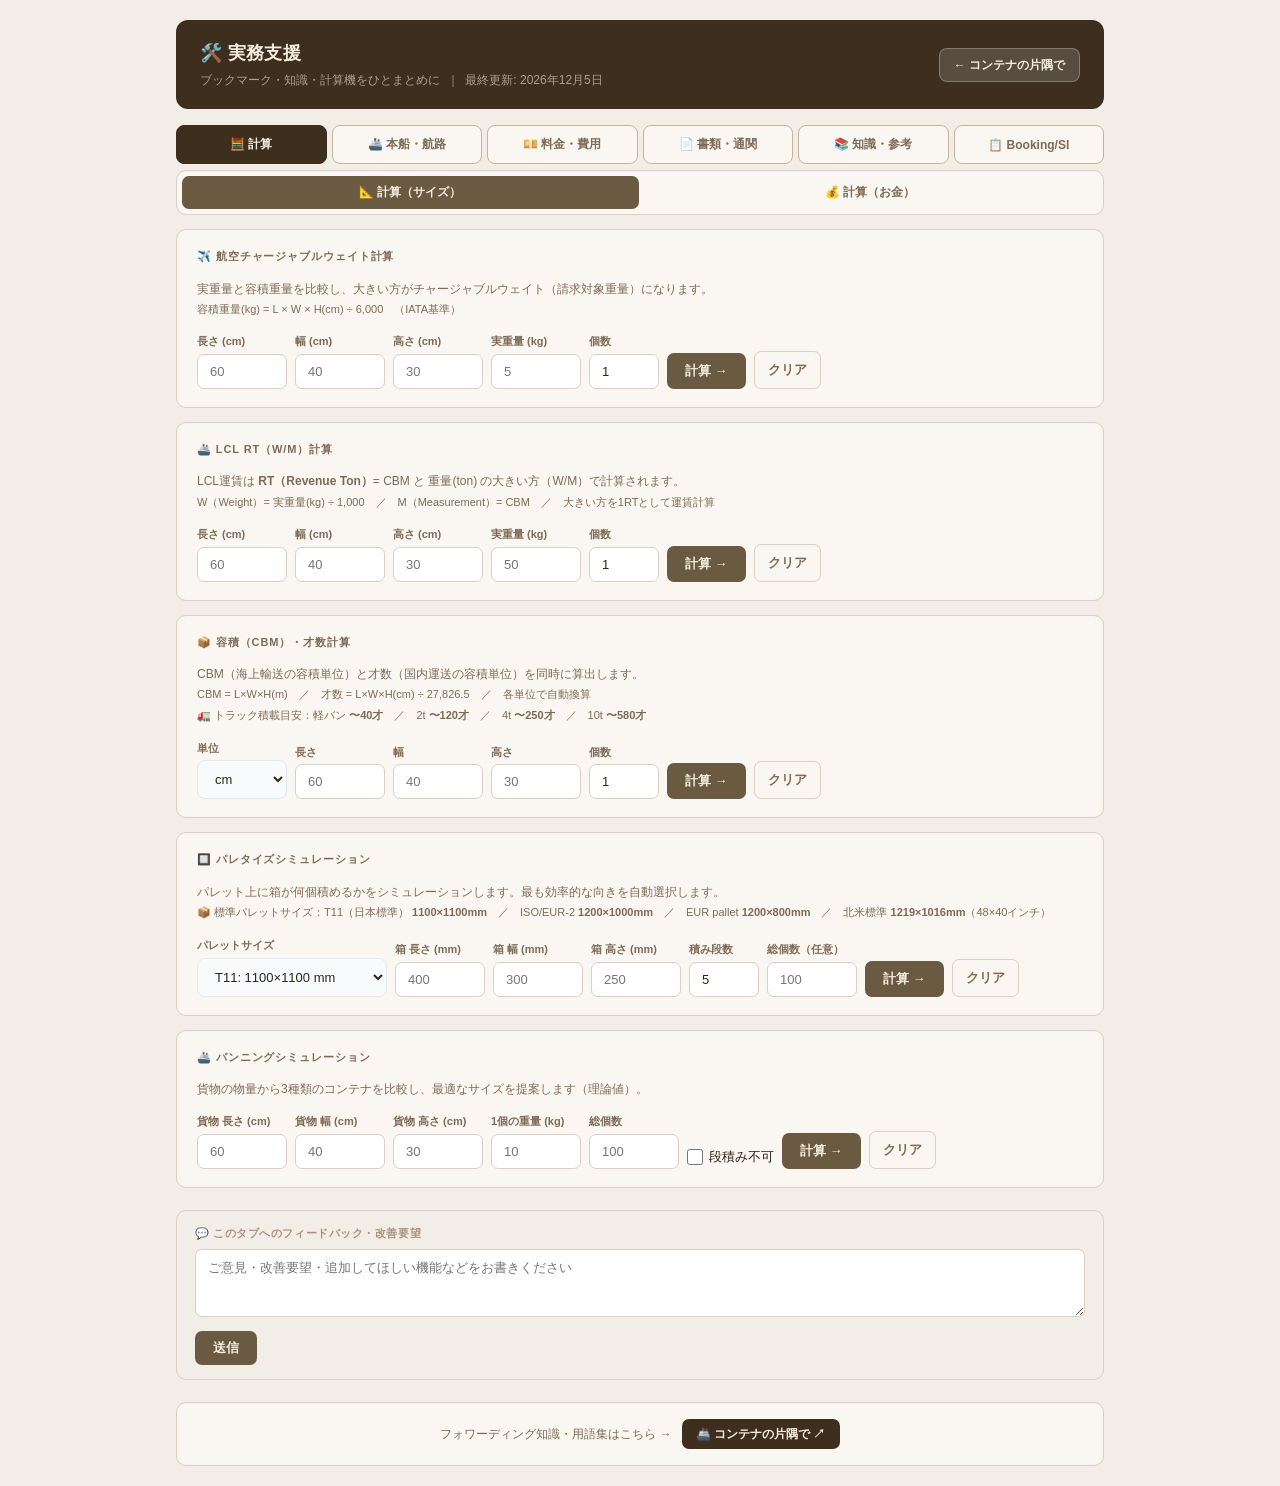
==== portal.html @ e1c39940 "Add files via upload" ====
<!DOCTYPE html>
<html lang="ja">
<head>
<meta charset="UTF-8">
<meta name="viewport" content="width=device-width, initial-scale=1.0">
<title>実務支援</title>
<style>
:root {
  --bg:        #f2ede6;
  --card-bg:   #faf7f2;
  --border:    #d9cfc2;
  --border-md: #c4b49a;
  --accent:    #6b5a42;
  --accent-dk: #3d2e1e;
  --accent-lt: #f0e8d8;
  --text:      #2d2418;
  --text-md:   #7d6b56;
  --text-lt:   #a8947e;
  color-scheme: light;
}
* { box-sizing: border-box; margin: 0; padding: 0; }

body {
  font-family: -apple-system, BlinkMacSystemFont, 'Segoe UI', 'Helvetica Neue', sans-serif;
  background: var(--bg);
  color: var(--text);
  font-size: 14px;
  line-height: 1.5;
  min-height: 100vh;
}

.app { max-width: 960px; margin: 0 auto; padding: 20px 16px; }

/* ===== Header ===== */
.header {
  background: var(--accent-dk);
  color: #f5ede0;
  border-radius: 12px;
  padding: 20px 24px;
  margin-bottom: 16px;
}
.header h1 { font-size: 18px; font-weight: 700; letter-spacing: 0.02em; }
.header .subtitle { font-size: 12px; opacity: 0.6; margin-top: 4px; }

/* ===== Tab Navigation ===== */
.tab-nav {
  display: flex;
  gap: 3px;
  background: var(--card-bg);
  border-radius: 10px;
  padding: 5px;
  margin-bottom: 16px;
  border: 1px solid var(--border);
  flex-wrap: wrap;
}
.tab-btn {
  flex: 1;
  min-width: 110px;
  padding: 8px 10px;
  border: none;
  background: transparent;
  border-radius: 7px;
  font-size: 12px;
  font-weight: 600;
  color: var(--text-md);
  cursor: pointer;
  transition: all 0.15s;
  white-space: nowrap;
  text-align: center;
}
.tab-btn:hover { background: var(--accent-lt); color: var(--accent-dk); }
.tab-btn.active {
  background: var(--accent);
  color: #f5ede0;
}

/* ===== Tab Content ===== */
.tab-content { display: none; }
.tab-content.active { display: block; }

/* ===== Cards ===== */
.card {
  background: var(--card-bg);
  border-radius: 10px;
  padding: 18px 20px;
  margin-bottom: 14px;
  border: 1px solid var(--border);
}
.section-title {
  font-size: 11px;
  font-weight: 700;
  color: var(--text-md);
  text-transform: uppercase;
  letter-spacing: 0.9px;
  margin-bottom: 14px;
  display: flex;
  align-items: center;
  gap: 6px;
}

/* ===== Forms ===== */
.lookup-form {
  display: flex;
  gap: 8px;
  flex-wrap: wrap;
}
.lookup-form select,
.lookup-form input[type="text"] {
  padding: 9px 12px;
  border: 1px solid var(--border);
  border-radius: 7px;
  font-size: 13px;
  background: #fff;
  color: var(--text);
  outline: none;
  transition: border-color 0.2s;
}
.lookup-form select:focus,
.lookup-form input[type="text"]:focus { border-color: var(--accent); }
.lookup-form select { min-width: 200px; cursor: pointer; }
.lookup-form input[type="text"] { flex: 1; min-width: 200px; }

/* ===== Buttons ===== */
.btn-primary {
  background: var(--accent);
  color: #f5ede0;
  border: none;
  padding: 9px 18px;
  border-radius: 7px;
  font-size: 13px;
  font-weight: 600;
  cursor: pointer;
  white-space: nowrap;
  transition: background 0.2s;
}
.btn-primary:hover { background: var(--accent-dk); }

.btn-open {
  background: var(--accent);
  color: #f5ede0;
  text-decoration: none;
  padding: 6px 14px;
  border-radius: 7px;
  font-size: 12px;
  font-weight: 700;
  white-space: nowrap;
  transition: background 0.2s;
  display: inline-block;
}
.btn-open:hover { background: var(--accent-dk); }

/* ===== Result box ===== */
.result-box {
  margin-top: 12px;
  padding: 11px 14px;
  background: var(--accent-lt);
  border: 1px solid var(--border-md);
  border-radius: 8px;
  display: none;
  align-items: center;
  justify-content: space-between;
  gap: 10px;
  flex-wrap: wrap;
}
.result-box.show { display: flex; }
.result-url { color: var(--accent); font-size: 12px; word-break: break-all; flex: 1; }

/* ===== Carrier badge ===== */
.carrier-badge {
  display: inline-block;
  padding: 3px 9px;
  border-radius: 10px;
  font-size: 11px;
  font-weight: 700;
}
.c-Maersk     { background:#e8e4dc; color:#3d2e1e; }
.c-MSC        { background:#ede8e0; color:#3d2e1e; }
.c-CMACGM     { background:#e8e4dc; color:#3d2e1e; }
.c-Evergreen  { background:#e4e8e0; color:#2a3a22; }
.c-ONE        { background:#ede8e0; color:#3d2e1e; }
.c-HapagLloyd { background:#edeae3; color:#3d2e1e; }
.c-YangMing   { background:#ede8e4; color:#3d2e1e; }
.c-PIL        { background:#e8e8e4; color:#3d2e1e; }
.c-WanHai     { background:#e4e8ed; color:#3d2e1e; }
.c-OOCL       { background:#e8e4dc; color:#3d2e1e; }
.c-COSCO      { background:#ede8e0; color:#3d2e1e; }
.c-ZIM        { background:#edeae3; color:#3d2e1e; }
.c-other      { background:#e8e8e4; color:#3d2e1e; }
.c-IAL        { background:#e4eae8; color:#3d2e1e; }
.c-SITC       { background:#e8e4ed; color:#3d2e1e; }
.c-HMM        { background:#ede4e4; color:#3d2e1e; }
.c-TSL        { background:#e4ede4; color:#3d2e1e; }
.c-KMTC       { background:#ede8dc; color:#3d2e1e; }

/* ===== Carrier Grid ===== */
.carrier-grid {
  display: grid;
  grid-template-columns: repeat(auto-fill, minmax(130px, 1fr));
  gap: 7px;
  margin-top: 4px;
}
.carrier-card {
  border: 1px solid var(--border);
  border-radius: 9px;
  padding: 12px 8px;
  text-align: center;
  cursor: pointer;
  transition: all 0.15s;
  background: #fff;
}
.carrier-card:hover {
  border-color: var(--accent);
  background: var(--accent-lt);
  transform: translateY(-1px);
}
.carrier-card .icon { font-size: 22px; margin-bottom: 5px; }
.carrier-card .name { font-weight: 700; font-size: 12px; color: var(--text); }
.carrier-card .domain { font-size: 10px; color: var(--text-lt); margin-top: 2px; }
.carrier-card .clipboard-badge {
  display: inline-block;
  margin-top: 5px;
  font-size: 10px;
  font-weight: 600;
  color: #7a5c30;
  background: #f0e4cc;
  border: 1px solid #d4bc8e;
  border-radius: 4px;
  padding: 1px 6px;
}
.carrier-card .disabled-badge {
  display: inline-block;
  margin-top: 5px;
  font-size: 10px;
  font-weight: 600;
  color: var(--text-lt);
  background: var(--bg);
  border: 1px solid var(--border);
  border-radius: 4px;
  padding: 1px 6px;
}
.carrier-card.tracking-disabled { opacity: 0.45; cursor: not-allowed; }
.carrier-card.tracking-disabled:hover {
  transform: none;
  background: #fff;
  border-color: var(--border);
}
#clipboard-toast {
  position: fixed;
  bottom: 28px;
  left: 50%;
  transform: translateX(-50%) translateY(20px);
  background: var(--accent-dk);
  color: #f5ede0;
  padding: 10px 20px;
  border-radius: 9px;
  font-size: 13px;
  font-weight: 600;
  opacity: 0;
  transition: opacity 0.25s, transform 0.25s;
  pointer-events: none;
  z-index: 9999;
  white-space: nowrap;
}
#clipboard-toast.show { opacity: 1; transform: translateX(-50%) translateY(0); }
.carrier-card .verified-badge {
  display: inline-block;
  margin-top: 5px;
  font-size: 10px;
  font-weight: 600;
  color: #3a5c36;
  background: #dcebd8;
  border: 1px solid #a8c8a0;
  border-radius: 4px;
  padding: 1px 6px;
}

/* ===== Portal Grid ===== */
.portal-grid {
  display: grid;
  grid-template-columns: repeat(auto-fill, minmax(200px, 1fr));
  gap: 10px;
}
.portal-card {
  border: 1px solid var(--border);
  border-radius: 9px;
  padding: 14px;
  background: #fff;
  transition: all 0.15s;
}
.portal-card:hover { border-color: var(--accent); background: var(--accent-lt); }
.portal-card .portal-name { font-weight: 700; font-size: 13px; color: var(--text); margin-bottom: 4px; }
.portal-card .portal-desc { font-size: 11px; color: var(--text-md); margin-bottom: 10px; }

/* ===== BL/DO 手続きタイプ切替 ===== */
.proc-type-btn {
  padding: 7px 16px;
  border: 1.5px solid var(--border);
  border-radius: 7px;
  font-size: 13px;
  font-weight: 600;
  cursor: pointer;
  background: #fff;
  color: var(--text-md);
  transition: all 0.15s;
}
.proc-type-btn:hover { border-color: var(--accent); color: var(--accent); }
.proc-type-btn.active { border-color: var(--accent); background: var(--accent-lt); color: var(--accent-dk); }

/* ===== Guidance Card ===== */
.guidance-card {
  background: var(--bg);
  border: 1px solid var(--border);
  border-radius: 9px;
  padding: 16px 18px;
  margin-top: 14px;
}
.guidance-header {
  display: flex;
  align-items: center;
  justify-content: space-between;
  margin-bottom: 12px;
  flex-wrap: wrap;
  gap: 8px;
}
.guidance-title { font-weight: 700; font-size: 14px; color: var(--text); }
.guidance-steps { list-style: none; counter-reset: step-counter; }
.guidance-steps li {
  counter-increment: step-counter;
  position: relative;
  padding: 7px 0 7px 34px;
  font-size: 13px;
  color: var(--text-md);
  border-bottom: 1px solid var(--border);
}
.guidance-steps li:last-child { border-bottom: none; }
.guidance-steps li::before {
  content: counter(step-counter);
  position: absolute;
  left: 0;
  top: 7px;
  width: 22px;
  height: 22px;
  background: var(--accent);
  color: #f5ede0;
  border-radius: 50%;
  display: flex;
  align-items: center;
  justify-content: center;
  font-size: 11px;
  font-weight: 700;
}

.badge-ok {
  display: inline-flex; align-items: center; gap: 4px;
  background: #dcebd8; color: #3a5c36; border: 1px solid #a8c8a0;
  padding: 3px 9px; border-radius: 5px; font-size: 11px; font-weight: 600;
}
.badge-na {
  display: inline-flex; align-items: center; gap: 4px;
  background: #f0e4cc; color: #7a5c30; border: 1px solid #d4bc8e;
  padding: 3px 9px; border-radius: 5px; font-size: 11px; font-weight: 600;
}

/* ===== BL記載事項グリッド ===== */
.blrules-grid {
  display: grid;
  grid-template-columns: repeat(auto-fill, minmax(180px, 1fr));
  gap: 7px;
}
.blrules-card {
  border: 1px solid var(--border);
  border-radius: 7px;
  padding: 11px 13px;
  background: #fff;
}
.blrules-carrier { font-weight: 700; font-size: 12px; color: var(--text); margin-bottom: 5px; }
.blrules-link { color: var(--accent); font-size: 11px; font-weight: 600; text-decoration: none; }
.blrules-link:hover { text-decoration: underline; }
.blrules-na { color: var(--text-lt); font-size: 11px; }

/* ===== WIP Badge ===== */
.wip-badge {
  display: inline-block;
  margin-left: 8px;
  padding: 2px 7px;
  background: #f0e4cc;
  color: #7a5c30;
  border: 1px solid #d4bc8e;
  border-radius: 4px;
  font-size: 10px;
  font-weight: 600;
  letter-spacing: 0;
  text-transform: none;
  vertical-align: middle;
}

/* ===== Footer ===== */
.footer {
  margin-top: 22px;
  padding: 16px 20px;
  background: var(--card-bg);
  border-radius: 10px;
  border: 1px solid var(--border);
  display: flex;
  align-items: center;
  justify-content: center;
  gap: 10px;
  flex-wrap: wrap;
}
.footer-text { font-size: 12px; color: var(--text-md); }
.footer-link {
  display: inline-flex; align-items: center; gap: 5px;
  background: var(--accent-dk);
  color: #f5ede0;
  text-decoration: none;
  padding: 6px 14px; border-radius: 7px;
  font-size: 12px; font-weight: 700; transition: opacity 0.2s;
}
.footer-link:hover { opacity: 0.82; }

/* ===== Responsive ===== */
@media (max-width: 600px) {
  .lookup-form { flex-direction: column; }
  .lookup-form input, .lookup-form select { width: 100%; }
  .tab-btn { font-size: 11px; padding: 7px 5px; min-width: 80px; }
}

/* ===== 計算ツール ===== */
.calc-desc { font-size: 12px; color: var(--text-md); margin-bottom: 14px; line-height: 1.7; }
.calc-field { display: flex; flex-direction: column; gap: 4px; }
.calc-label { font-size: 11px; color: var(--text-md); font-weight: 600; white-space: nowrap; }
.calc-input {
  width: 90px; padding: 9px 12px;
  border: 1px solid var(--border); border-radius: 7px;
  font-size: 13px; background: #fff; color: var(--text);
  outline: none; transition: border-color 0.2s;
}
.calc-input:focus { border-color: var(--accent); }
.calc-result {
  margin-top: 14px; padding: 15px;
  background: var(--accent-lt); border: 1px solid var(--border-md); border-radius: 9px;
}
.calc-row { display: flex; flex-wrap: wrap; gap: 12px; }
.calc-item { flex: 1; min-width: 160px; }
.calc-item.hl {
  background: #fff; border-radius: 8px; padding: 10px 14px;
  border: 1px solid var(--border);
}
.calc-item-label { font-size: 11px; color: var(--text-md); font-weight: 600; margin-bottom: 4px; }
.calc-item-value { font-size: 16px; font-weight: 700; color: var(--accent); }
.calc-note { font-size: 11px; color: var(--text-lt); font-weight: 400; }

.calc-history-entry { border-bottom: 1px solid var(--border); padding-bottom: 12px; margin-bottom: 12px; }
.calc-history-entry:last-child { border-bottom: none; margin-bottom: 0; padding-bottom: 0; }
.calc-history-header { display: flex; align-items: center; gap: 8px; margin-bottom: 8px; }
.calc-history-num { font-size: 11px; font-weight: 700; color: var(--accent); background: var(--accent-lt); padding: 2px 7px; border-radius: 10px; white-space: nowrap; }
.calc-history-summary { font-size: 11px; color: var(--text-md); flex: 1; }
.calc-history-close { background: none; border: none; color: var(--text-lt); cursor: pointer; font-size: 16px; padding: 0 4px; line-height: 1; }
.calc-history-close:hover { color: #b04040; }
.btn-clear { background: var(--card-bg); color: var(--text-md); border: 1px solid var(--border); padding: 9px 13px; border-radius: 7px; font-size: 13px; font-weight: 600; cursor: pointer; white-space: nowrap; transition: all 0.2s; }
.btn-clear:hover { background: #f0dada; color: #8c3a3a; border-color: #c8a0a0; }

/* ===== フィードバックフッター ===== */
.feedback-footer {
  margin-top: 22px;
  padding: 14px 18px;
  background: var(--bg);
  border: 1px solid var(--border);
  border-radius: 10px;
}
.feedback-footer-title {
  font-size: 11px;
  font-weight: 700;
  color: var(--text-lt);
  letter-spacing: 0.05em;
  margin-bottom: 8px;
}
.feedback-textarea {
  width: 100%;
  min-height: 68px;
  padding: 9px 12px;
  border: 1px solid var(--border);
  border-radius: 7px;
  font-size: 13px;
  font-family: inherit;
  resize: vertical;
  box-sizing: border-box;
  background: #fff;
  color: var(--text);
  transition: border-color .2s;
}
.feedback-textarea:focus { outline: none; border-color: var(--accent); }
.feedback-actions { display: flex; align-items: center; gap: 12px; margin-top: 8px; }
.feedback-status { font-size: 12px; color: #5a8a52; }


/* ===== 航路記事カード ===== */
.route-card {
  display: flex;
  align-items: center;
  justify-content: space-between;
  gap: 10px;
  text-decoration: none;
  border: 1px solid var(--border);
  border-radius: 6px;
  padding: 8px 12px;
  background: #fff;
  transition: all 0.15s;
  color: inherit;
}
.route-card:hover {
  border-color: var(--accent);
  background: var(--accent-lt);
}
.route-card-title {
  font-weight: 600;
  font-size: 13px;
  color: var(--text);
  white-space: nowrap;
  overflow: hidden;
  text-overflow: ellipsis;
  flex: 1;
}
.route-card-desc {
  display: none;
}
.route-card-meta {
  font-size: 11px;
  color: var(--text-lt);
  white-space: nowrap;
  flex-shrink: 0;
}


/* ===== インコタームズタブ ===== */
.inco-group-label {
  font-size: 11px;
  font-weight: 700;
  color: var(--text-md);
  margin: 12px 0 8px;
  text-transform: uppercase;
  letter-spacing: 0.7px;
}
.inco-stage-grid {
  display: flex;
  flex-wrap: wrap;
  gap: 7px;
  margin-bottom: 6px;
}
.inco-stage-btn {
  padding: 8px 14px;
  border: 1.5px solid var(--border-md);
  border-radius: 8px;
  font-size: 12px;
  font-weight: 600;
  color: var(--text-md);
  background: #fff;
  cursor: pointer;
  transition: all 0.15s;
  user-select: none;
}
.inco-stage-btn:hover { border-color: var(--accent); background: var(--accent-lt); }
.inco-stage-btn.selected {
  background: var(--accent);
  color: #f5ede0;
  border-color: var(--accent);
}
.inco-results-wrap {
  display: flex;
  flex-wrap: wrap;
  gap: 10px;
  margin-top: 14px;
}
.inco-result-card {
  background: var(--card-bg);
  border: 2px solid var(--accent);
  border-radius: 10px;
  padding: 12px 16px;
  min-width: 130px;
  text-align: center;
}
.inco-result-card.no-match {
  border-color: var(--border-md);
  background: var(--bg);
}
.inco-result-code {
  font-size: 22px;
  font-weight: 800;
  color: var(--accent-dk);
}
.inco-result-name {
  font-size: 10px;
  color: var(--text-md);
  margin-top: 3px;
  line-height: 1.4;
}
.inco-result-note {
  font-size: 10px;
  color: var(--text-lt);
  margin-top: 5px;
  line-height: 1.4;
}
.inco-mode-tag {
  display: inline-block;
  font-size: 9px;
  font-weight: 700;
  padding: 1px 6px;
  border-radius: 3px;
  margin-top: 5px;
}
.inco-mode-tag.sea  { background: #dbeafe; color: #1e40af; }
.inco-mode-tag.all  { background: #dcfce7; color: #166534; }
/* 一覧表 */
.inco-table-wrap { overflow-x: auto; margin-top: 6px; }
.inco-table {
  border-collapse: collapse;
  min-width: 680px;
  width: 100%;
  font-size: 11px;
}
.inco-table th {
  background: var(--accent-lt);
  color: var(--accent-dk);
  padding: 7px 6px;
  border: 1px solid var(--border);
  font-weight: 700;
  text-align: center;
  white-space: nowrap;
  vertical-align: bottom;
  line-height: 1.3;
}
.inco-table th.stage-group-ex { background: #e8f4f0; color: #1a5c45; }
.inco-table th.stage-group-im { background: #fef3e8; color: #7c3a0e; }
.inco-table td {
  padding: 6px 5px;
  border: 1px solid var(--border);
  text-align: center;
  font-size: 11px;
}
.inco-table td.code-cell {
  font-weight: 800;
  font-size: 13px;
  color: var(--accent-dk);
  text-align: left;
  padding-left: 10px;
  white-space: nowrap;
}
.inco-table td.name-cell {
  font-size: 10px;
  color: var(--text-md);
  text-align: left;
  white-space: nowrap;
}
.inco-table td.seller { background: #bbf7d0; color: #14532d; font-weight: 700; }
.inco-table td.buyer  { background: var(--bg); color: var(--text-lt); }
.inco-table td.mode-cell {
  font-size: 9px;
  font-weight: 700;
  white-space: nowrap;
}
.inco-table tr:hover td { filter: brightness(0.97); }


/* ===== カテゴリーナビ（2段タブ上段） ===== */
.cat-nav {
  display: flex;
  gap: 5px;
  margin-bottom: 6px;
  flex-wrap: wrap;
}
.cat-btn {
  flex: 1;
  min-width: 90px;
  padding: 10px 8px;
  border: 1px solid var(--border-md);
  background: var(--card-bg);
  border-radius: 8px;
  font-size: 12px;
  font-weight: 700;
  color: var(--text-md);
  cursor: pointer;
  transition: all 0.15s;
  text-align: center;
  white-space: nowrap;
}
.cat-btn:hover { background: var(--accent-lt); color: var(--accent-dk); border-color: var(--accent); }
.cat-btn.active {
  background: var(--accent-dk);
  color: #f5ede0;
  border-color: var(--accent-dk);
}
/* サブタブナビ（2段タブ下段）*/
.sub-nav { display: none !important; margin-bottom: 14px; }
.sub-nav.active { display: flex !important; }

  </style>
</head>
<body>
<div id="clipboard-toast">📋 番号をコピーしました。貼り付けて検索してください。</div>
<div class="app">

  <!-- ===================== BANNER =====================
       差し替え手順: 下の <img> タグの src を画像パスまたはURLに変更するだけです。
       プレースホルダー期間中はグラデーションヘッダーが表示されます。
  ====================================================== -->
  <!-- BANNER START -->
  <!-- <img src="banner.png" alt="フォワーダー実務ポータル" style="width:100%;border-radius:14px;margin-bottom:18px;display:block;"> -->
  <!-- BANNER END -->

  <!-- Header（バナー差し替え後はこのブロックを削除またはコメントアウト） -->
  <div class="header" style="display:flex;align-items:center;justify-content:space-between;flex-wrap:wrap;gap:12px;">
    <div>
      <h1>🛠️ 実務支援</h1>
      <div class="subtitle">ブックマーク・知識・計算機をひとまとめに &nbsp;｜&nbsp; 最終更新: <span id="last-updated">-</span></div>
    </div>
    <a href="index.html"
       style="display:inline-flex;align-items:center;gap:5px;background:rgba(255,255,255,0.15);color:#f5ede0;text-decoration:none;padding:7px 14px;border-radius:8px;font-size:12px;font-weight:700;white-space:nowrap;border:1px solid rgba(255,255,255,0.25);flex-shrink:0;"
       onmouseover="this.style.background='rgba(255,255,255,0.28)'"
       onmouseout="this.style.background='rgba(255,255,255,0.15)'">← コンテナの片隅で</a>
  </div>

  <!-- Tab Navigation -->
  <!-- ===== カテゴリーナビ（上段） ===== -->
  <div class="cat-nav">
    <button class="cat-btn active" onclick="switchCategory('calc',   this)">🧮 計算</button>
    <button class="cat-btn"        onclick="switchCategory('vessel', this)">🚢 本船・航路</button>
    <button class="cat-btn"        onclick="switchCategory('cost',   this)">💴 料金・費用</button>
    <button class="cat-btn"        onclick="switchCategory('docs',   this)">📄 書類・通関</button>
    <button class="cat-btn"        onclick="switchCategory('ref',    this)">📚 知識・参考</button>

    <button class="cat-btn"        onclick="switchCategory('booking', this)">📋 Booking/SI</button>
  </div>

  <!-- ===== サブタブナビ（下段・カテゴリー別） ===== -->
  <div class="tab-nav sub-nav active" id="sub-calc">
    <button class="tab-btn active" onclick="switchTab('calc',   this)">📐 計算（サイズ）</button>
    <button class="tab-btn"        onclick="switchTab('rate',   this)">💰 計算（お金）</button>
  </div>
  <div class="tab-nav sub-nav" id="sub-vessel">
    <button class="tab-btn" onclick="switchTab('tracking', this)">🔍 トラッキング</button>
    <button class="tab-btn" onclick="switchTab('vessel',   this)">🚢 スケジュール</button>
    <button class="tab-btn" onclick="switchTab('cycut',    this)">📅 CY OPEN/CUT</button>
    <button class="tab-btn" onclick="switchTab('route',    this)">🗺️ サービス航路</button>
  </div>
  <div class="tab-nav sub-nav" id="sub-cost">
    <button class="tab-btn" onclick="switchTab('surcharge', this)">💴 サーチャージ 🚧</button>
    <button class="tab-btn" onclick="switchTab('freetime',  this)">⏱️ フリータイム 🚧</button>
  </div>
  <div class="tab-nav sub-nav" id="sub-docs">
    <button class="tab-btn" onclick="switchTab('bldo',    this)">📄 書類</button>
    <button class="tab-btn" onclick="switchTab('blrules', this)">📋 BL記載事項 🚧</button>
    <button class="tab-btn" onclick="switchTab('regs',    this)">🔒 貿易管理令・他法令</button>
  </div>
  <div class="tab-nav sub-nav" id="sub-ref">
    <button class="tab-btn" onclick="switchTab('incoterms',  this)">📦 インコタームズ</button>
    <button class="tab-btn" onclick="switchTab('sizes',      this)">📏 種類・サイズ</button>
    <button class="tab-btn" onclick="switchTab('insurance',  this)">🛡️ 海上貨物保険</button>
    <button class="tab-btn" onclick="switchTab('blclause',   this)">📜 BL約款</button>
  </div>
  <div class="tab-nav sub-nav" id="sub-booking">
    <button class="tab-btn" onclick="switchTab('booking-tab', this)">🛳️ Booking</button>
    <button class="tab-btn" onclick="switchTab('si', this)">📝 S/I</button>
    <button class="tab-btn" onclick="switchTab('filing', this)">📡 ファイリングルール</button>
  </div>

  <!-- ===================== Tab 1: コンテナ追跡 ===================== -->
  <div class="tab-content" id="tab-tracking">

    <div class="card">
      <div class="section-title">🔍 クイック追跡</div>
      <div class="lookup-form">
        <select id="ql-carrier"></select>
        <input type="text" id="ql-number" placeholder="コンテナ番号 or B/L番号 (例: MSKU1234567)" />
        <button class="btn-primary" onclick="quickLookup()">追跡する 🔍</button>
      </div>
      <div class="result-box" id="ql-result">
        <span class="result-url" id="ql-url"></span>
        <a class="btn-open" id="ql-link" href="#" target="_blank">開く ↗</a>
      </div>
    </div>


    <div class="card">
      <div class="section-title">🌐 船会社別 トラッキングページ</div>
      <p style="font-size:12px;color:#718096;margin-bottom:12px;">番号入力後にクリックするとその船会社のトラッキングページへ直接ジャンプ。番号なしの場合はトップページへ。</p>
      <div class="carrier-grid" id="carrier-grid"></div>
    </div>


  <div class="feedback-footer">
    <div class="feedback-footer-title">💬 このタブへのフィードバック・改善要望</div>
    <textarea class="feedback-textarea" id="fb-tracking" placeholder="ご意見・改善要望・追加してほしい機能などをお書きください"></textarea>
    <div class="feedback-actions">
      <button class="btn-primary" style="padding:8px 18px;font-size:13px;" onclick="sendFeedback('コンテナ追跡', 'fb-tracking')">送信</button>
      <span class="feedback-status" id="fb-tracking-status"></span>
    </div>
  </div>
  </div><!-- /tab-tracking -->

  <!-- ===================== Tab 2: 本船動静 ===================== -->
  <div class="tab-content" id="tab-vessel">

    <div class="card">
      <div class="section-title">🌐 国内動静ポータル</div>
      <p style="font-size:12px;color:#718096;margin-bottom:14px;">国内の本船入出港・動静を調べられる外部ポータルです。</p>
      <div id="vessel-portal-grid" style="display:flex;flex-wrap:wrap;gap:12px;"></div>
    </div>

    <div class="card">
      <div class="section-title">🚢 Search by Vessel — 船会社別ページへジャンプ</div>
      <p style="font-size:12px;color:#718096;margin-bottom:14px;">船会社のボタンをクリックすると、各社の本船スケジュール検索ページへ直接移動します。</p>
      <div class="carrier-grid" id="vessel-grid"></div>
    </div>


  <div class="feedback-footer">
    <div class="feedback-footer-title">💬 このタブへのフィードバック・改善要望</div>
    <textarea class="feedback-textarea" id="fb-vessel" placeholder="ご意見・改善要望・追加してほしい機能などをお書きください"></textarea>
    <div class="feedback-actions">
      <button class="btn-primary" style="padding:8px 18px;font-size:13px;" onclick="sendFeedback('本船動静', 'fb-vessel')">送信</button>
      <span class="feedback-status" id="fb-vessel-status"></span>
    </div>
  </div>
  </div><!-- /tab-vessel -->

  <!-- ===================== CY OPEN/CUT tab ===================== -->
  <div class="tab-content" id="tab-cycut">

    <div class="card">
      <div class="section-title">📅 CY OPEN / CUT — 船会社別ページへジャンプ</div>
      <p style="font-size:12px;color:#718096;margin-bottom:14px;">各船会社のCY OPEN・CUTカットオフ情報ページへジャンプします。グレーの船会社は情報未登録またはご確認ください。</p>
      <div class="carrier-grid" id="cycut-grid"></div>
    </div>

  <div class="feedback-footer">
    <div class="feedback-footer-title">💬 このタブへのフィードバック・改善要望</div>
    <textarea class="feedback-textarea" id="fb-cycut" placeholder="ご意見・改善要望・追加してほしい機能などをお書きください"></textarea>
    <div class="feedback-actions">
      <button class="btn-primary" style="padding:8px 18px;font-size:13px;" onclick="sendFeedback('CY OPEN/CUT', 'fb-cycut')">送信</button>
      <span class="feedback-status" id="fb-cycut-status"></span>
    </div>
  </div>
  </div><!-- /tab-cycut -->

  <!-- ===================== サービス航路 tab ===================== -->
  <div class="tab-content" id="tab-route">

    <div class="card">
      <div class="section-title">🚢 船会社別 サービス航路ページ</div>
      <p style="font-size:12px;color:var(--text-md);margin-bottom:14px;">各船会社のサービス航路一覧ページへジャンプします。</p>
      <div class="carrier-grid" id="route-carrier-grid"></div>
    </div>

    <div class="card">
      <div class="section-title">🗺️ 航路記事一覧</div>
      <p style="font-size:12px;color:var(--text-md);margin-bottom:14px;">「コンテナの片隅」の航路記事です。クリックすると記事ページへ移動します。</p>
      <div id="route-articles" style="display:flex;flex-direction:column;gap:10px;">
        <div style="color:var(--text-lt);font-size:13px;padding:12px 0;">読み込み中...</div>
      </div>
    </div>

  <div class="feedback-footer">
    <div class="feedback-footer-title">💬 このタブへのフィードバック・改善要望</div>
    <textarea class="feedback-textarea" id="fb-route" placeholder="ご意見・改善要望・追加してほしい機能などをお書きください"></textarea>
    <div class="feedback-actions">
      <button class="btn-primary" style="padding:8px 18px;font-size:13px;" onclick="sendFeedback('サービス航路', 'fb-route')">送信</button>
      <span class="feedback-status" id="fb-route-status"></span>
    </div>
  </div>
  </div><!-- /tab-route -->

  <!-- ===================== サーチャージ tab ===================== -->
  <div class="tab-content" id="tab-surcharge">

    <div class="card">
      <div class="section-title">📥 輸入サーチャージ <span class="wip-badge">🚧 URL未登録</span></div>
      <p style="font-size:12px;color:#718096;margin-bottom:14px;">各船会社の輸入サーチャージ案内ページへジャンプします。</p>
      <div class="carrier-grid" id="surcharge-import-grid"></div>
    </div>

    <div class="card">
      <div class="section-title">📤 輸出サーチャージ <span class="wip-badge">🚧 URL未登録</span></div>
      <p style="font-size:12px;color:#718096;margin-bottom:14px;">各船会社の輸出サーチャージ案内ページへジャンプします。</p>
      <div class="carrier-grid" id="surcharge-export-grid"></div>
    </div>

    <div class="card">
      <div class="section-title">📋 その他サーチャージ <span class="wip-badge">🚧 URL未登録</span></div>
      <p style="font-size:12px;color:#718096;margin-bottom:14px;">PSS・GRI・EIS等の各種サーチャージ案内ページへジャンプします。</p>
      <div class="carrier-grid" id="surcharge-other-grid"></div>
    </div>

  <div class="feedback-footer">
    <div class="feedback-footer-title">💬 このタブへのフィードバック・改善要望</div>
    <textarea class="feedback-textarea" id="fb-surcharge" placeholder="ご意見・改善要望・追加してほしい機能などをお書きください"></textarea>
    <div class="feedback-actions">
      <button class="btn-primary" style="padding:8px 18px;font-size:13px;" onclick="sendFeedback('サーチャージ', 'fb-surcharge')">送信</button>
      <span class="feedback-status" id="fb-surcharge-status"></span>
    </div>
  </div>
  </div><!-- /tab-surcharge -->

  <!-- ===================== Tab 4: 書類 ===================== -->
  <div class="tab-content" id="tab-bldo">

    <div class="card">
      <div class="section-title">📥 輸入申請 <span class="wip-badge">🚧 一部登録済み</span></div>
      <p style="font-size:12px;color:#718096;margin-bottom:14px;">DO発行依頼など、輸入に関する申請フォームへジャンプします。</p>
      <div class="carrier-grid" id="bldo-import-grid"></div>
    </div>

    <div class="card">
      <div class="section-title">📤 輸出申請 <span class="wip-badge">🚧 一部登録済み</span></div>
      <p style="font-size:12px;color:#718096;margin-bottom:14px;">BL発行依頼など、輸出に関する申請フォームへジャンプします。</p>
      <div class="carrier-grid" id="bldo-export-grid"></div>
    </div>

  <div class="feedback-footer">
    <div class="feedback-footer-title">💬 このタブへのフィードバック・改善要望</div>
    <textarea class="feedback-textarea" id="fb-bldo" placeholder="ご意見・改善要望・追加してほしい機能などをお書きください"></textarea>
    <div class="feedback-actions">
      <button class="btn-primary" style="padding:8px 18px;font-size:13px;" onclick="sendFeedback('書類', 'fb-bldo')">送信</button>
      <span class="feedback-status" id="fb-bldo-status"></span>
    </div>
  </div>
  </div><!-- /tab-bldo -->

  <!-- ===================== Tab 5: BL 記載事項 ===================== -->
  <div class="tab-content" id="tab-blrules">

    <div class="card">
      <div class="section-title">📋 BL記載事項（国・地域別規則）<span class="wip-badge">🚧 URL未登録</span></div>
      <p style="font-size:12px;color:#718096;margin-bottom:12px;">
        国・地域ごとのBL記載規則。各船会社の案内ページが登録されると「案内ページ ↗」リンクが表示されます。
      </p>
      <div class="blrules-grid" id="blrules-grid"></div>
    </div>


  <div class="feedback-footer">
    <div class="feedback-footer-title">💬 このタブへのフィードバック・改善要望</div>
    <textarea class="feedback-textarea" id="fb-blrules" placeholder="ご意見・改善要望・追加してほしい機能などをお書きください"></textarea>
    <div class="feedback-actions">
      <button class="btn-primary" style="padding:8px 18px;font-size:13px;" onclick="sendFeedback('BL記載事項', 'fb-blrules')">送信</button>
      <span class="feedback-status" id="fb-blrules-status"></span>
    </div>
  </div>
  </div><!-- /tab-blrules -->

  <!-- ===================== Tab 6: フリータイム ===================== -->
  <div class="tab-content" id="tab-freetime">

    <div class="card">
      <div class="section-title">⏱️ フリータイム検索<span class="wip-badge">🚧 URL未登録</span></div>
      <p style="font-size:12px;color:#718096;margin-bottom:12px;">船会社・コンテナ番号を入力してフリータイム情報を検索します。</p>
      <div class="lookup-form">
        <select id="ft-carrier"></select>
        <input type="text" id="ft-number" placeholder="コンテナ番号 (例: MSKU1234567)" />
        <button class="btn-primary" onclick="freetimeLookup()">検索 🔍</button>
      </div>
      <div class="result-box" id="ft-result">
        <span class="result-url" id="ft-url"></span>
        <a class="btn-open" id="ft-link" href="#" target="_blank">開く ↗</a>
      </div>
    </div>


  <div class="feedback-footer">
    <div class="feedback-footer-title">💬 このタブへのフィードバック・改善要望</div>
    <textarea class="feedback-textarea" id="fb-freetime" placeholder="ご意見・改善要望・追加してほしい機能などをお書きください"></textarea>
    <div class="feedback-actions">
      <button class="btn-primary" style="padding:8px 18px;font-size:13px;" onclick="sendFeedback('フリータイム', 'fb-freetime')">送信</button>
      <span class="feedback-status" id="fb-freetime-status"></span>
    </div>
  </div>
  </div><!-- /tab-freetime -->

  <!-- ===================== Tab: インコタームズ ===================== -->
  <div class="tab-content" id="tab-incoterms">

    <!-- 判定ツール -->
    <div class="card">
      <div class="section-title">🔍 インコタームズ判定ツール</div>
      <p style="font-size:12px;color:#718096;margin-bottom:4px;">
        <strong>自分（売り手）が担当する作業</strong>を選択して「判定する」を押してください。
      </p>

      <div class="inco-group-label">📤 輸出側の作業</div>
      <div class="inco-stage-grid" id="inco-stages-export"></div>

      <div class="inco-group-label">📥 輸入側の作業（売り手が代行する場合）</div>
      <div class="inco-stage-grid" id="inco-stages-import"></div>

      <div style="display:flex;gap:8px;margin-top:14px;flex-wrap:wrap;">
        <button class="btn-primary" onclick="judgeIncoterms()">判定する 🔍</button>
        <button class="proc-type-btn" onclick="resetIncoterms()">リセット</button>
      </div>
      <div id="inco-result" style="margin-top:14px;"></div>
    </div>

    <!-- 作業範囲一覧表 -->
    <div class="card">
      <div class="section-title">📋 インコタームズ別 作業範囲一覧表</div>
      <p style="font-size:12px;color:#718096;margin-bottom:10px;">
        <span style="display:inline-block;background:#bbf7d0;color:#14532d;font-weight:700;padding:1px 7px;border-radius:3px;font-size:10px;">売</span>＝売り手負担　
        <span style="display:inline-block;background:var(--bg);color:var(--text-lt);padding:1px 7px;border-radius:3px;font-size:10px;border:1px solid var(--border);">買</span>＝買い手負担
      </p>
      <div class="inco-table-wrap">
        <table class="inco-table" id="inco-table"></table>
      </div>
    </div>


    <!-- 申告価格解説 -->
    <div class="card">
      <div class="section-title">💴 輸出入通関における申告価格</div>
      <p style="font-size:12px;color:#718096;margin-bottom:14px;">
        売買契約のインコタームズに関わらず、通関申告に使う価格は税関のルールで決まっています。
      </p>

      <div style="display:grid;grid-template-columns:1fr 1fr;gap:12px;margin-bottom:16px;">

        <!-- 輸出 -->
        <div style="background:#e8f4f0;border-radius:9px;padding:14px 16px;border:1px solid #b2dfdb;">
          <div style="font-size:12px;font-weight:800;color:#1a5c45;margin-bottom:8px;">📤 輸出通関の申告価格</div>
          <div style="font-size:22px;font-weight:900;color:#1a5c45;text-align:center;margin:10px 0;">FOB価格</div>
          <p style="font-size:11px;color:#2d6a4f;line-height:1.6;margin:0;">
            売買条件がCIFやCFRであっても、輸出申告書には<strong>FOB価格（本船積込渡し価格）</strong>で申告します。<br>
            運賃・保険料が含まれている場合は差し引いてFOBに換算します。
          </p>
        </div>

        <!-- 輸入 -->
        <div style="background:#fef3e8;border-radius:9px;padding:14px 16px;border:1px solid #f9c784;">
          <div style="font-size:12px;font-weight:800;color:#7c3a0e;margin-bottom:8px;">📥 輸入通関の申告価格</div>
          <div style="font-size:22px;font-weight:900;color:#7c3a0e;text-align:center;margin:10px 0;">CIF価格</div>
          <p style="font-size:11px;color:#92400e;line-height:1.6;margin:0;">
            売買条件がFOBやEXWであっても、課税標準は<strong>CIF価格（運賃・保険料込み価格）</strong>です。<br>
            運賃・保険料が含まれていない場合は加算してCIFに換算します。
          </p>
        </div>

      </div>

      <!-- 換算早見表 -->
      <div style="font-size:11px;font-weight:700;color:var(--text-md);margin-bottom:8px;letter-spacing:0.5px;">📐 よく使う換算パターン</div>
      <div style="overflow-x:auto;">
        <table style="border-collapse:collapse;width:100%;min-width:480px;font-size:11px;">
          <thead>
            <tr style="background:var(--accent-lt);">
              <th style="padding:7px 10px;border:1px solid var(--border);text-align:left;color:var(--accent-dk);">売買条件</th>
              <th style="padding:7px 10px;border:1px solid var(--border);text-align:center;color:#1a5c45;">輸出申告（FOB換算）</th>
              <th style="padding:7px 10px;border:1px solid var(--border);text-align:center;color:#7c3a0e;">輸入申告（CIF換算）</th>
            </tr>
          </thead>
          <tbody>
            <tr>
              <td style="padding:7px 10px;border:1px solid var(--border);font-weight:700;">EXW</td>
              <td style="padding:7px 10px;border:1px solid var(--border);text-align:center;background:#e8f4f0;">EXW価格＋国内輸送費＋輸出通関費 → FOB</td>
              <td style="padding:7px 10px;border:1px solid var(--border);text-align:center;background:#fef3e8;">FOB＋海上運賃＋保険料 → CIF</td>
            </tr>
            <tr style="background:#fafaf8;">
              <td style="padding:7px 10px;border:1px solid var(--border);font-weight:700;">FOB</td>
              <td style="padding:7px 10px;border:1px solid var(--border);text-align:center;background:#e8f4f0;">そのままFOB価格で申告</td>
              <td style="padding:7px 10px;border:1px solid var(--border);text-align:center;background:#fef3e8;">FOB＋海上運賃＋保険料 → CIF</td>
            </tr>
            <tr>
              <td style="padding:7px 10px;border:1px solid var(--border);font-weight:700;">CFR / CPT</td>
              <td style="padding:7px 10px;border:1px solid var(--border);text-align:center;background:#e8f4f0;">CFR価格－海上運賃 → FOB</td>
              <td style="padding:7px 10px;border:1px solid var(--border);text-align:center;background:#fef3e8;">CFR＋保険料 → CIF</td>
            </tr>
            <tr style="background:#fafaf8;">
              <td style="padding:7px 10px;border:1px solid var(--border);font-weight:700;">CIF / CIP</td>
              <td style="padding:7px 10px;border:1px solid var(--border);text-align:center;background:#e8f4f0;">CIF価格－海上運賃－保険料 → FOB</td>
              <td style="padding:7px 10px;border:1px solid var(--border);text-align:center;background:#fef3e8;">そのままCIF価格で申告</td>
            </tr>
            <tr>
              <td style="padding:7px 10px;border:1px solid var(--border);font-weight:700;">DAP / DPU / DDP</td>
              <td style="padding:7px 10px;border:1px solid var(--border);text-align:center;background:#e8f4f0;">売買価格から運賃・保険等を差し引きFOB換算</td>
              <td style="padding:7px 10px;border:1px solid var(--border);text-align:center;background:#fef3e8;">輸入港到着時のCIF相当額を使用</td>
            </tr>
          </tbody>
        </table>
      </div>

      <div style="margin-top:12px;padding:10px 14px;background:#fffbeb;border-radius:7px;border:1px solid #fcd34d;">
        <span style="font-size:11px;font-weight:700;color:#92400e;">⚠️ 注意点</span>
        <p style="font-size:11px;color:#78350f;margin:4px 0 0;line-height:1.6;">
          日本の輸入関税はCIF価格を課税標準とします（関税定率法第4条）。<br>
          FOB建て取引で輸入する際、インボイスにFOB価格しか記載がない場合でも、
          通関申告時に運賃・保険料を加算したCIF価格を申告する必要があります。<br>
          運賃が不明な場合は税関が認定した方法（実費証明など）で計算します。
        </p>
      </div>
    </div>

  <div class="feedback-footer">
    <div class="feedback-footer-title">💬 このタブへのフィードバック・改善要望</div>
    <textarea class="feedback-textarea" id="fb-incoterms" placeholder="ご意見・改善要望・追加してほしい機能などをお書きください"></textarea>
    <div class="feedback-actions">
      <button class="btn-primary" style="padding:8px 18px;font-size:13px;" onclick="sendFeedback('インコタームズ', 'fb-incoterms')">送信</button>
      <span class="feedback-status" id="fb-incoterms-status"></span>
    </div>
  </div>
  </div><!-- /tab-incoterms -->
  <!-- ===================== Tab: 種類・サイズ ===================== -->
  <div class="tab-content" id="tab-sizes">

    <!-- コンテナ -->
    <div class="card">
      <div class="section-title">📦 コンテナ 種類・サイズ</div>
      <p style="font-size:12px;color:#718096;margin-bottom:12px;">※内寸・重量はメーカーにより若干異なる場合があります。</p>

      <div style="font-size:11px;font-weight:700;color:var(--accent-dk);margin:0 0 6px;">🟫 ドライコンテナ（汎用）</div>
      <div style="overflow-x:auto;margin-bottom:14px;">
        <table class="inco-table" style="min-width:600px;">
          <thead><tr>
            <th>種類</th><th>外寸 L×W×H</th><th>内寸 L×W×H</th><th>内容積</th><th>最大積載</th><th>備考</th>
          </tr></thead>
          <tbody>
            <tr><td class="code-cell">20ft</td><td>6.06×2.44×2.59m</td><td>5.90×2.35×2.39m</td><td>33.2m³</td><td>21,700kg</td><td style="font-size:10px;color:var(--text-lt);">最も一般的。スペース効率◎</td></tr>
            <tr><td class="code-cell">40ft</td><td>12.19×2.44×2.59m</td><td>12.03×2.35×2.39m</td><td>67.6m³</td><td>26,680kg</td><td style="font-size:10px;color:var(--text-lt);">20ft×2より容積大</td></tr>
            <tr><td class="code-cell">40ft HC</td><td>12.19×2.44×2.90m</td><td>12.03×2.35×2.70m</td><td>76.4m³</td><td>26,460kg</td><td style="font-size:10px;color:var(--text-lt);">High Cube。かさ高貨物に最適</td></tr>
            <tr><td class="code-cell">45ft HC</td><td>13.72×2.44×2.90m</td><td>13.56×2.35×2.70m</td><td>86.1m³</td><td>27,600kg</td><td style="font-size:10px;color:var(--text-lt);">欧州・北米航路で使用多い</td></tr>
          </tbody>
        </table>
      </div>

      <div style="font-size:11px;font-weight:700;color:var(--accent-dk);margin:0 0 6px;">🧊 リーファーコンテナ（温度管理）</div>
      <div style="overflow-x:auto;margin-bottom:14px;">
        <table class="inco-table" style="min-width:600px;">
          <thead><tr>
            <th>種類</th><th>内寸 L×W×H</th><th>内容積</th><th>最大積載</th><th>温度範囲</th>
          </tr></thead>
          <tbody>
            <tr><td class="code-cell">20ft Reefer</td><td>5.44×2.29×2.27m</td><td>28.4m³</td><td>約21,000kg</td><td>-30°C〜+30°C</td></tr>
            <tr><td class="code-cell">40ft HC Reefer</td><td>11.59×2.29×2.51m</td><td>66.7m³</td><td>約26,000kg</td><td>-30°C〜+30°C</td></tr>
          </tbody>
        </table>
      </div>

      <div style="font-size:11px;font-weight:700;color:var(--accent-dk);margin:0 0 6px;">⚙️ 特殊コンテナ</div>
      <div style="overflow-x:auto;">
        <table class="inco-table" style="min-width:500px;">
          <thead><tr><th>種類</th><th>構造の特徴</th><th>主な対象貨物</th></tr></thead>
          <tbody>
            <tr><td class="code-cell">Open Top</td><td>天井なし（タープ被覆）</td><td>石材、木材、機械類など背高貨物</td></tr>
            <tr><td class="code-cell">Flat Rack</td><td>側壁・天井なし、フレームのみ</td><td>重機、建設機械、鋼材、車両</td></tr>
            <tr><td class="code-cell">Platform</td><td>床面のみ（壁・天井なし）</td><td>超大型・超重量貨物</td></tr>
            <tr><td class="code-cell">Tank</td><td>円筒タンク型</td><td>液体化学品、食品液体、ガス類</td></tr>
            <tr><td class="code-cell">Ventilated</td><td>側面に換気口</td><td>コーヒー豆、コルクなど呼吸する貨物</td></tr>
          </tbody>
        </table>
      </div>
    </div>

    <!-- トラック -->
    <div class="card">
      <div class="section-title">🚛 トラック 種類・荷室サイズ</div>
      <p style="font-size:12px;color:#718096;margin-bottom:12px;">荷室サイズはメーカー・仕様により異なります。目安としてお使いください。</p>
      <div style="overflow-x:auto;">
        <table class="inco-table" style="min-width:620px;">
          <thead><tr>
            <th>車種</th><th>最大積載量</th><th>車両総重量</th><th>荷室サイズ目安<br>L×W×H</th><th>主な用途</th>
          </tr></thead>
          <tbody>
            <tr><td class="code-cell">軽バン</td><td>〜350kg</td><td>〜1.0t</td><td>1.4×1.2×1.2m</td><td>小口荷物、宅配</td></tr>
            <tr><td class="code-cell">小型（1.5t）</td><td>〜1.5t</td><td>〜3.5t</td><td>2.8×1.6×1.6m</td><td>一般雑貨、引越し</td></tr>
            <tr><td class="code-cell">小型（2t）</td><td>〜2.0t</td><td>〜3.5t</td><td>3.4×1.8×1.7m</td><td>一般雑貨、パレット輸送</td></tr>
            <tr><td class="code-cell">中型（4t）</td><td>〜4.0t</td><td>〜8.0t</td><td>4.3×2.0×1.9m</td><td>雑貨、食品、パレット</td></tr>
            <tr><td class="code-cell">大型（10t）</td><td>〜10.0t</td><td>〜20.0t</td><td>6.2×2.3×2.4m</td><td>重量物、コンテナ貨物</td></tr>
            <tr><td class="code-cell">トレーラー<br>（20ftコンテナ）</td><td>〜20.0t</td><td>〜36.0t</td><td>コンテナ内寸に依存</td><td>港湾〜工場・倉庫間輸送</td></tr>
            <tr><td class="code-cell">トレーラー<br>（40ftコンテナ）</td><td>〜20.0t</td><td>〜36.0t</td><td>コンテナ内寸に依存</td><td>港湾〜工場・倉庫間輸送</td></tr>
          </tbody>
        </table>
      </div>
    </div>

    <!-- 道路交通法の制限 -->
    <div class="card">
      <div class="section-title">🚦 道路交通法・車両制限令による制限値</div>
      <p style="font-size:12px;color:#718096;margin-bottom:12px;">一般制限値を超える車両は<strong>特殊車両通行許可</strong>（国道事務所等）の取得が必要です。</p>

      <div style="display:grid;grid-template-columns:1fr 1fr;gap:12px;margin-bottom:14px;">
        <div style="overflow-x:auto;">
          <div style="font-size:11px;font-weight:700;color:var(--accent-dk);margin-bottom:6px;">📏 寸法・重量の一般制限値</div>
          <table class="inco-table" style="min-width:280px;">
            <thead><tr><th>制限項目</th><th>一般制限値</th><th>高さ指定道路</th></tr></thead>
            <tbody>
              <tr><td style="text-align:left;padding:5px 8px;font-weight:600;">全長</td><td>12.0m以下</td><td>—</td></tr>
              <tr><td style="text-align:left;padding:5px 8px;font-weight:600;">全幅</td><td>2.5m以下</td><td>—</td></tr>
              <tr><td style="text-align:left;padding:5px 8px;font-weight:600;">全高</td><td>3.8m以下</td><td class="seller" style="background:#bbf7d0;color:#14532d;">4.1m以下</td></tr>
              <tr><td style="text-align:left;padding:5px 8px;font-weight:600;">車両総重量</td><td>20.0t以下</td><td>—</td></tr>
              <tr><td style="text-align:left;padding:5px 8px;font-weight:600;">軸重</td><td>10.0t以下</td><td>—</td></tr>
              <tr><td style="text-align:left;padding:5px 8px;font-weight:600;">隣接軸重</td><td>18.0t以下</td><td>—</td></tr>
            </tbody>
          </table>
        </div>
        <div style="overflow-x:auto;">
          <div style="font-size:11px;font-weight:700;color:var(--accent-dk);margin-bottom:6px;">🚢 コンテナ輸送での注意点</div>
          <table class="inco-table" style="min-width:280px;">
            <thead><tr><th>コンテナ</th><th>全長目安</th><th>要許可</th></tr></thead>
            <tbody>
              <tr><td class="code-cell">20ft</td><td>約13〜14m</td><td style="color:#b91c1c;font-weight:700;">要</td></tr>
              <tr><td class="code-cell">40ft</td><td>約15〜16m</td><td style="color:#b91c1c;font-weight:700;">要</td></tr>
              <tr><td class="code-cell">40ft HC</td><td>約15〜16m<br>高さ4.1m超も</td><td style="color:#b91c1c;font-weight:700;">要</td></tr>
            </tbody>
          </table>
          <p style="font-size:10px;color:var(--text-lt);margin-top:6px;line-height:1.5;">
            コンテナトレーラーはほぼすべて全長12m超となるため、特殊車両通行許可が必要です。輸送会社が事前に許可を取得しているのが一般的です。
          </p>
        </div>
      </div>

      <div style="padding:10px 14px;background:#fffbeb;border-radius:7px;border:1px solid #fcd34d;">
        <span style="font-size:11px;font-weight:700;color:#92400e;">⚠️ 特殊車両通行許可について</span>
        <p style="font-size:11px;color:#78350f;margin:4px 0 0;line-height:1.6;">
          一般制限値を超える車両は、通行する経路ごとに<strong>道路管理者（国道事務所・都道府県・市区町村）</strong>への許可申請が必要です（道路法第47条の2）。<br>
          申請はオンライン（特車申請システム）でも可能。許可には条件（夜間通行、誘導車の配置等）が付される場合があります。
        </p>
      </div>
    </div>

  <div class="feedback-footer">
    <div class="feedback-footer-title">💬 このタブへのフィードバック・改善要望</div>
    <textarea class="feedback-textarea" id="fb-sizes" placeholder="ご意見・改善要望・追加してほしい機能などをお書きください"></textarea>
    <div class="feedback-actions">
      <button class="btn-primary" style="padding:8px 18px;font-size:13px;" onclick="sendFeedback('種類・サイズ', 'fb-sizes')">送信</button>
      <span class="feedback-status" id="fb-sizes-status"></span>
    </div>
  </div>
  </div><!-- /tab-sizes -->
  <!-- ===================== Tab: 海上貨物保険 ===================== -->
  <div class="tab-content" id="tab-insurance">

    <!-- ICC条項比較 -->
    <div class="card">
      <div class="section-title">🛡️ 協会貨物約款（ICC）の種類と担保範囲</div>
      <p style="font-size:12px;color:#718096;margin-bottom:12px;">
        ICC（Institute Cargo Clauses）は海上貨物保険の国際標準約款。A・B・Cの3種があり、カバー範囲が異なります。
      </p>
      <div style="overflow-x:auto;">
        <table class="inco-table" style="min-width:580px;">
          <thead>
            <tr>
              <th style="text-align:left;padding-left:10px;">担保リスク</th>
              <th style="background:#bbf7d0;color:#14532d;">ICC (A)<br>全危険担保</th>
              <th style="background:#bfdbfe;color:#1e40af;">ICC (B)</th>
              <th style="background:#fef9c3;color:#713f12;">ICC (C)</th>
            </tr>
          </thead>
          <tbody>
            <tr><td style="text-align:left;padding:6px 10px;font-weight:600;">火災・爆発</td>
              <td class="seller">●</td><td class="seller">●</td><td class="seller">●</td></tr>
            <tr style="background:#fafaf8;"><td style="text-align:left;padding:6px 10px;font-weight:600;">座礁・沈没・転覆</td>
              <td class="seller">●</td><td class="seller">●</td><td class="seller">●</td></tr>
            <tr><td style="text-align:left;padding:6px 10px;font-weight:600;">陸上輸送具の転覆・脱線</td>
              <td class="seller">●</td><td class="seller">●</td><td class="seller">●</td></tr>
            <tr style="background:#fafaf8;"><td style="text-align:left;padding:6px 10px;font-weight:600;">本船・はしけの衝突・座礁</td>
              <td class="seller">●</td><td class="seller">●</td><td class="seller">●</td></tr>
            <tr><td style="text-align:left;padding:6px 10px;font-weight:600;">共同海損・救助費用</td>
              <td class="seller">●</td><td class="seller">●</td><td class="seller">●</td></tr>
            <tr style="background:#fafaf8;"><td style="text-align:left;padding:6px 10px;font-weight:600;">地震・火山噴火・落雷</td>
              <td class="seller">●</td><td class="seller">●</td><td class="buyer">×</td></tr>
            <tr><td style="text-align:left;padding:6px 10px;font-weight:600;">海水・川水・湖水の浸入</td>
              <td class="seller">●</td><td class="seller">●</td><td class="buyer">×</td></tr>
            <tr style="background:#fafaf8;"><td style="text-align:left;padding:6px 10px;font-weight:600;">波かぶり・デッキからの流出</td>
              <td class="seller">●</td><td class="seller">●</td><td class="buyer">×</td></tr>
            <tr><td style="text-align:left;padding:6px 10px;font-weight:600;">荷役中の落下・海没</td>
              <td class="seller">●</td><td class="seller">●</td><td class="buyer">×</td></tr>
            <tr style="background:#fafaf8;"><td style="text-align:left;padding:6px 10px;font-weight:600;">盗難・抜荷・不着</td>
              <td class="seller">●</td><td class="buyer">×</td><td class="buyer">×</td></tr>
            <tr><td style="text-align:left;padding:6px 10px;font-weight:600;">雨水濡れ・結露</td>
              <td class="seller">●</td><td class="buyer">×</td><td class="buyer">×</td></tr>
            <tr style="background:#fafaf8;"><td style="text-align:left;padding:6px 10px;font-weight:600;">破損・曲がり・へこみ</td>
              <td class="seller">●</td><td class="buyer">×</td><td class="buyer">×</td></tr>
            <tr><td style="text-align:left;padding:6px 10px;font-weight:600;">混合・汚染</td>
              <td class="seller">●</td><td class="buyer">×</td><td class="buyer">×</td></tr>
          </tbody>
        </table>
      </div>
      <p style="font-size:11px;color:var(--text-lt);margin-top:8px;">
        ※ 旧約款名：ICC(C)≒FPA（単独海損不担保）、ICC(B)≒WA（分損担保）、ICC(A)≒AR（全危険担保）
      </p>
    </div>

    <!-- 免責・共通事項 -->
    <div class="card">
      <div class="section-title">⚠️ 共通の免責事項（A・B・C すべて不担保）</div>
      <div style="display:grid;grid-template-columns:1fr 1fr;gap:10px;">
        <div>
          <ul style="font-size:11px;color:var(--text);line-height:2;margin:0;padding-left:16px;">
            <li>被保険者の故意または重大な過失</li>
            <li>通常の漏損・目減り・自然消耗</li>
            <li>不適切な梱包・荷造りによる損害</li>
            <li>貨物固有の瑕疵・性質による損害</li>
            <li>遅延によって生じた損失（利益損失等）</li>
          </ul>
        </div>
        <div>
          <ul style="font-size:11px;color:var(--text);line-height:2;margin:0;padding-left:16px;">
            <li>原子力・放射線・核反応による損害</li>
            <li>戦争・内乱（別途 戦争条項で追加可）</li>
            <li>ストライキ・暴動（別途 ストライキ条項で追加可）</li>
            <li>本船の堪航能力の欠如</li>
          </ul>
        </div>
      </div>
    </div>

    <!-- 保険価額・保険料 -->
    <div class="card">
      <div class="section-title">💰 保険価額・保険料の計算</div>
      <div style="display:grid;grid-template-columns:1fr 1fr;gap:12px;">
        <div style="background:#e8f4f0;border-radius:9px;padding:14px 16px;border:1px solid #b2dfdb;">
          <div style="font-size:12px;font-weight:800;color:#1a5c45;margin-bottom:8px;">📐 保険価額（慣行）</div>
          <div style="font-size:18px;font-weight:900;color:#1a5c45;text-align:center;margin:8px 0;">CIF価格 × 110%</div>
          <p style="font-size:11px;color:#2d6a4f;line-height:1.6;margin:0;">
            貨物のCIF価格に10%の希望利益を上乗せした金額が一般的。インボイス価格がFOBの場合は運賃・保険料を加算してからCIFを算出します。
          </p>
        </div>
        <div style="background:#fef3e8;border-radius:9px;padding:14px 16px;border:1px solid #f9c784;">
          <div style="font-size:12px;font-weight:800;color:#7c3a0e;margin-bottom:8px;">💴 保険料の計算</div>
          <div style="font-size:18px;font-weight:900;color:#7c3a0e;text-align:center;margin:8px 0;">保険価額 × 保険料率</div>
          <p style="font-size:11px;color:#92400e;line-height:1.6;margin:0;">
            料率は品目・航路・条件により異なります。付保はCIF建て取引では売り手（輸出者）が行い、FOB建てでは買い手（輸入者）が手配するのが通例です。
          </p>
        </div>
      </div>
    </div>

    <!-- 保険金請求手続き -->
    <div class="card">
      <div class="section-title">📋 クレーム（保険金請求）の手続き</div>
      <div style="overflow-x:auto;">
        <table class="inco-table" style="min-width:520px;">
          <thead><tr><th>ステップ</th><th>内容</th><th>ポイント</th></tr></thead>
          <tbody>
            <tr><td style="text-align:center;font-weight:700;">①</td>
              <td style="font-size:11px;">損害の発見・確認</td>
              <td style="font-size:10px;color:var(--text-lt);">本船・港湾・倉庫で損害を発見したらその場で記録（写真必須）</td></tr>
            <tr style="background:#fafaf8;"><td style="text-align:center;font-weight:700;">②</td>
              <td style="font-size:11px;">運送人・保管業者への損害通知（クレームレター）</td>
              <td style="font-size:10px;color:var(--text-lt);">B/L上の運送人に書面で通知。受取時は清潔でも発見次第速やかに</td></tr>
            <tr><td style="text-align:center;font-weight:700;">③</td>
              <td style="font-size:11px;">保険会社へ事故通知</td>
              <td style="font-size:10px;color:var(--text-lt);">保険証券記載の保険会社・代理店へ連絡。サーベイヤー（検定人）の手配を依頼</td></tr>
            <tr style="background:#fafaf8;"><td style="text-align:center;font-weight:700;">④</td>
              <td style="font-size:11px;">サーベイレポートの取得</td>
              <td style="font-size:10px;color:var(--text-lt);">保険会社指定のサーベイヤーが損害を調査・鑑定し報告書を作成</td></tr>
            <tr><td style="text-align:center;font-weight:700;">⑤</td>
              <td style="font-size:11px;">クレーム書類の提出</td>
              <td style="font-size:10px;color:var(--text-lt);">保険証券・B/L・インボイス・パッキングリスト・サーベイレポート・損害明細</td></tr>
            <tr style="background:#fafaf8;"><td style="text-align:center;font-weight:700;">⑥</td>
              <td style="font-size:11px;">保険金の受取</td>
              <td style="font-size:10px;color:var(--text-lt);">書類審査後に保険会社から支払い。求償権（運送人への追求権）は保険会社へ移転</td></tr>
          </tbody>
        </table>
      </div>
    </div>

  <div class="feedback-footer">
    <div class="feedback-footer-title">💬 このタブへのフィードバック・改善要望</div>
    <textarea class="feedback-textarea" id="fb-insurance" placeholder="ご意見・改善要望・追加してほしい機能などをお書きください"></textarea>
    <div class="feedback-actions">
      <button class="btn-primary" style="padding:8px 18px;font-size:13px;" onclick="sendFeedback('海上貨物保険', 'fb-insurance')">送信</button>
      <span class="feedback-status" id="fb-insurance-status"></span>
    </div>
  </div>
  </div><!-- /tab-insurance -->

  <!-- ===================== Tab: BL約款 ===================== -->
  <div class="tab-content" id="tab-blclause">

    <!-- BLの種類 -->
    <div class="card">
      <div class="section-title">📄 船荷証券（B/L）の種類</div>
      <div style="overflow-x:auto;">
        <table class="inco-table" style="min-width:580px;">
          <thead><tr><th style="width:22%;">区分</th><th style="width:24%;">種類</th><th>内容・特徴</th></tr></thead>
          <tbody>
            <tr>
              <td style="text-align:left;padding:6px 10px;font-weight:700;" rowspan="2">積み込み状態</td>
              <td class="code-cell" style="font-size:11px;">Shipped B/L<br>（船積式）</td>
              <td style="font-size:11px;">本船への積み込み完了後に発行。信用状取引で最も一般的に求められる。</td>
            </tr>
            <tr style="background:#fafaf8;">
              <td class="code-cell" style="font-size:11px;">Received B/L<br>（受取式）</td>
              <td style="font-size:11px;">CYやCFSへの搬入時点で発行。On Board Notation（船積み注記）を追記することで Shipped B/L として扱える。</td>
            </tr>
            <tr>
              <td style="text-align:left;padding:6px 10px;font-weight:700;" rowspan="2">貨物状態</td>
              <td class="code-cell" style="font-size:11px;">Clean B/L<br>（無故障）</td>
              <td style="font-size:11px;">貨物の外観に異常なし。信用状決済に必須。</td>
            </tr>
            <tr style="background:#fafaf8;">
              <td class="code-cell" style="font-size:11px;">Claused/Dirty B/L<br>（故障付）</td>
              <td style="font-size:11px;">破損・汚損等の留保文言（Remarks）あり。L/C決済では原則使用不可。</td>
            </tr>
            <tr>
              <td style="text-align:left;padding:6px 10px;font-weight:700;" rowspan="3">流通性</td>
              <td class="code-cell" style="font-size:11px;">Negotiable B/L<br>（流通式）</td>
              <td style="font-size:11px;">裏書（Endorsement）により第三者へ権利譲渡が可能。L/C決済・船積み書類で主流。</td>
            </tr>
            <tr style="background:#fafaf8;">
              <td class="code-cell" style="font-size:11px;">Surrender B/L<br>（サレンダー）</td>
              <td style="font-size:11px;">輸出地で原本を返却（サレンダー）し、テレックスリリースで荷渡し。近距離・信頼取引で使用。</td>
            </tr>
            <tr>
              <td class="code-cell" style="font-size:11px;">Sea Waybill<br>（海上貨物運送状）</td>
              <td style="font-size:11px;">非流通式。権利証券ではなく受取証。原本不要で荷渡し可能。グループ間取引・電子化に向く。</td>
            </tr>
          </tbody>
        </table>
      </div>
    </div>

    <!-- 主要約款 -->
    <div class="card">
      <div class="section-title">📜 B/Lの主要約款（クローズ）解説</div>
      <div style="overflow-x:auto;">
        <table class="inco-table" style="min-width:620px;">
          <thead><tr>
            <th style="width:22%;">約款名</th>
            <th style="width:30%;">内容</th>
            <th>実務上の影響・注意点</th>
          </tr></thead>
          <tbody>
            <tr>
              <td class="code-cell" style="font-size:11px;">Said to Contain<br>（STC条項）</td>
              <td style="font-size:11px;">「荷送人の申告による」という意味。コンテナ内容物は船社が確認していない。</td>
              <td style="font-size:11px;color:var(--text-lt);">コンテナバンニングの内容は荷主責任。申告と実際の相違は荷主負担。</td>
            </tr>
            <tr style="background:#fafaf8;">
              <td class="code-cell" style="font-size:11px;">Shipper's Load<br>& Count（SL&C）</td>
              <td style="font-size:11px;">貨物の数量・重量はすべて荷送人の申告値。船社は検証していない。</td>
              <td style="font-size:11px;color:var(--text-lt);">数量違いのクレームは荷主間で解決。船社免責。</td>
            </tr>
            <tr>
              <td class="code-cell" style="font-size:11px;">ヒマラヤ条項<br>（Himalaya）</td>
              <td style="font-size:11px;">船社の免責・責任制限（ヘーグ・ヴィスビールール）を、使用人・代理人・下請け運送人にも適用拡大。</td>
              <td style="font-size:11px;color:var(--text-lt);">港運業者・NVOCC等への求償も制限される場合がある。</td>
            </tr>
            <tr style="background:#fafaf8;">
              <td class="code-cell" style="font-size:11px;">責任制限条項<br>（ヘーグ・ヴィスビー）</td>
              <td style="font-size:11px;">運送人の賠償責任上限を、コンテナ1本につきSDR835または貨物1kg当たりSDR2.5の高い方に制限。</td>
              <td style="font-size:11px;color:var(--text-lt);">高額貨物は申告価額（Declared Value）を別途記載し責任額を引き上げること。</td>
            </tr>
            <tr>
              <td class="code-cell" style="font-size:11px;">自由裁量条項<br>（Liberty Clause）</td>
              <td style="font-size:11px;">船社は航路変更・寄港地変更・積替・迂回等を行う自由を持つ。</td>
              <td style="font-size:11px;color:var(--text-lt);">船社による迂回・延着は免責になる場合が多い。契約書等で到着日を保証させることは困難。</td>
            </tr>
            <tr style="background:#fafaf8;">
              <td class="code-cell" style="font-size:11px;">共同海損条項<br>（GA Clause）</td>
              <td style="font-size:11px;">共同海損（GA）発生時、荷主はGAアジャスターへの供託（Security）提出が必要。</td>
              <td style="font-size:11px;color:var(--text-lt);">供託しないと貨物が留置される。貨物保険でGAは通常カバーされる。</td>
            </tr>
            <tr>
              <td class="code-cell" style="font-size:11px;">留置権条項<br>（Lien Clause）</td>
              <td style="font-size:11px;">運賃・料金未払いの場合、船社は貨物を留置・売却する権利を持つ。</td>
              <td style="font-size:11px;color:var(--text-lt);">着払い（Freight Collect）取引では荷受人の支払いが荷渡しの前提。</td>
            </tr>
            <tr style="background:#fafaf8;">
              <td class="code-cell" style="font-size:11px;">裁判管轄条項<br>（Jurisdiction）</td>
              <td style="font-size:11px;">紛争は船社本店所在地（多くは本船の旗国）の裁判所で解決する旨を規定。</td>
              <td style="font-size:11px;color:var(--text-lt);">日本の荷主が欧州船社に提訴する場合、現地での対応が必要になる場合あり。</td>
            </tr>
            <tr>
              <td class="code-cell" style="font-size:11px;">危険物条項<br>（Dangerous Goods）</td>
              <td style="font-size:11px;">IMDG Codeに基づく危険物の申告義務・梱包要件・積付け制限を規定。</td>
              <td style="font-size:11px;color:var(--text-lt);">未申告・虚偽申告は船社が輸送を拒否でき、損害は荷送人全額負担。</td>
            </tr>
            <tr style="background:#fafaf8;">
              <td class="code-cell" style="font-size:11px;">提訴期限条項<br>（Time Bar）</td>
              <td style="font-size:11px;">損害賠償請求の時効は貨物引渡しから1年（ヘーグ・ヴィスビー準拠）。</td>
              <td style="font-size:11px;color:var(--text-lt);">1年を超えると原則クレーム不可。損害発見後は速やかに手続きを開始すること。</td>
            </tr>
          </tbody>
        </table>
      </div>

      <div style="margin-top:12px;padding:10px 14px;background:#fffbeb;border-radius:7px;border:1px solid #fcd34d;">
        <span style="font-size:11px;font-weight:700;color:#92400e;">💡 実務ポイント</span>
        <p style="font-size:11px;color:#78350f;margin:4px 0 0;line-height:1.6;">
          B/Lの約款は船社ごとに内容が異なります。輸送条件の確認はB/L裏面（Back Clause）または各船社のウェブサイト上の約款ページで行ってください。<br>
          高価な貨物・精密機器の輸送では、B/Lへの<strong>申告価額（Declared Value）記載</strong>による責任額引き上げと、<strong>ICC(A)条件の貨物保険</strong>の付保を強く推奨します。
        </p>
      </div>
    </div>

  <div class="feedback-footer">
    <div class="feedback-footer-title">💬 このタブへのフィードバック・改善要望</div>
    <textarea class="feedback-textarea" id="fb-blclause" placeholder="ご意見・改善要望・追加してほしい機能などをお書きください"></textarea>
    <div class="feedback-actions">
      <button class="btn-primary" style="padding:8px 18px;font-size:13px;" onclick="sendFeedback('BL約款', 'fb-blclause')">送信</button>
      <span class="feedback-status" id="fb-blclause-status"></span>
    </div>
  </div>
  </div><!-- /tab-blclause -->


  <!-- ===================== Tab: 貿易管理令・他法令 ===================== -->
  <div class="tab-content" id="tab-regs">

    <!-- 輸入通関：他法令 -->
    <div class="card">
      <div class="section-title">📥 輸入通関 ― 他法令（関税法以外の規制）</div>
      <p style="font-size:12px;color:#718096;margin-bottom:12px;">
        輸入申告に加えて、品目によっては他省庁の許可・承認・確認が必要です。通関前に要件を確認してください。
      </p>
      <div style="overflow-x:auto;">
        <table class="inco-table" style="min-width:700px;">
          <thead>
            <tr>
              <th style="width:14%;">法令名</th>
              <th style="width:16%;">管轄省庁・窓口</th>
              <th style="width:20%;">主な対象品目</th>
              <th style="width:27%;">主な要件・手続き</th>
              <th style="width:23%;">通関への影響</th>
            </tr>
          </thead>
          <tbody>
            <tr>
              <td class="code-cell" style="font-size:11px;">食品衛生法</td>
              <td style="font-size:10px;">厚生労働省<br>検疫所（FAMS）</td>
              <td style="font-size:10px;">食品、飲料、添加物、食器・包装容器</td>
              <td style="font-size:10px;">輸入届出書提出→検査（書類/現物）→食品等輸入届出済証の取得</td>
              <td style="font-size:10px;color:#b91c1c;">届出済証の取得が輸入許可の前提。違反品は廃棄・積戻し。</td>
            </tr>
            <tr style="background:#fafaf8;">
              <td class="code-cell" style="font-size:11px;">植物防疫法</td>
              <td style="font-size:10px;">農林水産省<br>植物防疫所</td>
              <td style="font-size:10px;">植物・種子・土壌・木材梱包材（ISPM15非対応）</td>
              <td style="font-size:10px;">輸出国発行の植物検疫証明書。木材梱包材はIPPC/ISPM15マーク確認。くん蒸処理が必要な場合あり。</td>
              <td style="font-size:10px;color:#b91c1c;">検疫所の合格証明なしに搬出不可。輸入禁止品目あり。</td>
            </tr>
            <tr>
              <td class="code-cell" style="font-size:11px;">家畜伝染病<br>予防法</td>
              <td style="font-size:10px;">農林水産省<br>動物検疫所</td>
              <td style="font-size:10px;">動物・畜産物（肉・乳・卵）、飼料、ペット</td>
              <td style="font-size:10px;">輸出国政府発行の衛生証明書。動物検疫所での検査・隔離。</td>
              <td style="font-size:10px;color:#b91c1c;">検査・隔離期間は輸入スケジュールに影響大。</td>
            </tr>
            <tr style="background:#fafaf8;">
              <td class="code-cell" style="font-size:11px;">薬機法<br>（医薬品医療<br>機器等法）</td>
              <td style="font-size:10px;">厚生労働省<br>都道府県</td>
              <td style="font-size:10px;">医薬品、医薬部外品、化粧品、医療機器、再生医療等製品</td>
              <td style="font-size:10px;">輸入業者登録（医薬品輸入販売業等）。品目ごとに製造販売承認・認証・届出が必要。</td>
              <td style="font-size:10px;color:#b91c1c;">未承認品・個人使用目的以外は原則輸入不可。</td>
            </tr>
            <tr>
              <td class="code-cell" style="font-size:11px;">電気用品<br>安全法（PSE）</td>
              <td style="font-size:10px;">経済産業省</td>
              <td style="font-size:10px;">電気用品（電源コード・ACアダプター・電気機器等）</td>
              <td style="font-size:10px;">特定電気用品（◇PSE）：登録検査機関による適合性検査。<br>特定外（○PSE）：自己確認・届出。</td>
              <td style="font-size:10px;color:#b91c1c;">PSEマーク未取得品は国内販売・配布禁止。</td>
            </tr>
            <tr style="background:#fafaf8;">
              <td class="code-cell" style="font-size:11px;">電波法<br>（技適）</td>
              <td style="font-size:10px;">総務省<br>総合通信局</td>
              <td style="font-size:10px;">無線設備を内蔵する機器（Wi-Fi・Bluetooth・携帯等）</td>
              <td style="font-size:10px;">技術基準適合証明（技適マーク）の取得または確認。海外認証品は国内では原則使用不可。</td>
              <td style="font-size:10px;color:#b91c1c;">技適なし機器の国内使用は電波法違反。輸入自体は可能だが使用・販売は不可。</td>
            </tr>
            <tr>
              <td class="code-cell" style="font-size:11px;">消費生活用<br>製品安全法<br>（PSC）</td>
              <td style="font-size:10px;">経済産業省</td>
              <td style="font-size:10px;">乗車用ヘルメット、登山用ロープ、石油給湯機、児童用ベッド等</td>
              <td style="font-size:10px;">特別特定製品（菱形PSC）：第三者機関認証。<br>特定製品（丸形PSC）：自己確認。</td>
              <td style="font-size:10px;color:#b91c1c;">PSCマーク未取得品は販売禁止。</td>
            </tr>
            <tr style="background:#fafaf8;">
              <td class="code-cell" style="font-size:11px;">化審法<br>（化学物質<br>審査規制法）</td>
              <td style="font-size:10px;">経産省・環境省<br>厚生労働省</td>
              <td style="font-size:10px;">新規化学物質、特定化学物質、優先評価化学物質</td>
              <td style="font-size:10px;">新規化学物質は製造・輸入前に届出・審査が必要。年間1t超が対象（少量・低懸念は簡易手続き）。</td>
              <td style="font-size:10px;color:#b91c1c;">事前審査なしに輸入した場合は違法。審査期間は数ヶ月かかる場合あり。</td>
            </tr>
            <tr>
              <td class="code-cell" style="font-size:11px;">毒物劇物<br>取締法</td>
              <td style="font-size:10px;">厚生労働省<br>都道府県</td>
              <td style="font-size:10px;">毒物・劇物に指定された化学物質（塩酸・硫酸・農薬原体等）</td>
              <td style="font-size:10px;">毒物劇物輸入業登録（都道府県知事への申請）。保管・管理基準の遵守。</td>
              <td style="font-size:10px;color:#b91c1c;">登録なしの輸入は禁止。輸入時に通関書類へ記載必要。</td>
            </tr>
            <tr style="background:#fafaf8;">
              <td class="code-cell" style="font-size:11px;">ワシントン<br>条約（CITES）</td>
              <td style="font-size:10px;">経済産業省<br>動植物検疫</td>
              <td style="font-size:10px;">絶滅危惧種の動植物・毛皮・象牙・サンゴ・木材等</td>
              <td style="font-size:10px;">輸出国のCITES輸出許可書＋日本の輸入許可書（経産省）が必要。</td>
              <td style="font-size:10px;color:#b91c1c;">許可書なしは没収・刑事罰。古物・加工品も対象になる場合あり。</td>
            </tr>
            <tr>
              <td class="code-cell" style="font-size:11px;">外為法<br>輸入承認<br>（IQ等）</td>
              <td style="font-size:10px;">経済産業省<br>財務省</td>
              <td style="font-size:10px;">輸入割当品目（IQ）、輸入公表品目（武器・核燃料等）</td>
              <td style="font-size:10px;">輸入承認申請（経産省）→輸入承認書の取得。IQ品目は割当数量の範囲内で輸入可。</td>
              <td style="font-size:10px;color:#b91c1c;">承認書なしの通関申告は受理されない。</td>
            </tr>
          </tbody>
        </table>
      </div>
    </div>

    <!-- 輸出通関：貿易管理令 -->
    <div class="card">
      <div class="section-title">📤 輸出通関 ― 貿易管理令・安全保障輸出管理</div>
      <p style="font-size:12px;color:#718096;margin-bottom:14px;">
        日本では<strong>外国為替及び外国貿易法（外為法）</strong>に基づく<strong>輸出貿易管理令</strong>により、特定の品目・地域への輸出には経産省の許可が必要です。
      </p>

      <!-- 規制の2本柱 -->
      <div style="display:grid;grid-template-columns:1fr 1fr;gap:12px;margin-bottom:16px;">
        <div style="background:#e8f4f0;border-radius:9px;padding:14px 16px;border:1px solid #b2dfdb;">
          <div style="font-size:12px;font-weight:800;color:#1a5c45;margin-bottom:8px;">📋 リスト規制</div>
          <p style="font-size:11px;color:#2d6a4f;line-height:1.6;margin:0;">
            輸出令別表第1に掲げられた品目（武器・核・化学兵器・ミサイル・汎用品等）は、<strong>仕向地・需要者に関わらず</strong>輸出許可が必要。<br>
            品目は16のカテゴリー（1〜15＋貨物等省令）に分類されます。
          </p>
        </div>
        <div style="background:#fef3e8;border-radius:9px;padding:14px 16px;border:1px solid #f9c784;">
          <div style="font-size:12px;font-weight:800;color:#7c3a0e;margin-bottom:8px;">🌐 キャッチオール規制</div>
          <p style="font-size:11px;color:#92400e;line-height:1.6;margin:0;">
            リスト非該当品でも、<strong>大量破壊兵器等の開発・製造・使用に用いられるおそれ</strong>がある場合は許可申請が必要。<br>
            ホワイト国（貿易上信頼できる国）向けは適用除外。
          </p>
        </div>
      </div>

      <!-- リスト規制カテゴリー表 -->
      <div style="font-size:11px;font-weight:700;color:var(--accent-dk);margin-bottom:8px;">📑 輸出令別表第1 規制カテゴリー</div>
      <div style="overflow-x:auto;margin-bottom:16px;">
        <table class="inco-table" style="min-width:520px;">
          <thead><tr><th style="width:8%;">項番</th><th style="width:32%;">カテゴリー</th><th>主な品目例</th></tr></thead>
          <tbody>
            <tr><td style="text-align:center;font-weight:700;">1</td><td>武器</td><td style="font-size:10px;">銃砲・火薬・戦車・軍用機・軍用船舶</td></tr>
            <tr style="background:#fafaf8;"><td style="text-align:center;font-weight:700;">2〜4</td><td>核兵器・核関連品</td><td style="font-size:10px;">核物質、原子炉、ウラン濃縮設備、核爆発装置関連</td></tr>
            <tr><td style="text-align:center;font-weight:700;">5・6</td><td>化学・生物兵器関連</td><td style="font-size:10px;">特定有毒物質、発酵・合成装置、防護装備</td></tr>
            <tr style="background:#fafaf8;"><td style="text-align:center;font-weight:700;">7</td><td>ミサイル関連</td><td style="font-size:10px;">推進システム、ロケット、無人機（特定用途）</td></tr>
            <tr><td style="text-align:center;font-weight:700;">8〜15</td><td>汎用品（デュアルユース）</td><td style="font-size:10px;">先端材料、材料加工機械、電子部品、コンピュータ、通信機器、センサー、航法装置、海洋機器、推進装置</td></tr>
          </tbody>
        </table>
      </div>

      <!-- 非該当証明 -->
      <div style="font-size:11px;font-weight:700;color:var(--accent-dk);margin-bottom:8px;">📄 非該当証明（Non-Subject Certificate）</div>
      <div style="display:grid;grid-template-columns:1fr 1fr;gap:12px;margin-bottom:16px;">
        <div style="font-size:11px;color:var(--text);line-height:1.7;">
          <strong>目的：</strong>輸出品がリスト規制の対象外であることを証明する書類。<br>
          <strong>発行者：</strong>メーカーまたは輸出者が自己判断で発行。<br>
          <strong>求められる場面：</strong>輸入国税関・輸入者から提出を要求された場合、または社内規程による自主確認。
        </div>
        <div style="font-size:11px;color:var(--text);line-height:1.7;">
          <strong>記載内容：</strong>品名・型番・HSコード・輸出令別表の非該当根拠・確認者情報。<br>
          <strong>注意：</strong>非該当証明はあくまで<em>自社判断</em>の確認書。虚偽記載は外為法違反となる。<br>
          <strong>用途確認：</strong>大量破壊兵器への転用可能性も含めて確認が必要。
        </div>
      </div>

      <!-- 輸出許可申請フロー -->
      <div style="font-size:11px;font-weight:700;color:var(--accent-dk);margin-bottom:8px;">🔄 輸出許可申請フロー</div>
      <div style="overflow-x:auto;margin-bottom:16px;">
        <table class="inco-table" style="min-width:600px;">
          <thead><tr><th>ステップ</th><th>内容</th><th>担当</th><th>目安期間</th></tr></thead>
          <tbody>
            <tr><td style="text-align:center;font-weight:700;">①</td><td style="font-size:10px;">品目の該非判定（リスト規制・キャッチオール確認）</td><td style="font-size:10px;">輸出者・メーカー</td><td style="font-size:10px;">数日〜数週間</td></tr>
            <tr style="background:#fafaf8;"><td style="text-align:center;font-weight:700;">②</td><td style="font-size:10px;">輸出許可申請書・添付書類の作成（用途証明書、需要者証明書等）</td><td style="font-size:10px;">輸出者</td><td style="font-size:10px;">数日</td></tr>
            <tr><td style="text-align:center;font-weight:700;">③</td><td style="font-size:10px;">管轄の経済産業局へ申請（電子申請可）</td><td style="font-size:10px;">輸出者</td><td style="font-size:10px;">申請日当日</td></tr>
            <tr style="background:#fafaf8;"><td style="text-align:center;font-weight:700;">④</td><td style="font-size:10px;">経産局による審査・照会対応</td><td style="font-size:10px;">経産局</td><td style="font-size:10px;">通常2〜4週間</td></tr>
            <tr><td style="text-align:center;font-weight:700;">⑤</td><td style="font-size:10px;">輸出許可証（Export License）受領</td><td style="font-size:10px;">経産局→輸出者</td><td style="font-size:10px;">—</td></tr>
            <tr style="background:#fafaf8;"><td style="text-align:center;font-weight:700;">⑥</td><td style="font-size:10px;">輸出許可証を添付して税関へ輸出申告</td><td style="font-size:10px;">通関業者</td><td style="font-size:10px;">—</td></tr>
          </tbody>
        </table>
      </div>

      <div style="padding:10px 14px;background:#fffbeb;border-radius:7px;border:1px solid #fcd34d;">
        <span style="font-size:11px;font-weight:700;color:#92400e;">⚠️ 罰則と社内管理体制</span>
        <p style="font-size:11px;color:#78350f;margin:4px 0 0;line-height:1.6;">
          無許可輸出は<strong>外為法違反（最大懲役5年・罰金3億円）</strong>となります。<br>
          多くの企業では社内管理プログラム（CP: Compliance Program）を整備し、取引審査・役職員教育・帳票管理を体系的に実施しています。<br>
          輸出管理違反が発覚した場合、輸出禁止措置（行政制裁）が科されることもあります。
        </p>
      </div>
    </div>

  <div class="feedback-footer">
    <div class="feedback-footer-title">💬 このタブへのフィードバック・改善要望</div>
    <textarea class="feedback-textarea" id="fb-regs" placeholder="ご意見・改善要望・追加してほしい機能などをお書きください"></textarea>
    <div class="feedback-actions">
      <button class="btn-primary" style="padding:8px 18px;font-size:13px;" onclick="sendFeedback('貿易管理令・他法令', 'fb-regs')">送信</button>
      <span class="feedback-status" id="fb-regs-status"></span>
    </div>
  </div>
  </div><!-- /tab-regs -->
  <!-- ===================== Tab: ファイリングルール ===================== -->
  <!-- ===== tab-booking-tab ===== -->
  <div class="tab-content" id="tab-booking-tab">
    <div class="card">
      <div class="section-title">🛳️ 船会社 e-Booking ページ</div>
      <p style="font-size:12px;color:var(--text-md);margin-bottom:16px;">
        各船会社の e-Booking（オンライン予約）ページへのリンクです。<br>
        <span style="font-size:11px;">🔐 = ログインが必要 ／ ⚠️ = URL未確認・要確認</span>
      </p>
      <div class="carrier-grid" id="booking-grid"></div>
    </div>
    <div class="feedback-footer">
      <div class="feedback-footer-title">💬 このタブへのフィードバック・改善要望</div>
      <textarea class="feedback-textarea" id="fb-booking-tab" placeholder="ご意見・改善要望などをお書きください"></textarea>
      <button class="feedback-btn" onclick="sendFeedback('booking-tab')">送信</button>
      <span class="feedback-status" id="fb-booking-tab-status"></span>
    </div>
  </div><!-- /tab-booking-tab -->

  <!-- ===== tab-si ===== -->
  <div class="tab-content" id="tab-si">
    <div class="card">
      <div class="section-title">📝 仕向地別 BL 記載事項</div>
      <p style="font-size:12px;color:var(--text-md);margin-bottom:16px;">
        国・地域によってはB/Lに特定の情報を必ず記載しなければならないルールがあります。<br>
        記載漏れ・誤記はD/Oリリース遅延・罰金・貨物抑留につながります。
      </p>
      <div style="padding:18px;background:var(--accent-lt);border-radius:10px;border:1px dashed var(--border-md);text-align:center;color:var(--text-md);">
        <div style="font-size:28px;margin-bottom:8px;">🚧</div>
        <div style="font-size:13px;font-weight:700;color:var(--accent-dk);">仕向地別BL記載事項を順次追加予定</div>
        <div style="font-size:11px;margin-top:6px;line-height:1.8;">
          Egypt（ACID番号必須）/ USA（Ultimate Consignee）/ India（IEC番号）など<br>
          追加すべき仕向地があればフィードバックからお知らせください。
        </div>
      </div>
    </div>
    <!-- エジプト ACID -->
    <div class="card">
      <div class="section-title">🇪🇬 エジプト — ACID番号（NAFEZA）必須記載</div>
      <p style="font-size:12px;color:var(--text-md);margin-bottom:12px;">
        エジプト輸入者が取得した <strong>ACID番号</strong> をB/L・Invoice・Packing Listに必ず記載します。
        詳細はファイリングルールタブのエジプトセクションを参照してください。
      </p>
      <div style="padding:10px 14px;background:#e8f5e9;border-radius:7px;border:1px solid #a5d6a7;font-size:11px;color:#1b5e20;">
        <strong>記載例：</strong> Description of Goods 欄の末尾に <code style="background:#fff;padding:1px 5px;border-radius:3px;">ACID: 1234567890123456</code> を追記
      </div>
    </div>
    <div class="feedback-footer">
      <div class="feedback-footer-title">💬 このタブへのフィードバック・改善要望</div>
      <textarea class="feedback-textarea" id="fb-si" placeholder="追加してほしい仕向地・ルールなどをお書きください"></textarea>
      <button class="feedback-btn" onclick="sendFeedback('si')">送信</button>
      <span class="feedback-status" id="fb-si-status"></span>
    </div>
  </div><!-- /tab-si -->


  <div class="tab-content" id="tab-filing">

    <!-- 制度概要一覧 -->
    <div class="card">
      <div class="section-title">📡 主要国のファイリング制度一覧</div>
      <p style="font-size:12px;color:#718096;margin-bottom:12px;">
        各国の税関は貨物の安全管理のため、本船出港前に貨物情報の事前申告を義務付けています。提出遅延・不備はリレース拒否・罰則の対象となります。
      </p>
      <div style="overflow-x:auto;">
        <table class="inco-table" style="min-width:700px;">
          <thead>
            <tr>
              <th>制度名</th>
              <th>対象</th>
              <th>提出義務者</th>
              <th>提出期限（海上）</th>
              <th>提出先・システム</th>
              <th>未提出時のペナルティ</th>
            </tr>
          </thead>
          <tbody>
            <tr>
              <td class="code-cell" style="font-size:11px;">AFR<br><span style="font-weight:400;font-size:10px;">事前報告制度（日本）</span></td>
              <td style="font-size:10px;">日本<b>宛て</b>輸入貨物（海上）</td>
              <td style="font-size:10px;">船社・NVOCC</td>
              <td style="font-size:10px;font-weight:700;color:#b91c1c;">積出港出港<b>24時間前</b></td>
              <td style="font-size:10px;">日本税関（NACCS）</td>
              <td style="font-size:10px;color:#b91c1c;">過料（最大50万円）・荷揚げ禁止</td>
            </tr>
            <tr style="background:#fafaf8;">
              <td class="code-cell" style="font-size:11px;">AMS<br><span style="font-weight:400;font-size:10px;">Automated Manifest System</span></td>
              <td style="font-size:10px;">米国<b>宛て</b>輸入貨物（海上）</td>
              <td style="font-size:10px;">船社（NVOCC含む）</td>
              <td style="font-size:10px;font-weight:700;color:#b91c1c;">積出港出港<b>24時間前</b></td>
              <td style="font-size:10px;">米国CBP（AMS/ABI）</td>
              <td style="font-size:10px;color:#b91c1c;">DO NOT LOAD命令・罰金</td>
            </tr>
            <tr>
              <td class="code-cell" style="font-size:11px;">ISF<br><span style="font-weight:400;font-size:10px;">Importer Security Filing（10+2）</span></td>
              <td style="font-size:10px;">米国<b>宛て</b>輸入貨物（海上）</td>
              <td style="font-size:10px;">輸入者<br>（CBカスタムスブローカーが代行）</td>
              <td style="font-size:10px;font-weight:700;color:#b91c1c;">積出港出港<b>24時間前</b></td>
              <td style="font-size:10px;">米国CBP（ABI経由）</td>
              <td style="font-size:10px;color:#b91c1c;">最大$5,000/違反 · 貨物検査</td>
            </tr>
            <tr style="background:#fafaf8;">
              <td class="code-cell" style="font-size:11px;">ENS<br><span style="font-weight:400;font-size:10px;">Entry Summary Declaration</span></td>
              <td style="font-size:10px;">EU<b>宛て</b>輸入貨物（海上）</td>
              <td style="font-size:10px;">First Carrier（最初の運送人）</td>
              <td style="font-size:10px;font-weight:700;color:#b91c1c;">積出港出港<b>24時間前</b></td>
              <td style="font-size:10px;">EU加盟国税関（ICS2）</td>
              <td style="font-size:10px;color:#b91c1c;">入港拒否・積み直し指示</td>
            </tr>
            <tr>
              <td class="code-cell" style="font-size:11px;">ACI<br><span style="font-weight:400;font-size:10px;">Advance Commercial Information</span></td>
              <td style="font-size:10px;">カナダ<b>宛て</b>輸入貨物（海上）</td>
              <td style="font-size:10px;">船社</td>
              <td style="font-size:10px;font-weight:700;color:#b91c1c;">積出港出港<b>24時間前</b></td>
              <td style="font-size:10px;">カナダ国境サービス庁（CBSA）</td>
              <td style="font-size:10px;color:#b91c1c;">貨物の荷揚げ拒否</td>
            </tr>
            <tr style="background:#fafaf8;">
              <td class="code-cell" style="font-size:11px;">UK Safety &amp;<br>Security<br><span style="font-weight:400;font-size:10px;">（Brexit後）</span></td>
              <td style="font-size:10px;">英国<b>宛て</b>輸入貨物（海上）</td>
              <td style="font-size:10px;">First Carrier</td>
              <td style="font-size:10px;font-weight:700;color:#b91c1c;">積出港出港<b>24時間前</b></td>
              <td style="font-size:10px;">英国HMRC（CDS）</td>
              <td style="font-size:10px;color:#b91c1c;">入港拒否・罰則</td>
            </tr>
            <tr>
              <td class="code-cell" style="font-size:11px;">SOLAS VGM<br><span style="font-weight:400;font-size:10px;">（厳密にはファイリングではないが必須）</span></td>
              <td style="font-size:10px;">全世界向け輸出コンテナ</td>
              <td style="font-size:10px;">荷送人（Shipper）</td>
              <td style="font-size:10px;font-weight:700;color:#b91c1c;">船社締め切り前<br>（CY搬入前が一般的）</td>
              <td style="font-size:10px;">船社へ提出（書面/電子）</td>
              <td style="font-size:10px;color:#b91c1c;">VGM未提出コンテナは船積み不可</td>
            </tr>
            <tr style="background:#fafaf8;">
              <td class="code-cell" style="font-size:11px;">NAFEZA / ACID<br><span style="font-weight:400;font-size:10px;">（エジプト）</span></td>
              <td style="font-size:10px;">エジプト<b>宛て</b>輸入貨物</td>
              <td style="font-size:10px;">輸入者（ACID取得）<br>船社・NVOCC（B/L記載）</td>
              <td style="font-size:10px;font-weight:700;color:#b91c1c;">積出港出港<b>48時間前</b></td>
              <td style="font-size:10px;">NAFEZA（nafeza.gov.eg）</td>
              <td style="font-size:10px;color:#b91c1c;">港湾留め置き・通関不可</td>
            </tr>
            <tr>
              <td class="code-cell" style="font-size:11px;">UAE 事前申告<br><span style="font-weight:400;font-size:10px;">（Dubai/Abu Dhabi）</span></td>
              <td style="font-size:10px;">UAE<b>宛て</b>輸入貨物</td>
              <td style="font-size:10px;">船社・フォワーダー</td>
              <td style="font-size:10px;font-weight:700;color:#b91c1c;">入港<b>24時間前</b>（目安）</td>
              <td style="font-size:10px;">Dubai: Mirsal2<br>Abu Dhabi: ADCUSTOMSGATE</td>
              <td style="font-size:10px;color:#b91c1c;">クリアランス遅延・留め置き</td>
            </tr>
            <tr style="background:#fafaf8;">
              <td class="code-cell" style="font-size:11px;">Saudi Customs<br><span style="font-weight:400;font-size:10px;">（サウジアラビア）</span></td>
              <td style="font-size:10px;">サウジ<b>宛て</b>輸入貨物</td>
              <td style="font-size:10px;">輸入者・船社</td>
              <td style="font-size:10px;">入港前（FASAH経由）</td>
              <td style="font-size:10px;">FASAH（国家物流窓口）</td>
              <td style="font-size:10px;color:#b91c1c;">貨物留め置き</td>
            </tr>
            <tr>
              <td class="code-cell" style="font-size:11px;">India IGM<br><span style="font-weight:400;font-size:10px;">（インド）</span></td>
              <td style="font-size:10px;">インド<b>宛て</b>輸入貨物</td>
              <td style="font-size:10px;">船社（Arrival Agent経由）</td>
              <td style="font-size:10px;">入港<b>24時間前</b></td>
              <td style="font-size:10px;">インド税関 ICEGATE</td>
              <td style="font-size:10px;color:#b91c1c;">入港許可遅延</td>
            </tr>
          </tbody>
        </table>
      </div>
    </div>

    <!-- AFR詳細 -->
    <div class="card">
      <div class="section-title">🇯🇵 AFR（事前報告制度）― 日本税関</div>
      <p style="font-size:12px;color:#718096;margin-bottom:12px;">
        2014年3月施行。関税法第15条の3に基づき、外国から日本へ海上コンテナで輸入される貨物の情報を積出港出港24時間前までに日本税関へ報告する制度。
      </p>
      <div style="display:grid;grid-template-columns:1fr 1fr;gap:12px;margin-bottom:12px;">
        <div>
          <div style="font-size:11px;font-weight:700;color:var(--accent-dk);margin-bottom:6px;">📋 提出が必要な情報（主要項目）</div>
          <table class="inco-table">
            <thead><tr><th>項目</th><th>内容</th></tr></thead>
            <tbody>
              <tr><td style="text-align:left;padding:4px 8px;font-size:10px;font-weight:600;">B/L番号</td><td style="font-size:10px;">MBL・HBL両方</td></tr>
              <tr style="background:#fafaf8;"><td style="text-align:left;padding:4px 8px;font-size:10px;font-weight:600;">品名（英語）</td><td style="font-size:10px;">一般的品名。FAKは不可</td></tr>
              <tr><td style="text-align:left;padding:4px 8px;font-size:10px;font-weight:600;">重量・数量</td><td style="font-size:10px;">総重量・コンテナ数</td></tr>
              <tr style="background:#fafaf8;"><td style="text-align:left;padding:4px 8px;font-size:10px;font-weight:600;">荷送人（Shipper）</td><td style="font-size:10px;">名称・住所</td></tr>
              <tr><td style="text-align:left;padding:4px 8px;font-size:10px;font-weight:600;">荷受人（Consignee）</td><td style="font-size:10px;">名称・住所</td></tr>
              <tr style="background:#fafaf8;"><td style="text-align:left;padding:4px 8px;font-size:10px;font-weight:600;">Notify Party</td><td style="font-size:10px;">着荷通知先</td></tr>
              <tr><td style="text-align:left;padding:4px 8px;font-size:10px;font-weight:600;">積出港・仕向港</td><td style="font-size:10px;">港コード（UNLOC）</td></tr>
              <tr style="background:#fafaf8;"><td style="text-align:left;padding:4px 8px;font-size:10px;font-weight:600;">コンテナ番号</td><td style="font-size:10px;">全コンテナ</td></tr>
            </tbody>
          </table>
        </div>
        <div>
          <div style="font-size:11px;font-weight:700;color:var(--accent-dk);margin-bottom:6px;">⚠️ AFRの注意点</div>
          <ul style="font-size:11px;color:var(--text);line-height:2;margin:0;padding-left:16px;">
            <li><b>報告義務者は船社またはNVOCC</b>（フォワーダーは船社経由で情報提供）</li>
            <li>品名は具体的に記載。「Freight All Kinds（FAK）」「General Cargo」等は不可</li>
            <li>NVOCCは<b>HBL情報</b>を別途船社経由でNACCSへ報告</li>
            <li>訂正申告は出港後でも可能だが、虚偽申告は過料対象</li>
            <li>危険物を含む場合は品名・UN番号を正確に記載</li>
            <li>積替え貨物（Transshipment）も対象</li>
          </ul>
        </div>
      </div>
    </div>

    <!-- AMS / ISF詳細 -->
    <div class="card">
      <div class="section-title">🇺🇸 AMS / ISF（10+2）― 米国CBP</div>

      <div style="display:grid;grid-template-columns:1fr 1fr;gap:12px;margin-bottom:12px;">
        <!-- AMS -->
        <div style="background:#e8f4f0;border-radius:9px;padding:14px;border:1px solid #b2dfdb;">
          <div style="font-size:12px;font-weight:800;color:#1a5c45;margin-bottom:8px;">📤 AMS（Automated Manifest System）</div>
          <p style="font-size:11px;color:#2d6a4f;line-height:1.7;margin:0 0 8px;">
            <b>義務者：</b>船社・NVOCC（HBL発行者）<br>
            <b>期限：</b>積出港出港24時間前<br>
            <b>システム：</b>CBP AMS / ABI
          </p>
          <div style="font-size:11px;font-weight:700;color:#1a5c45;margin-bottom:4px;">主な記載項目</div>
          <ul style="font-size:10px;color:#2d6a4f;line-height:1.8;margin:0;padding-left:14px;">
            <li>B/L番号（MBL / HBL）</li>
            <li>品名（具体的な一般名称。FAK不可）</li>
            <li>重量・数量・コンテナ番号</li>
            <li>荷送人・荷受人・Notify Party（名称・住所）</li>
            <li>積出港・仕向港・SCAC CODE</li>
          </ul>
        </div>

        <!-- ISF -->
        <div style="background:#fef3e8;border-radius:9px;padding:14px;border:1px solid #f9c784;">
          <div style="font-size:12px;font-weight:800;color:#7c3a0e;margin-bottom:8px;">📥 ISF 10+2（Importer Security Filing）</div>
          <p style="font-size:11px;color:#92400e;line-height:1.7;margin:0 0 8px;">
            <b>義務者：</b>米国輸入者（カスタムスブローカーが代行）<br>
            <b>期限：</b>積出港出港24時間前<br>
            <b>罰則：</b>最大$5,000/違反
          </p>
          <div style="font-size:11px;font-weight:700;color:#7c3a0e;margin-bottom:4px;">10項目（輸入者が提出）</div>
          <ol style="font-size:10px;color:#92400e;line-height:1.8;margin:0;padding-left:16px;">
            <li>製造者（Manufacturer）</li>
            <li>販売者（Seller）</li>
            <li>買い手（Buyer）</li>
            <li>荷受人（Ship-to party）</li>
            <li>容器詰め業者（Container Stuffer）</li>
            <li>貨物取りまとめ業者（Consolidator）</li>
            <li>輸入者（Importer of Record）</li>
            <li>仕向地（Consignee）</li>
            <li>HSコード（米国HTS 6桁）</li>
            <li>原産国（Country of Origin）</li>
          </ol>
          <div style="font-size:10px;color:#92400e;margin-top:6px;">＋2項目（船社が提出）：コンテナ番号・船積み状況</div>
        </div>
      </div>

      <div style="padding:10px 14px;background:#fffbeb;border-radius:7px;border:1px solid #fcd34d;">
        <span style="font-size:11px;font-weight:700;color:#92400e;">⚠️ 品名記載の注意（AMS・AFR共通）</span>
        <p style="font-size:11px;color:#78350f;margin:4px 0 0;line-height:1.6;">
          <b>「FAK（Freight All Kinds）」「General Cargo」「Various」「Parts」等の汎用品名は各国税関で拒否されます。</b><br>
          「Automobile Parts」→「Brake Pads for Automobiles」、「Machinery」→「Industrial Sewing Machines」のように具体的な品名を記載してください。<br>
          不適切品名は Do Not Load（積み込み禁止）命令の原因となります。
        </p>
      </div>
    </div>

    <!-- SOLAS VGM -->
    <div class="card">
      <div class="section-title">⚖️ SOLAS VGM（コンテナ総重量確認）</div>
      <p style="font-size:12px;color:#718096;margin-bottom:12px;">
        2016年7月施行。SOLAS条約改正によりすべての輸出コンテナについて荷送人が<b>VGM（Verified Gross Mass：確認済み総重量）</b>を船社へ提出することが義務化されました。
      </p>
      <div style="display:grid;grid-template-columns:1fr 1fr;gap:12px;">
        <div>
          <div style="font-size:11px;font-weight:700;color:var(--accent-dk);margin-bottom:6px;">Method 1（計量方式）</div>
          <p style="font-size:11px;color:var(--text);line-height:1.7;">
            コンテナ全体を計量機器で計測。<br>
            <b>VGM ＝ コンテナ総重量（貨物＋梱包＋コンテナ自体の風袋）</b><br>
            最も正確。大型計量機のある港頭地区でが対応。
          </p>
        </div>
        <div>
          <div style="font-size:11px;font-weight:700;color:var(--accent-dk);margin-bottom:6px;">Method 2（計算方式）</div>
          <p style="font-size:11px;color:var(--text);line-height:1.7;">
            個々の貨物・梱包材・パレットの重量を合計し、コンテナの風袋重量（Tare Weight）を加算。<br>
            <b>VGM ＝ 貨物合計重量 ＋ 梱包重量 ＋ コンテナ風袋重量</b>
          </p>
        </div>
      </div>
      <div style="margin-top:10px;padding:10px 14px;background:#f0f9ff;border-radius:7px;border:1px solid #bae6fd;">
        <span style="font-size:11px;font-weight:700;color:#0c4a6e;">💡 VGM提出のポイント</span>
        <p style="font-size:11px;color:#0e7490;margin:4px 0 0;line-height:1.6;">
          提出期限は船社のSI（Shipping Instruction）締め切りと同タイミングが一般的。VGM未提出コンテナは本船に積み込めません。<br>
          提出方法は船社ポータル・EDI・メール等。フォワーダーが荷主に代わって提出代行することも多い。
        </p>
      </div>
    </div>



    <!-- エジプト NAFEZA/ACID 詳細 -->
    <div class="card">
      <div class="section-title">🇪🇬 エジプト — NAFEZA / ACID（事前貨物情報申告）</div>
      <p style="font-size:12px;color:var(--text-md);margin-bottom:12px;">
        2021年10月より段階的に義務化。エジプト輸入者が <strong>NAFEZA（National Single Window for Foreign Trade Facilitation）</strong> ポータルで
        <strong>ACID（Advance Cargo Information Declaration）番号</strong> を取得し、B/L・Invoice・Packing Listに記載することが必須です。
      </p>
      <div style="display:grid;grid-template-columns:1fr 1fr;gap:12px;margin-bottom:12px;">
        <div style="background:#e8f5e9;border-radius:9px;padding:14px;border:1px solid #a5d6a7;">
          <div style="font-size:12px;font-weight:800;color:#1b5e20;margin-bottom:8px;">📋 ACID取得フロー</div>
          <ol style="font-size:11px;color:#2e7d32;line-height:2;margin:0;padding-left:16px;">
            <li>エジプト輸入者がNAFEZAポータルに登録</li>
            <li>貨物情報（品名・HSコード・重量・価額・Shipper/Consignee）を入力</li>
            <li>ACID番号が発行される</li>
            <li>輸出者・フォワーダーへACID番号を通知</li>
            <li>B/L・Invoice・Packing ListにACID番号を記載</li>
          </ol>
        </div>
        <div>
          <div style="font-size:11px;font-weight:700;color:var(--accent-dk);margin-bottom:6px;">📄 B/Lへの記載方法</div>
          <table class="inco-table">
            <thead><tr><th>記載箇所</th><th>内容</th></tr></thead>
            <tbody>
              <tr><td style="font-size:10px;">Description of Goods</td><td style="font-size:10px;">品名末尾に「ACID: XXXXXXXXXXXXXXXX」を追記</td></tr>
              <tr style="background:#fafaf8;"><td style="font-size:10px;">Marks &amp; Numbers</td><td style="font-size:10px;">ACIDを記載する船社もあり（船社指示に従う）</td></tr>
              <tr><td style="font-size:10px;">Invoice・P/L</td><td style="font-size:10px;">必ず同じACID番号を記載</td></tr>
            </tbody>
          </table>
          <div style="margin-top:10px;padding:8px 12px;background:#fff8e1;border-radius:7px;border:1px solid #ffe082;font-size:11px;color:#e65100;">
            ⚠️ <strong>申告情報との不一致</strong>（品名・数量・HSコードなど）があると、アレキサンドリア港等で<strong>貨物が留め置き</strong>になります。
            輸入者から正確なACIDを受領してから船積みすること。
          </div>
        </div>
      </div>
      <div style="padding:8px 14px;background:#e3f2fd;border-radius:7px;border:1px solid #90caf9;font-size:11px;color:#1565c0;">
        ⏱️ 期限：積出港出港の <strong>48時間前</strong> までにACID番号をB/Lに反映　／　
        🌐 <a href="https://www.nafeza.gov.eg" target="_blank" style="color:#1565c0;">nafeza.gov.eg</a>
      </div>
    </div>

    <!-- UAE 詳細 -->
    <div class="card">
      <div class="section-title">🇦🇪 UAE — 事前マニフェスト申告（Dubai / Abu Dhabi）</div>
      <p style="font-size:12px;color:var(--text-md);margin-bottom:12px;">
        UAEには Dubai（Mirsal2）と Abu Dhabi（ADCUSTOMSGATE）の2つの主要税関システムがあります。
        いずれも <strong>入港前に事前マニフェスト申告</strong> が必要で、申告内容はB/Lと一致していなければなりません。
      </p>
      <div style="display:grid;grid-template-columns:1fr 1fr;gap:12px;margin-bottom:12px;">
        <div style="background:#e3f2fd;border-radius:9px;padding:14px;border:1px solid #90caf9;">
          <div style="font-size:12px;font-weight:800;color:#0d47a1;margin-bottom:8px;">🏙️ Dubai Customs — Mirsal2</div>
          <ul style="font-size:11px;color:#1565c0;line-height:2;margin:0;padding-left:14px;">
            <li>申告システム：<strong>Mirsal2</strong>（Dubai Trade Portal経由）</li>
            <li>義務者：船社・フォワーダー（NVOCC）</li>
            <li>期限：<strong>入港24時間前</strong>（目安）</li>
            <li>貨物記述はB/Lと完全一致が必要</li>
            <li>危険物（DG）は別途事前通知が必要</li>
          </ul>
        </div>
        <div style="background:#f3e5f5;border-radius:9px;padding:14px;border:1px solid #ce93d8;">
          <div style="font-size:12px;font-weight:800;color:#4a148c;margin-bottom:8px;">🏛️ Abu Dhabi Customs — ADCUSTOMSGATE</div>
          <ul style="font-size:11px;color:#6a1b9a;line-height:2;margin:0;padding-left:14px;">
            <li>申告システム：<strong>ADCUSTOMSGATE</strong></li>
            <li>義務者：船社・フォワーダー（Clearing Agent経由が一般的）</li>
            <li>期限：<strong>入港前</strong></li>
            <li>貨物情報（品名・HSコード・重量・積地・荷受人）を申告</li>
            <li>Clearing Agent（通関代理人）のサポートが実務上必要</li>
          </ul>
        </div>
      </div>
      <div style="padding:10px 14px;background:#fff8e1;border-radius:7px;border:1px solid #ffe082;font-size:11px;color:#e65100;">
        ⚠️ <strong>新ルール情報：</strong> UAEは通関制度を継続的に更新中です。最新情報は各船社・現地エージェントへ必ず確認してください。
      </div>
    </div>

  <div class="feedback-footer">
    <div class="feedback-footer-title">💬 このタブへのフィードバック・改善要望</div>
    <textarea class="feedback-textarea" id="fb-filing" placeholder="ご意見・改善要望・追加してほしい機能などをお書きください"></textarea>
    <div class="feedback-actions">
      <button class="btn-primary" style="padding:8px 18px;font-size:13px;" onclick="sendFeedback('ファイリングルール', 'fb-filing')">送信</button>
      <span class="feedback-status" id="fb-filing-status"></span>
    </div>
  </div>
  </div><!-- /tab-filing -->





  <!-- ===================== Tab 7: 計算ツール ===================== -->
  <div class="tab-content active" id="tab-calc">

    <!-- 1. 航空チャージャブルウェイト -->
    <div class="card">
      <div class="section-title">✈️ 航空チャージャブルウェイト計算</div>
      <p class="calc-desc">実重量と容積重量を比較し、大きい方がチャージャブルウェイト（請求対象重量）になります。<br>
        <span style="font-size:11px;">容積重量(kg) = L × W × H(cm) ÷ 6,000　（IATA基準）</span></p>
      <div class="lookup-form" style="align-items:flex-end;">
        <div class="calc-field"><span class="calc-label">長さ (cm)</span><input type="number" class="calc-input" id="air-l" placeholder="60" min="0"></div>
        <div class="calc-field"><span class="calc-label">幅 (cm)</span><input type="number" class="calc-input" id="air-w" placeholder="40" min="0"></div>
        <div class="calc-field"><span class="calc-label">高さ (cm)</span><input type="number" class="calc-input" id="air-h" placeholder="30" min="0"></div>
        <div class="calc-field"><span class="calc-label">実重量 (kg)</span><input type="number" class="calc-input" id="air-weight" placeholder="5" min="0"></div>
        <div class="calc-field"><span class="calc-label">個数</span><input type="number" class="calc-input" id="air-qty" value="1" min="1" style="width:70px;"></div>
        <button class="btn-primary" onclick="calcAirCW()">計算 →</button>
        <button class="btn-clear" onclick="clearCalcResult('air-result')">クリア</button>
      </div>
      <div id="air-result" class="calc-result" style="display:none;"></div>
    </div>

    <!-- 2. LCL RT/W/M計算 -->
    <div class="card">
      <div class="section-title">🚢 LCL RT（W/M）計算</div>
      <p class="calc-desc">LCL運賃は <strong>RT（Revenue Ton）</strong>= CBM と 重量(ton) の大きい方（W/M）で計算されます。<br>
        <span style="font-size:11px;">W（Weight）= 実重量(kg) ÷ 1,000　／　M（Measurement）= CBM　／　大きい方を1RTとして運賃計算</span></p>
      <div class="lookup-form" style="align-items:flex-end;">
        <div class="calc-field"><span class="calc-label">長さ (cm)</span><input type="number" class="calc-input" id="lcl-l" placeholder="60" min="0"></div>
        <div class="calc-field"><span class="calc-label">幅 (cm)</span><input type="number" class="calc-input" id="lcl-w" placeholder="40" min="0"></div>
        <div class="calc-field"><span class="calc-label">高さ (cm)</span><input type="number" class="calc-input" id="lcl-h" placeholder="30" min="0"></div>
        <div class="calc-field"><span class="calc-label">実重量 (kg)</span><input type="number" class="calc-input" id="lcl-weight" placeholder="50" min="0"></div>
        <div class="calc-field"><span class="calc-label">個数</span><input type="number" class="calc-input" id="lcl-qty" value="1" min="1" style="width:70px;"></div>
        <button class="btn-primary" onclick="calcLclRT()">計算 →</button>
        <button class="btn-clear" onclick="clearCalcResult('lcl-result')">クリア</button>
      </div>
      <div id="lcl-result" class="calc-result" style="display:none;"></div>
    </div>

    <!-- 3. 容積（CBM）・才数計算 統合 -->
    <div class="card">
      <div class="section-title">📦 容積（CBM）・才数計算</div>
      <p class="calc-desc">CBM（海上輸送の容積単位）と才数（国内運送の容積単位）を同時に算出します。<br>
        <span style="font-size:11px;">CBM = L×W×H(m)　／　才数 = L×W×H(cm) ÷ 27,826.5　／　各単位で自動換算</span><br>
        <span style="font-size:11px;line-height:1.9;">🚛 トラック積載目安：軽バン <strong>〜40才</strong>　／　2t <strong>〜120才</strong>　／　4t <strong>〜250才</strong>　／　10t <strong>〜580才</strong></span></p>
      <div class="lookup-form" style="align-items:flex-end;">
        <div class="calc-field"><span class="calc-label">単位</span>
          <select id="cbm-unit" style="padding:10px 13px;border:1.5px solid #e2e8f0;border-radius:8px;font-size:13px;background:#f8fafc;min-width:90px;">
            <option value="cm">cm</option>
            <option value="mm">mm</option>
            <option value="in">inch</option>
            <option value="m">m</option>
          </select>
        </div>
        <div class="calc-field"><span class="calc-label">長さ</span><input type="number" class="calc-input" id="cbm-l" placeholder="60" min="0"></div>
        <div class="calc-field"><span class="calc-label">幅</span><input type="number" class="calc-input" id="cbm-w" placeholder="40" min="0"></div>
        <div class="calc-field"><span class="calc-label">高さ</span><input type="number" class="calc-input" id="cbm-h" placeholder="30" min="0"></div>
        <div class="calc-field"><span class="calc-label">個数</span><input type="number" class="calc-input" id="cbm-qty" value="1" min="1" style="width:70px;"></div>
        <button class="btn-primary" onclick="calcCBMSai()">計算 →</button>
        <button class="btn-clear" onclick="clearCalcResult('cbm-result')">クリア</button>
      </div>
      <div id="cbm-result" class="calc-result" style="display:none;"></div>
    </div>

    <!-- 4. パレタイズシミュレーション -->
    <div class="card">
      <div class="section-title">🔲 パレタイズシミュレーション</div>
      <p class="calc-desc">パレット上に箱が何個積めるかをシミュレーションします。最も効率的な向きを自動選択します。<br>
        <span style="font-size:11px;line-height:1.9;">📦 標準パレットサイズ：T11（日本標準） <strong>1100×1100mm</strong>　／　ISO/EUR-2 <strong>1200×1000mm</strong>　／　EUR pallet <strong>1200×800mm</strong>　／　北米標準 <strong>1219×1016mm</strong>（48×40インチ）</span></p>
      <div class="lookup-form" style="align-items:flex-end;">
        <div class="calc-field"><span class="calc-label">パレットサイズ</span>
          <select id="pal-size" onchange="togglePalCustom()" style="padding:10px 13px;border:1.5px solid #e2e8f0;border-radius:8px;font-size:13px;background:#f8fafc;min-width:190px;">
            <option value="1100x1100">T11: 1100×1100 mm</option>
            <option value="1200x1000">ISO: 1200×1000 mm</option>
            <option value="1200x800">EUR: 1200×800 mm</option>
            <option value="1219x1016">北米: 1219×1016 mm</option>
            <option value="custom">カスタム</option>
          </select>
        </div>
        <div id="pal-custom-wrap" style="display:none;flex-direction:row;gap:8px;flex-wrap:wrap;align-items:flex-end;">
          <div class="calc-field"><span class="calc-label">パレット縦 (mm)</span><input type="number" class="calc-input" id="pal-pw" placeholder="1100" style="width:100px;"></div>
          <div class="calc-field"><span class="calc-label">パレット横 (mm)</span><input type="number" class="calc-input" id="pal-pd" placeholder="1100" style="width:100px;"></div>
        </div>
        <div class="calc-field"><span class="calc-label">箱 長さ (mm)</span><input type="number" class="calc-input" id="pal-l" placeholder="400" min="0"></div>
        <div class="calc-field"><span class="calc-label">箱 幅 (mm)</span><input type="number" class="calc-input" id="pal-w" placeholder="300" min="0"></div>
        <div class="calc-field"><span class="calc-label">箱 高さ (mm)</span><input type="number" class="calc-input" id="pal-h" placeholder="250" min="0"></div>
        <div class="calc-field"><span class="calc-label">積み段数</span><input type="number" class="calc-input" id="pal-layers" value="5" min="1" style="width:70px;"></div>
        <div class="calc-field"><span class="calc-label">総個数（任意）</span><input type="number" class="calc-input" id="pal-total" placeholder="100" min="1" style="width:90px;"></div>
        <button class="btn-primary" onclick="calcPalletize()">計算 →</button>
        <button class="btn-clear" onclick="clearCalcResult('pal-result')">クリア</button>
      </div>
      <div id="pal-result" class="calc-result" style="display:none;"></div>
    </div>

    <!-- 5. バンニングシミュレーション -->
    <div class="card">
      <div class="section-title">🚢 バンニングシミュレーション</div>
      <p class="calc-desc">貨物の物量から3種類のコンテナを比較し、最適なサイズを提案します（理論値）。</p>
      <div class="lookup-form" style="align-items:flex-end;">
        <div class="calc-field"><span class="calc-label">貨物 長さ (cm)</span><input type="number" class="calc-input" id="van-l" placeholder="60" min="0"></div>
        <div class="calc-field"><span class="calc-label">貨物 幅 (cm)</span><input type="number" class="calc-input" id="van-w" placeholder="40" min="0"></div>
        <div class="calc-field"><span class="calc-label">貨物 高さ (cm)</span><input type="number" class="calc-input" id="van-h" placeholder="30" min="0"></div>
        <div class="calc-field"><span class="calc-label">1個の重量 (kg)</span><input type="number" class="calc-input" id="van-weight" placeholder="10" min="0"></div>
        <div class="calc-field"><span class="calc-label">総個数</span><input type="number" class="calc-input" id="van-qty" placeholder="100" min="1" style="width:90px;"></div>
        <div class="calc-field" style="align-self:flex-end;padding-bottom:2px;">
          <label style="display:flex;align-items:center;gap:6px;font-size:13px;color:var(--text);cursor:pointer;white-space:nowrap;">
            <input type="checkbox" id="van-no-stack" style="width:16px;height:16px;cursor:pointer;accent-color:var(--accent);">
            段積み不可
          </label>
        </div>
        <button class="btn-primary" onclick="calcVanning()">計算 →</button>
        <button class="btn-clear" onclick="clearCalcResult('van-result')">クリア</button>
      </div>
      <div id="van-result" class="calc-result" style="display:none;"></div>
    </div>


  <div class="feedback-footer">
    <div class="feedback-footer-title">💬 このタブへのフィードバック・改善要望</div>
    <textarea class="feedback-textarea" id="fb-calc" placeholder="ご意見・改善要望・追加してほしい機能などをお書きください"></textarea>
    <div class="feedback-actions">
      <button class="btn-primary" style="padding:8px 18px;font-size:13px;" onclick="sendFeedback('計算（サイズ関連）', 'fb-calc')">送信</button>
      <span class="feedback-status" id="fb-calc-status"></span>
    </div>
  </div>
  </div><!-- /tab-calc -->

  <!-- ===================== Tab: レート換算 ===================== -->
  <div class="tab-content" id="tab-rate">

    <div class="card">
      <div class="section-title">💱 通貨レート換算</div>
      <p class="calc-desc">
        リアルタイムレート（open.er-api.com）を使用します。ページを開いた後、初回換算時に自動取得します。<br>
        <span style="font-size:11px;">
          📋 税関公示レート（輸出入申告用・月次）は
          <a href="https://www.customs.go.jp/tetsuzuki/kawase/index.htm"
             target="_blank" style="color:#2b6cb0;font-weight:600;">税関ホームページ ↗</a> でご確認ください。
        </span>
      </p>

      <div class="lookup-form" style="align-items:flex-end;">
        <div class="calc-field"><span class="calc-label">基準通貨</span>
          <select id="rate-from" style="padding:10px 13px;border:1.5px solid #e2e8f0;border-radius:8px;font-size:13px;background:#f8fafc;min-width:190px;">
            <option value="JPY">🇯🇵 JPY　日本円</option>
            <option value="USD">🇺🇸 USD　米ドル</option>
            <option value="EUR">🇪🇺 EUR　ユーロ</option>
            <option value="GBP">🇬🇧 GBP　英ポンド</option>
            <option value="CNY">🇨🇳 CNY　中国人民元</option>
            <option value="HKD">🇭🇰 HKD　香港ドル</option>
            <option value="SGD">🇸🇬 SGD　シンガポールドル</option>
            <option value="KRW">🇰🇷 KRW　韓国ウォン</option>
            <option value="THB">🇹🇭 THB　タイバーツ</option>
          </select>
        </div>
        <div class="calc-field"><span class="calc-label">金額</span>
          <input type="number" class="calc-input" id="rate-amount" placeholder="10000" min="0" style="width:120px;">
        </div>
        <button class="btn-primary" onclick="calcRate()">換算 →</button>
        <button class="btn-clear" onclick="clearCalcResult('rate-result')">クリア</button>
      </div>

      <div id="rate-status" style="font-size:12px;color:#718096;margin-top:10px;min-height:18px;"></div>
      <div id="rate-result" class="calc-result" style="display:none;"></div>
    </div>


    <!-- 保険料計算 -->
    <div class="card" style="margin-top:16px;">
      <div class="section-title">🛡️ 保険料計算（海上貨物保険）</div>
      <p class="calc-desc">
        保険価額 ＝（FOB ＋ 運賃）× 1.10（慣行上 CIF の 10% 上乗せ）<br>
        保険料 ＝ 保険価額 × 保険料率
      </p>
      <div class="lookup-form" style="flex-wrap:wrap;gap:10px;align-items:flex-end;">
        <div class="calc-field"><span class="calc-label">FOB金額（円）</span>
          <input type="number" class="calc-input" id="ins-fob" placeholder="1000000" min="0" style="width:130px;">
        </div>
        <div class="calc-field"><span class="calc-label">運賃（円）</span>
          <input type="number" class="calc-input" id="ins-freight" placeholder="50000" min="0" style="width:130px;">
        </div>
        <div class="calc-field"><span class="calc-label">保険料率（%）</span>
          <input type="number" class="calc-input" id="ins-rate" value="0.3" step="0.01" min="0" style="width:90px;">
        </div>
        <button class="btn-primary" onclick="calcInsurance()">計算 →</button>
        <button class="btn-clear" onclick="clearCalcResult('ins-result')">クリア</button>
      </div>
      <div id="ins-result" class="calc-result" style="display:none;"></div>
    </div>

    <!-- 関税・消費税計算 -->
    <div class="card" style="margin-top:16px;">
      <div class="section-title">🏛️ 関税・消費税計算（輸入）</div>
      <p class="calc-desc">
        課税価格（CIF建て円換算）をもとに関税・消費税・地方消費税を試算します。<br>
        <span style="font-size:11px;">
          📋 HSコード別の関税率は
          <a href="https://www.kanzei.or.jp/statistical/tariff/top/index/j/" target="_blank" style="color:#2b6cb0;font-weight:600;">
            実行関税率表（税関） ↗</a> で確認してください。
        </span>
      </p>
      <div class="lookup-form" style="flex-wrap:wrap;gap:10px;align-items:flex-end;">
        <div class="calc-field"><span class="calc-label">課税価格（円・CIF建て）</span>
          <input type="number" class="calc-input" id="duty-cif" placeholder="500000" min="0" style="width:150px;">
        </div>
        <div class="calc-field"><span class="calc-label">HSコード（参考）</span>
          <input type="text" class="calc-input" id="duty-hs" placeholder="例: 8471.30" style="width:120px;">
        </div>
        <div class="calc-field"><span class="calc-label">関税率（%）</span>
          <input type="number" class="calc-input" id="duty-rate" placeholder="0" step="0.1" min="0" style="width:90px;">
        </div>
        <div class="calc-field"><span class="calc-label">追加関税率（%）</span>
          <input type="number" class="calc-input" id="duty-extra" value="0" step="0.1" min="0" style="width:90px;">
          <span style="font-size:11px;color:#718096;margin-top:3px;">※対中制裁等</span>
        </div>
        <button class="btn-primary" onclick="calcDuty()">計算 →</button>
        <button class="btn-clear" onclick="clearCalcResult('duty-result')">クリア</button>
      </div>
      <p style="font-size:11px;color:#718096;margin:8px 0 0 0;">
        ⚠️ 試算値です。実際の税額は品目・原産地・適用協定等により異なります。輸入申告は通関士にご相談ください。
      </p>
      <div id="duty-result" class="calc-result" style="display:none;"></div>
    </div>

  <div class="feedback-footer">
    <div class="feedback-footer-title">💬 このタブへのフィードバック・改善要望</div>
    <textarea class="feedback-textarea" id="fb-rate" placeholder="ご意見・改善要望・追加してほしい機能などをお書きください"></textarea>
    <div class="feedback-actions">
      <button class="btn-primary" style="padding:8px 18px;font-size:13px;" onclick="sendFeedback('計算（お金関連）', 'fb-rate')">送信</button>
      <span class="feedback-status" id="fb-rate-status"></span>
    </div>
  </div>
  </div><!-- /tab-rate -->

  <!-- Footer -->
  <div class="footer">
    <span class="footer-text">フォワーディング知識・用語集はこちら →</span>
    <a class="footer-link"
       href="https://www.notion.so/32672d90504a8010a5dfc8ff1b0519c8"
       target="_blank">
      🚢 コンテナの片隅で ↗
    </a>
  </div>

</div><!-- /app -->

<script>
// ================================================================
//  CARRIERS マスターデータ
//  URLが判明したら null → アロー関数 に書き換えてください
//  例) vessel: n => `https://example.com/vessel?name=${n}`
// ================================================================
const CARRIERS = {
  'Maersk': {
    icon: '🔵', cls: 'Maersk', domain: 'maersk.com',
    trackingVerified: true,
    top:       'https://www.maersk.com',
    tracking:  n => `https://www.maersk.com/tracking/${n}`,
    vessel:    () => 'https://www.maersk.com/schedules/vesselSchedules',
    schedule:  null,  // 🚧 航路検索 (pol, pod) => URL 未登録
    surchargeImportNote: 'ログイン→Maersk Spotで調べるのが確実',
    surchargeImport: () => 'https://accounts.maersk.com/ocean-maeu/auth/login?nonce=hMg6LVGv6HFbyUx4SxG6&scope=openid%20profile%20email&client_id=portaluser&redirect_uri=https%3A%2F%2Fwww.maersk.com%2Fportaluser%2Foidc%2Fcallback&response_type=code&code_challenge=Qg3hKBD_xC2FjAB_SaUXlu1PqP0Yo-qu4rlBjFMZdF4',
    surchargeExport: null, surchargeOther: null,  // 🚧 サーチャージページ () => URL 未登録
    freetime:  null,  // 🚧 フリータイム検索 n => URL 未登録
    bl:  { url: null, steps: [] },  // 🚧 BL発行依頼: url=手順書URL, steps=['手順1','手順2',...]
    do_: { url: null, steps: [] },  // 🚧 DO発行依頼
    blrules: null,                  // 🚧 BL記載事項URL 未登録
    cycut:   'https://vessel-schedule-service.com/maersk/vessel-schedule?tab=3&information_detail_id=56',
    cycutNote: null,
    routePage:  'https://www.maersk.com/ja-jp/local-information/asia-pacific/japan/routes',
  },
  'MSC': {
    icon: '🟠', cls: 'MSC', domain: 'msc.com',
    trackingClipboard: true,
    top:       'https://www.msc.com',
    tracking:  n => `https://www.msc.com/en/track-a-shipment?agencyPath=mwi&searchInfo=${n}`,
    vessel:    () => 'https://www.msc.com/en/search-a-schedule',
    schedule:  null,
    surchargeImportNote: 'リンク先の下部、「myMSCユーザーガイド/よくあるお問い合わせ」に情報あり',
    surchargeImport: () => 'https://www.msc.com/ja/local-information/asia-pacific/japan#ローカル情報', surchargeExport: null, surchargeOther: null,
    freetime:  null,
    bl:  { url: null, steps: [] },
    do_: { url: null, steps: [] },
    blrules: null,
    cycut:   'https://www.msc.com/ja/local-information/asia-pacific/japan',
    cycutNote: '⚠️ 更新日が古い場合あり',
    routePage:  'https://www.msc.com/ja/solutions/our-trade-services/east-west-network',
  },
  'CMA CGM': {
    icon: '🟣', cls: 'CMACGM', domain: 'cma-cgm.com',
    trackingClipboard: true,
    top:       'https://www.cma-cgm.com',
    tracking:  n => `https://www.cma-cgm.com/ebusiness/tracking/search?reference=${n}`,
    vessel:    () => 'https://www.cma-cgm.com/ebusiness/schedules/voyage',
    schedule:  null,
    surchargeImport: () => 'https://www.cma-cgm.com/local/japan-agencies/tariffs-local-charges/', surchargeExport: null, surchargeOther: null,
    freetime:  null,
    bl:  { url: null, steps: [] },
    do_: { url: null, steps: [] },
    blrules: null,
    cycut:   'https://www.toyoshingo.com/cmacgm/',
    cycutNote: '東洋信号経由・各本船情報内にCY OPEN/CUTリンクあり',
    routePage:  'https://www.cma-cgm.com/local/japan-agencies/local-services',
  },
  'Evergreen': {
    icon: '🟢', cls: 'Evergreen', domain: 'evergreen-line.com',
    trackingClipboard: true,
    top:       'https://www.evergreen-line.com',
    tracking:  () => 'https://ct.shipmentlink.com/servlet/TDB1_CargoTracking.do',
    vessel:    () => 'https://ss.shipmentlink.com/tvs2/jsp/TVS2_VesselSchedule.jsp',
    schedule:  null,
    surchargeImportNote: 'ログイン必須',
    surchargeImport: () => 'https://www.shipmentlink.com/jp/tuf1/jsp/TUF1_GetLocalCharges.jsp?tradeMode=IMP', surchargeExport: null, surchargeOther: null,
    freetime:  null,
    bl:  { url: null, steps: [] },
    do_: { url: null, steps: [] },
    blrules: null,
    cycut:   'https://www.shipmentlink.com/jp/texp/jsp/TEXP_ExportCutOffIssue.jsp',
    cycutNote: null,
    routePage:  'https://www.evergreen-line.com/serviceroutes/jsp/RUT_ServiceRoutes.jsp',
  },
  'ONE': {
    icon: '🔴', cls: 'ONE', domain: 'one-line.com',
    trackingVerified: true,
    top:       'https://www.one-line.com',
    tracking:  n => `https://ecomm.one-line.com/one-ecom/manage-shipment/cargo-tracking?trakNoParam=${n}`,
    vessel:    () => 'https://ecomm.one-line.com/one-ecom/schedule/vessel-schedule',
    schedule:  null,
    surchargeImport: () => 'https://jp.one-line.com/ja/surcharge-list-import', surchargeExport: null, surchargeOther: null,
    freetime:  null,
    bl:  { url: null, steps: [] },
    do_: { url: null, steps: [] },
    blrules: null,
    cycut:   'https://jp.one-line.com/ja/schedule-cyopencut',
    cycutNote: null,
    routePage:  'https://jp.one-line.com/ja/service-maps',
  },
  'Hapag-Lloyd': {
    icon: '🟡', cls: 'HapagLloyd', domain: 'hapag-lloyd.com',
    trackingVerified: true,
    top:       'https://www.hapag-lloyd.com',
    tracking:  n => `https://www.hapag-lloyd.com/en/online-business/track/track-by-container-solution.html?container=${n}`,
    vessel:    () => 'https://www.hapag-lloyd.com/en/online-business/track/vessel-tracker-solution.html',
    schedule:  null,
    surchargeImport: () => 'https://www.hapag-lloyd.com/en/services-information/offices-localinfo/east-asia/japan/local-info/import.html', surchargeExport: () => 'https://www.hapag-lloyd.com/en/services-information/offices-localinfo/east-asia/japan/local-info/export.html', surchargeOther: null,
    freetime:  null,
    bl:  { url: 'https://www.hapag-lloyd.com/en/services-information/offices-localinfo/east-asia/japan/local-info/export.html', steps: [] },
    do_: { url: 'https://www.hapag-lloyd.com/en/services-information/offices-localinfo/east-asia/japan/local-info/import.html', steps: [] },
    blrules: null,
    cycut:   'https://www.hapag-lloyd.com/en/services-information/offices-localinfo/east-asia/japan/local-info/export.html',
    cycutNote: null,
    routePage:  'https://www.hapag-lloyd.com/en/services-information/routes-trades/gemini-cogh/route-finder.html',
  },
  'Yang Ming': {
    icon: '🩷', cls: 'YangMing', domain: 'yangming.com',
    trackingClipboard: true,
    top:       'https://www.yangming.com',
    tracking:  () => 'https://www.yangming.com/en/esolution/cargo_tracking',
    vessel:    () => 'https://www.yangming.com/en/esolution/schedule/vessel_schedule',
    schedule:  null,
    surchargeImport: () => 'https://e-solution.yangming.com/LocalSite/Local_News_Info_Rwd_Country.aspx?funcDTL_Key=558&func=&localver=JP', surchargeExport: null, surchargeOther: null,
    freetime:  null,
    bl:  { url: null, steps: [] },
    do_: { url: null, steps: [] },
    blrules: null,
    cycut:   'https://e-solution.yangming.com/LocalSite/Local_News_Info_Rwd_Country.aspx?funcDTL_Key=633&func=&localver=JP',
    cycutNote: null,
    routePage:  'https://www.yangming.com/en/service/service_overview/route_map?service=NCT',
  },
  'PIL': {
    icon: '⚪', cls: 'PIL', domain: 'pilship.com',
    trackingClipboard: true,
    top:       'https://www.pilship.com',
    tracking:  () => 'https://www.pilship.com/#asmTrack',
    vessel:    null,  // 該当ページなし
    schedule:  null,
    surchargeImport: null, surchargeExport: null, surchargeOther: null,
    freetime:  null,
    bl:  { url: null, steps: [] },
    do_: { url: null, steps: [] },
    blrules: null,
    cycut:   'https://pilines.jp/guide/cy-terminal',
    cycutNote: null,
    routePage:  'https://pilines.jp/schedule',
  },
  'Wan Hai': {
    icon: '🟤', cls: 'WanHai', domain: 'wanhai.com',
    trackingClipboard: true,
    top:       'https://www.wanhai.com',
    tracking:  n => `https://www.wanhai.com/views/EbsMenu.xhtml`,
    vessel:    () => 'https://www.wanhai.com/views/skd/SkdByVsl.xhtml?file_num=64794',
    schedule:  null,
    surchargeImport: null, surchargeExport: null, surchargeOther: null,
    freetime:  null,
    bl:  { url: null, steps: [] },
    do_: { url: null, steps: [] },
    blrules: null,
    cycut:   'https://jp.wanhai.com/views/content/ContentList.xhtml?file_num=76759',
    cycutNote: null,
    routePage:  'https://jp.wanhai.com/views/skd/SkdBySvc.xhtml?file_num=64836&parent_id=64834&top_file_num=64735',
  },
  'OOCL': {
    icon: '🔵', cls: 'OOCL', domain: 'oocl.com',
    trackingClipboard: true,
    top:       'https://www.oocl.com',
    tracking:  n => `https://www.oocl.com/eng/ourservices/eservices/cargotracking/Pages/cargotracking.aspx?containerNo=${n}`,
    vessel:    () => 'https://www.oocl.com/eng/ourservices/eservices/trackandtrace/Pages/default.aspx',
    schedule:  null,
    surchargeImport: null, surchargeExport: null, surchargeOther: null,
    freetime:  null,
    bl:  { url: null, steps: [] },
    do_: { url: null, steps: [] },
    blrules: null,
    cycut:   'https://www.oocl.com/japan/jpn/localinformation/terminalsandfacilities/Pages/default.aspx?print=true&ooclite=true',
    cycutNote: null,
    routePage:  'https://www.oocl.com/japan/jpn/localinformation/serviceprofile/Pages/default_serviceprofile2.aspx',
  },
  'COSCO': {
    icon: '🔴', cls: 'COSCO', domain: 'coscoshipping.com',
    trackingClipboard: true,
    top:       'https://www.coscoshipping.com',
    tracking:  () => 'https://elines.coscoshipping.com/ebusiness/cargotracking',
    vessel:    () => 'https://elines.coscoshipping.com/ebusiness/sailingSchedule/searchByVesselName',
    schedule:  null,
    surchargeImport: null, surchargeExport: null, surchargeOther: null,
    freetime:  null,
    bl:  { url: null, steps: [] },
    do_: { url: null, steps: [] },
    blrules: null,
    cycut:   'https://world.lines.coscoshipping.com/japan/jp/services/CYOPENCUT/1/1',
    cycutNote: null,
    routePage:  'https://world.lines.coscoshipping.com/japan/jp/services/localschedule/1/1',
  },
  'ZIM': {
    icon: '🟠', cls: 'ZIM', domain: 'zim.com',
    trackingClipboard: true,
    top:       'https://www.zim.com',
    tracking:  n => `https://www.zim.com/tools/track-a-shipment?consnumber=${n}`,
    vessel:    () => 'https://www.zim.com/schedules/schedule-by-vessel',
    schedule:  null,
    surchargeImport: null, surchargeExport: null, surchargeOther: null,
    freetime:  null,
    bl:  { url: null, steps: [] },
    do_: { url: null, steps: [] },
    blrules: null,
    cycut:   'https://www.zim.com/global-network/asia-oceania/japan/japan-schedules',
    cycutNote: '⚠️ 直接ページ不明・情報求む',
    routePage:  'https://www.zim.com/schedules/schedule-by-line?mobile=true',
  },
  'IAL': {
    icon: '🔹', cls: 'IAL', domain: 'interasia.cc',
    trackingClipboard: true,
    top:       'https://www.interasia.cc',
    tracking:  () => 'https://www.interasia.cc/Service/Form?servicetype=0',
    vessel:    () => 'https://www.interasia.cc/Service/Form?servicetype=1', schedule: null, surchargeImport: null, surchargeExport: null, surchargeOther: null, freetime: null,
    bl: { url: null, steps: [] }, do_: { url: null, steps: [] }, blrules: null,
    cycut:   'https://www.interasia.cc/Resource/Port',
    cycutNote: null,
    routePage:  'https://www.interasia.cc/Resource/Router',
  },
  'SITC': {
    icon: '🟣', cls: 'SITC', domain: 'sitcline.com',
    trackingClipboard: true,
    top:       'https://ebusiness.sitcline.com',
    tracking:  () => 'https://ebusiness.sitcline.com/#/topMenu/cargoTrack',
    vessel: () => 'https://ebusiness.sitcline.com/#/topMenu/vesselMovementSearch', schedule: null, surchargeImport: null, surchargeExport: null, surchargeOther: null, freetime: null,
    bl: { url: null, steps: [] }, do_: { url: null, steps: [] }, blrules: null,
    cycut:   'https://sitc.co.jp/terminal',
    cycutNote: null,
    routePage:  'https://sitc.co.jp/route',
  },
  'HMM': {
    icon: '🔴', cls: 'HMM', domain: 'hmm21.com',
    trackingClipboard: true,
    top:       'https://www.hmm21.com',
    tracking:  () => 'https://www.hmm21.com/e-service/general/trackNTrace/TrackNTrace.do',
    vessel: () => 'https://www.hmm21.com/e-service/general/schedule/ScheduleMain.do', schedule: null, surchargeImport: null, surchargeExport: null, surchargeOther: null, freetime: null,
    bl: { url: null, steps: [] }, do_: { url: null, steps: [] }, blrules: null,
    cycut:   'https://www.hmm21.com/data_files/local/schedule/201023172631.pdf',
    cycutNote: '⚠️ PDF・正確な場所不明・更新要注意',
    routePage:  'https://www.hmm21.com/e-service/general/schedule/serviceNetwork/serviceNetworkCustomizedMain.do?siteTp=C',
  },
  'TSL': {
    icon: '🟢', cls: 'TSL', domain: 'tslines.com',
    trackingClipboard: true,
    top:       'https://www.tslines.com',
    tracking:  () => 'https://www.tslines.com/en/tracking',
    vessel: () => 'https://www.tslines.com/jp/arrivaldate?nowmenu=Search%20By%20Vessel%20Voyage', schedule: null, surchargeImport: null, surchargeExport: null, surchargeOther: null, freetime: null,
    bl: { url: null, steps: [] }, do_: { url: null, steps: [] }, blrules: null,
    cycut:   'https://tsljp.sharepoint.com/:b:/r/sites/Operation/Shared%20Documents/File%20for%20UPDATE/CYOPEN.pdf?csf=1&web=1&e=lDHshN',
    cycutNote: null,
    routePage:  'https://www.tslines.com/jp/sailingservice?reglon=Japan_Korea&sailing=JTK',
  },
  'KMTC': {
    icon: '🟡', cls: 'KMTC', domain: 'ekmtc.com',
    trackingClipboard: true,
    top:       'https://www.ekmtc.com',
    tracking:  () => 'https://www.ekmtc.com/index.html#/cargo-tracking',
    vessel: () => 'https://www.ekmtc.com/index.html#/schedule/vessel', schedule: null, surchargeImport: null, surchargeExport: null, surchargeOther: null, freetime: null,
    bl: { url: null, steps: [] }, do_: { url: null, steps: [] }, blrules: null,
    cycut:   null,
    cycutNote: '🔍 調査中',
    routePage:  'http://www.kmtcjapan.com/home/kouro_annai02.asp',
  },
};

// ================================================================
//  外部ポータル（本船動静）
//  url に実際のURLを入れると「開く」ボタンが表示されます
// ================================================================
const VESSEL_PORTALS = [
  {
    name: '東洋信号通信社',
    desc: '国内本船入出港情報・動静',
    note: '各船会社ページが残るが、移行済み船会社はVSSへ誘導される',
    url: 'https://www.toyoshingo.com/',
  },
  {
    name: 'VSS (Vessel Schedule Service)',
    desc: '国内本船スケジュール（東洋信号の新プラットフォーム）',
    note: '移行済み: SITC / Maersk / MSC / ONE / OOCL',
    url: 'https://vessel-schedule-service.com/',
  },
  // 必要に応じてオブジェクトを追加してください
];

// ================================================================
//  共通ユーティリティ
// ================================================================

// クリップボードコピー＆ページ遷移
function copyToClipboard(text) {
  try {
    navigator.clipboard.writeText(text);
  } catch(e) {
    const ta = document.createElement('textarea');
    ta.value = text; ta.style.position='fixed'; ta.style.opacity='0';
    document.body.appendChild(ta); ta.focus(); ta.select();
    document.execCommand('copy'); document.body.removeChild(ta);
  }
}

function showToast(msg) {
  const t = document.getElementById('clipboard-toast');
  if (msg) t.textContent = msg;
  t.classList.add('show');
  clearTimeout(t._timer);
  t._timer = setTimeout(() => t.classList.remove('show'), 3000);
}

// タブ切り替え
function switchCategory(cat, btn) {
  // カテゴリーボタンのアクティブ切替
  document.querySelectorAll('.cat-btn').forEach(b => b.classList.remove('active'));
  btn.classList.add('active');
  // サブナビの表示切替
  document.querySelectorAll('.sub-nav').forEach(s => s.classList.remove('active'));
  document.getElementById('sub-' + cat).classList.add('active');
  // カテゴリー最初のタブへ自動切替
  const firstBtn = document.querySelector('#sub-' + cat + ' .tab-btn');
  if (firstBtn) firstBtn.click();
}

function switchTab(tabId, btn) {
  document.querySelectorAll('.tab-content').forEach(el => el.classList.remove('active'));
  document.querySelectorAll('.tab-btn').forEach(el => el.classList.remove('active'));
  document.getElementById('tab-' + tabId).classList.add('active');
  btn.classList.add('active');
}

// セレクトボックスを船会社リストで初期化
function populateSelect(id) {
  const sel = document.getElementById(id);
  if (!sel) return;
  sel.innerHTML = '<option value="">— 船会社を選択 —</option>' +
    Object.keys(CARRIERS).map(n => `<option value="${n}">${n}</option>`).join('');
}

// result-box に URL をセット
function showResult(boxId, urlId, linkId, url) {
  document.getElementById(urlId).textContent = url;
  document.getElementById(linkId).href = url;
  document.getElementById(boxId).classList.add('show');
}

// URL未登録時のフォールバック
function openTopFallback(carrier, featureName) {
  alert(`${carrier} の${featureName}URLは未登録です。\nトップページを開きます。`);
  window.open(CARRIERS[carrier].top, '_blank');
}

// ================================================================
//  Tab 1: コンテナ追跡
// ================================================================
document.getElementById('ql-carrier').addEventListener('change', updateQL);
document.getElementById('ql-number').addEventListener('input', updateQL);
document.getElementById('ql-number').addEventListener('keydown', e => { if (e.key === 'Enter') quickLookup(); });

function updateQL() {
  const carrier = document.getElementById('ql-carrier').value;
  const num     = document.getElementById('ql-number').value.trim();
  if (carrier && num) {
    const url = CARRIERS[carrier].tracking(encodeURIComponent(num));
    showResult('ql-result', 'ql-url', 'ql-link', url);
  } else {
    document.getElementById('ql-result').classList.remove('show');
  }
}

function quickLookup() {
  const carrier = document.getElementById('ql-carrier').value;
  const num     = document.getElementById('ql-number').value.trim();
  if (!carrier) { alert('船会社を選択してください'); return; }
  if (!num)     { alert('コンテナ番号またはB/L番号を入力してください'); return; }
  const info = CARRIERS[carrier];
  if (info.trackingDisabled) {
    alert(carrier + ' のトラッキングURLは現在調査中です。しばらくお待ちください。');
    return;
  }
  if (info.trackingClipboard) {
    const relayUrl = 'relay.html?carrier=' + encodeURIComponent(carrier)
      + '&num=' + encodeURIComponent(num)
      + '&url=' + encodeURIComponent(info.tracking(num))
      + '&icon=' + encodeURIComponent(info.icon);
    window.open(relayUrl, '_blank');
    return;
  }
  window.open(info.tracking(encodeURIComponent(num)), '_blank');
}


function buildCarrierGrid() {
  const grid = document.getElementById('carrier-grid');
  for (const [name, info] of Object.entries(CARRIERS)) {
    const card = document.createElement('div');
    let badge = '';
    if (info.trackingVerified)  badge = '<div class="verified-badge">✅ 追跡確認済</div>';
    if (info.trackingClipboard) badge = '<div class="clipboard-badge">📋 番号コピー→貼付</div>';
    if (info.trackingDisabled)  badge = '<div class="disabled-badge">🚧 URL調査中</div>';
    card.className = 'carrier-card' + (info.trackingDisabled ? ' tracking-disabled' : '');
    card.innerHTML = `<div class="name">${name}</div><div class="domain">${info.domain}</div>${badge}`;
    card.onclick = () => {
      if (info.trackingDisabled) return;
      const num = document.getElementById('ql-number').value.trim();
      if (info.trackingClipboard) {
        if (!num) { window.open(info.top, '_blank'); return; }
        const relayUrl = 'relay.html?carrier=' + encodeURIComponent(name)
          + '&num=' + encodeURIComponent(num)
          + '&url=' + encodeURIComponent(info.tracking(num))
          + '&icon=' + encodeURIComponent(info.icon);
        window.open(relayUrl, '_blank');
        return;
      }
      window.open(num ? info.tracking(encodeURIComponent(num)) : info.top, '_blank');
    };
    grid.appendChild(card);
  }
}

// ================================================================
//  Tab 2: 本船動静
// ================================================================
function buildVesselGrid() {
  // 国内動静ポータル
  const portalGrid = document.getElementById('vessel-portal-grid');
  for (const p of VESSEL_PORTALS) {
    const btn = document.createElement('a');
    btn.href = p.url;
    btn.target = '_blank';
    btn.rel = 'noopener noreferrer';
    btn.style.cssText = 'display:inline-flex;flex-direction:column;align-items:center;justify-content:center;gap:4px;padding:14px 20px;background:#fff;border:1px solid #d9cfc2;border-radius:9px;text-decoration:none;color:#3d2e1e;font-weight:600;font-size:13px;min-width:160px;transition:background 0.15s;';
    btn.onmouseover = () => { btn.style.background = '#f0e8d8'; btn.style.borderColor = '#6b5a42'; };
    btn.onmouseout  = () => { btn.style.background = '#fff'; btn.style.borderColor = '#d9cfc2'; };
    const noteHtml = p.note ? `<span style="font-size:11px;font-weight:400;color:#5a6e42;background:#eaedd8;border-radius:4px;padding:2px 6px;margin-top:2px;">${p.note}</span>` : '';
    btn.innerHTML = `<span>${p.name}</span><span style="font-size:11px;font-weight:400;color:#7d6b56;">${p.desc}</span>${noteHtml}`;
    portalGrid.appendChild(btn);
  }

  // 船会社別サービス航路グリッド
  const routeCarrierGrid = document.getElementById('route-carrier-grid');
  if (routeCarrierGrid) {
    for (const [name, info] of Object.entries(CARRIERS)) {
      const card = document.createElement('div');
      const hasUrl = !!info.routePage;
      let badge = '';
      if (!hasUrl) badge = '<div class="disabled-badge">未登録</div>';
      card.className = 'carrier-card' + (!hasUrl ? ' tracking-disabled' : '');
      card.innerHTML = `<div class="name">${name}</div><div class="domain">${info.domain}</div>${badge}`;
      if (hasUrl) card.onclick = () => window.open(info.routePage, '_blank');
      routeCarrierGrid.appendChild(card);
    }
  }

  // CY OPEN/CUTグリッド
  const cycutGrid = document.getElementById('cycut-grid');
  for (const [name, info] of Object.entries(CARRIERS)) {
    const card = document.createElement('div');
    const hasUrl = !!info.cycut;
    let badge = '';
    if (!hasUrl) badge = '<div class="disabled-badge">未登録</div>';
    const noteInfo = info.cycutNote ? `<div style="font-size:10px;color:#744210;background:#fefcbf;border-radius:3px;padding:1px 5px;margin-top:3px;line-height:1.4;">${info.cycutNote}</div>` : '';
    card.className = 'carrier-card' + (!hasUrl ? ' tracking-disabled' : '');
    card.innerHTML = `<div class="name">${name}</div><div class="domain">${info.domain}</div>${noteInfo}${badge}`;
    if (hasUrl) {
      card.onclick = () => window.open(info.cycut, '_blank');
    }
    cycutGrid.appendChild(card);
  }

  // 船会社グリッド
  const grid = document.getElementById('vessel-grid');
  for (const [name, info] of Object.entries(CARRIERS)) {
    const card = document.createElement('div');
    const hasUrl = !!info.vessel;
    let badge = '';
    if (!hasUrl) badge = '<div class="disabled-badge">該当ページなし</div>';
    card.className = 'carrier-card' + (!hasUrl ? ' tracking-disabled' : '');
    card.innerHTML = `<div class="name">${name}</div><div class="domain">${info.domain}</div>${badge}`;
    if (hasUrl) {
      card.onclick = () => window.open(info.vessel(), '_blank');
    }
    grid.appendChild(card);
  }
}

// ================================================================
//  サービス航路: Notionから航路記事を取得して表示
// ================================================================
async function loadRouteArticles() {
  const container = document.getElementById('route-articles');
  if (!container) return;
  try {
    const res = await fetch('/.netlify/functions/routes');
    if (!res.ok) throw new Error('fetch failed');
    const pages = await res.json();
    if (!Array.isArray(pages) || pages.length === 0) {
      container.innerHTML = '<div style="color:var(--text-lt);font-size:13px;padding:8px 0;">航路記事はまだありません。</div>';
      return;
    }
    container.innerHTML = pages.map(p => `
      <a class="route-card" href="${p.publicUrl}" target="_blank" rel="noopener noreferrer">
        <div class="route-card-title">🗺️ ${p.title}</div>
        <div class="route-card-meta">${p.createdAt ? new Date(p.createdAt).toLocaleDateString('ja-JP') : ''}</div>
      </a>
    `).join('');
  } catch (e) {
    container.innerHTML = '<div style="color:#b04040;font-size:13px;padding:8px 0;">⚠️ 記事の読み込みに失敗しました。</div>';
  }
}

// ================================================================
//  Tab 3: 航路・運賃
// ================================================================
function schedLookup() {
  const carrier = document.getElementById('sched-carrier').value;
  const pol     = document.getElementById('sched-pol').value.trim();
  const pod     = document.getElementById('sched-pod').value.trim();
  if (!carrier) { alert('船会社を選択してください'); return; }
  const fn = CARRIERS[carrier].schedule;
  if (!fn) { openTopFallback(carrier, '航路検索'); return; }
  const url = fn(encodeURIComponent(pol), encodeURIComponent(pod));
  showResult('sched-result', 'sched-url', 'sched-link', url);
  window.open(url, '_blank');
}

function buildSurchargeGrids() {
  const defs = [
    { id: 'surcharge-import-grid', key: 'surchargeImport', label: '輸入サーチャージ' },
    { id: 'surcharge-export-grid', key: 'surchargeExport', label: '輸出サーチャージ' },
    { id: 'surcharge-other-grid',  key: 'surchargeOther',  label: 'その他サーチャージ' },
  ];
  for (const def of defs) {
    const grid = document.getElementById(def.id);
    if (!grid) continue;
    for (const [name, info] of Object.entries(CARRIERS)) {
      const card = document.createElement('div');
      const hasUrl = !!info[def.key];
      let badge = '';
      if (!hasUrl) badge = '<div class="disabled-badge">未登録</div>';
      const noteKey = def.key + 'Note';
      const noteInfo = info[noteKey] ? `<div style="font-size:10px;color:#744210;background:#fefcbf;border-radius:3px;padding:1px 5px;margin-top:3px;line-height:1.4;">${info[noteKey]}</div>` : '';
      card.className = 'carrier-card' + (!hasUrl ? ' tracking-disabled' : '');
      card.innerHTML = `<div class="name">${name}</div><div class="domain">${info.domain}</div>${noteInfo}${badge}`;
      if (hasUrl) card.onclick = () => window.open(typeof info[def.key] === 'function' ? info[def.key]() : info[def.key], '_blank');
      grid.appendChild(card);
    }
  }
}


// ================================================================
//  Tab: インコタームズ
// ================================================================
const INCO_STAGES = [
  { key: 'pack',      label: '輸出梱包・荷造り',          group: 'export' },
  { key: 'exInland',  label: '国内陸送（工場→船積港）',    group: 'export' },
  { key: 'exCustoms', label: '輸出通関',                  group: 'export' },
  { key: 'loading',   label: '本船への積み込み',           group: 'export' },
  { key: 'freight',   label: '海上/航空運賃の負担',        group: 'export' },
  { key: 'insurance', label: '貨物保険の付保',            group: 'export' },
  { key: 'imInland',  label: '国内陸送（港→納品先）',     group: 'import' },
  { key: 'imCustoms', label: '輸入通関',                  group: 'import' },
  { key: 'imDuty',    label: '輸入関税・消費税の負担',     group: 'import' },
];
//  seller配列: [梱包, 国内陸↑, 輸出通関, 本船積込, 運賃, 保険, 国内陸↓, 輸入通関, 関税]
//  1=売り手担当, 0=買い手担当
const INCO_DATA = [
  { code:'EXW', name:'Ex Works',                       mode:'all', seller:[1,0,0,0,0,0,0,0,0], note:'売り手の負担が最も少ない条件。工場渡し。' },
  { code:'FCA', name:'Free Carrier',                   mode:'all', seller:[1,1,1,0,0,0,0,0,0], note:'指定場所・指定運送人渡し。複合輸送に対応。' },
  { code:'FAS', name:'Free Alongside Ship',            mode:'sea', seller:[1,1,1,0,0,0,0,0,0], note:'船積港の本船船側渡し。海上・内水路輸送専用。' },
  { code:'FOB', name:'Free On Board',                  mode:'sea', seller:[1,1,1,1,0,0,0,0,0], note:'本船甲板渡し。リスクは本船積込時に移転。' },
  { code:'CFR', name:'Cost and Freight',               mode:'sea', seller:[1,1,1,1,1,0,0,0,0], note:'運賃込み。保険は買い手。海上輸送専用。' },
  { code:'CIF', name:'Cost, Insurance and Freight',    mode:'sea', seller:[1,1,1,1,1,1,0,0,0], note:'運賃・保険料込み。海上輸送専用。日本の貿易で最多。' },
  { code:'CPT', name:'Carriage Paid To',               mode:'all', seller:[1,1,1,1,1,0,0,0,0], note:'運賃込み（CFRの複合輸送版）。保険は買い手。' },
  { code:'CIP', name:'Carriage and Insurance Paid To', mode:'all', seller:[1,1,1,1,1,1,0,0,0], note:'運賃・保険料込み（CIFの複合輸送版）。' },
  { code:'DAP', name:'Delivered at Place',             mode:'all', seller:[1,1,1,1,1,0,1,0,0], note:'仕向地持込渡し。輸入通関・関税は買い手。' },
  { code:'DPU', name:'Delivered at Place Unloaded',    mode:'all', seller:[1,1,1,1,1,0,1,0,0], note:'仕向地荷卸込渡し（荷卸しも売り手負担）。' },
  { code:'DDP', name:'Delivered Duty Paid',            mode:'all', seller:[1,1,1,1,1,0,1,1,1], note:'売り手の負担が最も多い条件。関税・通関も売り手。' },
];

function buildIncotermsTab() {
  // ステージボタン生成
  ['export','import'].forEach(group => {
    const container = document.getElementById('inco-stages-' + group);
    INCO_STAGES.filter(s => s.group === group).forEach(stage => {
      const btn = document.createElement('button');
      btn.className = 'inco-stage-btn';
      btn.dataset.key = stage.key;
      btn.textContent = stage.label;
      btn.onclick = () => btn.classList.toggle('selected');
      container.appendChild(btn);
    });
  });

  // 一覧表生成
  const table = document.getElementById('inco-table');
  const stageLabels = ['梱包','陸送↑','輸出通関','本船積込','運賃','保険','陸送↓','輸入通関','関税'];
  const stageGroups = ['ex','ex','ex','ex','ex','ex','im','im','im'];

  // ヘッダー
  const thead = table.createTHead();
  const tr1 = thead.insertRow();
  [
    { text:'条件', span:1, cls:'' },
    { text:'正式名称', span:1, cls:'' },
    { text:'← 輸出側の作業 →', span:6, cls:'stage-group-ex' },
    { text:'← 輸入側の作業 →', span:3, cls:'stage-group-im' },
    { text:'輸送', span:1, cls:'' },
  ].forEach(h => {
    const th = document.createElement('th');
    th.textContent = h.text;
    th.colSpan = h.span;
    if (h.cls) th.className = h.cls;
    tr1.appendChild(th);
  });
  const tr2 = thead.insertRow();
  ['','', ...stageLabels, ''].forEach((lbl, i) => {
    const th = document.createElement('th');
    th.textContent = lbl;
    if (i >= 2 && i <= 7) th.className = 'stage-group-ex';
    if (i >= 8 && i <= 10) th.className = 'stage-group-im';
    tr2.appendChild(th);
  });

  // データ行
  const tbody = table.createTBody();
  INCO_DATA.forEach(inc => {
    const row = tbody.insertRow();
    // 条件コード
    const codeTd = row.insertCell(); codeTd.className = 'code-cell'; codeTd.textContent = inc.code;
    // 正式名称
    const nameTd = row.insertCell(); nameTd.className = 'name-cell'; nameTd.textContent = inc.name;
    // 各ステージ
    inc.seller.forEach(v => {
      const td = row.insertCell();
      td.className = v ? 'seller' : 'buyer';
      td.textContent = v ? '売' : '買';
    });
    // 輸送モード
    const modeTd = row.insertCell();
    modeTd.className = 'mode-cell';
    modeTd.innerHTML = inc.mode === 'sea'
      ? '<span class="inco-mode-tag sea">海上のみ</span>'
      : '<span class="inco-mode-tag all">全輸送</span>';
  });
}

function judgeIncoterms() {
  const selected = {};
  document.querySelectorAll('.inco-stage-btn').forEach(btn => {
    selected[btn.dataset.key] = btn.classList.contains('selected') ? 1 : 0;
  });
  const userVec = INCO_STAGES.map(s => selected[s.key]);

  const matches = INCO_DATA.filter(inc =>
    inc.seller.every((v, i) => v === userVec[i])
  );

  const resultDiv = document.getElementById('inco-result');
  if (matches.length === 0) {
    resultDiv.innerHTML = '<p style="color:var(--text-lt);font-size:13px;padding:10px 0;">一致するインコタームズが見つかりませんでした。<br>作業の組み合わせを確認してください。</p>';
    return;
  }

  const cards = matches.map(inc => `
    <div class="inco-result-card">
      <div class="inco-result-code">${inc.code}</div>
      <div class="inco-result-name">${inc.name}</div>
      <div class="inco-result-note">${inc.note}</div>
      <span class="inco-mode-tag ${inc.mode}">${inc.mode === 'sea' ? '海上輸送専用' : '全輸送モード対応'}</span>
    </div>
  `).join('');

  resultDiv.innerHTML = `
    <p style="font-size:12px;font-weight:700;color:var(--accent-dk);margin-bottom:8px;">
      該当するインコタームズ（${matches.length}件）
    </p>
    <div class="inco-results-wrap">${cards}</div>
  `;
}

function resetIncoterms() {
  document.querySelectorAll('.inco-stage-btn').forEach(btn => btn.classList.remove('selected'));
  document.getElementById('inco-result').innerHTML = '';
}


// ================================================================
//  Tab 4: 書類（輸入申請 / 輸出申請）
// ================================================================
function buildBldoGrids() {
  const defs = [
    { id: 'bldo-import-grid', dataFn: info => info.do_, label: '輸入申請' },
    { id: 'bldo-export-grid', dataFn: info => info.bl,  label: '輸出申請' },
  ];
  for (const def of defs) {
    const grid = document.getElementById(def.id);
    if (!grid) continue;
    for (const [name, info] of Object.entries(CARRIERS)) {
      const card = document.createElement('div');
      const data = def.dataFn(info);
      const hasUrl = !!(data && data.url);
      let badge = '';
      if (!hasUrl) badge = '<div class="disabled-badge">未登録</div>';
      const noteInfo = (data && data.note) ? `<div style="font-size:10px;color:#744210;background:#fefcbf;border-radius:3px;padding:1px 5px;margin-top:3px;line-height:1.4;">${data.note}</div>` : '';
      card.className = 'carrier-card' + (!hasUrl ? ' tracking-disabled' : '');
      card.innerHTML = `<div class="name">${name}</div><div class="domain">${info.domain}</div>${noteInfo}${badge}`;
      if (hasUrl) card.onclick = () => window.open(data.url, '_blank');
      grid.appendChild(card);
    }
  }
}

// ================================================================
//  Tab 4: BL/DO 手続き
// ================================================================
let currentProcType = 'bl';

function setProcType(type) {
  currentProcType = type;
  document.getElementById('proc-bl-btn').classList.toggle('active', type === 'bl');
  document.getElementById('proc-do-btn').classList.toggle('active', type === 'do');
  document.getElementById('proc-result').innerHTML = '';
  document.getElementById('proc-carrier').value = '';
}

function procLookup() {
  const carrier = document.getElementById('proc-carrier').value;
  if (!carrier) { alert('船会社を選択してください'); return; }

  const data      = currentProcType === 'bl' ? CARRIERS[carrier].bl : CARRIERS[carrier].do_;
  const typeLabel = currentProcType === 'bl' ? 'BL発行依頼' : 'DO発行依頼';
  const hasUrl    = !!data.url;
  const hasSteps  = data.steps && data.steps.length > 0;

  const stepsHtml = hasSteps
    ? `<ol class="guidance-steps">${data.steps.map(s => `<li>${s}</li>`).join('')}</ol>`
    : `<p style="color:#a0aec0;font-size:13px;padding:8px 0;">📌 手順・ガイダンス未登録です。代理店または担当者に直接ご確認ください。</p>`;

  document.getElementById('proc-result').innerHTML = `
    <div class="guidance-card">
      <div class="guidance-header">
        <span class="guidance-title">${CARRIERS[carrier].icon} ${carrier} — ${typeLabel}</span>
        ${hasUrl
          ? `<span class="badge-ok">✅ 手順書あり</span>`
          : `<span class="badge-na">⚠️ 案内ページ未登録</span>`}
      </div>
      ${hasUrl ? `<p style="margin-bottom:12px;"><a class="btn-open" href="${data.url}" target="_blank">手順書を開く ↗</a></p>` : ''}
      ${stepsHtml}
    </div>`;
}

// ================================================================
//  Tab 5: BL記載事項
// ================================================================
function buildBlRulesGrid() {
  const grid = document.getElementById('blrules-grid');
  grid.innerHTML = Object.entries(CARRIERS).map(([name, info]) => `
    <div class="blrules-card">
      <div class="blrules-carrier">${name}</div>
      ${info.blrules
        ? `<a class="blrules-link" href="${info.blrules}" target="_blank">📄 案内ページ ↗</a>`
        : `<span class="blrules-na">未登録</span>`}
    </div>`).join('');
}

// ================================================================
//  Tab 6: フリータイム
// ================================================================
function freetimeLookup() {
  const carrier = document.getElementById('ft-carrier').value;
  const num     = document.getElementById('ft-number').value.trim();
  if (!carrier) { alert('船会社を選択してください'); return; }
  if (!num)     { alert('コンテナ番号を入力してください'); return; }
  const fn = CARRIERS[carrier].freetime;
  if (!fn) { openTopFallback(carrier, 'フリータイム検索'); return; }
  const url = fn(encodeURIComponent(num));
  showResult('ft-result', 'ft-url', 'ft-link', url);
  window.open(url, '_blank');
}

// ================================================================
//  初期化
// ================================================================
['ql-carrier', 'sched-carrier',
 'surcharge-carrier', 'ft-carrier'].forEach(populateSelect);

buildCarrierGrid();
buildVesselGrid();
buildSurchargeGrids();
buildBldoGrids();
buildIncotermsTab();
loadRouteArticles();
buildBlRulesGrid();

// ================================================================
//  Tab 7: 計算ツール
// ================================================================

  // ===== e-Booking URLs =====
  const BOOKING_URLS = {
    'Maersk':       { url: 'https://www.maersk.com/book', note: '🔐 要ログイン' },
    'MSC':          { url: 'https://www.msc.com/en/book', note: '🔐 要ログイン' },
    'CMA CGM':      { url: 'https://www.cma-cgm.com/ebusiness/booking', note: '🔐 要ログイン' },
    'Evergreen':    { url: 'https://ebooking.evergreen-line.com/', note: '🔐 要ログイン' },
    'ONE':          { url: 'https://ecomm.one-line.com/booking', note: '🔐 要ログイン' },
    'Hapag-Lloyd':  { url: 'https://www.hapag-lloyd.com/en/online-business/booking.html', note: '🔐 要ログイン' },
    'Yang Ming':    { url: 'https://www.yangming.com/e_service/booking_management/', note: '🔐 要ログイン' },
    'Wan Hai':      { url: 'https://ebooking.wanhai.com/', note: '🔐 要ログイン' },
    'OOCL':         { url: 'https://www.oocl.com/OOCL/', note: '🔐 要ログイン' },
    'COSCO':        { url: 'https://elines.coscoshipping.com/ebusiness/booking', note: '🔐 要ログイン' },
    'ZIM':          { url: 'https://www.zim.com/book', note: '🔐 要ログイン' },
    'PIL':          { url: 'https://www.pilship.com/en/e-services/booking/booking-form', note: '🔐 要ログイン' },
    'IAL':          { url: null, note: '⚠️ URL未確認' },
    'SITC':         { url: 'https://ebooking.sitcline.com/', note: '🔐 要ログイン' },
    'HMM':          { url: 'https://www.hmm21.com/cms/business/ebiz/booking/', note: '🔐 要ログイン' },
    'TSL':          { url: null, note: '⚠️ URL未確認' },
    'KMTC':         { url: 'https://www.kmtc.co.kr/e-service/booking', note: '⚠️ URL要確認' },
  };

  function buildBookingGrid() {
    const grid = document.getElementById('booking-grid');
    if (!grid) return;
    Object.entries(BOOKING_URLS).forEach(([name, info]) => {
      const carrier = CARRIERS[name] || {};
      const hasUrl = !!info.url;
      const card = document.createElement('div');
      card.className = 'carrier-card' + (hasUrl ? '' : ' tracking-disabled');
      card.innerHTML = '<div class="name">' + name + '</div>'
        + '<div class="domain">' + (carrier.domain || '') + '</div>'
        + '<div style="font-size:10px;color:' + (hasUrl ? 'var(--text-md)' : '#e53e3e') + ';margin-top:4px;">' + info.note + '</div>'
        + (!hasUrl ? '<div class="disabled-badge">未登録</div>' : '');
      if (hasUrl) card.onclick = () => window.open(info.url, '_blank');
      grid.appendChild(card);
    });
  }
  buildBookingGrid();

function appendCalcResult(id, html, summary) {
  const container = document.getElementById(id);
  container.style.display = 'block';
  const n = container.querySelectorAll('.calc-history-entry').length + 1;
  const entry = document.createElement('div');
  entry.className = 'calc-history-entry';
  entry.innerHTML = `<div class="calc-history-header">
      <span class="calc-history-num">#${n}</span>
      <span class="calc-history-summary">${summary}</span>
      <button class="calc-history-close" onclick="const e=this.closest('.calc-history-entry'),c=e.parentElement;e.remove();if(!c.querySelector('.calc-history-entry'))c.style.display='none'">×</button>
    </div>${html}`;
  container.insertBefore(entry, container.firstChild);
}
function clearCalcResult(id) {
  const el = document.getElementById(id);
  el.innerHTML = ''; el.style.display = 'none';
}

function calcAirCW() {
  const l      = parseFloat(document.getElementById('air-l').value);
  const w      = parseFloat(document.getElementById('air-w').value);
  const h      = parseFloat(document.getElementById('air-h').value);
  const weight = parseFloat(document.getElementById('air-weight').value);
  const qty    = parseInt(document.getElementById('air-qty').value) || 1;
  if ([l,w,h,weight].some(isNaN)) { alert('すべての値を入力してください'); return; }
  const volW1  = (l*w*h) / 6000;
  const cw1    = Math.max(volW1, weight);
  const cwTot  = cw1 * qty;
  const tag    = weight >= volW1 ? '実重量適用（W）' : '容積重量適用（V）';
  appendCalcResult('air-result', `<div class="calc-row">
    <div class="calc-item"><div class="calc-item-label">容積重量 (1個)</div><div class="calc-item-value">${volW1.toFixed(2)} kg</div></div>
    <div class="calc-item"><div class="calc-item-label">実重量 (1個)</div><div class="calc-item-value">${weight.toFixed(2)} kg</div></div>
    <div class="calc-item hl"><div class="calc-item-label">CW (1個) ／ ${tag}</div><div class="calc-item-value">${cw1.toFixed(2)} kg</div></div>
    ${qty>1?`<div class="calc-item hl"><div class="calc-item-label">CW 合計 (×${qty}個)</div><div class="calc-item-value">${cwTot.toFixed(2)} kg</div></div>`:''}
  </div>`);
}

function calcLclRT() {
  const l      = parseFloat(document.getElementById('lcl-l').value);
  const w      = parseFloat(document.getElementById('lcl-w').value);
  const h      = parseFloat(document.getElementById('lcl-h').value);
  const weight = parseFloat(document.getElementById('lcl-weight').value);
  const qty    = parseInt(document.getElementById('lcl-qty').value) || 1;
  if ([l,w,h,weight].some(isNaN)) { alert('すべての値を入力してください'); return; }
  const cbm1   = (l * w * h) / 1e6;
  const wTon1  = weight / 1000;
  const rt1    = Math.max(cbm1, wTon1);
  const rtTot  = rt1 * qty;
  const cbmTot = cbm1 * qty;
  const wTonTot= wTon1 * qty;
  const tag    = wTon1 >= cbm1 ? 'W（実重量トン）適用' : 'M（容積）適用';
  appendCalcResult('lcl-result', `<div class="calc-row">
    <div class="calc-item"><div class="calc-item-label">CBM (1個)</div><div class="calc-item-value">${cbm1.toFixed(4)} CBM</div></div>
    <div class="calc-item"><div class="calc-item-label">W (1個)</div><div class="calc-item-value">${wTon1.toFixed(4)} ton</div></div>
    <div class="calc-item hl"><div class="calc-item-label">RT (1個) ／ ${tag}</div><div class="calc-item-value">${rt1.toFixed(4)} RT</div></div>
    ${qty>1?`<div class="calc-item"><div class="calc-item-label">CBM 合計 (×${qty}個)</div><div class="calc-item-value">${cbmTot.toFixed(4)} CBM</div></div><div class="calc-item"><div class="calc-item-label">W 合計</div><div class="calc-item-value">${wTonTot.toFixed(4)} ton</div></div><div class="calc-item hl"><div class="calc-item-label">RT 合計</div><div class="calc-item-value">${rtTot.toFixed(4)} RT</div></div>`:''}
  </div>`);
}



function calcCBMSai() {
  const unit = document.getElementById('cbm-unit').value;
  const l    = parseFloat(document.getElementById('cbm-l').value);
  const w    = parseFloat(document.getElementById('cbm-w').value);
  const h    = parseFloat(document.getElementById('cbm-h').value);
  const qty  = parseInt(document.getElementById('cbm-qty').value) || 1;
  if ([l,w,h].some(isNaN)) { alert('寸法を入力してください'); return; }
  const F    = {cm:0.01, mm:0.001, in:0.0254, m:1}[unit];
  const cbm1 = l*F * w*F * h*F;
  // 才数計算用はcm換算
  const lcm  = l * {cm:1, mm:0.1, in:2.54, m:100}[unit];
  const wcm  = w * {cm:1, mm:0.1, in:2.54, m:100}[unit];
  const hcm  = h * {cm:1, mm:0.1, in:2.54, m:100}[unit];
  const sai1 = (lcm*wcm*hcm) / 27826.5;
  const cbmTot = cbm1 * qty;
  const saiTot = sai1 * qty;
  const TRUCKS = [{name:'軽バン',cap:40},{name:'2tトラック',cap:120},{name:'4tトラック',cap:250},{name:'10tトラック',cap:580}];
  const truckHtml = TRUCKS.map(t =>
    '<div class="calc-item"><div class="calc-item-label">' + t.name + '（〜' + t.cap + '才）</div><div class="calc-item-value">' + Math.ceil(saiTot/t.cap) + ' 台</div></div>'
  ).join('');
  appendCalcResult('cbm-result', '<div class="calc-row">'
    + '<div class="calc-item hl"><div class="calc-item-label">CBM（1個）</div><div class="calc-item-value">' + cbm1.toFixed(4) + ' CBM</div></div>'
    + '<div class="calc-item hl"><div class="calc-item-label">才数（1個）</div><div class="calc-item-value">' + sai1.toFixed(2) + ' 才</div></div>'
    + (qty>1 ? '<div class="calc-item hl"><div class="calc-item-label">CBM 合計（×' + qty + '個）</div><div class="calc-item-value">' + cbmTot.toFixed(4) + ' CBM</div></div>'
             + '<div class="calc-item hl"><div class="calc-item-label">才数 合計</div><div class="calc-item-value">' + saiTot.toFixed(2) + ' 才</div></div>' : '')
    + '</div>'
    + '<div style="margin-top:12px;font-size:12px;color:var(--text-md);font-weight:600;">🚛 トラック積載台数目安（合計才数 ' + saiTot.toFixed(1) + ' 才）</div>'
    + '<div class="calc-row" style="margin-top:6px;">' + truckHtml + '</div>'
  );
}

function calcCBM() { calcCBMSai(); }

function togglePalCustom() {
  document.getElementById('pal-custom-wrap').style.display =
    document.getElementById('pal-size').value === 'custom' ? 'flex' : 'none';
}

function calcPalletize() {
  const sv = document.getElementById('pal-size').value;
  const SIZES = {'1100x1100':[1100,1100],'1200x1000':[1200,1000],'1200x800':[1200,800],'1219x1016':[1219,1016]};
  let pw, pd;
  if (SIZES[sv]) { [pw,pd] = SIZES[sv]; }
  else {
    pw = parseFloat(document.getElementById('pal-pw').value);
    pd = parseFloat(document.getElementById('pal-pd').value);
    if (isNaN(pw)||isNaN(pd)) { alert('パレットサイズを入力してください'); return; }
  }
  const bl  = parseFloat(document.getElementById('pal-l').value);
  const bw  = parseFloat(document.getElementById('pal-w').value);
  const bh  = parseFloat(document.getElementById('pal-h').value);
  const lay = parseInt(document.getElementById('pal-layers').value) || 1;
  const tot = parseInt(document.getElementById('pal-total').value) || 0;
  if ([bl,bw,bh].some(isNaN)) { alert('箱の寸法を入力してください'); return; }
  const o1 = {cols:Math.floor(pw/bl),rows:Math.floor(pd/bw)};
  const o2 = {cols:Math.floor(pw/bw),rows:Math.floor(pd/bl)};
  const p1 = o1.cols*o1.rows, p2 = o2.cols*o2.rows;
  const best = p1>=p2 ? o1 : o2;
  const perPallet = Math.max(p1,p2) * lay;
  const pNeeded   = tot > 0 ? Math.ceil(tot/perPallet) : null;
  appendCalcResult('pal-result', `<div class="calc-row">
    <div class="calc-item"><div class="calc-item-label">パレットサイズ</div><div class="calc-item-value">${pw}×${pd} mm</div></div>
    <div class="calc-item hl"><div class="calc-item-label">1段あたり</div><div class="calc-item-value">${Math.max(p1,p2)} 個 <span class="calc-note">(${best.cols}列×${best.rows}行)</span></div></div>
    <div class="calc-item hl"><div class="calc-item-label">1パレット合計（${lay}段）</div><div class="calc-item-value">${perPallet} 個</div></div>
    <div class="calc-item"><div class="calc-item-label">積載後高さ（箱のみ）</div><div class="calc-item-value">${(bh*lay).toLocaleString()} mm</div></div>
    ${pNeeded!==null?`<div class="calc-item hl"><div class="calc-item-label">必要パレット数（${tot}個）</div><div class="calc-item-value">${pNeeded} パレット</div></div>`:''}
  </div>`, `${pw}×${pd}mm / 箱${bl}×${bw}×${bh}mm ${lay}段${tot>0?' / 総'+tot+'個':''}`);
}

function calcVanning() {
  const CONT = {
    '20ft':{l:589,w:235,h:239,maxPay:28000,label:'20ft Dry'},
    '40ft':{l:1203,w:235,h:239,maxPay:26500,label:'40ft Dry'},
    '40hc':{l:1203,w:235,h:269,maxPay:26500,label:'40ft HC'},
  };
  const bl   = parseFloat(document.getElementById('van-l').value);
  const bw   = parseFloat(document.getElementById('van-w').value);
  const bh   = parseFloat(document.getElementById('van-h').value);
  const bkg  = parseFloat(document.getElementById('van-weight').value) || 0;
  const qty  = parseInt(document.getElementById('van-qty').value) || 0;
  if ([bl,bw,bh].some(isNaN)) { alert('貨物の寸法を入力してください'); return; }
  const dims  = [bl,bw,bh];
  const noStack = document.getElementById('van-no-stack').checked;
  const PERMS = [[0,1,2],[0,2,1],[1,0,2],[1,2,0],[2,0,1],[2,1,0]];
  const cCBM  = (bl*bw*bh)/1e6;

  const rows = Object.entries(CONT).map(([key,c]) => {
    const contCBM = (c.l*c.w*c.h)/1e6;
    let maxPer = 0;
    PERMS.forEach(p => {
      const vLayers = noStack ? Math.min(1, Math.floor(c.h/dims[p[2]])) : Math.floor(c.h/dims[p[2]]);
      const q = Math.floor(c.l/dims[p[0]])*Math.floor(c.w/dims[p[1]])*vLayers;
      if (q>maxPer) maxPer=q;
    });
    const need      = qty>0 ? Math.ceil(qty/maxPer) : null;
    const used      = Math.min(maxPer, qty||maxPer);
    const util      = (cCBM*used/contCBM*100).toFixed(1);
    const totalKg   = bkg>0&&qty>0 ? qty*bkg : bkg>0 ? maxPer*bkg : null;
    const overW     = totalKg && need && totalKg > c.maxPay*need;
    return {key,c,maxPer,contCBM,need,util,totalKg,overW};
  });

  // 推奨: qty指定時は最少本数かつ重量OK、未指定はCBM率最高
  let rec;
  if (qty>0) {
    const ok = rows.filter(r=>!r.overW);
    rec = (ok.length?ok:rows).reduce((b,r)=>r.need<b.need?r:b);
  } else {
    rec = rows.reduce((b,r)=>parseFloat(r.util)>parseFloat(b.util)?r:b);
  }

  const cardsHtml = rows.map(r => {
    const isRec  = r.key===rec.key;
    const badge  = isRec ? '<span style="background:#d4edda;color:#155724;font-size:10px;font-weight:700;padding:2px 6px;border-radius:4px;margin-left:6px;">✅ 推奨</span>' : '';
    const main   = r.need ? `${r.need} 本必要` : `最大 ${r.maxPer.toLocaleString()} 個/本`;
    const kgLine = r.totalKg ? `概算 ${r.totalKg.toLocaleString()} kg／上限 ${(r.c.maxPay*(r.need||1)).toLocaleString()} kg` : '';
    const warn   = r.overW ? ' <span style="color:#e53e3e;font-size:10px;">⚠️ 重量超過</span>' : '';
    return `<div class="calc-item ${isRec?'hl':''}">
      <div class="calc-item-label">${r.c.label}${badge}</div>
      <div class="calc-item-value" style="font-size:14px;">${main}${warn}</div>
      <div style="font-size:11px;color:#718096;margin-top:3px;">CBM使用率 ${r.util}%　${kgLine}</div>
    </div>`;
  }).join('');

  appendCalcResult('van-result', `<div class="calc-row">${cardsHtml}</div>
  <p style="font-size:11px;color:#718096;margin-top:10px;">※ ダンネージなしの理論値。実際の積み付けは現場でご確認ください。</p>`,
  `${bl}×${bw}×${bh}cm / ${bkg}kg${qty>0?' × '+qty+'個':''}${noStack?' / 段積み不可':''}`);
}

// ================================================================
//  レート換算
// ================================================================
const RATE_CURRENCIES = {
  JPY:{name:'日本円',          flag:'🇯🇵', dec:0},
  USD:{name:'米ドル',          flag:'🇺🇸', dec:2},
  EUR:{name:'ユーロ',          flag:'🇪🇺', dec:2},
  GBP:{name:'英ポンド',        flag:'🇬🇧', dec:2},
  CNY:{name:'中国人民元',      flag:'🇨🇳', dec:2},
  HKD:{name:'香港ドル',        flag:'🇭🇰', dec:2},
  SGD:{name:'シンガポールドル',flag:'🇸🇬', dec:2},
  KRW:{name:'韓国ウォン',      flag:'🇰🇷', dec:0},
  THB:{name:'タイバーツ',      flag:'🇹🇭', dec:2},
};
const _rateCache = {};

async function fetchRates(base) {
  const now = Date.now();
  if (_rateCache[base] && now - _rateCache[base].ts < 3600000) return _rateCache[base].rates;
  const res  = await fetch(`https://open.er-api.com/v6/latest/${base}`);
  const data = await res.json();
  if (data.result !== 'success') throw new Error('API error');
  _rateCache[base] = { rates: data.rates, ts: now };
  return data.rates;
}

function fmtAmt(v, dec) {
  return v.toLocaleString('ja-JP', {minimumFractionDigits: dec, maximumFractionDigits: dec});
}
function fmtRate(r, dec) {
  if (dec === 0) return r.toFixed(2);
  if (r < 0.001) return r.toFixed(6);
  if (r < 0.1)   return r.toFixed(4);
  return r.toFixed(4);
}

async function calcRate() {
  const from   = document.getElementById('rate-from').value;
  const amount = parseFloat(document.getElementById('rate-amount').value);
  if (isNaN(amount) || amount <= 0) { alert('金額を入力してください'); return; }

  const status = document.getElementById('rate-status');
  status.textContent = '⏳ レートを取得中...';

  try {
    const rates = await fetchRates(from);
    const ts    = new Date().toLocaleString('ja-JP');
    status.innerHTML = `✅ レート取得完了 <span style="color:#a0aec0;">${ts}</span>`;

    const fromInfo = RATE_CURRENCIES[from];
    const targets  = Object.entries(RATE_CURRENCIES).filter(([code]) => code !== from);
    const cards    = targets.map(([code, info]) => {
      const rate      = rates[code];
      const converted = amount * rate;
      return `<div class="calc-item hl" style="min-width:170px;">
        <div class="calc-item-label">${info.flag} ${code}　${info.name}</div>
        <div class="calc-item-value">${fmtAmt(converted, info.dec)}</div>
        <div style="font-size:11px;color:#718096;margin-top:3px;">1 ${from} = ${fmtRate(rate, info.dec)} ${code}</div>
      </div>`;
    }).join('');

    appendCalcResult('rate-result',
      `<div class="calc-row">${cards}</div>`,
      `${fmtAmt(amount, fromInfo.dec)} ${fromInfo.flag} ${from}`);
  } catch(e) {
    status.textContent = '❌ レート取得に失敗しました。ネットワーク環境を確認してください。';
  }
}

//  保険料計算
function calcInsurance() {
  const fob     = parseFloat(document.getElementById('ins-fob').value) || 0;
  const freight = parseFloat(document.getElementById('ins-freight').value) || 0;
  const rate    = parseFloat(document.getElementById('ins-rate').value) || 0;
  if (fob <= 0) { alert('FOB金額を入力してください'); return; }
  if (rate <= 0) { alert('保険料率を入力してください'); return; }

  const insurable = Math.ceil((fob + freight) * 1.10);  // 保険価額
  const premium   = Math.ceil(insurable * (rate / 100)); // 保険料
  const cif       = fob + freight + premium;             // CIF概算

  const fmt = v => v.toLocaleString('ja-JP');
  const rows = [
    ['FOB金額', `¥${fmt(fob)}`],
    ['運賃', `¥${fmt(freight)}`],
    ['保険価額', `¥${fmt(insurable)}`, '（FOB＋運賃）× 1.10'],
    ['保険料率', `${rate}%`],
    ['保険料', `¥${fmt(premium)}`, '保険価額 × 保険料率'],
    ['CIF概算', `¥${fmt(cif)}`, 'FOB＋運賃＋保険料'],
  ];
  const tableRows = rows.map(([lbl,val,note]) =>
    `<tr><td style="padding:5px 10px;color:#4a5568;width:140px;">${lbl}</td>
         <td style="padding:5px 10px;font-weight:600;text-align:right;">${val}</td>
         <td style="padding:5px 10px;font-size:11px;color:#718096;">${note||''}</td></tr>`
  ).join('');
  appendCalcResult('ins-result',
    `<table style="width:100%;border-collapse:collapse;">${tableRows}</table>`,
    `FOB ¥${fmt(fob)} / 運賃 ¥${fmt(freight)} / 料率 ${rate}% → 保険料 ¥${fmt(premium)}`
  );
}


//  関税・消費税計算
function calcDuty() {
  const cifRaw   = parseFloat(document.getElementById('duty-cif').value)   || 0;
  const hs       = document.getElementById('duty-hs').value.trim();
  const dutyRate = parseFloat(document.getElementById('duty-rate').value)  || 0;
  const extraRate= parseFloat(document.getElementById('duty-extra').value) || 0;
  if (cifRaw <= 0) { alert('課税価格（CIF）を入力してください'); return; }

  // 課税価格: 1,000円未満切り捨て
  const cifBase = Math.floor(cifRaw / 1000) * 1000;

  // 関税: 課税価格 × 関税率（100円未満切り捨て）
  const duty    = Math.floor(cifBase * (dutyRate / 100) / 100) * 100;
  const extra   = Math.floor(cifBase * (extraRate / 100) / 100) * 100;
  const totalDuty = duty + extra;

  // 消費税の課税標準: 課税価格 + 関税（1,000円未満切り捨て）
  const consTaxBase = Math.floor((cifBase + totalDuty) / 1000) * 1000;
  // 消費税: 課税標準 × 10%（100円未満切り捨て）
  const consTax     = Math.floor(consTaxBase * 0.10 / 100) * 100;
  // 地方消費税: 消費税 × 22/78（100円未満切り捨て）
  const localTax    = Math.floor(consTax * (22/78) / 100) * 100;
  const totalTax    = totalDuty + consTax + localTax;
  const totalCost   = cifRaw + totalTax;

  const fmt = v => v.toLocaleString('ja-JP');
  const pct = (r) => r > 0 ? ` (${r}%)` : ' (0%)';
  const hsNote = hs ? ` ／ HSコード: ${hs}` : '';

  const rows = [
    ['課税価格（1000円未満切捨）', `¥${fmt(cifBase)}`, ''],
    ['関税'+pct(dutyRate), `¥${fmt(duty)}`, ''],
    ['追加関税'+pct(extraRate), `¥${fmt(extra)}`, extra===0?'—':''],
    ['関税合計', `¥${fmt(totalDuty)}`, ''],
    ['消費税課税標準', `¥${fmt(consTaxBase)}`, '（課税価格＋関税合計）1000円未満切捨'],
    ['消費税（10%）', `¥${fmt(consTax)}`, '100円未満切捨'],
    ['地方消費税（消費税×22/78）', `¥${fmt(localTax)}`, '100円未満切捨'],
    ['▶ 税金合計', `¥${fmt(totalTax)}`, '関税＋消費税＋地方消費税'],
    ['▶ 輸入総コスト概算', `¥${fmt(totalCost)}`, 'CIF（入力値）＋税金合計'],
  ];
  const tableRows = rows.map(([lbl,val,note], i) => {
    const highlight = i >= 7 ? 'background:#f0fff4;font-weight:700;' : '';
    return `<tr style="${highlight}">
      <td style="padding:5px 10px;color:#4a5568;width:210px;">${lbl}</td>
      <td style="padding:5px 10px;font-weight:600;text-align:right;">${val}</td>
      <td style="padding:5px 10px;font-size:11px;color:#718096;">${note}</td></tr>`;
  }).join('');

  appendCalcResult('duty-result',
    `<table style="width:100%;border-collapse:collapse;">${tableRows}</table>`,
    `CIF ¥${fmt(cifRaw)} / 関税${dutyRate}%${hsNote} → 税合計 ¥${fmt(totalTax)}`
  );
}


//  フィードバック送信（Netlify Function経由）
async function sendFeedback(tabName, inputId) {
  const textarea = document.getElementById(inputId);
  const statusEl = document.getElementById(inputId + '-status');
  const text = textarea.value.trim();
  if (!text) { alert('フィードバック内容を入力してください'); return; }

  statusEl.style.color = '#718096';
  statusEl.textContent = '送信中...';
  const btn = statusEl.previousElementSibling;
  btn.disabled = true;

  try {
    const res = await fetch('/.netlify/functions/feedback', {
      method: 'POST',
      headers: { 'Content-Type': 'application/json' },
      body: JSON.stringify({ tabName, feedbackText: text })
    });

    if (res.ok) {
      statusEl.style.color = '#48bb78';
      statusEl.textContent = '✅ 送信しました！ありがとうございます。';
      textarea.value = '';
      setTimeout(() => { statusEl.textContent = ''; }, 4000);
    } else {
      let errMsg = 'HTTP ' + res.status;
      try {
        const err = await res.json();
        errMsg = err.message || err.error || errMsg;
      } catch {}
      statusEl.style.color = '#e53e3e';
      statusEl.textContent = '❌ エラー: ' + errMsg;
    }
  } catch(e) {
    statusEl.style.color = '#e53e3e';
    statusEl.textContent = '❌ 送信失敗: ' + (e.message || 'ネットワークエラー');
  } finally {
    btn.disabled = false;
  }
}
</script>

<script>
(function() {
  const el = document.getElementById('last-updated');
  if (!el) return;
  const d = new Date(document.lastModified);
  if (isNaN(d.getTime())) return;
  el.textContent = d.toLocaleDateString('ja-JP', { year: 'numeric', month: 'short', day: 'numeric' });
})();
</script>
</body>
</html>
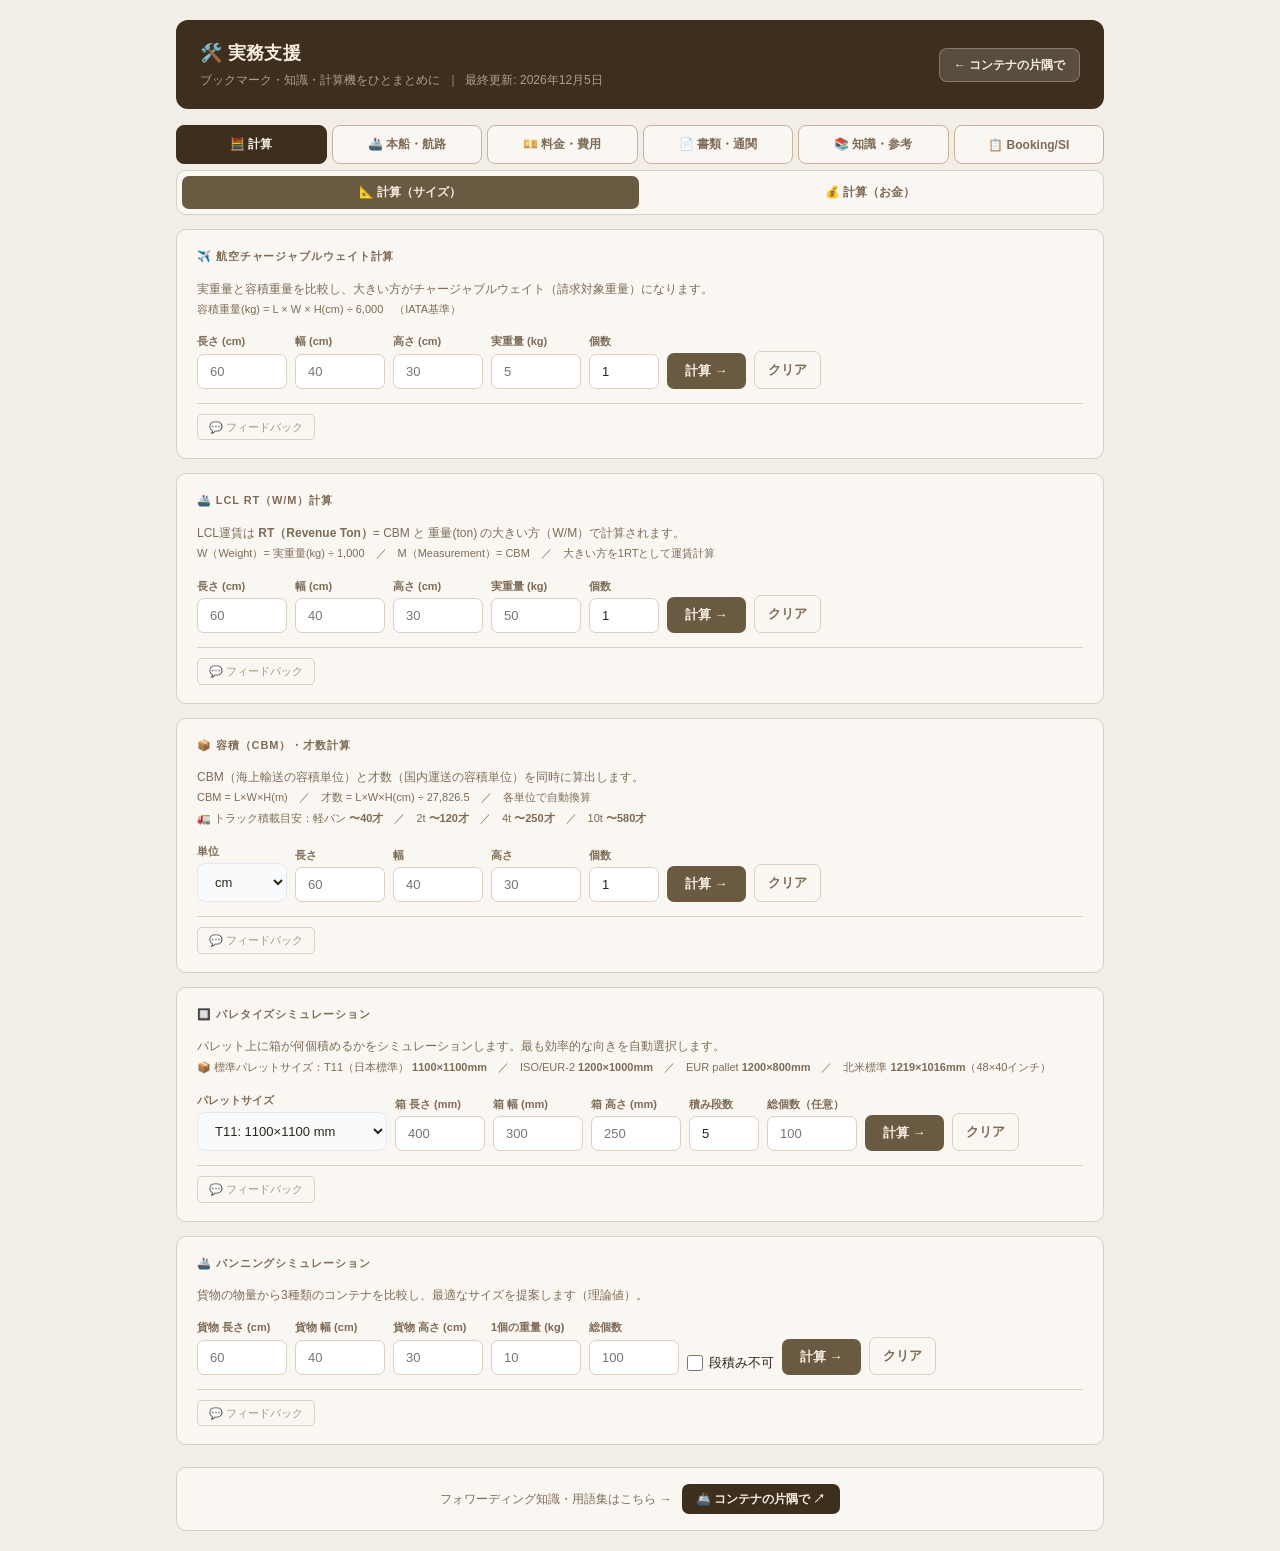
==== commit 6854c49c: "Add files via upload" ====
--- a/portal.html
+++ b/portal.html
@@ -460,6 +460,35 @@
 .btn-clear { background: var(--card-bg); color: var(--text-md); border: 1px solid var(--border); padding: 9px 13px; border-radius: 7px; font-size: 13px; font-weight: 600; cursor: pointer; white-space: nowrap; transition: all 0.2s; }
 .btn-clear:hover { background: #f0dada; color: #8c3a3a; border-color: #c8a0a0; }
 
+/* ===== 追跡履歴スタック ===== */
+.track-history-wrap { margin-bottom: 14px; }
+.track-history-list { display: flex; flex-wrap: wrap; gap: 7px; margin-top: 8px; }
+.track-history-item {
+  display: flex; align-items: center; gap: 8px;
+  background: #fff; border: 1px solid var(--border); border-radius: 8px;
+  padding: 7px 12px; cursor: pointer; transition: all 0.15s; font-size: 12px;
+}
+.track-history-item:hover { border-color: var(--accent); background: var(--accent-lt); }
+.track-history-num  { font-weight: 700; color: var(--text); }
+.track-history-carr { color: var(--text-md); font-size: 11px; }
+.track-history-date { color: var(--text-lt); font-size: 11px; }
+.track-history-del  { background: none; border: none; color: var(--text-lt); cursor: pointer; padding: 0 2px; font-size: 14px; line-height: 1; }
+.track-history-del:hover { color: #b04040; }
+
+/* ===== 計算結果コピーボタン ===== */
+.btn-copy-result {
+  background: none; border: 1px solid var(--border); color: var(--text-md);
+  padding: 2px 8px; border-radius: 5px; font-size: 11px;
+  cursor: pointer; white-space: nowrap; transition: all 0.15s;
+}
+.btn-copy-result:hover { background: var(--accent-lt); border-color: var(--accent); color: var(--accent-dk); }
+
+/* ===== コンテナ断面SVG ===== */
+.container-svg-wrap  { margin-top: 14px; display: flex; flex-wrap: wrap; gap: 14px; align-items: flex-start; }
+.container-svg-item  { text-align: center; }
+.container-svg-label { font-size: 11px; color: var(--text-md); font-weight: 600; margin-top: 4px; }
+.container-svg-sub   { font-size: 10px; color: var(--text-lt); margin-top: 2px; }
+
 /* ===== フィードバックフッター ===== */
 .feedback-footer {
   margin-top: 22px;
@@ -693,7 +722,61 @@
 .sub-nav { display: none !important; margin-bottom: 14px; }
 .sub-nav.active { display: flex !important; }
 
-  </style>
+  
+/* ===== セクション別フィードバックウィジェット ===== */
+.section-fb {
+  margin-top: 14px;
+  padding-top: 10px;
+  border-top: 1px solid var(--border);
+  display: flex;
+  flex-direction: column;
+  align-items: flex-start;
+}
+.section-fb-btn {
+  background: none;
+  border: 1px solid var(--border);
+  color: var(--text-lt);
+  font-size: 11px;
+  padding: 4px 11px;
+  border-radius: 5px;
+  cursor: pointer;
+  transition: all 0.15s;
+  line-height: 1.5;
+}
+.section-fb-btn:hover {
+  background: var(--accent-lt);
+  border-color: var(--accent);
+  color: var(--accent-dk);
+}
+.section-fb-form {
+  display: none;
+  width: 100%;
+  margin-top: 8px;
+}
+.section-fb-form.open { display: block; }
+.section-fb-textarea {
+  width: 100%;
+  min-height: 60px;
+  padding: 8px 10px;
+  border: 1px solid var(--border);
+  border-radius: 6px;
+  font-size: 12px;
+  font-family: inherit;
+  resize: vertical;
+  background: #fff;
+  color: var(--text);
+  box-sizing: border-box;
+  transition: border-color 0.2s;
+}
+.section-fb-textarea:focus { outline: none; border-color: var(--accent); }
+.section-fb-actions {
+  display: flex;
+  align-items: center;
+  gap: 10px;
+  margin-top: 6px;
+}
+.section-fb-status { font-size: 12px; }
+</style>
 </head>
 <body>
 <div id="clipboard-toast">📋 番号をコピーしました。貼り付けて検索してください。</div>
@@ -766,6 +849,13 @@
   <!-- ===================== Tab 1: コンテナ追跡 ===================== -->
   <div class="tab-content" id="tab-tracking">
 
+    <!-- 追跡履歴スタック -->
+    <div class="card track-history-wrap" id="track-history-wrap" style="display:none;">
+      <div class="section-title">🕐 最近の追跡履歴</div>
+      <p style="font-size:12px;color:var(--text-md);margin-bottom:8px;">クリックするとその番号で再追跡します。</p>
+      <div class="track-history-list" id="track-history-list"></div>
+    </div>
+
     <div class="card">
       <div class="section-title">🔍 クイック追跡</div>
       <div class="lookup-form">
@@ -784,18 +874,7 @@
       <div class="section-title">🌐 船会社別 トラッキングページ</div>
       <p style="font-size:12px;color:#718096;margin-bottom:12px;">番号入力後にクリックするとその船会社のトラッキングページへ直接ジャンプ。番号なしの場合はトップページへ。</p>
       <div class="carrier-grid" id="carrier-grid"></div>
-    </div>
-
-
-  <div class="feedback-footer">
-    <div class="feedback-footer-title">💬 このタブへのフィードバック・改善要望</div>
-    <textarea class="feedback-textarea" id="fb-tracking" placeholder="ご意見・改善要望・追加してほしい機能などをお書きください"></textarea>
-    <div class="feedback-actions">
-      <button class="btn-primary" style="padding:8px 18px;font-size:13px;" onclick="sendFeedback('コンテナ追跡', 'fb-tracking')">送信</button>
-      <span class="feedback-status" id="fb-tracking-status"></span>
-    </div>
-  </div>
-  </div><!-- /tab-tracking -->
+    </div>  </div><!-- /tab-tracking -->
 
   <!-- ===================== Tab 2: 本船動静 ===================== -->
   <div class="tab-content" id="tab-vessel">
@@ -810,18 +889,7 @@
       <div class="section-title">🚢 Search by Vessel — 船会社別ページへジャンプ</div>
       <p style="font-size:12px;color:#718096;margin-bottom:14px;">船会社のボタンをクリックすると、各社の本船スケジュール検索ページへ直接移動します。</p>
       <div class="carrier-grid" id="vessel-grid"></div>
-    </div>
-
-
-  <div class="feedback-footer">
-    <div class="feedback-footer-title">💬 このタブへのフィードバック・改善要望</div>
-    <textarea class="feedback-textarea" id="fb-vessel" placeholder="ご意見・改善要望・追加してほしい機能などをお書きください"></textarea>
-    <div class="feedback-actions">
-      <button class="btn-primary" style="padding:8px 18px;font-size:13px;" onclick="sendFeedback('本船動静', 'fb-vessel')">送信</button>
-      <span class="feedback-status" id="fb-vessel-status"></span>
-    </div>
-  </div>
-  </div><!-- /tab-vessel -->
+    </div>  </div><!-- /tab-vessel -->
 
   <!-- ===================== CY OPEN/CUT tab ===================== -->
   <div class="tab-content" id="tab-cycut">
@@ -830,17 +898,7 @@
       <div class="section-title">📅 CY OPEN / CUT — 船会社別ページへジャンプ</div>
       <p style="font-size:12px;color:#718096;margin-bottom:14px;">各船会社のCY OPEN・CUTカットオフ情報ページへジャンプします。グレーの船会社は情報未登録またはご確認ください。</p>
       <div class="carrier-grid" id="cycut-grid"></div>
-    </div>
-
-  <div class="feedback-footer">
-    <div class="feedback-footer-title">💬 このタブへのフィードバック・改善要望</div>
-    <textarea class="feedback-textarea" id="fb-cycut" placeholder="ご意見・改善要望・追加してほしい機能などをお書きください"></textarea>
-    <div class="feedback-actions">
-      <button class="btn-primary" style="padding:8px 18px;font-size:13px;" onclick="sendFeedback('CY OPEN/CUT', 'fb-cycut')">送信</button>
-      <span class="feedback-status" id="fb-cycut-status"></span>
-    </div>
-  </div>
-  </div><!-- /tab-cycut -->
+    </div>  </div><!-- /tab-cycut -->
 
   <!-- ===================== サービス航路 tab ===================== -->
   <div class="tab-content" id="tab-route">
@@ -857,17 +915,7 @@
       <div id="route-articles" style="display:flex;flex-direction:column;gap:10px;">
         <div style="color:var(--text-lt);font-size:13px;padding:12px 0;">読み込み中...</div>
       </div>
-    </div>
-
-  <div class="feedback-footer">
-    <div class="feedback-footer-title">💬 このタブへのフィードバック・改善要望</div>
-    <textarea class="feedback-textarea" id="fb-route" placeholder="ご意見・改善要望・追加してほしい機能などをお書きください"></textarea>
-    <div class="feedback-actions">
-      <button class="btn-primary" style="padding:8px 18px;font-size:13px;" onclick="sendFeedback('サービス航路', 'fb-route')">送信</button>
-      <span class="feedback-status" id="fb-route-status"></span>
-    </div>
-  </div>
-  </div><!-- /tab-route -->
+    </div>  </div><!-- /tab-route -->
 
   <!-- ===================== サーチャージ tab ===================== -->
   <div class="tab-content" id="tab-surcharge">
@@ -888,17 +936,7 @@
       <div class="section-title">📋 その他サーチャージ <span class="wip-badge">🚧 URL未登録</span></div>
       <p style="font-size:12px;color:#718096;margin-bottom:14px;">PSS・GRI・EIS等の各種サーチャージ案内ページへジャンプします。</p>
       <div class="carrier-grid" id="surcharge-other-grid"></div>
-    </div>
-
-  <div class="feedback-footer">
-    <div class="feedback-footer-title">💬 このタブへのフィードバック・改善要望</div>
-    <textarea class="feedback-textarea" id="fb-surcharge" placeholder="ご意見・改善要望・追加してほしい機能などをお書きください"></textarea>
-    <div class="feedback-actions">
-      <button class="btn-primary" style="padding:8px 18px;font-size:13px;" onclick="sendFeedback('サーチャージ', 'fb-surcharge')">送信</button>
-      <span class="feedback-status" id="fb-surcharge-status"></span>
-    </div>
-  </div>
-  </div><!-- /tab-surcharge -->
+    </div>  </div><!-- /tab-surcharge -->
 
   <!-- ===================== Tab 4: 書類 ===================== -->
   <div class="tab-content" id="tab-bldo">
@@ -913,17 +951,7 @@
       <div class="section-title">📤 輸出申請 <span class="wip-badge">🚧 一部登録済み</span></div>
       <p style="font-size:12px;color:#718096;margin-bottom:14px;">BL発行依頼など、輸出に関する申請フォームへジャンプします。</p>
       <div class="carrier-grid" id="bldo-export-grid"></div>
-    </div>
-
-  <div class="feedback-footer">
-    <div class="feedback-footer-title">💬 このタブへのフィードバック・改善要望</div>
-    <textarea class="feedback-textarea" id="fb-bldo" placeholder="ご意見・改善要望・追加してほしい機能などをお書きください"></textarea>
-    <div class="feedback-actions">
-      <button class="btn-primary" style="padding:8px 18px;font-size:13px;" onclick="sendFeedback('書類', 'fb-bldo')">送信</button>
-      <span class="feedback-status" id="fb-bldo-status"></span>
-    </div>
-  </div>
-  </div><!-- /tab-bldo -->
+    </div>  </div><!-- /tab-bldo -->
 
   <!-- ===================== Tab 5: BL 記載事項 ===================== -->
   <div class="tab-content" id="tab-blrules">
@@ -934,18 +962,7 @@
         国・地域ごとのBL記載規則。各船会社の案内ページが登録されると「案内ページ ↗」リンクが表示されます。
       </p>
       <div class="blrules-grid" id="blrules-grid"></div>
-    </div>
-
-
-  <div class="feedback-footer">
-    <div class="feedback-footer-title">💬 このタブへのフィードバック・改善要望</div>
-    <textarea class="feedback-textarea" id="fb-blrules" placeholder="ご意見・改善要望・追加してほしい機能などをお書きください"></textarea>
-    <div class="feedback-actions">
-      <button class="btn-primary" style="padding:8px 18px;font-size:13px;" onclick="sendFeedback('BL記載事項', 'fb-blrules')">送信</button>
-      <span class="feedback-status" id="fb-blrules-status"></span>
-    </div>
-  </div>
-  </div><!-- /tab-blrules -->
+    </div>  </div><!-- /tab-blrules -->
 
   <!-- ===================== Tab 6: フリータイム ===================== -->
   <div class="tab-content" id="tab-freetime">
@@ -962,18 +979,7 @@
         <span class="result-url" id="ft-url"></span>
         <a class="btn-open" id="ft-link" href="#" target="_blank">開く ↗</a>
       </div>
-    </div>
-
-
-  <div class="feedback-footer">
-    <div class="feedback-footer-title">💬 このタブへのフィードバック・改善要望</div>
-    <textarea class="feedback-textarea" id="fb-freetime" placeholder="ご意見・改善要望・追加してほしい機能などをお書きください"></textarea>
-    <div class="feedback-actions">
-      <button class="btn-primary" style="padding:8px 18px;font-size:13px;" onclick="sendFeedback('フリータイム', 'fb-freetime')">送信</button>
-      <span class="feedback-status" id="fb-freetime-status"></span>
-    </div>
-  </div>
-  </div><!-- /tab-freetime -->
+    </div>  </div><!-- /tab-freetime -->
 
   <!-- ===================== Tab: インコタームズ ===================== -->
   <div class="tab-content" id="tab-incoterms">
@@ -1092,17 +1098,7 @@
           運賃が不明な場合は税関が認定した方法（実費証明など）で計算します。
         </p>
       </div>
-    </div>
-
-  <div class="feedback-footer">
-    <div class="feedback-footer-title">💬 このタブへのフィードバック・改善要望</div>
-    <textarea class="feedback-textarea" id="fb-incoterms" placeholder="ご意見・改善要望・追加してほしい機能などをお書きください"></textarea>
-    <div class="feedback-actions">
-      <button class="btn-primary" style="padding:8px 18px;font-size:13px;" onclick="sendFeedback('インコタームズ', 'fb-incoterms')">送信</button>
-      <span class="feedback-status" id="fb-incoterms-status"></span>
-    </div>
-  </div>
-  </div><!-- /tab-incoterms -->
+    </div>  </div><!-- /tab-incoterms -->
   <!-- ===================== Tab: 種類・サイズ ===================== -->
   <div class="tab-content" id="tab-sizes">
 
@@ -1219,17 +1215,7 @@
           申請はオンライン（特車申請システム）でも可能。許可には条件（夜間通行、誘導車の配置等）が付される場合があります。
         </p>
       </div>
-    </div>
-
-  <div class="feedback-footer">
-    <div class="feedback-footer-title">💬 このタブへのフィードバック・改善要望</div>
-    <textarea class="feedback-textarea" id="fb-sizes" placeholder="ご意見・改善要望・追加してほしい機能などをお書きください"></textarea>
-    <div class="feedback-actions">
-      <button class="btn-primary" style="padding:8px 18px;font-size:13px;" onclick="sendFeedback('種類・サイズ', 'fb-sizes')">送信</button>
-      <span class="feedback-status" id="fb-sizes-status"></span>
-    </div>
-  </div>
-  </div><!-- /tab-sizes -->
+    </div>  </div><!-- /tab-sizes -->
   <!-- ===================== Tab: 海上貨物保険 ===================== -->
   <div class="tab-content" id="tab-insurance">
 
@@ -1357,17 +1343,7 @@
           </tbody>
         </table>
       </div>
-    </div>
-
-  <div class="feedback-footer">
-    <div class="feedback-footer-title">💬 このタブへのフィードバック・改善要望</div>
-    <textarea class="feedback-textarea" id="fb-insurance" placeholder="ご意見・改善要望・追加してほしい機能などをお書きください"></textarea>
-    <div class="feedback-actions">
-      <button class="btn-primary" style="padding:8px 18px;font-size:13px;" onclick="sendFeedback('海上貨物保険', 'fb-insurance')">送信</button>
-      <span class="feedback-status" id="fb-insurance-status"></span>
-    </div>
-  </div>
-  </div><!-- /tab-insurance -->
+    </div>  </div><!-- /tab-insurance -->
 
   <!-- ===================== Tab: BL約款 ===================== -->
   <div class="tab-content" id="tab-blclause">
@@ -1487,17 +1463,7 @@
           高価な貨物・精密機器の輸送では、B/Lへの<strong>申告価額（Declared Value）記載</strong>による責任額引き上げと、<strong>ICC(A)条件の貨物保険</strong>の付保を強く推奨します。
         </p>
       </div>
-    </div>
-
-  <div class="feedback-footer">
-    <div class="feedback-footer-title">💬 このタブへのフィードバック・改善要望</div>
-    <textarea class="feedback-textarea" id="fb-blclause" placeholder="ご意見・改善要望・追加してほしい機能などをお書きください"></textarea>
-    <div class="feedback-actions">
-      <button class="btn-primary" style="padding:8px 18px;font-size:13px;" onclick="sendFeedback('BL約款', 'fb-blclause')">送信</button>
-      <span class="feedback-status" id="fb-blclause-status"></span>
-    </div>
-  </div>
-  </div><!-- /tab-blclause -->
+    </div>  </div><!-- /tab-blclause -->
 
 
   <!-- ===================== Tab: 貿易管理令・他法令 ===================== -->
@@ -1682,17 +1648,7 @@
           輸出管理違反が発覚した場合、輸出禁止措置（行政制裁）が科されることもあります。
         </p>
       </div>
-    </div>
-
-  <div class="feedback-footer">
-    <div class="feedback-footer-title">💬 このタブへのフィードバック・改善要望</div>
-    <textarea class="feedback-textarea" id="fb-regs" placeholder="ご意見・改善要望・追加してほしい機能などをお書きください"></textarea>
-    <div class="feedback-actions">
-      <button class="btn-primary" style="padding:8px 18px;font-size:13px;" onclick="sendFeedback('貿易管理令・他法令', 'fb-regs')">送信</button>
-      <span class="feedback-status" id="fb-regs-status"></span>
-    </div>
-  </div>
-  </div><!-- /tab-regs -->
+    </div>  </div><!-- /tab-regs -->
   <!-- ===================== Tab: ファイリングルール ===================== -->
   <!-- ===== tab-booking-tab ===== -->
   <div class="tab-content" id="tab-booking-tab">
@@ -1703,14 +1659,7 @@
         <span style="font-size:11px;">🔐 = ログインが必要 ／ ⚠️ = URL未確認・要確認</span>
       </p>
       <div class="carrier-grid" id="booking-grid"></div>
-    </div>
-    <div class="feedback-footer">
-      <div class="feedback-footer-title">💬 このタブへのフィードバック・改善要望</div>
-      <textarea class="feedback-textarea" id="fb-booking-tab" placeholder="ご意見・改善要望などをお書きください"></textarea>
-      <button class="feedback-btn" onclick="sendFeedback('booking-tab')">送信</button>
-      <span class="feedback-status" id="fb-booking-tab-status"></span>
-    </div>
-  </div><!-- /tab-booking-tab -->
+    </div>  </div><!-- /tab-booking-tab -->
 
   <!-- ===== tab-si ===== -->
   <div class="tab-content" id="tab-si">
@@ -1739,14 +1688,7 @@
       <div style="padding:10px 14px;background:#e8f5e9;border-radius:7px;border:1px solid #a5d6a7;font-size:11px;color:#1b5e20;">
         <strong>記載例：</strong> Description of Goods 欄の末尾に <code style="background:#fff;padding:1px 5px;border-radius:3px;">ACID: 1234567890123456</code> を追記
       </div>
-    </div>
-    <div class="feedback-footer">
-      <div class="feedback-footer-title">💬 このタブへのフィードバック・改善要望</div>
-      <textarea class="feedback-textarea" id="fb-si" placeholder="追加してほしい仕向地・ルールなどをお書きください"></textarea>
-      <button class="feedback-btn" onclick="sendFeedback('si')">送信</button>
-      <span class="feedback-status" id="fb-si-status"></span>
-    </div>
-  </div><!-- /tab-si -->
+    </div>  </div><!-- /tab-si -->
 
 
   <div class="tab-content" id="tab-filing">
@@ -2064,17 +2006,7 @@
       <div style="padding:10px 14px;background:#fff8e1;border-radius:7px;border:1px solid #ffe082;font-size:11px;color:#e65100;">
         ⚠️ <strong>新ルール情報：</strong> UAEは通関制度を継続的に更新中です。最新情報は各船社・現地エージェントへ必ず確認してください。
       </div>
-    </div>
-
-  <div class="feedback-footer">
-    <div class="feedback-footer-title">💬 このタブへのフィードバック・改善要望</div>
-    <textarea class="feedback-textarea" id="fb-filing" placeholder="ご意見・改善要望・追加してほしい機能などをお書きください"></textarea>
-    <div class="feedback-actions">
-      <button class="btn-primary" style="padding:8px 18px;font-size:13px;" onclick="sendFeedback('ファイリングルール', 'fb-filing')">送信</button>
-      <span class="feedback-status" id="fb-filing-status"></span>
-    </div>
-  </div>
-  </div><!-- /tab-filing -->
+    </div>  </div><!-- /tab-filing -->
 
 
 
@@ -2192,18 +2124,7 @@
         <button class="btn-clear" onclick="clearCalcResult('van-result')">クリア</button>
       </div>
       <div id="van-result" class="calc-result" style="display:none;"></div>
-    </div>
-
-
-  <div class="feedback-footer">
-    <div class="feedback-footer-title">💬 このタブへのフィードバック・改善要望</div>
-    <textarea class="feedback-textarea" id="fb-calc" placeholder="ご意見・改善要望・追加してほしい機能などをお書きください"></textarea>
-    <div class="feedback-actions">
-      <button class="btn-primary" style="padding:8px 18px;font-size:13px;" onclick="sendFeedback('計算（サイズ関連）', 'fb-calc')">送信</button>
-      <span class="feedback-status" id="fb-calc-status"></span>
-    </div>
-  </div>
-  </div><!-- /tab-calc -->
+    </div>  </div><!-- /tab-calc -->
 
   <!-- ===================== Tab: レート換算 ===================== -->
   <div class="tab-content" id="tab-rate">
@@ -2300,17 +2221,7 @@
         ⚠️ 試算値です。実際の税額は品目・原産地・適用協定等により異なります。輸入申告は通関士にご相談ください。
       </p>
       <div id="duty-result" class="calc-result" style="display:none;"></div>
-    </div>
-
-  <div class="feedback-footer">
-    <div class="feedback-footer-title">💬 このタブへのフィードバック・改善要望</div>
-    <textarea class="feedback-textarea" id="fb-rate" placeholder="ご意見・改善要望・追加してほしい機能などをお書きください"></textarea>
-    <div class="feedback-actions">
-      <button class="btn-primary" style="padding:8px 18px;font-size:13px;" onclick="sendFeedback('計算（お金関連）', 'fb-rate')">送信</button>
-      <span class="feedback-status" id="fb-rate-status"></span>
-    </div>
-  </div>
-  </div><!-- /tab-rate -->
+    </div>  </div><!-- /tab-rate -->
 
   <!-- Footer -->
   <div class="footer">
@@ -2697,6 +2608,7 @@
     alert(carrier + ' のトラッキングURLは現在調査中です。しばらくお待ちください。');
     return;
   }
+  saveTrackingHistory(carrier, num);
   if (info.trackingClipboard) {
     const relayUrl = 'relay.html?carrier=' + encodeURIComponent(carrier)
       + '&num=' + encodeURIComponent(num)
@@ -3114,6 +3026,55 @@
 buildBlRulesGrid();
 
 // ================================================================
+//  追跡番号 履歴スタック
+// ================================================================
+const TRACK_HIST_KEY = 'trackingHistory_v1';
+const TRACK_HIST_MAX = 5;
+
+function loadTrackingHistory() {
+  try { return JSON.parse(localStorage.getItem(TRACK_HIST_KEY)) || []; }
+  catch { return []; }
+}
+function saveTrackingHistory(carrier, num) {
+  let hist = loadTrackingHistory();
+  hist = hist.filter(h => !(h.carrier === carrier && h.num === num));
+  hist.unshift({ carrier, num, ts: new Date().toLocaleDateString('ja-JP') });
+  hist = hist.slice(0, TRACK_HIST_MAX);
+  localStorage.setItem(TRACK_HIST_KEY, JSON.stringify(hist));
+  renderTrackingHistory();
+}
+function deleteTrackingHistory(idx) {
+  const hist = loadTrackingHistory();
+  hist.splice(idx, 1);
+  localStorage.setItem(TRACK_HIST_KEY, JSON.stringify(hist));
+  renderTrackingHistory();
+}
+function renderTrackingHistory() {
+  const wrap = document.getElementById('track-history-wrap');
+  if (!wrap) return;
+  const hist = loadTrackingHistory();
+  if (hist.length === 0) { wrap.style.display = 'none'; return; }
+  wrap.style.display = 'block';
+  const list = document.getElementById('track-history-list');
+  list.innerHTML = hist.map((h, i) => `
+    <div class="track-history-item" onclick="applyTrackingHistory(${i})">
+      <span class="track-history-num">${h.num}</span>
+      <span class="track-history-carr">${h.carrier}</span>
+      <span class="track-history-date">${h.ts}</span>
+      <button class="track-history-del" onclick="event.stopPropagation();deleteTrackingHistory(${i})" title="削除">×</button>
+    </div>`).join('');
+}
+function applyTrackingHistory(idx) {
+  const hist = loadTrackingHistory();
+  const h = hist[idx];
+  if (!h) return;
+  document.getElementById('ql-carrier').value = h.carrier;
+  document.getElementById('ql-number').value  = h.num;
+  quickLookup();
+}
+renderTrackingHistory();
+
+// ================================================================
 //  Tab 7: 計算ツール
 // ================================================================
 
@@ -3164,7 +3125,8 @@
   entry.className = 'calc-history-entry';
   entry.innerHTML = `<div class="calc-history-header">
       <span class="calc-history-num">#${n}</span>
-      <span class="calc-history-summary">${summary}</span>
+      <span class="calc-history-summary">${summary||''}</span>
+      <button class="btn-copy-result" onclick="copyCalcResult(this)" title="整形テキストをコピー">📋 コピー</button>
       <button class="calc-history-close" onclick="const e=this.closest('.calc-history-entry'),c=e.parentElement;e.remove();if(!c.querySelector('.calc-history-entry'))c.style.display='none'">×</button>
     </div>${html}`;
   container.insertBefore(entry, container.firstChild);
@@ -3172,6 +3134,41 @@
 function clearCalcResult(id) {
   const el = document.getElementById(id);
   el.innerHTML = ''; el.style.display = 'none';
+}
+
+function copyCalcResult(btn) {
+  const entry = btn.closest('.calc-history-entry');
+  const num     = entry.querySelector('.calc-history-num')?.textContent?.trim() || '';
+  const summary = entry.querySelector('.calc-history-summary')?.textContent?.trim() || '';
+  const lines   = [`【計算結果 ${num}】`];
+  if (summary) lines.push(`入力: ${summary}`);
+  // calc-item 形式（通常の計算結果）
+  entry.querySelectorAll('.calc-item').forEach(item => {
+    const lbl = item.querySelector('.calc-item-label')?.textContent?.trim();
+    const val = item.querySelector('.calc-item-value')?.textContent?.trim();
+    if (lbl && val) lines.push(`・${lbl}: ${val}`);
+  });
+  // テーブル形式（保険料・関税計算など）
+  entry.querySelectorAll('tr').forEach(tr => {
+    const tds = tr.querySelectorAll('td');
+    if (tds.length >= 2) {
+      const lbl = tds[0]?.textContent?.trim();
+      const val = tds[1]?.textContent?.trim();
+      if (lbl && val) lines.push(`・${lbl}: ${val}`);
+    }
+  });
+  const text = lines.join('\n');
+  const orig = btn.textContent;
+  navigator.clipboard.writeText(text).then(() => {
+    btn.textContent = '✅ コピー完了';
+    btn.style.cssText += 'border-color:#5a8a52;color:#3a5c36;';
+    setTimeout(() => { btn.textContent = orig; btn.style.borderColor = ''; btn.style.color = ''; }, 1800);
+  }).catch(() => {
+    const ta = document.createElement('textarea');
+    ta.value = text; document.body.appendChild(ta); ta.select(); document.execCommand('copy'); document.body.removeChild(ta);
+    btn.textContent = '✅ コピー完了';
+    setTimeout(() => { btn.textContent = orig; }, 1800);
+  });
 }
 
 function calcAirCW() {
@@ -3341,9 +3338,102 @@
     </div>`;
   }).join('');
 
+  // SVG断面図を生成
+  const svgHtml = Object.entries(CONT).map(([key, c]) => buildContainerSVG(key, c, [bl,bw,bh], noStack, rec.key)).join('');
+
   appendCalcResult('van-result', `<div class="calc-row">${cardsHtml}</div>
-  <p style="font-size:11px;color:#718096;margin-top:10px;">※ ダンネージなしの理論値。実際の積み付けは現場でご確認ください。</p>`,
+  <p style="font-size:11px;color:#718096;margin-top:10px;">※ ダンネージなしの理論値。実際の積み付けは現場でご確認ください。</p>
+  <div style="margin-top:12px;font-size:11px;font-weight:700;color:var(--text-md);">📐 コンテナ断面図（端面ビュー）</div>
+  <p style="font-size:11px;color:var(--text-lt);margin-top:2px;margin-bottom:6px;">幅方向・高さ方向に貨物がどう並ぶかを示します。破線＝ドア有効高さ。</p>
+  <div class="container-svg-wrap">${svgHtml}</div>`,
   `${bl}×${bw}×${bh}cm / ${bkg}kg${qty>0?' × '+qty+'個':''}${noStack?' / 段積み不可':''}`);
+}
+
+// コンテナ端面断面図SVGを生成
+function buildContainerSVG(key, cont, dims, noStack, recKey) {
+  const SVG_W = 170, SVG_H = 140;
+  const PAD_L = 14, PAD_T = 10, PAD_R = 24, PAD_B = 12;
+
+  const contW_cm = cont.w; // 内寸幅 (cm)
+  const contH_cm = cont.h; // 内寸高 (cm)
+
+  const drawW = SVG_W - PAD_L - PAD_R;
+  const drawH = SVG_H - PAD_T - PAD_B;
+  const scale  = Math.min(drawW / contW_cm, drawH / contH_cm);
+
+  const dispW  = contW_cm * scale;
+  const dispH  = contH_cm * scale;
+  const ox     = PAD_L + (drawW - dispW) / 2;
+  const oy     = PAD_T + (drawH - dispH) / 2;
+
+  // 最良の向き（幅×高さ方向の収納数最大）を探す
+  const PERMS = [[0,1,2],[0,2,1],[1,0,2],[1,2,0],[2,0,1],[2,1,0]];
+  let bestPerm = PERMS[0], bestFace = 0;
+  PERMS.forEach(p => {
+    const cols = Math.floor(contW_cm / dims[p[1]]);
+    const rows = noStack ? Math.min(1, Math.floor(contH_cm / dims[p[2]])) : Math.floor(contH_cm / dims[p[2]]);
+    if (cols * rows > bestFace) { bestFace = cols * rows; bestPerm = p; }
+  });
+
+  const boxW_cm = dims[bestPerm[1]];
+  const boxH_cm = dims[bestPerm[2]];
+  const cols    = Math.floor(contW_cm / boxW_cm);
+  const rows    = noStack ? Math.min(1, Math.floor(contH_cm / boxH_cm)) : Math.floor(contH_cm / boxH_cm);
+  const dispBW  = boxW_cm * scale;
+  const dispBH  = boxH_cm * scale;
+
+  // ドア有効高さ (cm): 20/40ft標準=228, HC=256
+  const doorH_cm  = key === '40hc' ? 256 : 228;
+  const dispDoorY = oy + dispH - doorH_cm * scale;
+  const overDoor  = (boxH_cm * rows) > doorH_cm;
+
+  // 貨物ボックスを描画（最大40個で打ち止め）
+  let boxes = '', count = 0;
+  for (let r = 0; r < rows && count < 40; r++) {
+    for (let c = 0; c < cols && count < 40; c++) {
+      const bx = ox + c * dispBW;
+      const by = oy + dispH - (r + 1) * dispBH;
+      boxes += `<rect x="${bx.toFixed(1)}" y="${by.toFixed(1)}"
+        width="${(dispBW - 0.6).toFixed(1)}" height="${(dispBH - 0.6).toFixed(1)}"
+        fill="#7bb8d4" stroke="#4a88a8" stroke-width="0.6" opacity="0.82"/>`;
+      count++;
+    }
+  }
+
+  const isRec      = key === recKey;
+  const framCol    = isRec ? '#3a7a32' : '#9a8a78';
+  const bgCol      = isRec ? '#eaf4e8' : '#f8f4ef';
+  const doorColor  = overDoor ? '#e53e3e' : '#a0a0a0';
+  const recBadge   = isRec ? ' ✅' : '';
+
+  return `<div class="container-svg-item">
+    <svg width="${SVG_W}" height="${SVG_H}" viewBox="0 0 ${SVG_W} ${SVG_H}"
+         style="border:1.5px solid ${framCol};border-radius:6px;background:${bgCol};">
+      <!-- コンテナ輪郭 -->
+      <rect x="${ox.toFixed(1)}" y="${oy.toFixed(1)}"
+            width="${dispW.toFixed(1)}" height="${dispH.toFixed(1)}"
+            fill="none" stroke="${framCol}" stroke-width="1.5"/>
+      <!-- 貨物ボックス -->
+      ${boxes}
+      <!-- ドア有効高さ ライン -->
+      <line x1="${ox.toFixed(1)}" y1="${dispDoorY.toFixed(1)}"
+            x2="${(ox+dispW).toFixed(1)}" y2="${dispDoorY.toFixed(1)}"
+            stroke="${doorColor}" stroke-width="1.0" stroke-dasharray="3,2"/>
+      <text x="${(ox+dispW+2).toFixed(1)}" y="${(dispDoorY+4).toFixed(1)}"
+            font-size="7" fill="${doorColor}">ドア</text>
+      ${overDoor ? `<text x="${(ox+dispW/2).toFixed(1)}" y="${(oy+dispH+9).toFixed(1)}"
+            font-size="7.5" fill="#e53e3e" text-anchor="middle" font-weight="bold">⚠ ドア高超過</text>` : ''}
+      <!-- 幅寸法ラベル -->
+      <text x="${(ox+dispW/2).toFixed(1)}" y="${(oy-2).toFixed(1)}"
+            font-size="7" fill="#666" text-anchor="middle">${contW_cm}cm</text>
+      <!-- 高さ寸法ラベル -->
+      <text x="${(ox-3).toFixed(1)}" y="${(oy+dispH/2).toFixed(1)}"
+            font-size="7" fill="#666" text-anchor="middle"
+            transform="rotate(-90,${(ox-3).toFixed(1)},${(oy+dispH/2).toFixed(1)})">${contH_cm}cm</text>
+    </svg>
+    <div class="container-svg-label">${cont.label}${recBadge}</div>
+    <div class="container-svg-sub">${cols}列×${rows}段 (端面${cols*rows}個/層)</div>
+  </div>`;
 }
 
 // ================================================================
@@ -3553,6 +3643,123 @@
   if (isNaN(d.getTime())) return;
   el.textContent = d.toLocaleDateString('ja-JP', { year: 'numeric', month: 'short', day: 'numeric' });
 })();
+
+// ===== セクション別フィードバック =====
+const SECTION_FB_TAB_NAMES = {
+  'tracking':    'コンテナ追跡',
+  'vessel':      '本船動静',
+  'cycut':       'CY OPEN/CUT',
+  'route':       'サービス航路',
+  'surcharge':   'サーチャージ',
+  'bldo':        '書類',
+  'blrules':     'BL記載事項',
+  'freetime':    'フリータイム',
+  'incoterms':   'インコタームズ',
+  'sizes':       '種類・サイズ',
+  'insurance':   '海上貨物保険',
+  'blclause':    'BL約款',
+  'regs':        '貿易管理令・他法令',
+  'booking-tab': 'Booking',
+  'si':          'S/I',
+  'filing':      'ファイリングルール',
+  'calc':        '計算（サイズ）',
+  'rate':        '計算（お金）',
+};
+
+function toggleSectionFb(btn) {
+  const form = btn.nextElementSibling;
+  const isOpen = form.classList.toggle('open');
+  btn.textContent = isOpen ? '✕ 閉じる' : '💬 フィードバック';
+}
+
+async function submitSectionFb(btn, tabName, sectionName) {
+  const form = btn.closest('.section-fb-form');
+  const textarea = form.querySelector('.section-fb-textarea');
+  const statusEl = form.querySelector('.section-fb-status');
+  const text = textarea.value.trim();
+  if (!text) { alert('フィードバック内容を入力してください'); return; }
+
+  statusEl.style.color = '#718096';
+  statusEl.textContent = '送信中...';
+  btn.disabled = true;
+
+  try {
+    const res = await fetch('/.netlify/functions/feedback', {
+      method: 'POST',
+      headers: { 'Content-Type': 'application/json' },
+      body: JSON.stringify({ tabName, sectionName, feedbackText: text })
+    });
+
+    if (res.ok) {
+      statusEl.style.color = '#48bb78';
+      statusEl.textContent = '✅ 送信しました！';
+      textarea.value = '';
+      setTimeout(() => {
+        statusEl.textContent = '';
+        form.classList.remove('open');
+        btn.previousElementSibling.textContent = '💬 フィードバック';
+      }, 2000);
+    } else {
+      let errMsg = 'HTTP ' + res.status;
+      try { const err = await res.json(); errMsg = err.message || err.error || errMsg; } catch {}
+      statusEl.style.color = '#e53e3e';
+      statusEl.textContent = '❌ エラー: ' + errMsg;
+    }
+  } catch(e) {
+    statusEl.style.color = '#e53e3e';
+    statusEl.textContent = '❌ 送信失敗: ' + (e.message || 'ネットワークエラー');
+  } finally {
+    btn.disabled = false;
+  }
+}
+
+function getSectionName(titleEl) {
+  // テキストノードのみを連結して、絵文字・記号を除去
+  let text = Array.from(titleEl.childNodes)
+    .filter(n => n.nodeType === Node.TEXT_NODE)
+    .map(n => n.textContent)
+    .join('')
+    .trim();
+  // 先頭の絵文字・記号・空白を除去
+  text = text.replace(/^[\u0000-\u007F\s]*/, '').trim();  // ASCII記号除去
+  // Unicodeの絵文字を除去
+  text = text.replace(/[\u{1F300}-\u{1FFFF}\u{2600}-\u{27BF}]/gu, '').trim();
+  // 連続空白を整理
+  text = text.replace(/\s+/g, ' ').trim();
+  return text || titleEl.textContent.trim().slice(0, 30);
+}
+
+function initSectionFeedbacks() {
+  document.querySelectorAll('.tab-content .card').forEach(card => {
+    const titleEl = card.querySelector('.section-title');
+    if (!titleEl) return;
+    const tabEl = card.closest('.tab-content');
+    if (!tabEl) return;
+
+    const tabKey = tabEl.id.replace(/^tab-/, '');
+    const tabName = SECTION_FB_TAB_NAMES[tabKey] || tabKey;
+    const sectionName = getSectionName(titleEl);
+
+    const esc = s => s.replace(/\\/g, '\\\\').replace(/'/g, "\\'");
+
+    card.insertAdjacentHTML('beforeend', `
+      <div class="section-fb">
+        <button class="section-fb-btn" onclick="toggleSectionFb(this)">💬 フィードバック</button>
+        <div class="section-fb-form">
+          <textarea class="section-fb-textarea" placeholder="${sectionName} へのご意見・改善要望などをどうぞ"></textarea>
+          <div class="section-fb-actions">
+            <button class="btn-primary" style="padding:7px 14px;font-size:12px;"
+              onclick="submitSectionFb(this,'${esc(tabName)}','${esc(sectionName)}')">送信</button>
+            <span class="section-fb-status"></span>
+          </div>
+        </div>
+      </div>
+    `);
+  });
+}
+
+document.addEventListener('DOMContentLoaded', initSectionFeedbacks);
+
 </script>
 </body>
 </html>
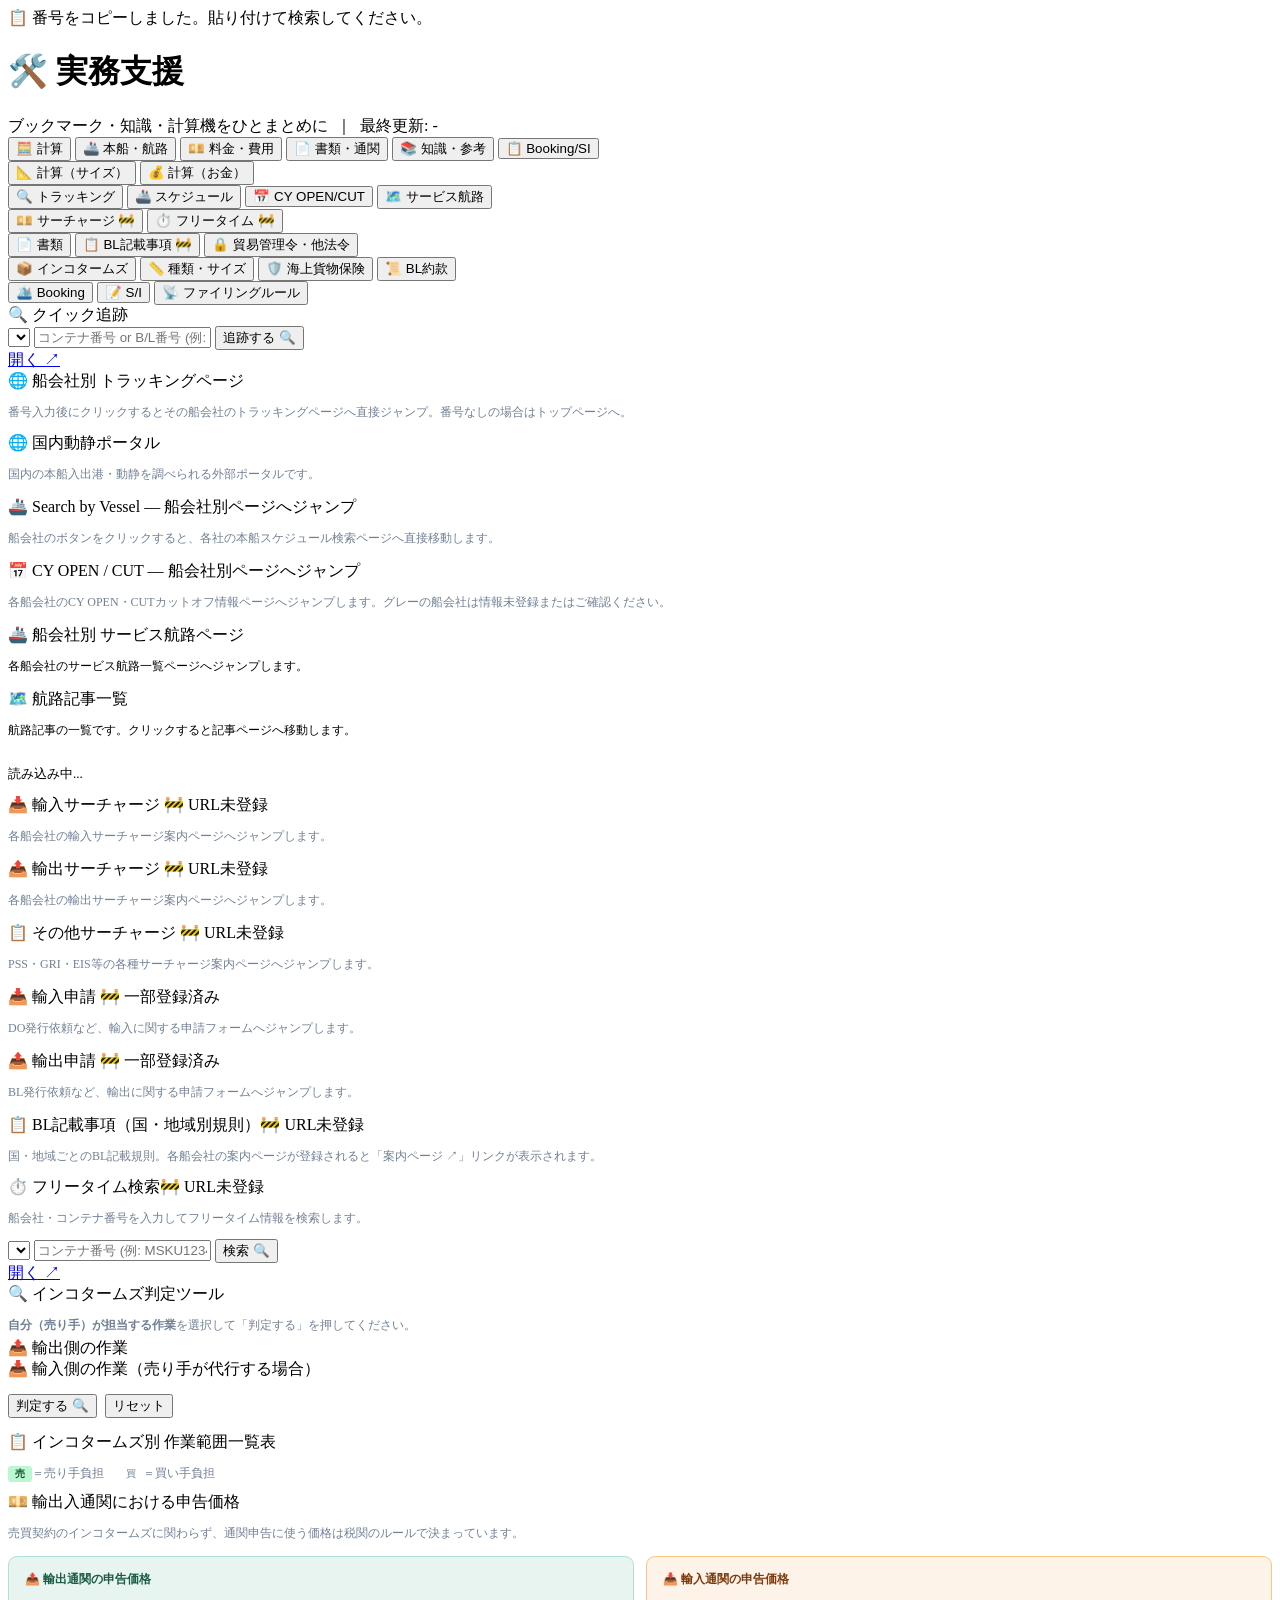
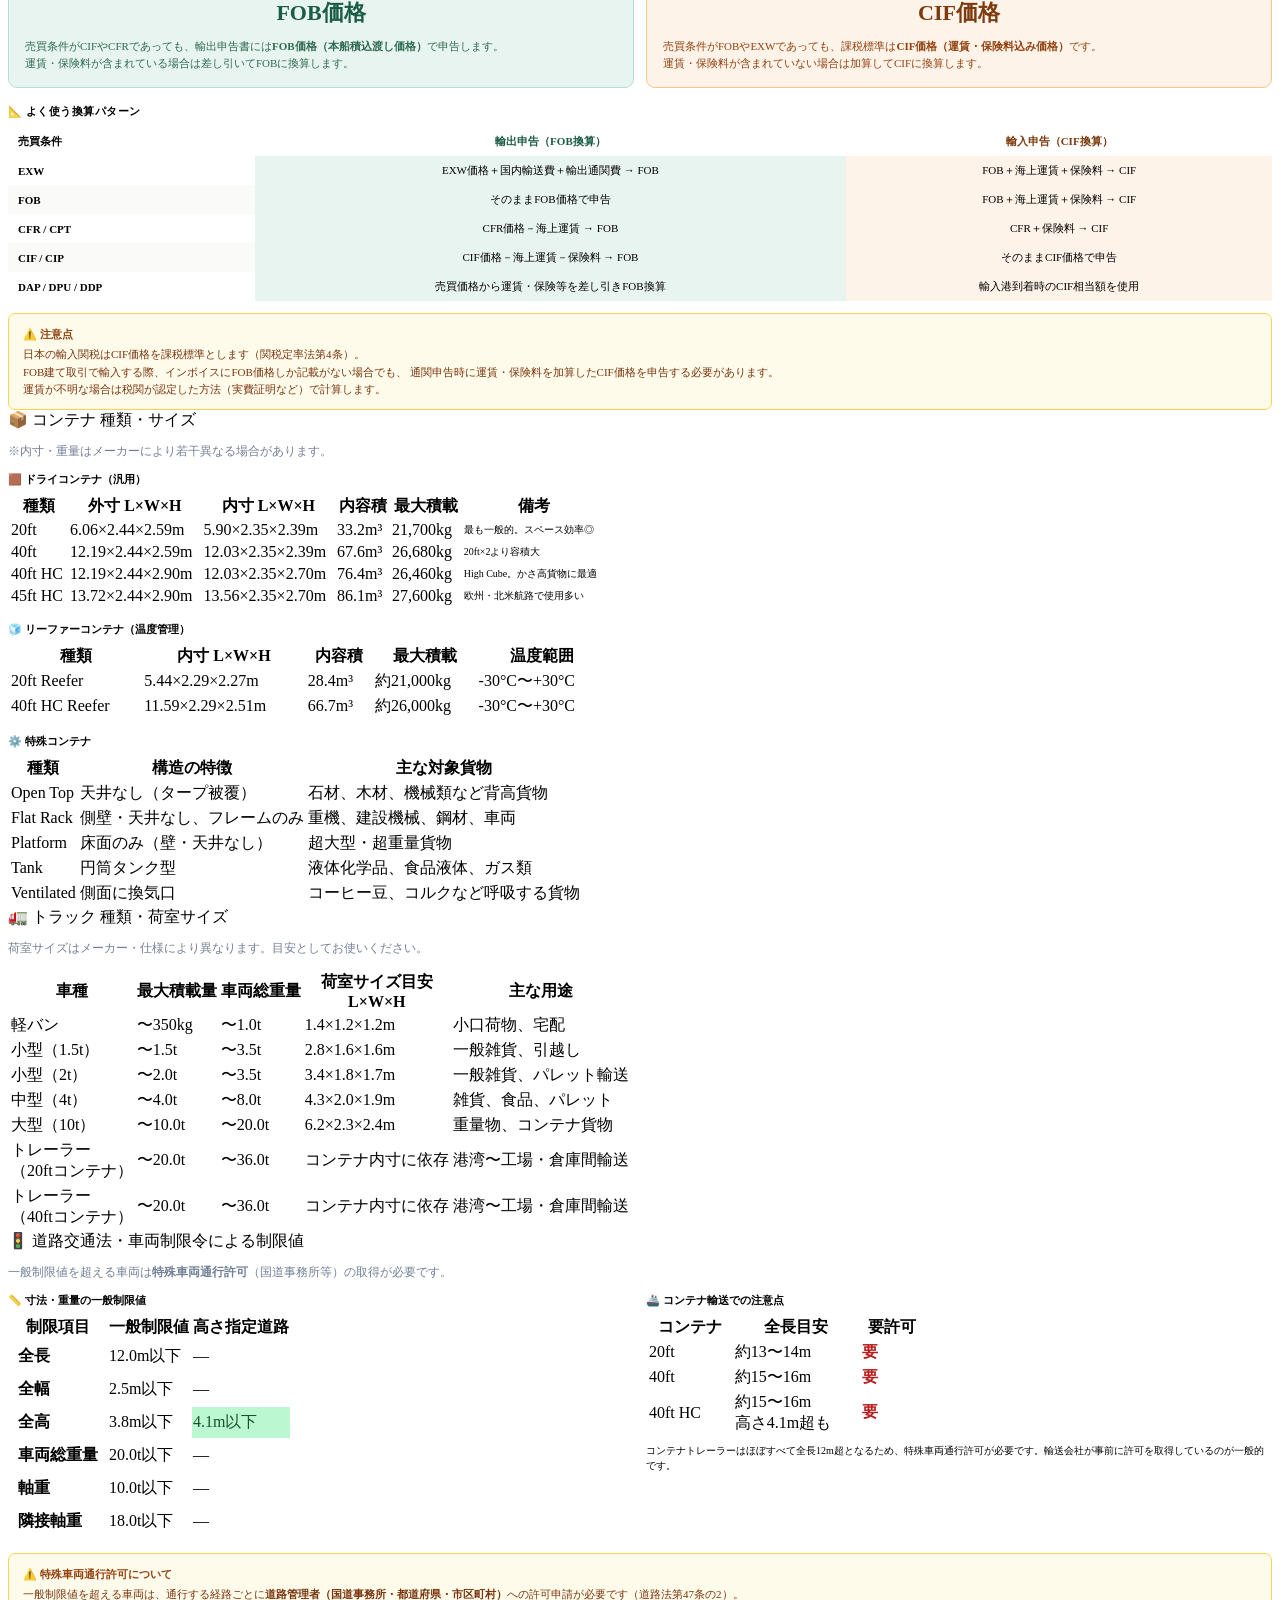
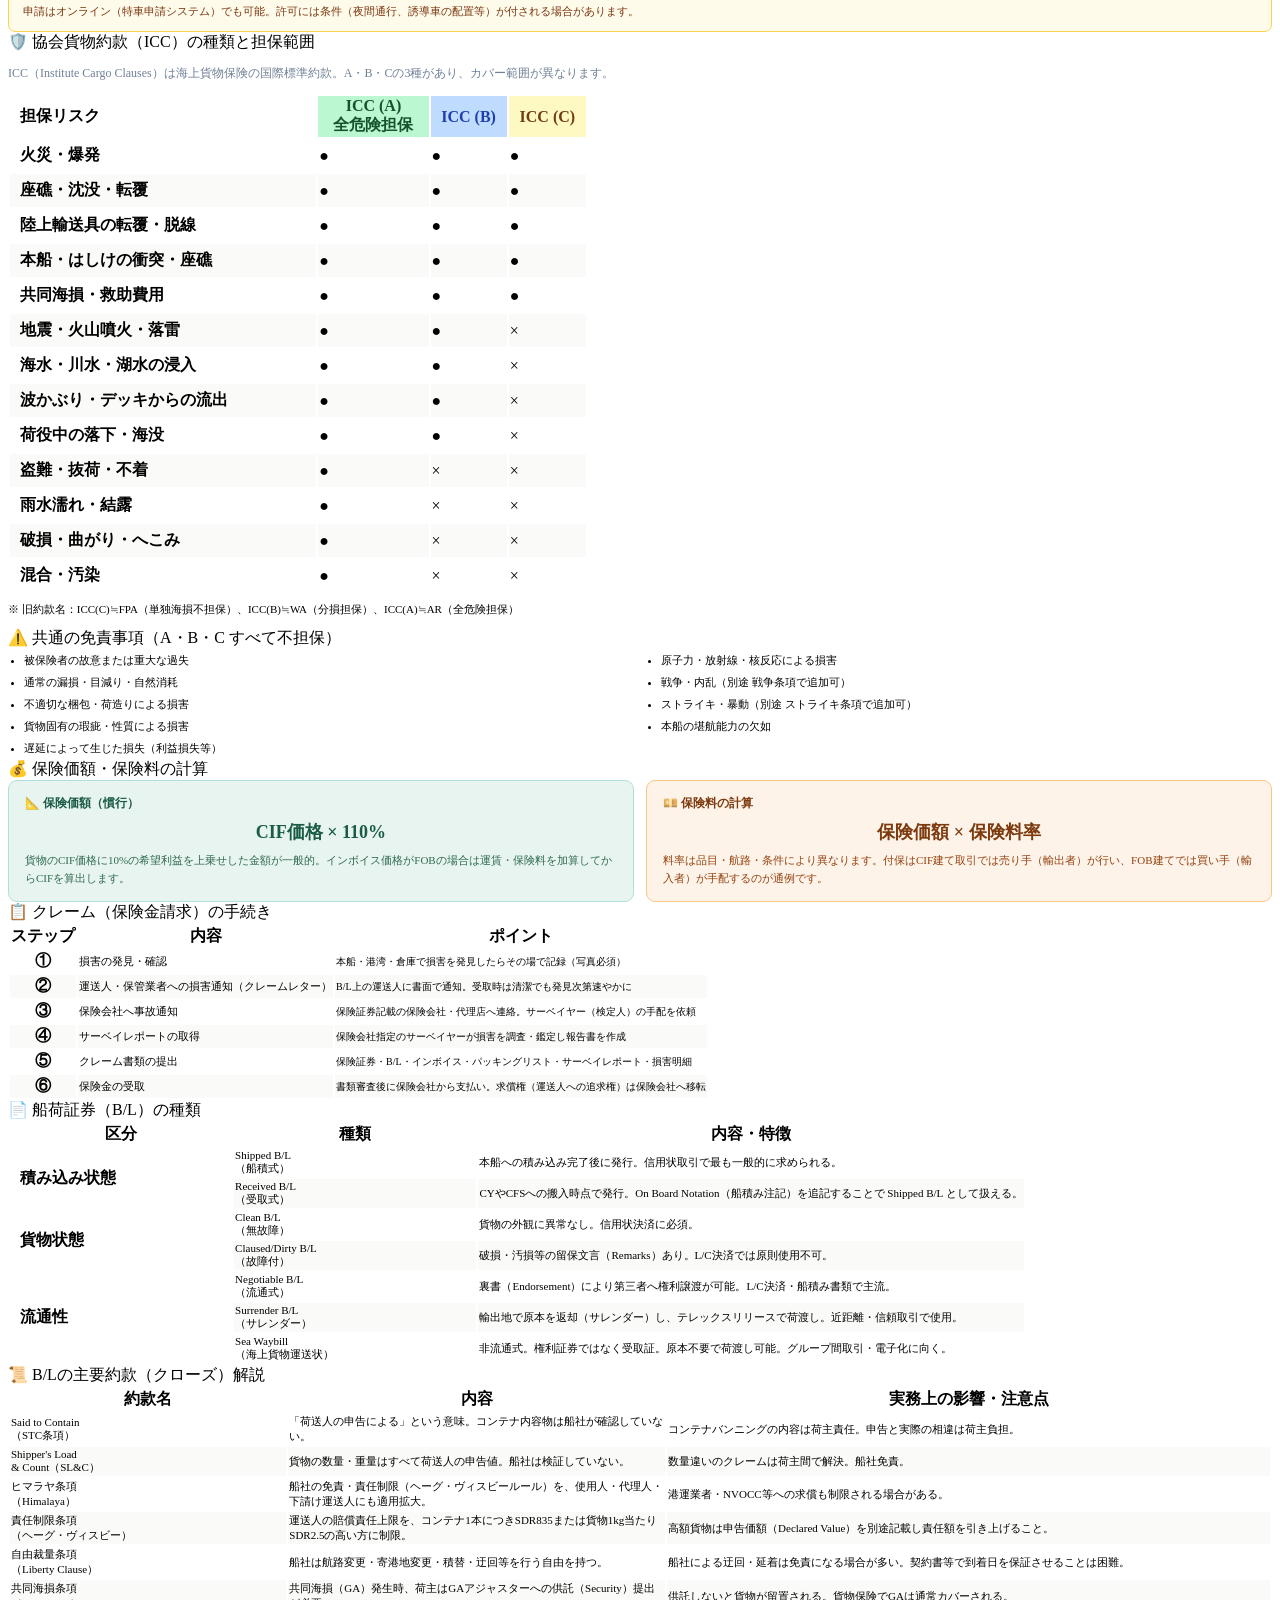
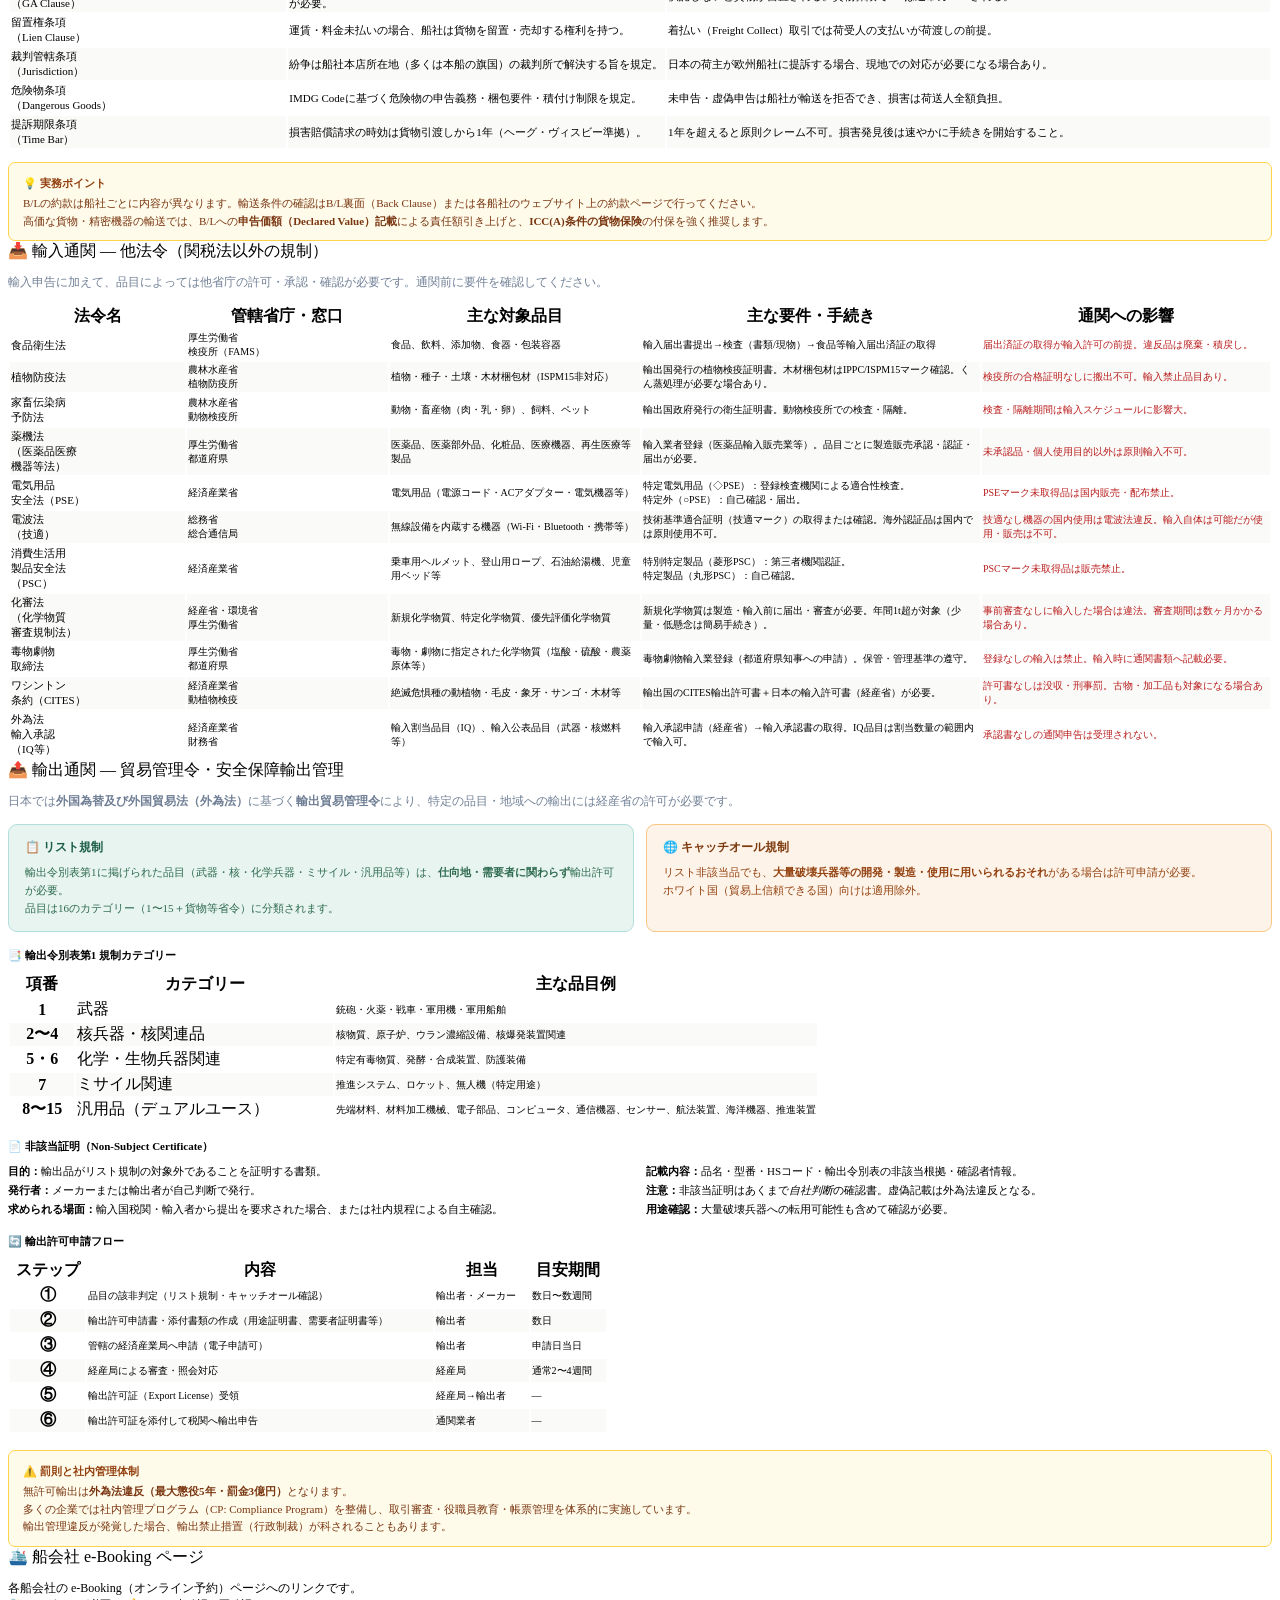
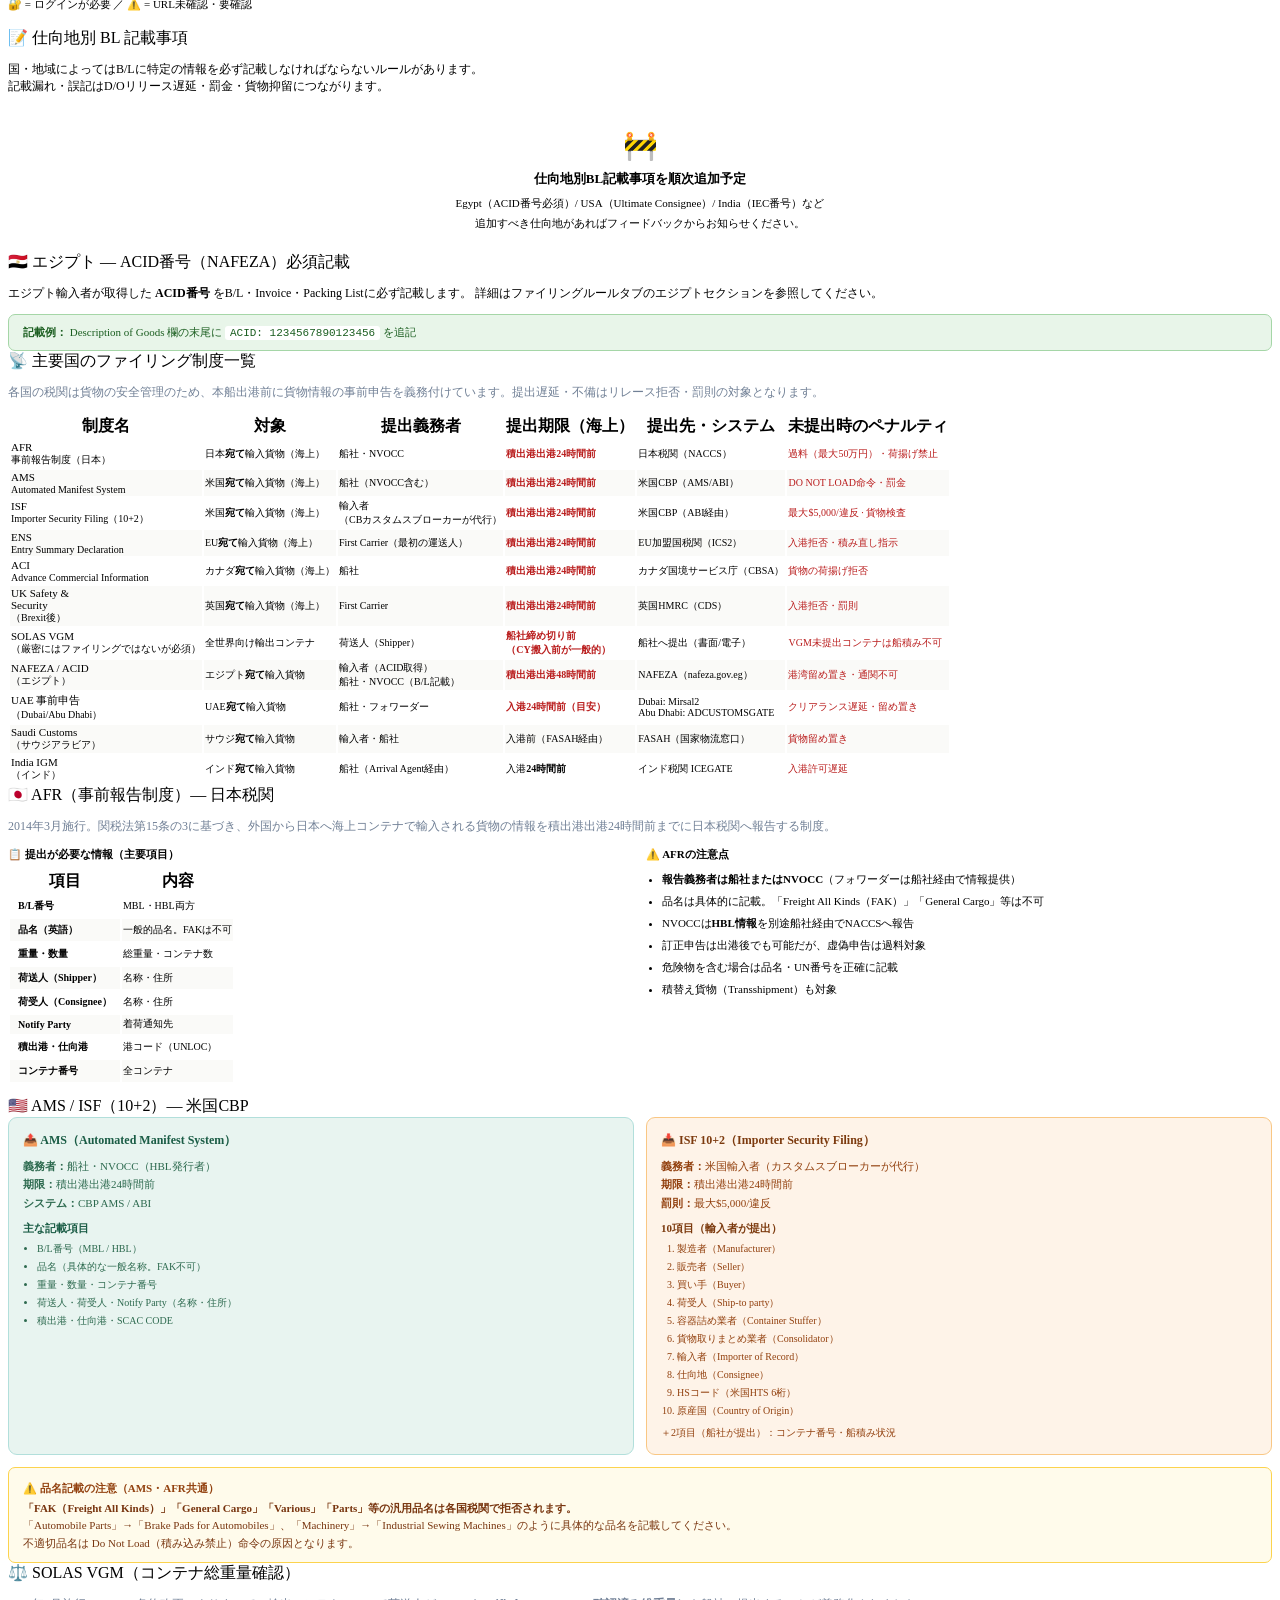
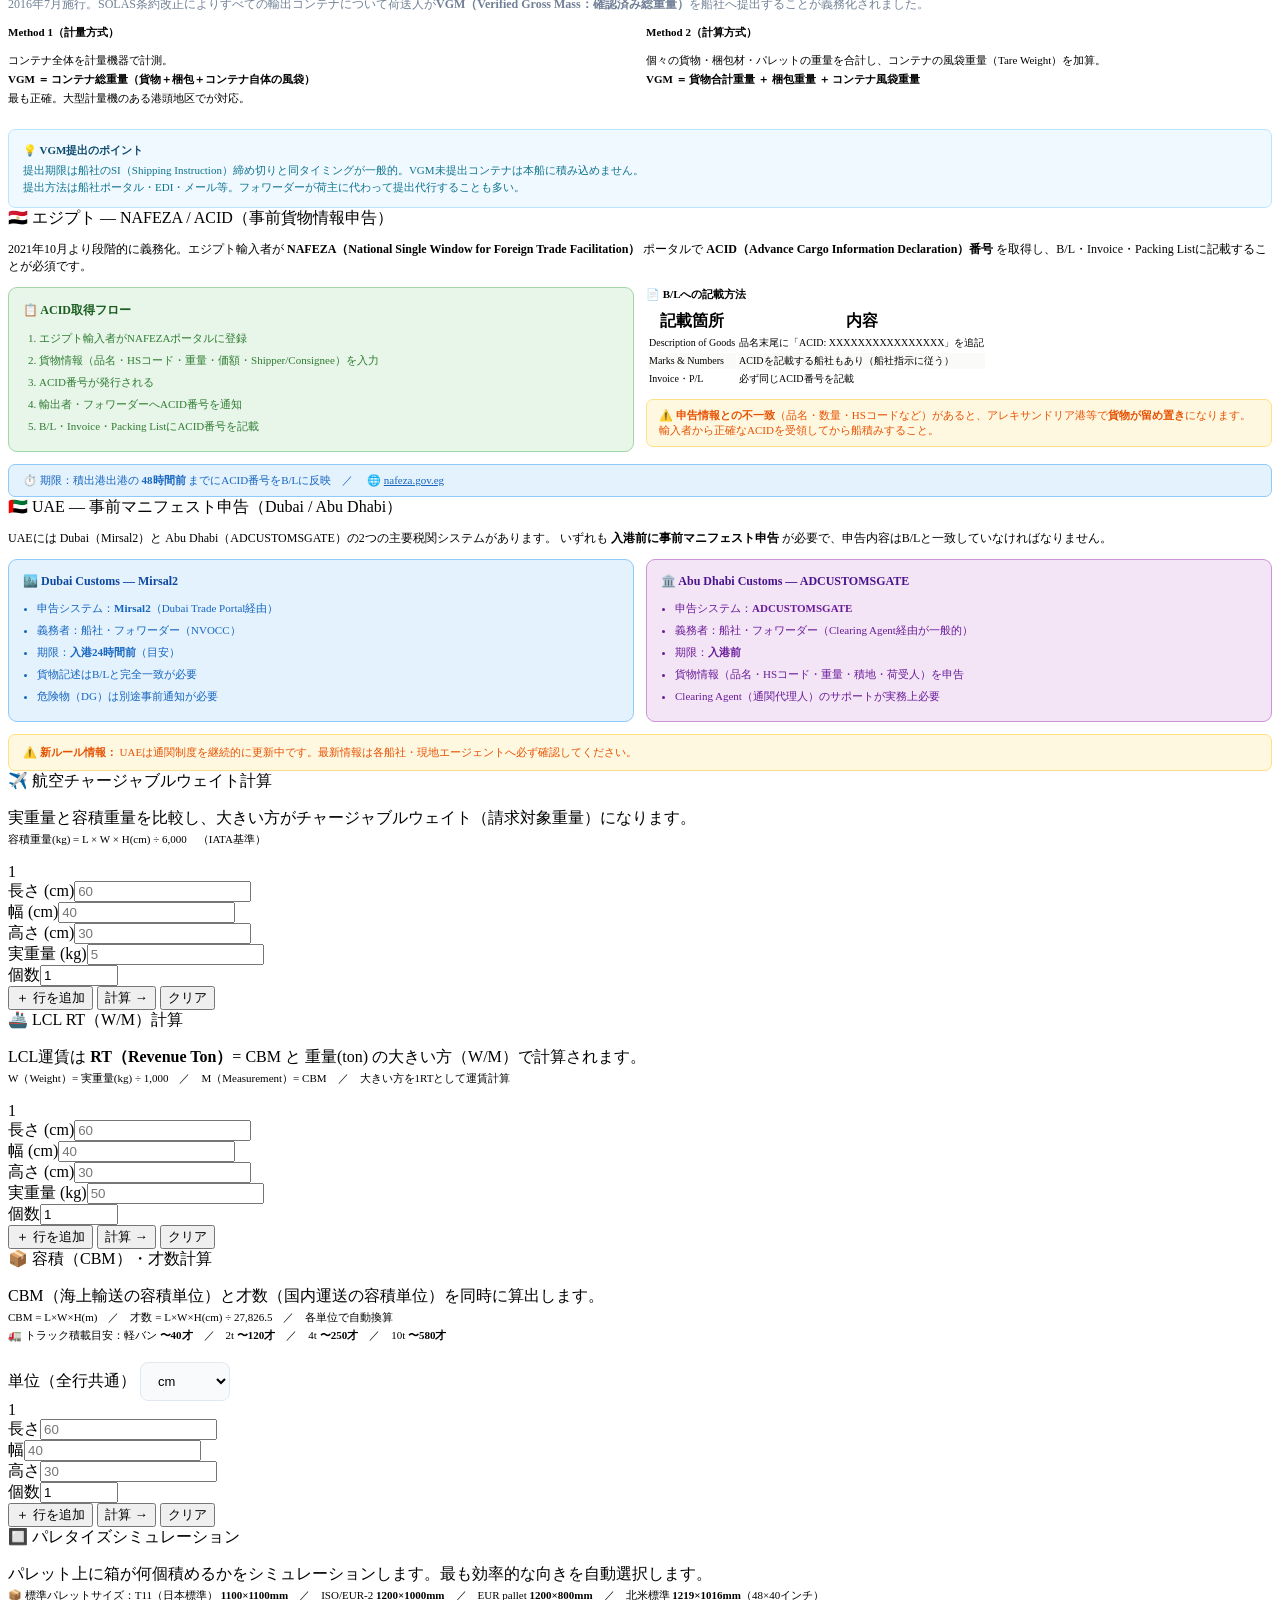
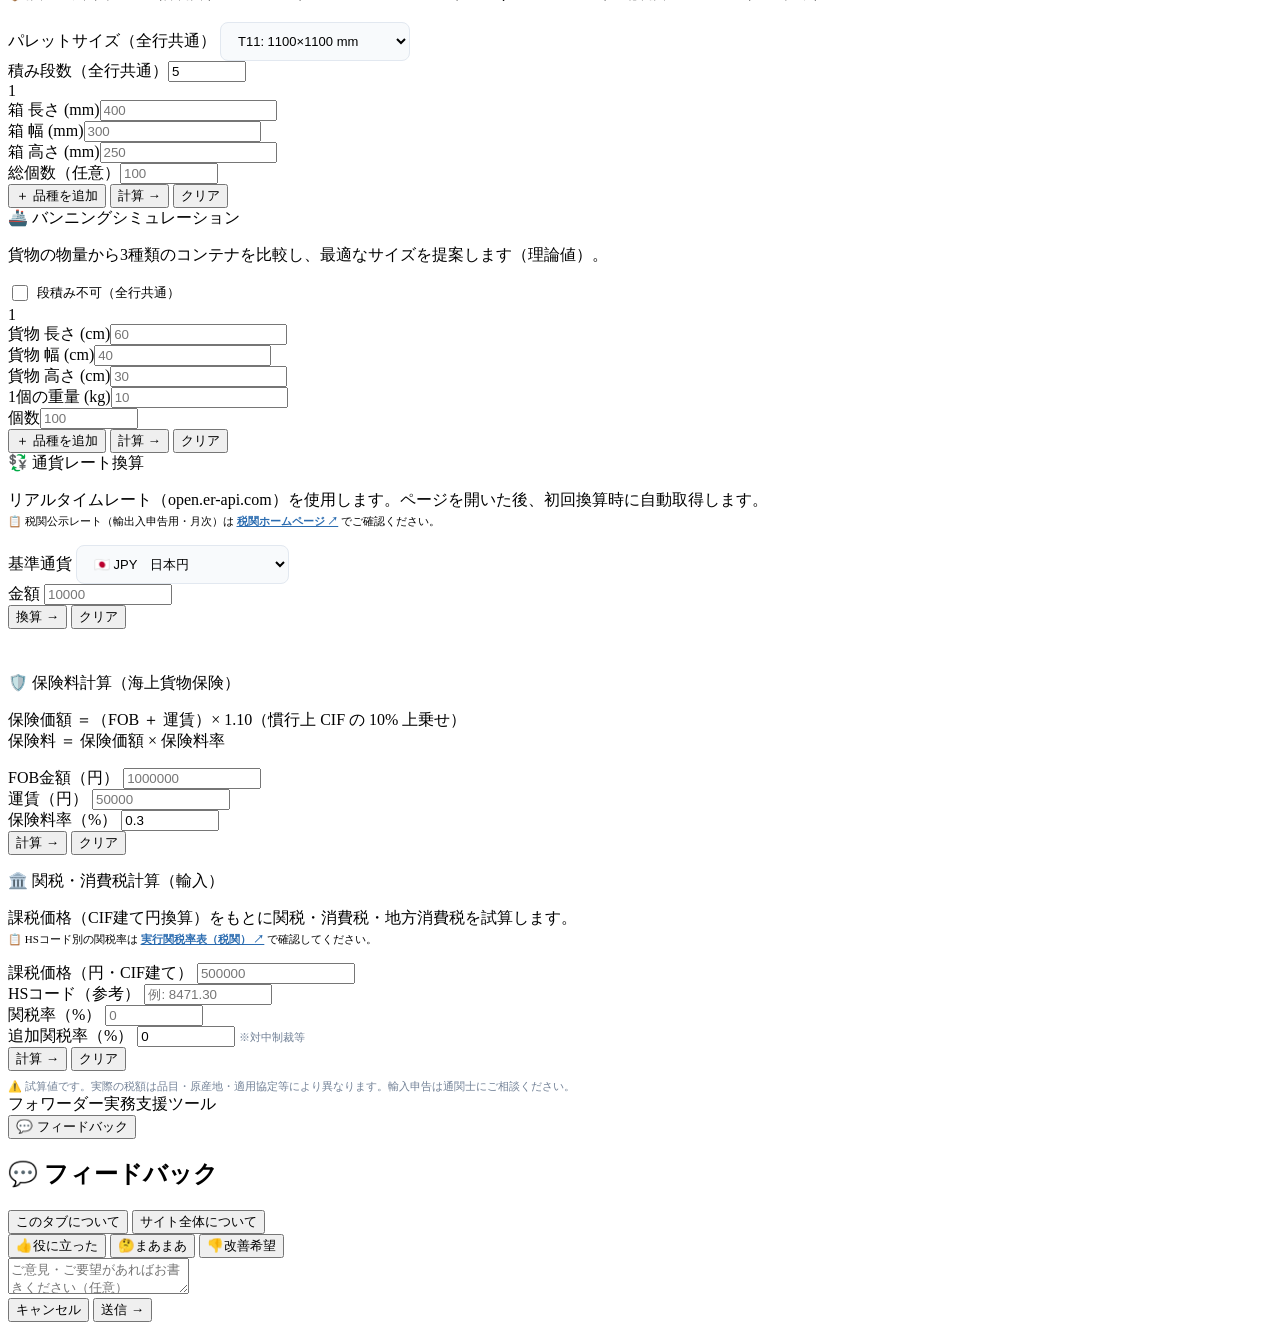
==== commit 279bb5d9: "Add files via upload" ====
--- a/portal.html
+++ b/portal.html
@@ -2,3764 +2,10 @@
 <html lang="ja">
 <head>
 <meta charset="UTF-8">
-<meta name="viewport" content="width=device-width, initial-scale=1.0">
-<title>実務支援</title>
-<style>
-:root {
-  --bg:        #f2ede6;
-  --card-bg:   #faf7f2;
-  --border:    #d9cfc2;
-  --border-md: #c4b49a;
-  --accent:    #6b5a42;
-  --accent-dk: #3d2e1e;
-  --accent-lt: #f0e8d8;
-  --text:      #2d2418;
-  --text-md:   #7d6b56;
-  --text-lt:   #a8947e;
-  color-scheme: light;
-}
-* { box-sizing: border-box; margin: 0; padding: 0; }
-
-body {
-  font-family: -apple-system, BlinkMacSystemFont, 'Segoe UI', 'Helvetica Neue', sans-serif;
-  background: var(--bg);
-  color: var(--text);
-  font-size: 14px;
-  line-height: 1.5;
-  min-height: 100vh;
-}
-
-.app { max-width: 960px; margin: 0 auto; padding: 20px 16px; }
-
-/* ===== Header ===== */
-.header {
-  background: var(--accent-dk);
-  color: #f5ede0;
-  border-radius: 12px;
-  padding: 20px 24px;
-  margin-bottom: 16px;
-}
-.header h1 { font-size: 18px; font-weight: 700; letter-spacing: 0.02em; }
-.header .subtitle { font-size: 12px; opacity: 0.6; margin-top: 4px; }
-
-/* ===== Tab Navigation ===== */
-.tab-nav {
-  display: flex;
-  gap: 3px;
-  background: var(--card-bg);
-  border-radius: 10px;
-  padding: 5px;
-  margin-bottom: 16px;
-  border: 1px solid var(--border);
-  flex-wrap: wrap;
-}
-.tab-btn {
-  flex: 1;
-  min-width: 110px;
-  padding: 8px 10px;
-  border: none;
-  background: transparent;
-  border-radius: 7px;
-  font-size: 12px;
-  font-weight: 600;
-  color: var(--text-md);
-  cursor: pointer;
-  transition: all 0.15s;
-  white-space: nowrap;
-  text-align: center;
-}
-.tab-btn:hover { background: var(--accent-lt); color: var(--accent-dk); }
-.tab-btn.active {
-  background: var(--accent);
-  color: #f5ede0;
-}
-
-/* ===== Tab Content ===== */
-.tab-content { display: none; }
-.tab-content.active { display: block; }
-
-/* ===== Cards ===== */
-.card {
-  background: var(--card-bg);
-  border-radius: 10px;
-  padding: 18px 20px;
-  margin-bottom: 14px;
-  border: 1px solid var(--border);
-}
-.section-title {
-  font-size: 11px;
-  font-weight: 700;
-  color: var(--text-md);
-  text-transform: uppercase;
-  letter-spacing: 0.9px;
-  margin-bottom: 14px;
-  display: flex;
-  align-items: center;
-  gap: 6px;
-}
-
-/* ===== Forms ===== */
-.lookup-form {
-  display: flex;
-  gap: 8px;
-  flex-wrap: wrap;
-}
-.lookup-form select,
-.lookup-form input[type="text"] {
-  padding: 9px 12px;
-  border: 1px solid var(--border);
-  border-radius: 7px;
-  font-size: 13px;
-  background: #fff;
-  color: var(--text);
-  outline: none;
-  transition: border-color 0.2s;
-}
-.lookup-form select:focus,
-.lookup-form input[type="text"]:focus { border-color: var(--accent); }
-.lookup-form select { min-width: 200px; cursor: pointer; }
-.lookup-form input[type="text"] { flex: 1; min-width: 200px; }
-
-/* ===== Buttons ===== */
-.btn-primary {
-  background: var(--accent);
-  color: #f5ede0;
-  border: none;
-  padding: 9px 18px;
-  border-radius: 7px;
-  font-size: 13px;
-  font-weight: 600;
-  cursor: pointer;
-  white-space: nowrap;
-  transition: background 0.2s;
-}
-.btn-primary:hover { background: var(--accent-dk); }
-
-.btn-open {
-  background: var(--accent);
-  color: #f5ede0;
-  text-decoration: none;
-  padding: 6px 14px;
-  border-radius: 7px;
-  font-size: 12px;
-  font-weight: 700;
-  white-space: nowrap;
-  transition: background 0.2s;
-  display: inline-block;
-}
-.btn-open:hover { background: var(--accent-dk); }
-
-/* ===== Result box ===== */
-.result-box {
-  margin-top: 12px;
-  padding: 11px 14px;
-  background: var(--accent-lt);
-  border: 1px solid var(--border-md);
-  border-radius: 8px;
-  display: none;
-  align-items: center;
-  justify-content: space-between;
-  gap: 10px;
-  flex-wrap: wrap;
-}
-.result-box.show { display: flex; }
-.result-url { color: var(--accent); font-size: 12px; word-break: break-all; flex: 1; }
-
-/* ===== Carrier badge ===== */
-.carrier-badge {
-  display: inline-block;
-  padding: 3px 9px;
-  border-radius: 10px;
-  font-size: 11px;
-  font-weight: 700;
-}
-.c-Maersk     { background:#e8e4dc; color:#3d2e1e; }
-.c-MSC        { background:#ede8e0; color:#3d2e1e; }
-.c-CMACGM     { background:#e8e4dc; color:#3d2e1e; }
-.c-Evergreen  { background:#e4e8e0; color:#2a3a22; }
-.c-ONE        { background:#ede8e0; color:#3d2e1e; }
-.c-HapagLloyd { background:#edeae3; color:#3d2e1e; }
-.c-YangMing   { background:#ede8e4; color:#3d2e1e; }
-.c-PIL        { background:#e8e8e4; color:#3d2e1e; }
-.c-WanHai     { background:#e4e8ed; color:#3d2e1e; }
-.c-OOCL       { background:#e8e4dc; color:#3d2e1e; }
-.c-COSCO      { background:#ede8e0; color:#3d2e1e; }
-.c-ZIM        { background:#edeae3; color:#3d2e1e; }
-.c-other      { background:#e8e8e4; color:#3d2e1e; }
-.c-IAL        { background:#e4eae8; color:#3d2e1e; }
-.c-SITC       { background:#e8e4ed; color:#3d2e1e; }
-.c-HMM        { background:#ede4e4; color:#3d2e1e; }
-.c-TSL        { background:#e4ede4; color:#3d2e1e; }
-.c-KMTC       { background:#ede8dc; color:#3d2e1e; }
-
-/* ===== Carrier Grid ===== */
-.carrier-grid {
-  display: grid;
-  grid-template-columns: repeat(auto-fill, minmax(130px, 1fr));
-  gap: 7px;
-  margin-top: 4px;
-}
-.carrier-card {
-  border: 1px solid var(--border);
-  border-radius: 9px;
-  padding: 12px 8px;
-  text-align: center;
-  cursor: pointer;
-  transition: all 0.15s;
-  background: #fff;
-}
-.carrier-card:hover {
-  border-color: var(--accent);
-  background: var(--accent-lt);
-  transform: translateY(-1px);
-}
-.carrier-card .icon { font-size: 22px; margin-bottom: 5px; }
-.carrier-card .name { font-weight: 700; font-size: 12px; color: var(--text); }
-.carrier-card .domain { font-size: 10px; color: var(--text-lt); margin-top: 2px; }
-.carrier-card .clipboard-badge {
-  display: inline-block;
-  margin-top: 5px;
-  font-size: 10px;
-  font-weight: 600;
-  color: #7a5c30;
-  background: #f0e4cc;
-  border: 1px solid #d4bc8e;
-  border-radius: 4px;
-  padding: 1px 6px;
-}
-.carrier-card .disabled-badge {
-  display: inline-block;
-  margin-top: 5px;
-  font-size: 10px;
-  font-weight: 600;
-  color: var(--text-lt);
-  background: var(--bg);
-  border: 1px solid var(--border);
-  border-radius: 4px;
-  padding: 1px 6px;
-}
-.carrier-card.tracking-disabled { opacity: 0.45; cursor: not-allowed; }
-.carrier-card.tracking-disabled:hover {
-  transform: none;
-  background: #fff;
-  border-color: var(--border);
-}
-#clipboard-toast {
-  position: fixed;
-  bottom: 28px;
-  left: 50%;
-  transform: translateX(-50%) translateY(20px);
-  background: var(--accent-dk);
-  color: #f5ede0;
-  padding: 10px 20px;
-  border-radius: 9px;
-  font-size: 13px;
-  font-weight: 600;
-  opacity: 0;
-  transition: opacity 0.25s, transform 0.25s;
-  pointer-events: none;
-  z-index: 9999;
-  white-space: nowrap;
-}
-#clipboard-toast.show { opacity: 1; transform: translateX(-50%) translateY(0); }
-.carrier-card .verified-badge {
-  display: inline-block;
-  margin-top: 5px;
-  font-size: 10px;
-  font-weight: 600;
-  color: #3a5c36;
-  background: #dcebd8;
-  border: 1px solid #a8c8a0;
-  border-radius: 4px;
-  padding: 1px 6px;
-}
-
-/* ===== Portal Grid ===== */
-.portal-grid {
-  display: grid;
-  grid-template-columns: repeat(auto-fill, minmax(200px, 1fr));
-  gap: 10px;
-}
-.portal-card {
-  border: 1px solid var(--border);
-  border-radius: 9px;
-  padding: 14px;
-  background: #fff;
-  transition: all 0.15s;
-}
-.portal-card:hover { border-color: var(--accent); background: var(--accent-lt); }
-.portal-card .portal-name { font-weight: 700; font-size: 13px; color: var(--text); margin-bottom: 4px; }
-.portal-card .portal-desc { font-size: 11px; color: var(--text-md); margin-bottom: 10px; }
-
-/* ===== BL/DO 手続きタイプ切替 ===== */
-.proc-type-btn {
-  padding: 7px 16px;
-  border: 1.5px solid var(--border);
-  border-radius: 7px;
-  font-size: 13px;
-  font-weight: 600;
-  cursor: pointer;
-  background: #fff;
-  color: var(--text-md);
-  transition: all 0.15s;
-}
-.proc-type-btn:hover { border-color: var(--accent); color: var(--accent); }
-.proc-type-btn.active { border-color: var(--accent); background: var(--accent-lt); color: var(--accent-dk); }
-
-/* ===== Guidance Card ===== */
-.guidance-card {
-  background: var(--bg);
-  border: 1px solid var(--border);
-  border-radius: 9px;
-  padding: 16px 18px;
-  margin-top: 14px;
-}
-.guidance-header {
-  display: flex;
-  align-items: center;
-  justify-content: space-between;
-  margin-bottom: 12px;
-  flex-wrap: wrap;
-  gap: 8px;
-}
-.guidance-title { font-weight: 700; font-size: 14px; color: var(--text); }
-.guidance-steps { list-style: none; counter-reset: step-counter; }
-.guidance-steps li {
-  counter-increment: step-counter;
-  position: relative;
-  padding: 7px 0 7px 34px;
-  font-size: 13px;
-  color: var(--text-md);
-  border-bottom: 1px solid var(--border);
-}
-.guidance-steps li:last-child { border-bottom: none; }
-.guidance-steps li::before {
-  content: counter(step-counter);
-  position: absolute;
-  left: 0;
-  top: 7px;
-  width: 22px;
-  height: 22px;
-  background: var(--accent);
-  color: #f5ede0;
-  border-radius: 50%;
-  display: flex;
-  align-items: center;
-  justify-content: center;
-  font-size: 11px;
-  font-weight: 700;
-}
-
-.badge-ok {
-  display: inline-flex; align-items: center; gap: 4px;
-  background: #dcebd8; color: #3a5c36; border: 1px solid #a8c8a0;
-  padding: 3px 9px; border-radius: 5px; font-size: 11px; font-weight: 600;
-}
-.badge-na {
-  display: inline-flex; align-items: center; gap: 4px;
-  background: #f0e4cc; color: #7a5c30; border: 1px solid #d4bc8e;
-  padding: 3px 9px; border-radius: 5px; font-size: 11px; font-weight: 600;
-}
-
-/* ===== BL記載事項グリッド ===== */
-.blrules-grid {
-  display: grid;
-  grid-template-columns: repeat(auto-fill, minmax(180px, 1fr));
-  gap: 7px;
-}
-.blrules-card {
-  border: 1px solid var(--border);
-  border-radius: 7px;
-  padding: 11px 13px;
-  background: #fff;
-}
-.blrules-carrier { font-weight: 700; font-size: 12px; color: var(--text); margin-bottom: 5px; }
-.blrules-link { color: var(--accent); font-size: 11px; font-weight: 600; text-decoration: none; }
-.blrules-link:hover { text-decoration: underline; }
-.blrules-na { color: var(--text-lt); font-size: 11px; }
-
-/* ===== WIP Badge ===== */
-.wip-badge {
-  display: inline-block;
-  margin-left: 8px;
-  padding: 2px 7px;
-  background: #f0e4cc;
-  color: #7a5c30;
-  border: 1px solid #d4bc8e;
-  border-radius: 4px;
-  font-size: 10px;
-  font-weight: 600;
-  letter-spacing: 0;
-  text-transform: none;
-  vertical-align: middle;
-}
-
-/* ===== Footer ===== */
-.footer {
-  margin-top: 22px;
-  padding: 16px 20px;
-  background: var(--card-bg);
-  border-radius: 10px;
-  border: 1px solid var(--border);
-  display: flex;
-  align-items: center;
-  justify-content: center;
-  gap: 10px;
-  flex-wrap: wrap;
-}
-.footer-text { font-size: 12px; color: var(--text-md); }
-.footer-link {
-  display: inline-flex; align-items: center; gap: 5px;
-  background: var(--accent-dk);
-  color: #f5ede0;
-  text-decoration: none;
-  padding: 6px 14px; border-radius: 7px;
-  font-size: 12px; font-weight: 700; transition: opacity 0.2s;
-}
-.footer-link:hover { opacity: 0.82; }
-
-/* ===== Responsive ===== */
-@media (max-width: 600px) {
-  .lookup-form { flex-direction: column; }
-  .lookup-form input, .lookup-form select { width: 100%; }
-  .tab-btn { font-size: 11px; padding: 7px 5px; min-width: 80px; }
-}
-
-/* ===== 計算ツール ===== */
-.calc-desc { font-size: 12px; color: var(--text-md); margin-bottom: 14px; line-height: 1.7; }
-.calc-field { display: flex; flex-direction: column; gap: 4px; }
-.calc-label { font-size: 11px; color: var(--text-md); font-weight: 600; white-space: nowrap; }
-.calc-input {
-  width: 90px; padding: 9px 12px;
-  border: 1px solid var(--border); border-radius: 7px;
-  font-size: 13px; background: #fff; color: var(--text);
-  outline: none; transition: border-color 0.2s;
-}
-.calc-input:focus { border-color: var(--accent); }
-.calc-result {
-  margin-top: 14px; padding: 15px;
-  background: var(--accent-lt); border: 1px solid var(--border-md); border-radius: 9px;
-}
-.calc-row { display: flex; flex-wrap: wrap; gap: 12px; }
-.calc-item { flex: 1; min-width: 160px; }
-.calc-item.hl {
-  background: #fff; border-radius: 8px; padding: 10px 14px;
-  border: 1px solid var(--border);
-}
-.calc-item-label { font-size: 11px; color: var(--text-md); font-weight: 600; margin-bottom: 4px; }
-.calc-item-value { font-size: 16px; font-weight: 700; color: var(--accent); }
-.calc-note { font-size: 11px; color: var(--text-lt); font-weight: 400; }
-
-.calc-history-entry { border-bottom: 1px solid var(--border); padding-bottom: 12px; margin-bottom: 12px; }
-.calc-history-entry:last-child { border-bottom: none; margin-bottom: 0; padding-bottom: 0; }
-.calc-history-header { display: flex; align-items: center; gap: 8px; margin-bottom: 8px; }
-.calc-history-num { font-size: 11px; font-weight: 700; color: var(--accent); background: var(--accent-lt); padding: 2px 7px; border-radius: 10px; white-space: nowrap; }
-.calc-history-summary { font-size: 11px; color: var(--text-md); flex: 1; }
-.calc-history-close { background: none; border: none; color: var(--text-lt); cursor: pointer; font-size: 16px; padding: 0 4px; line-height: 1; }
-.calc-history-close:hover { color: #b04040; }
-.btn-clear { background: var(--card-bg); color: var(--text-md); border: 1px solid var(--border); padding: 9px 13px; border-radius: 7px; font-size: 13px; font-weight: 600; cursor: pointer; white-space: nowrap; transition: all 0.2s; }
-.btn-clear:hover { background: #f0dada; color: #8c3a3a; border-color: #c8a0a0; }
-
-/* ===== 追跡履歴スタック ===== */
-.track-history-wrap { margin-bottom: 14px; }
-.track-history-list { display: flex; flex-wrap: wrap; gap: 7px; margin-top: 8px; }
-.track-history-item {
-  display: flex; align-items: center; gap: 8px;
-  background: #fff; border: 1px solid var(--border); border-radius: 8px;
-  padding: 7px 12px; cursor: pointer; transition: all 0.15s; font-size: 12px;
-}
-.track-history-item:hover { border-color: var(--accent); background: var(--accent-lt); }
-.track-history-num  { font-weight: 700; color: var(--text); }
-.track-history-carr { color: var(--text-md); font-size: 11px; }
-.track-history-date { color: var(--text-lt); font-size: 11px; }
-.track-history-del  { background: none; border: none; color: var(--text-lt); cursor: pointer; padding: 0 2px; font-size: 14px; line-height: 1; }
-.track-history-del:hover { color: #b04040; }
-
-/* ===== 計算結果コピーボタン ===== */
-.btn-copy-result {
-  background: none; border: 1px solid var(--border); color: var(--text-md);
-  padding: 2px 8px; border-radius: 5px; font-size: 11px;
-  cursor: pointer; white-space: nowrap; transition: all 0.15s;
-}
-.btn-copy-result:hover { background: var(--accent-lt); border-color: var(--accent); color: var(--accent-dk); }
-
-/* ===== コンテナ断面SVG ===== */
-.container-svg-wrap  { margin-top: 14px; display: flex; flex-wrap: wrap; gap: 14px; align-items: flex-start; }
-.container-svg-item  { text-align: center; }
-.container-svg-label { font-size: 11px; color: var(--text-md); font-weight: 600; margin-top: 4px; }
-.container-svg-sub   { font-size: 10px; color: var(--text-lt); margin-top: 2px; }
-
-/* ===== フィードバックフッター ===== */
-.feedback-footer {
-  margin-top: 22px;
-  padding: 14px 18px;
-  background: var(--bg);
-  border: 1px solid var(--border);
-  border-radius: 10px;
-}
-.feedback-footer-title {
-  font-size: 11px;
-  font-weight: 700;
-  color: var(--text-lt);
-  letter-spacing: 0.05em;
-  margin-bottom: 8px;
-}
-.feedback-textarea {
-  width: 100%;
-  min-height: 68px;
-  padding: 9px 12px;
-  border: 1px solid var(--border);
-  border-radius: 7px;
-  font-size: 13px;
-  font-family: inherit;
-  resize: vertical;
-  box-sizing: border-box;
-  background: #fff;
-  color: var(--text);
-  transition: border-color .2s;
-}
-.feedback-textarea:focus { outline: none; border-color: var(--accent); }
-.feedback-actions { display: flex; align-items: center; gap: 12px; margin-top: 8px; }
-.feedback-status { font-size: 12px; color: #5a8a52; }
-
-
-/* ===== 航路記事カード ===== */
-.route-card {
-  display: flex;
-  align-items: center;
-  justify-content: space-between;
-  gap: 10px;
-  text-decoration: none;
-  border: 1px solid var(--border);
-  border-radius: 6px;
-  padding: 8px 12px;
-  background: #fff;
-  transition: all 0.15s;
-  color: inherit;
-}
-.route-card:hover {
-  border-color: var(--accent);
-  background: var(--accent-lt);
-}
-.route-card-title {
-  font-weight: 600;
-  font-size: 13px;
-  color: var(--text);
-  white-space: nowrap;
-  overflow: hidden;
-  text-overflow: ellipsis;
-  flex: 1;
-}
-.route-card-desc {
-  display: none;
-}
-.route-card-meta {
-  font-size: 11px;
-  color: var(--text-lt);
-  white-space: nowrap;
-  flex-shrink: 0;
-}
-
-
-/* ===== インコタームズタブ ===== */
-.inco-group-label {
-  font-size: 11px;
-  font-weight: 700;
-  color: var(--text-md);
-  margin: 12px 0 8px;
-  text-transform: uppercase;
-  letter-spacing: 0.7px;
-}
-.inco-stage-grid {
-  display: flex;
-  flex-wrap: wrap;
-  gap: 7px;
-  margin-bottom: 6px;
-}
-.inco-stage-btn {
-  padding: 8px 14px;
-  border: 1.5px solid var(--border-md);
-  border-radius: 8px;
-  font-size: 12px;
-  font-weight: 600;
-  color: var(--text-md);
-  background: #fff;
-  cursor: pointer;
-  transition: all 0.15s;
-  user-select: none;
-}
-.inco-stage-btn:hover { border-color: var(--accent); background: var(--accent-lt); }
-.inco-stage-btn.selected {
-  background: var(--accent);
-  color: #f5ede0;
-  border-color: var(--accent);
-}
-.inco-results-wrap {
-  display: flex;
-  flex-wrap: wrap;
-  gap: 10px;
-  margin-top: 14px;
-}
-.inco-result-card {
-  background: var(--card-bg);
-  border: 2px solid var(--accent);
-  border-radius: 10px;
-  padding: 12px 16px;
-  min-width: 130px;
-  text-align: center;
-}
-.inco-result-card.no-match {
-  border-color: var(--border-md);
-  background: var(--bg);
-}
-.inco-result-code {
-  font-size: 22px;
-  font-weight: 800;
-  color: var(--accent-dk);
-}
-.inco-result-name {
-  font-size: 10px;
-  color: var(--text-md);
-  margin-top: 3px;
-  line-height: 1.4;
-}
-.inco-result-note {
-  font-size: 10px;
-  color: var(--text-lt);
-  margin-top: 5px;
-  line-height: 1.4;
-}
-.inco-mode-tag {
-  display: inline-block;
-  font-size: 9px;
-  font-weight: 700;
-  padding: 1px 6px;
-  border-radius: 3px;
-  margin-top: 5px;
-}
-.inco-mode-tag.sea  { background: #dbeafe; color: #1e40af; }
-.inco-mode-tag.all  { background: #dcfce7; color: #166534; }
-/* 一覧表 */
-.inco-table-wrap { overflow-x: auto; margin-top: 6px; }
-.inco-table {
-  border-collapse: collapse;
-  min-width: 680px;
-  width: 100%;
-  font-size: 11px;
-}
-.inco-table th {
-  background: var(--accent-lt);
-  color: var(--accent-dk);
-  padding: 7px 6px;
-  border: 1px solid var(--border);
-  font-weight: 700;
-  text-align: center;
-  white-space: nowrap;
-  vertical-align: bottom;
-  line-height: 1.3;
-}
-.inco-table th.stage-group-ex { background: #e8f4f0; color: #1a5c45; }
-.inco-table th.stage-group-im { background: #fef3e8; color: #7c3a0e; }
-.inco-table td {
-  padding: 6px 5px;
-  border: 1px solid var(--border);
-  text-align: center;
-  font-size: 11px;
-}
-.inco-table td.code-cell {
-  font-weight: 800;
-  font-size: 13px;
-  color: var(--accent-dk);
-  text-align: left;
-  padding-left: 10px;
-  white-space: nowrap;
-}
-.inco-table td.name-cell {
-  font-size: 10px;
-  color: var(--text-md);
-  text-align: left;
-  white-space: nowrap;
-}
-.inco-table td.seller { background: #bbf7d0; color: #14532d; font-weight: 700; }
-.inco-table td.buyer  { background: var(--bg); color: var(--text-lt); }
-.inco-table td.mode-cell {
-  font-size: 9px;
-  font-weight: 700;
-  white-space: nowrap;
-}
-.inco-table tr:hover td { filter: brightness(0.97); }
-
-
-/* ===== カテゴリーナビ（2段タブ上段） ===== */
-.cat-nav {
-  display: flex;
-  gap: 5px;
-  margin-bottom: 6px;
-  flex-wrap: wrap;
-}
-.cat-btn {
-  flex: 1;
-  min-width: 90px;
-  padding: 10px 8px;
-  border: 1px solid var(--border-md);
-  background: var(--card-bg);
-  border-radius: 8px;
-  font-size: 12px;
-  font-weight: 700;
-  color: var(--text-md);
-  cursor: pointer;
-  transition: all 0.15s;
-  text-align: center;
-  white-space: nowrap;
-}
-.cat-btn:hover { background: var(--accent-lt); color: var(--accent-dk); border-color: var(--accent); }
-.cat-btn.active {
-  background: var(--accent-dk);
-  color: #f5ede0;
-  border-color: var(--accent-dk);
-}
-/* サブタブナビ（2段タブ下段）*/
-.sub-nav { display: none !important; margin-bottom: 14px; }
-.sub-nav.active { display: flex !important; }
-
-  
-/* ===== セクション別フィードバックウィジェット ===== */
-.section-fb {
-  margin-top: 14px;
-  padding-top: 10px;
-  border-top: 1px solid var(--border);
-  display: flex;
-  flex-direction: column;
-  align-items: flex-start;
-}
-.section-fb-btn {
-  background: none;
-  border: 1px solid var(--border);
-  color: var(--text-lt);
-  font-size: 11px;
-  padding: 4px 11px;
-  border-radius: 5px;
-  cursor: pointer;
-  transition: all 0.15s;
-  line-height: 1.5;
-}
-.section-fb-btn:hover {
-  background: var(--accent-lt);
-  border-color: var(--accent);
-  color: var(--accent-dk);
-}
-.section-fb-form {
-  display: none;
-  width: 100%;
-  margin-top: 8px;
-}
-.section-fb-form.open { display: block; }
-.section-fb-textarea {
-  width: 100%;
-  min-height: 60px;
-  padding: 8px 10px;
-  border: 1px solid var(--border);
-  border-radius: 6px;
-  font-size: 12px;
-  font-family: inherit;
-  resize: vertical;
-  background: #fff;
-  color: var(--text);
-  box-sizing: border-box;
-  transition: border-color 0.2s;
-}
-.section-fb-textarea:focus { outline: none; border-color: var(--accent); }
-.section-fb-actions {
-  display: flex;
-  align-items: center;
-  gap: 10px;
-  margin-top: 6px;
-}
-.section-fb-status { font-size: 12px; }
-</style>
+<meta http-equiv="refresh" content="0; url=index.html">
+<title>リダイレクト中...</title>
 </head>
 <body>
-<div id="clipboard-toast">📋 番号をコピーしました。貼り付けて検索してください。</div>
-<div class="app">
-
-  <!-- ===================== BANNER =====================
-       差し替え手順: 下の <img> タグの src を画像パスまたはURLに変更するだけです。
-       プレースホルダー期間中はグラデーションヘッダーが表示されます。
-  ====================================================== -->
-  <!-- BANNER START -->
-  <!-- <img src="banner.png" alt="フォワーダー実務ポータル" style="width:100%;border-radius:14px;margin-bottom:18px;display:block;"> -->
-  <!-- BANNER END -->
-
-  <!-- Header（バナー差し替え後はこのブロックを削除またはコメントアウト） -->
-  <div class="header" style="display:flex;align-items:center;justify-content:space-between;flex-wrap:wrap;gap:12px;">
-    <div>
-      <h1>🛠️ 実務支援</h1>
-      <div class="subtitle">ブックマーク・知識・計算機をひとまとめに &nbsp;｜&nbsp; 最終更新: <span id="last-updated">-</span></div>
-    </div>
-    <a href="index.html"
-       style="display:inline-flex;align-items:center;gap:5px;background:rgba(255,255,255,0.15);color:#f5ede0;text-decoration:none;padding:7px 14px;border-radius:8px;font-size:12px;font-weight:700;white-space:nowrap;border:1px solid rgba(255,255,255,0.25);flex-shrink:0;"
-       onmouseover="this.style.background='rgba(255,255,255,0.28)'"
-       onmouseout="this.style.background='rgba(255,255,255,0.15)'">← コンテナの片隅で</a>
-  </div>
-
-  <!-- Tab Navigation -->
-  <!-- ===== カテゴリーナビ（上段） ===== -->
-  <div class="cat-nav">
-    <button class="cat-btn active" onclick="switchCategory('calc',   this)">🧮 計算</button>
-    <button class="cat-btn"        onclick="switchCategory('vessel', this)">🚢 本船・航路</button>
-    <button class="cat-btn"        onclick="switchCategory('cost',   this)">💴 料金・費用</button>
-    <button class="cat-btn"        onclick="switchCategory('docs',   this)">📄 書類・通関</button>
-    <button class="cat-btn"        onclick="switchCategory('ref',    this)">📚 知識・参考</button>
-
-    <button class="cat-btn"        onclick="switchCategory('booking', this)">📋 Booking/SI</button>
-  </div>
-
-  <!-- ===== サブタブナビ（下段・カテゴリー別） ===== -->
-  <div class="tab-nav sub-nav active" id="sub-calc">
-    <button class="tab-btn active" onclick="switchTab('calc',   this)">📐 計算（サイズ）</button>
-    <button class="tab-btn"        onclick="switchTab('rate',   this)">💰 計算（お金）</button>
-  </div>
-  <div class="tab-nav sub-nav" id="sub-vessel">
-    <button class="tab-btn" onclick="switchTab('tracking', this)">🔍 トラッキング</button>
-    <button class="tab-btn" onclick="switchTab('vessel',   this)">🚢 スケジュール</button>
-    <button class="tab-btn" onclick="switchTab('cycut',    this)">📅 CY OPEN/CUT</button>
-    <button class="tab-btn" onclick="switchTab('route',    this)">🗺️ サービス航路</button>
-  </div>
-  <div class="tab-nav sub-nav" id="sub-cost">
-    <button class="tab-btn" onclick="switchTab('surcharge', this)">💴 サーチャージ 🚧</button>
-    <button class="tab-btn" onclick="switchTab('freetime',  this)">⏱️ フリータイム 🚧</button>
-  </div>
-  <div class="tab-nav sub-nav" id="sub-docs">
-    <button class="tab-btn" onclick="switchTab('bldo',    this)">📄 書類</button>
-    <button class="tab-btn" onclick="switchTab('blrules', this)">📋 BL記載事項 🚧</button>
-    <button class="tab-btn" onclick="switchTab('regs',    this)">🔒 貿易管理令・他法令</button>
-  </div>
-  <div class="tab-nav sub-nav" id="sub-ref">
-    <button class="tab-btn" onclick="switchTab('incoterms',  this)">📦 インコタームズ</button>
-    <button class="tab-btn" onclick="switchTab('sizes',      this)">📏 種類・サイズ</button>
-    <button class="tab-btn" onclick="switchTab('insurance',  this)">🛡️ 海上貨物保険</button>
-    <button class="tab-btn" onclick="switchTab('blclause',   this)">📜 BL約款</button>
-  </div>
-  <div class="tab-nav sub-nav" id="sub-booking">
-    <button class="tab-btn" onclick="switchTab('booking-tab', this)">🛳️ Booking</button>
-    <button class="tab-btn" onclick="switchTab('si', this)">📝 S/I</button>
-    <button class="tab-btn" onclick="switchTab('filing', this)">📡 ファイリングルール</button>
-  </div>
-
-  <!-- ===================== Tab 1: コンテナ追跡 ===================== -->
-  <div class="tab-content" id="tab-tracking">
-
-    <!-- 追跡履歴スタック -->
-    <div class="card track-history-wrap" id="track-history-wrap" style="display:none;">
-      <div class="section-title">🕐 最近の追跡履歴</div>
-      <p style="font-size:12px;color:var(--text-md);margin-bottom:8px;">クリックするとその番号で再追跡します。</p>
-      <div class="track-history-list" id="track-history-list"></div>
-    </div>
-
-    <div class="card">
-      <div class="section-title">🔍 クイック追跡</div>
-      <div class="lookup-form">
-        <select id="ql-carrier"></select>
-        <input type="text" id="ql-number" placeholder="コンテナ番号 or B/L番号 (例: MSKU1234567)" />
-        <button class="btn-primary" onclick="quickLookup()">追跡する 🔍</button>
-      </div>
-      <div class="result-box" id="ql-result">
-        <span class="result-url" id="ql-url"></span>
-        <a class="btn-open" id="ql-link" href="#" target="_blank">開く ↗</a>
-      </div>
-    </div>
-
-
-    <div class="card">
-      <div class="section-title">🌐 船会社別 トラッキングページ</div>
-      <p style="font-size:12px;color:#718096;margin-bottom:12px;">番号入力後にクリックするとその船会社のトラッキングページへ直接ジャンプ。番号なしの場合はトップページへ。</p>
-      <div class="carrier-grid" id="carrier-grid"></div>
-    </div>  </div><!-- /tab-tracking -->
-
-  <!-- ===================== Tab 2: 本船動静 ===================== -->
-  <div class="tab-content" id="tab-vessel">
-
-    <div class="card">
-      <div class="section-title">🌐 国内動静ポータル</div>
-      <p style="font-size:12px;color:#718096;margin-bottom:14px;">国内の本船入出港・動静を調べられる外部ポータルです。</p>
-      <div id="vessel-portal-grid" style="display:flex;flex-wrap:wrap;gap:12px;"></div>
-    </div>
-
-    <div class="card">
-      <div class="section-title">🚢 Search by Vessel — 船会社別ページへジャンプ</div>
-      <p style="font-size:12px;color:#718096;margin-bottom:14px;">船会社のボタンをクリックすると、各社の本船スケジュール検索ページへ直接移動します。</p>
-      <div class="carrier-grid" id="vessel-grid"></div>
-    </div>  </div><!-- /tab-vessel -->
-
-  <!-- ===================== CY OPEN/CUT tab ===================== -->
-  <div class="tab-content" id="tab-cycut">
-
-    <div class="card">
-      <div class="section-title">📅 CY OPEN / CUT — 船会社別ページへジャンプ</div>
-      <p style="font-size:12px;color:#718096;margin-bottom:14px;">各船会社のCY OPEN・CUTカットオフ情報ページへジャンプします。グレーの船会社は情報未登録またはご確認ください。</p>
-      <div class="carrier-grid" id="cycut-grid"></div>
-    </div>  </div><!-- /tab-cycut -->
-
-  <!-- ===================== サービス航路 tab ===================== -->
-  <div class="tab-content" id="tab-route">
-
-    <div class="card">
-      <div class="section-title">🚢 船会社別 サービス航路ページ</div>
-      <p style="font-size:12px;color:var(--text-md);margin-bottom:14px;">各船会社のサービス航路一覧ページへジャンプします。</p>
-      <div class="carrier-grid" id="route-carrier-grid"></div>
-    </div>
-
-    <div class="card">
-      <div class="section-title">🗺️ 航路記事一覧</div>
-      <p style="font-size:12px;color:var(--text-md);margin-bottom:14px;">「コンテナの片隅」の航路記事です。クリックすると記事ページへ移動します。</p>
-      <div id="route-articles" style="display:flex;flex-direction:column;gap:10px;">
-        <div style="color:var(--text-lt);font-size:13px;padding:12px 0;">読み込み中...</div>
-      </div>
-    </div>  </div><!-- /tab-route -->
-
-  <!-- ===================== サーチャージ tab ===================== -->
-  <div class="tab-content" id="tab-surcharge">
-
-    <div class="card">
-      <div class="section-title">📥 輸入サーチャージ <span class="wip-badge">🚧 URL未登録</span></div>
-      <p style="font-size:12px;color:#718096;margin-bottom:14px;">各船会社の輸入サーチャージ案内ページへジャンプします。</p>
-      <div class="carrier-grid" id="surcharge-import-grid"></div>
-    </div>
-
-    <div class="card">
-      <div class="section-title">📤 輸出サーチャージ <span class="wip-badge">🚧 URL未登録</span></div>
-      <p style="font-size:12px;color:#718096;margin-bottom:14px;">各船会社の輸出サーチャージ案内ページへジャンプします。</p>
-      <div class="carrier-grid" id="surcharge-export-grid"></div>
-    </div>
-
-    <div class="card">
-      <div class="section-title">📋 その他サーチャージ <span class="wip-badge">🚧 URL未登録</span></div>
-      <p style="font-size:12px;color:#718096;margin-bottom:14px;">PSS・GRI・EIS等の各種サーチャージ案内ページへジャンプします。</p>
-      <div class="carrier-grid" id="surcharge-other-grid"></div>
-    </div>  </div><!-- /tab-surcharge -->
-
-  <!-- ===================== Tab 4: 書類 ===================== -->
-  <div class="tab-content" id="tab-bldo">
-
-    <div class="card">
-      <div class="section-title">📥 輸入申請 <span class="wip-badge">🚧 一部登録済み</span></div>
-      <p style="font-size:12px;color:#718096;margin-bottom:14px;">DO発行依頼など、輸入に関する申請フォームへジャンプします。</p>
-      <div class="carrier-grid" id="bldo-import-grid"></div>
-    </div>
-
-    <div class="card">
-      <div class="section-title">📤 輸出申請 <span class="wip-badge">🚧 一部登録済み</span></div>
-      <p style="font-size:12px;color:#718096;margin-bottom:14px;">BL発行依頼など、輸出に関する申請フォームへジャンプします。</p>
-      <div class="carrier-grid" id="bldo-export-grid"></div>
-    </div>  </div><!-- /tab-bldo -->
-
-  <!-- ===================== Tab 5: BL 記載事項 ===================== -->
-  <div class="tab-content" id="tab-blrules">
-
-    <div class="card">
-      <div class="section-title">📋 BL記載事項（国・地域別規則）<span class="wip-badge">🚧 URL未登録</span></div>
-      <p style="font-size:12px;color:#718096;margin-bottom:12px;">
-        国・地域ごとのBL記載規則。各船会社の案内ページが登録されると「案内ページ ↗」リンクが表示されます。
-      </p>
-      <div class="blrules-grid" id="blrules-grid"></div>
-    </div>  </div><!-- /tab-blrules -->
-
-  <!-- ===================== Tab 6: フリータイム ===================== -->
-  <div class="tab-content" id="tab-freetime">
-
-    <div class="card">
-      <div class="section-title">⏱️ フリータイム検索<span class="wip-badge">🚧 URL未登録</span></div>
-      <p style="font-size:12px;color:#718096;margin-bottom:12px;">船会社・コンテナ番号を入力してフリータイム情報を検索します。</p>
-      <div class="lookup-form">
-        <select id="ft-carrier"></select>
-        <input type="text" id="ft-number" placeholder="コンテナ番号 (例: MSKU1234567)" />
-        <button class="btn-primary" onclick="freetimeLookup()">検索 🔍</button>
-      </div>
-      <div class="result-box" id="ft-result">
-        <span class="result-url" id="ft-url"></span>
-        <a class="btn-open" id="ft-link" href="#" target="_blank">開く ↗</a>
-      </div>
-    </div>  </div><!-- /tab-freetime -->
-
-  <!-- ===================== Tab: インコタームズ ===================== -->
-  <div class="tab-content" id="tab-incoterms">
-
-    <!-- 判定ツール -->
-    <div class="card">
-      <div class="section-title">🔍 インコタームズ判定ツール</div>
-      <p style="font-size:12px;color:#718096;margin-bottom:4px;">
-        <strong>自分（売り手）が担当する作業</strong>を選択して「判定する」を押してください。
-      </p>
-
-      <div class="inco-group-label">📤 輸出側の作業</div>
-      <div class="inco-stage-grid" id="inco-stages-export"></div>
-
-      <div class="inco-group-label">📥 輸入側の作業（売り手が代行する場合）</div>
-      <div class="inco-stage-grid" id="inco-stages-import"></div>
-
-      <div style="display:flex;gap:8px;margin-top:14px;flex-wrap:wrap;">
-        <button class="btn-primary" onclick="judgeIncoterms()">判定する 🔍</button>
-        <button class="proc-type-btn" onclick="resetIncoterms()">リセット</button>
-      </div>
-      <div id="inco-result" style="margin-top:14px;"></div>
-    </div>
-
-    <!-- 作業範囲一覧表 -->
-    <div class="card">
-      <div class="section-title">📋 インコタームズ別 作業範囲一覧表</div>
-      <p style="font-size:12px;color:#718096;margin-bottom:10px;">
-        <span style="display:inline-block;background:#bbf7d0;color:#14532d;font-weight:700;padding:1px 7px;border-radius:3px;font-size:10px;">売</span>＝売り手負担　
-        <span style="display:inline-block;background:var(--bg);color:var(--text-lt);padding:1px 7px;border-radius:3px;font-size:10px;border:1px solid var(--border);">買</span>＝買い手負担
-      </p>
-      <div class="inco-table-wrap">
-        <table class="inco-table" id="inco-table"></table>
-      </div>
-    </div>
-
-
-    <!-- 申告価格解説 -->
-    <div class="card">
-      <div class="section-title">💴 輸出入通関における申告価格</div>
-      <p style="font-size:12px;color:#718096;margin-bottom:14px;">
-        売買契約のインコタームズに関わらず、通関申告に使う価格は税関のルールで決まっています。
-      </p>
-
-      <div style="display:grid;grid-template-columns:1fr 1fr;gap:12px;margin-bottom:16px;">
-
-        <!-- 輸出 -->
-        <div style="background:#e8f4f0;border-radius:9px;padding:14px 16px;border:1px solid #b2dfdb;">
-          <div style="font-size:12px;font-weight:800;color:#1a5c45;margin-bottom:8px;">📤 輸出通関の申告価格</div>
-          <div style="font-size:22px;font-weight:900;color:#1a5c45;text-align:center;margin:10px 0;">FOB価格</div>
-          <p style="font-size:11px;color:#2d6a4f;line-height:1.6;margin:0;">
-            売買条件がCIFやCFRであっても、輸出申告書には<strong>FOB価格（本船積込渡し価格）</strong>で申告します。<br>
-            運賃・保険料が含まれている場合は差し引いてFOBに換算します。
-          </p>
-        </div>
-
-        <!-- 輸入 -->
-        <div style="background:#fef3e8;border-radius:9px;padding:14px 16px;border:1px solid #f9c784;">
-          <div style="font-size:12px;font-weight:800;color:#7c3a0e;margin-bottom:8px;">📥 輸入通関の申告価格</div>
-          <div style="font-size:22px;font-weight:900;color:#7c3a0e;text-align:center;margin:10px 0;">CIF価格</div>
-          <p style="font-size:11px;color:#92400e;line-height:1.6;margin:0;">
-            売買条件がFOBやEXWであっても、課税標準は<strong>CIF価格（運賃・保険料込み価格）</strong>です。<br>
-            運賃・保険料が含まれていない場合は加算してCIFに換算します。
-          </p>
-        </div>
-
-      </div>
-
-      <!-- 換算早見表 -->
-      <div style="font-size:11px;font-weight:700;color:var(--text-md);margin-bottom:8px;letter-spacing:0.5px;">📐 よく使う換算パターン</div>
-      <div style="overflow-x:auto;">
-        <table style="border-collapse:collapse;width:100%;min-width:480px;font-size:11px;">
-          <thead>
-            <tr style="background:var(--accent-lt);">
-              <th style="padding:7px 10px;border:1px solid var(--border);text-align:left;color:var(--accent-dk);">売買条件</th>
-              <th style="padding:7px 10px;border:1px solid var(--border);text-align:center;color:#1a5c45;">輸出申告（FOB換算）</th>
-              <th style="padding:7px 10px;border:1px solid var(--border);text-align:center;color:#7c3a0e;">輸入申告（CIF換算）</th>
-            </tr>
-          </thead>
-          <tbody>
-            <tr>
-              <td style="padding:7px 10px;border:1px solid var(--border);font-weight:700;">EXW</td>
-              <td style="padding:7px 10px;border:1px solid var(--border);text-align:center;background:#e8f4f0;">EXW価格＋国内輸送費＋輸出通関費 → FOB</td>
-              <td style="padding:7px 10px;border:1px solid var(--border);text-align:center;background:#fef3e8;">FOB＋海上運賃＋保険料 → CIF</td>
-            </tr>
-            <tr style="background:#fafaf8;">
-              <td style="padding:7px 10px;border:1px solid var(--border);font-weight:700;">FOB</td>
-              <td style="padding:7px 10px;border:1px solid var(--border);text-align:center;background:#e8f4f0;">そのままFOB価格で申告</td>
-              <td style="padding:7px 10px;border:1px solid var(--border);text-align:center;background:#fef3e8;">FOB＋海上運賃＋保険料 → CIF</td>
-            </tr>
-            <tr>
-              <td style="padding:7px 10px;border:1px solid var(--border);font-weight:700;">CFR / CPT</td>
-              <td style="padding:7px 10px;border:1px solid var(--border);text-align:center;background:#e8f4f0;">CFR価格－海上運賃 → FOB</td>
-              <td style="padding:7px 10px;border:1px solid var(--border);text-align:center;background:#fef3e8;">CFR＋保険料 → CIF</td>
-            </tr>
-            <tr style="background:#fafaf8;">
-              <td style="padding:7px 10px;border:1px solid var(--border);font-weight:700;">CIF / CIP</td>
-              <td style="padding:7px 10px;border:1px solid var(--border);text-align:center;background:#e8f4f0;">CIF価格－海上運賃－保険料 → FOB</td>
-              <td style="padding:7px 10px;border:1px solid var(--border);text-align:center;background:#fef3e8;">そのままCIF価格で申告</td>
-            </tr>
-            <tr>
-              <td style="padding:7px 10px;border:1px solid var(--border);font-weight:700;">DAP / DPU / DDP</td>
-              <td style="padding:7px 10px;border:1px solid var(--border);text-align:center;background:#e8f4f0;">売買価格から運賃・保険等を差し引きFOB換算</td>
-              <td style="padding:7px 10px;border:1px solid var(--border);text-align:center;background:#fef3e8;">輸入港到着時のCIF相当額を使用</td>
-            </tr>
-          </tbody>
-        </table>
-      </div>
-
-      <div style="margin-top:12px;padding:10px 14px;background:#fffbeb;border-radius:7px;border:1px solid #fcd34d;">
-        <span style="font-size:11px;font-weight:700;color:#92400e;">⚠️ 注意点</span>
-        <p style="font-size:11px;color:#78350f;margin:4px 0 0;line-height:1.6;">
-          日本の輸入関税はCIF価格を課税標準とします（関税定率法第4条）。<br>
-          FOB建て取引で輸入する際、インボイスにFOB価格しか記載がない場合でも、
-          通関申告時に運賃・保険料を加算したCIF価格を申告する必要があります。<br>
-          運賃が不明な場合は税関が認定した方法（実費証明など）で計算します。
-        </p>
-      </div>
-    </div>  </div><!-- /tab-incoterms -->
-  <!-- ===================== Tab: 種類・サイズ ===================== -->
-  <div class="tab-content" id="tab-sizes">
-
-    <!-- コンテナ -->
-    <div class="card">
-      <div class="section-title">📦 コンテナ 種類・サイズ</div>
-      <p style="font-size:12px;color:#718096;margin-bottom:12px;">※内寸・重量はメーカーにより若干異なる場合があります。</p>
-
-      <div style="font-size:11px;font-weight:700;color:var(--accent-dk);margin:0 0 6px;">🟫 ドライコンテナ（汎用）</div>
-      <div style="overflow-x:auto;margin-bottom:14px;">
-        <table class="inco-table" style="min-width:600px;">
-          <thead><tr>
-            <th>種類</th><th>外寸 L×W×H</th><th>内寸 L×W×H</th><th>内容積</th><th>最大積載</th><th>備考</th>
-          </tr></thead>
-          <tbody>
-            <tr><td class="code-cell">20ft</td><td>6.06×2.44×2.59m</td><td>5.90×2.35×2.39m</td><td>33.2m³</td><td>21,700kg</td><td style="font-size:10px;color:var(--text-lt);">最も一般的。スペース効率◎</td></tr>
-            <tr><td class="code-cell">40ft</td><td>12.19×2.44×2.59m</td><td>12.03×2.35×2.39m</td><td>67.6m³</td><td>26,680kg</td><td style="font-size:10px;color:var(--text-lt);">20ft×2より容積大</td></tr>
-            <tr><td class="code-cell">40ft HC</td><td>12.19×2.44×2.90m</td><td>12.03×2.35×2.70m</td><td>76.4m³</td><td>26,460kg</td><td style="font-size:10px;color:var(--text-lt);">High Cube。かさ高貨物に最適</td></tr>
-            <tr><td class="code-cell">45ft HC</td><td>13.72×2.44×2.90m</td><td>13.56×2.35×2.70m</td><td>86.1m³</td><td>27,600kg</td><td style="font-size:10px;color:var(--text-lt);">欧州・北米航路で使用多い</td></tr>
-          </tbody>
-        </table>
-      </div>
-
-      <div style="font-size:11px;font-weight:700;color:var(--accent-dk);margin:0 0 6px;">🧊 リーファーコンテナ（温度管理）</div>
-      <div style="overflow-x:auto;margin-bottom:14px;">
-        <table class="inco-table" style="min-width:600px;">
-          <thead><tr>
-            <th>種類</th><th>内寸 L×W×H</th><th>内容積</th><th>最大積載</th><th>温度範囲</th>
-          </tr></thead>
-          <tbody>
-            <tr><td class="code-cell">20ft Reefer</td><td>5.44×2.29×2.27m</td><td>28.4m³</td><td>約21,000kg</td><td>-30°C〜+30°C</td></tr>
-            <tr><td class="code-cell">40ft HC Reefer</td><td>11.59×2.29×2.51m</td><td>66.7m³</td><td>約26,000kg</td><td>-30°C〜+30°C</td></tr>
-          </tbody>
-        </table>
-      </div>
-
-      <div style="font-size:11px;font-weight:700;color:var(--accent-dk);margin:0 0 6px;">⚙️ 特殊コンテナ</div>
-      <div style="overflow-x:auto;">
-        <table class="inco-table" style="min-width:500px;">
-          <thead><tr><th>種類</th><th>構造の特徴</th><th>主な対象貨物</th></tr></thead>
-          <tbody>
-            <tr><td class="code-cell">Open Top</td><td>天井なし（タープ被覆）</td><td>石材、木材、機械類など背高貨物</td></tr>
-            <tr><td class="code-cell">Flat Rack</td><td>側壁・天井なし、フレームのみ</td><td>重機、建設機械、鋼材、車両</td></tr>
-            <tr><td class="code-cell">Platform</td><td>床面のみ（壁・天井なし）</td><td>超大型・超重量貨物</td></tr>
-            <tr><td class="code-cell">Tank</td><td>円筒タンク型</td><td>液体化学品、食品液体、ガス類</td></tr>
-            <tr><td class="code-cell">Ventilated</td><td>側面に換気口</td><td>コーヒー豆、コルクなど呼吸する貨物</td></tr>
-          </tbody>
-        </table>
-      </div>
-    </div>
-
-    <!-- トラック -->
-    <div class="card">
-      <div class="section-title">🚛 トラック 種類・荷室サイズ</div>
-      <p style="font-size:12px;color:#718096;margin-bottom:12px;">荷室サイズはメーカー・仕様により異なります。目安としてお使いください。</p>
-      <div style="overflow-x:auto;">
-        <table class="inco-table" style="min-width:620px;">
-          <thead><tr>
-            <th>車種</th><th>最大積載量</th><th>車両総重量</th><th>荷室サイズ目安<br>L×W×H</th><th>主な用途</th>
-          </tr></thead>
-          <tbody>
-            <tr><td class="code-cell">軽バン</td><td>〜350kg</td><td>〜1.0t</td><td>1.4×1.2×1.2m</td><td>小口荷物、宅配</td></tr>
-            <tr><td class="code-cell">小型（1.5t）</td><td>〜1.5t</td><td>〜3.5t</td><td>2.8×1.6×1.6m</td><td>一般雑貨、引越し</td></tr>
-            <tr><td class="code-cell">小型（2t）</td><td>〜2.0t</td><td>〜3.5t</td><td>3.4×1.8×1.7m</td><td>一般雑貨、パレット輸送</td></tr>
-            <tr><td class="code-cell">中型（4t）</td><td>〜4.0t</td><td>〜8.0t</td><td>4.3×2.0×1.9m</td><td>雑貨、食品、パレット</td></tr>
-            <tr><td class="code-cell">大型（10t）</td><td>〜10.0t</td><td>〜20.0t</td><td>6.2×2.3×2.4m</td><td>重量物、コンテナ貨物</td></tr>
-            <tr><td class="code-cell">トレーラー<br>（20ftコンテナ）</td><td>〜20.0t</td><td>〜36.0t</td><td>コンテナ内寸に依存</td><td>港湾〜工場・倉庫間輸送</td></tr>
-            <tr><td class="code-cell">トレーラー<br>（40ftコンテナ）</td><td>〜20.0t</td><td>〜36.0t</td><td>コンテナ内寸に依存</td><td>港湾〜工場・倉庫間輸送</td></tr>
-          </tbody>
-        </table>
-      </div>
-    </div>
-
-    <!-- 道路交通法の制限 -->
-    <div class="card">
-      <div class="section-title">🚦 道路交通法・車両制限令による制限値</div>
-      <p style="font-size:12px;color:#718096;margin-bottom:12px;">一般制限値を超える車両は<strong>特殊車両通行許可</strong>（国道事務所等）の取得が必要です。</p>
-
-      <div style="display:grid;grid-template-columns:1fr 1fr;gap:12px;margin-bottom:14px;">
-        <div style="overflow-x:auto;">
-          <div style="font-size:11px;font-weight:700;color:var(--accent-dk);margin-bottom:6px;">📏 寸法・重量の一般制限値</div>
-          <table class="inco-table" style="min-width:280px;">
-            <thead><tr><th>制限項目</th><th>一般制限値</th><th>高さ指定道路</th></tr></thead>
-            <tbody>
-              <tr><td style="text-align:left;padding:5px 8px;font-weight:600;">全長</td><td>12.0m以下</td><td>—</td></tr>
-              <tr><td style="text-align:left;padding:5px 8px;font-weight:600;">全幅</td><td>2.5m以下</td><td>—</td></tr>
-              <tr><td style="text-align:left;padding:5px 8px;font-weight:600;">全高</td><td>3.8m以下</td><td class="seller" style="background:#bbf7d0;color:#14532d;">4.1m以下</td></tr>
-              <tr><td style="text-align:left;padding:5px 8px;font-weight:600;">車両総重量</td><td>20.0t以下</td><td>—</td></tr>
-              <tr><td style="text-align:left;padding:5px 8px;font-weight:600;">軸重</td><td>10.0t以下</td><td>—</td></tr>
-              <tr><td style="text-align:left;padding:5px 8px;font-weight:600;">隣接軸重</td><td>18.0t以下</td><td>—</td></tr>
-            </tbody>
-          </table>
-        </div>
-        <div style="overflow-x:auto;">
-          <div style="font-size:11px;font-weight:700;color:var(--accent-dk);margin-bottom:6px;">🚢 コンテナ輸送での注意点</div>
-          <table class="inco-table" style="min-width:280px;">
-            <thead><tr><th>コンテナ</th><th>全長目安</th><th>要許可</th></tr></thead>
-            <tbody>
-              <tr><td class="code-cell">20ft</td><td>約13〜14m</td><td style="color:#b91c1c;font-weight:700;">要</td></tr>
-              <tr><td class="code-cell">40ft</td><td>約15〜16m</td><td style="color:#b91c1c;font-weight:700;">要</td></tr>
-              <tr><td class="code-cell">40ft HC</td><td>約15〜16m<br>高さ4.1m超も</td><td style="color:#b91c1c;font-weight:700;">要</td></tr>
-            </tbody>
-          </table>
-          <p style="font-size:10px;color:var(--text-lt);margin-top:6px;line-height:1.5;">
-            コンテナトレーラーはほぼすべて全長12m超となるため、特殊車両通行許可が必要です。輸送会社が事前に許可を取得しているのが一般的です。
-          </p>
-        </div>
-      </div>
-
-      <div style="padding:10px 14px;background:#fffbeb;border-radius:7px;border:1px solid #fcd34d;">
-        <span style="font-size:11px;font-weight:700;color:#92400e;">⚠️ 特殊車両通行許可について</span>
-        <p style="font-size:11px;color:#78350f;margin:4px 0 0;line-height:1.6;">
-          一般制限値を超える車両は、通行する経路ごとに<strong>道路管理者（国道事務所・都道府県・市区町村）</strong>への許可申請が必要です（道路法第47条の2）。<br>
-          申請はオンライン（特車申請システム）でも可能。許可には条件（夜間通行、誘導車の配置等）が付される場合があります。
-        </p>
-      </div>
-    </div>  </div><!-- /tab-sizes -->
-  <!-- ===================== Tab: 海上貨物保険 ===================== -->
-  <div class="tab-content" id="tab-insurance">
-
-    <!-- ICC条項比較 -->
-    <div class="card">
-      <div class="section-title">🛡️ 協会貨物約款（ICC）の種類と担保範囲</div>
-      <p style="font-size:12px;color:#718096;margin-bottom:12px;">
-        ICC（Institute Cargo Clauses）は海上貨物保険の国際標準約款。A・B・Cの3種があり、カバー範囲が異なります。
-      </p>
-      <div style="overflow-x:auto;">
-        <table class="inco-table" style="min-width:580px;">
-          <thead>
-            <tr>
-              <th style="text-align:left;padding-left:10px;">担保リスク</th>
-              <th style="background:#bbf7d0;color:#14532d;">ICC (A)<br>全危険担保</th>
-              <th style="background:#bfdbfe;color:#1e40af;">ICC (B)</th>
-              <th style="background:#fef9c3;color:#713f12;">ICC (C)</th>
-            </tr>
-          </thead>
-          <tbody>
-            <tr><td style="text-align:left;padding:6px 10px;font-weight:600;">火災・爆発</td>
-              <td class="seller">●</td><td class="seller">●</td><td class="seller">●</td></tr>
-            <tr style="background:#fafaf8;"><td style="text-align:left;padding:6px 10px;font-weight:600;">座礁・沈没・転覆</td>
-              <td class="seller">●</td><td class="seller">●</td><td class="seller">●</td></tr>
-            <tr><td style="text-align:left;padding:6px 10px;font-weight:600;">陸上輸送具の転覆・脱線</td>
-              <td class="seller">●</td><td class="seller">●</td><td class="seller">●</td></tr>
-            <tr style="background:#fafaf8;"><td style="text-align:left;padding:6px 10px;font-weight:600;">本船・はしけの衝突・座礁</td>
-              <td class="seller">●</td><td class="seller">●</td><td class="seller">●</td></tr>
-            <tr><td style="text-align:left;padding:6px 10px;font-weight:600;">共同海損・救助費用</td>
-              <td class="seller">●</td><td class="seller">●</td><td class="seller">●</td></tr>
-            <tr style="background:#fafaf8;"><td style="text-align:left;padding:6px 10px;font-weight:600;">地震・火山噴火・落雷</td>
-              <td class="seller">●</td><td class="seller">●</td><td class="buyer">×</td></tr>
-            <tr><td style="text-align:left;padding:6px 10px;font-weight:600;">海水・川水・湖水の浸入</td>
-              <td class="seller">●</td><td class="seller">●</td><td class="buyer">×</td></tr>
-            <tr style="background:#fafaf8;"><td style="text-align:left;padding:6px 10px;font-weight:600;">波かぶり・デッキからの流出</td>
-              <td class="seller">●</td><td class="seller">●</td><td class="buyer">×</td></tr>
-            <tr><td style="text-align:left;padding:6px 10px;font-weight:600;">荷役中の落下・海没</td>
-              <td class="seller">●</td><td class="seller">●</td><td class="buyer">×</td></tr>
-            <tr style="background:#fafaf8;"><td style="text-align:left;padding:6px 10px;font-weight:600;">盗難・抜荷・不着</td>
-              <td class="seller">●</td><td class="buyer">×</td><td class="buyer">×</td></tr>
-            <tr><td style="text-align:left;padding:6px 10px;font-weight:600;">雨水濡れ・結露</td>
-              <td class="seller">●</td><td class="buyer">×</td><td class="buyer">×</td></tr>
-            <tr style="background:#fafaf8;"><td style="text-align:left;padding:6px 10px;font-weight:600;">破損・曲がり・へこみ</td>
-              <td class="seller">●</td><td class="buyer">×</td><td class="buyer">×</td></tr>
-            <tr><td style="text-align:left;padding:6px 10px;font-weight:600;">混合・汚染</td>
-              <td class="seller">●</td><td class="buyer">×</td><td class="buyer">×</td></tr>
-          </tbody>
-        </table>
-      </div>
-      <p style="font-size:11px;color:var(--text-lt);margin-top:8px;">
-        ※ 旧約款名：ICC(C)≒FPA（単独海損不担保）、ICC(B)≒WA（分損担保）、ICC(A)≒AR（全危険担保）
-      </p>
-    </div>
-
-    <!-- 免責・共通事項 -->
-    <div class="card">
-      <div class="section-title">⚠️ 共通の免責事項（A・B・C すべて不担保）</div>
-      <div style="display:grid;grid-template-columns:1fr 1fr;gap:10px;">
-        <div>
-          <ul style="font-size:11px;color:var(--text);line-height:2;margin:0;padding-left:16px;">
-            <li>被保険者の故意または重大な過失</li>
-            <li>通常の漏損・目減り・自然消耗</li>
-            <li>不適切な梱包・荷造りによる損害</li>
-            <li>貨物固有の瑕疵・性質による損害</li>
-            <li>遅延によって生じた損失（利益損失等）</li>
-          </ul>
-        </div>
-        <div>
-          <ul style="font-size:11px;color:var(--text);line-height:2;margin:0;padding-left:16px;">
-            <li>原子力・放射線・核反応による損害</li>
-            <li>戦争・内乱（別途 戦争条項で追加可）</li>
-            <li>ストライキ・暴動（別途 ストライキ条項で追加可）</li>
-            <li>本船の堪航能力の欠如</li>
-          </ul>
-        </div>
-      </div>
-    </div>
-
-    <!-- 保険価額・保険料 -->
-    <div class="card">
-      <div class="section-title">💰 保険価額・保険料の計算</div>
-      <div style="display:grid;grid-template-columns:1fr 1fr;gap:12px;">
-        <div style="background:#e8f4f0;border-radius:9px;padding:14px 16px;border:1px solid #b2dfdb;">
-          <div style="font-size:12px;font-weight:800;color:#1a5c45;margin-bottom:8px;">📐 保険価額（慣行）</div>
-          <div style="font-size:18px;font-weight:900;color:#1a5c45;text-align:center;margin:8px 0;">CIF価格 × 110%</div>
-          <p style="font-size:11px;color:#2d6a4f;line-height:1.6;margin:0;">
-            貨物のCIF価格に10%の希望利益を上乗せした金額が一般的。インボイス価格がFOBの場合は運賃・保険料を加算してからCIFを算出します。
-          </p>
-        </div>
-        <div style="background:#fef3e8;border-radius:9px;padding:14px 16px;border:1px solid #f9c784;">
-          <div style="font-size:12px;font-weight:800;color:#7c3a0e;margin-bottom:8px;">💴 保険料の計算</div>
-          <div style="font-size:18px;font-weight:900;color:#7c3a0e;text-align:center;margin:8px 0;">保険価額 × 保険料率</div>
-          <p style="font-size:11px;color:#92400e;line-height:1.6;margin:0;">
-            料率は品目・航路・条件により異なります。付保はCIF建て取引では売り手（輸出者）が行い、FOB建てでは買い手（輸入者）が手配するのが通例です。
-          </p>
-        </div>
-      </div>
-    </div>
-
-    <!-- 保険金請求手続き -->
-    <div class="card">
-      <div class="section-title">📋 クレーム（保険金請求）の手続き</div>
-      <div style="overflow-x:auto;">
-        <table class="inco-table" style="min-width:520px;">
-          <thead><tr><th>ステップ</th><th>内容</th><th>ポイント</th></tr></thead>
-          <tbody>
-            <tr><td style="text-align:center;font-weight:700;">①</td>
-              <td style="font-size:11px;">損害の発見・確認</td>
-              <td style="font-size:10px;color:var(--text-lt);">本船・港湾・倉庫で損害を発見したらその場で記録（写真必須）</td></tr>
-            <tr style="background:#fafaf8;"><td style="text-align:center;font-weight:700;">②</td>
-              <td style="font-size:11px;">運送人・保管業者への損害通知（クレームレター）</td>
-              <td style="font-size:10px;color:var(--text-lt);">B/L上の運送人に書面で通知。受取時は清潔でも発見次第速やかに</td></tr>
-            <tr><td style="text-align:center;font-weight:700;">③</td>
-              <td style="font-size:11px;">保険会社へ事故通知</td>
-              <td style="font-size:10px;color:var(--text-lt);">保険証券記載の保険会社・代理店へ連絡。サーベイヤー（検定人）の手配を依頼</td></tr>
-            <tr style="background:#fafaf8;"><td style="text-align:center;font-weight:700;">④</td>
-              <td style="font-size:11px;">サーベイレポートの取得</td>
-              <td style="font-size:10px;color:var(--text-lt);">保険会社指定のサーベイヤーが損害を調査・鑑定し報告書を作成</td></tr>
-            <tr><td style="text-align:center;font-weight:700;">⑤</td>
-              <td style="font-size:11px;">クレーム書類の提出</td>
-              <td style="font-size:10px;color:var(--text-lt);">保険証券・B/L・インボイス・パッキングリスト・サーベイレポート・損害明細</td></tr>
-            <tr style="background:#fafaf8;"><td style="text-align:center;font-weight:700;">⑥</td>
-              <td style="font-size:11px;">保険金の受取</td>
-              <td style="font-size:10px;color:var(--text-lt);">書類審査後に保険会社から支払い。求償権（運送人への追求権）は保険会社へ移転</td></tr>
-          </tbody>
-        </table>
-      </div>
-    </div>  </div><!-- /tab-insurance -->
-
-  <!-- ===================== Tab: BL約款 ===================== -->
-  <div class="tab-content" id="tab-blclause">
-
-    <!-- BLの種類 -->
-    <div class="card">
-      <div class="section-title">📄 船荷証券（B/L）の種類</div>
-      <div style="overflow-x:auto;">
-        <table class="inco-table" style="min-width:580px;">
-          <thead><tr><th style="width:22%;">区分</th><th style="width:24%;">種類</th><th>内容・特徴</th></tr></thead>
-          <tbody>
-            <tr>
-              <td style="text-align:left;padding:6px 10px;font-weight:700;" rowspan="2">積み込み状態</td>
-              <td class="code-cell" style="font-size:11px;">Shipped B/L<br>（船積式）</td>
-              <td style="font-size:11px;">本船への積み込み完了後に発行。信用状取引で最も一般的に求められる。</td>
-            </tr>
-            <tr style="background:#fafaf8;">
-              <td class="code-cell" style="font-size:11px;">Received B/L<br>（受取式）</td>
-              <td style="font-size:11px;">CYやCFSへの搬入時点で発行。On Board Notation（船積み注記）を追記することで Shipped B/L として扱える。</td>
-            </tr>
-            <tr>
-              <td style="text-align:left;padding:6px 10px;font-weight:700;" rowspan="2">貨物状態</td>
-              <td class="code-cell" style="font-size:11px;">Clean B/L<br>（無故障）</td>
-              <td style="font-size:11px;">貨物の外観に異常なし。信用状決済に必須。</td>
-            </tr>
-            <tr style="background:#fafaf8;">
-              <td class="code-cell" style="font-size:11px;">Claused/Dirty B/L<br>（故障付）</td>
-              <td style="font-size:11px;">破損・汚損等の留保文言（Remarks）あり。L/C決済では原則使用不可。</td>
-            </tr>
-            <tr>
-              <td style="text-align:left;padding:6px 10px;font-weight:700;" rowspan="3">流通性</td>
-              <td class="code-cell" style="font-size:11px;">Negotiable B/L<br>（流通式）</td>
-              <td style="font-size:11px;">裏書（Endorsement）により第三者へ権利譲渡が可能。L/C決済・船積み書類で主流。</td>
-            </tr>
-            <tr style="background:#fafaf8;">
-              <td class="code-cell" style="font-size:11px;">Surrender B/L<br>（サレンダー）</td>
-              <td style="font-size:11px;">輸出地で原本を返却（サレンダー）し、テレックスリリースで荷渡し。近距離・信頼取引で使用。</td>
-            </tr>
-            <tr>
-              <td class="code-cell" style="font-size:11px;">Sea Waybill<br>（海上貨物運送状）</td>
-              <td style="font-size:11px;">非流通式。権利証券ではなく受取証。原本不要で荷渡し可能。グループ間取引・電子化に向く。</td>
-            </tr>
-          </tbody>
-        </table>
-      </div>
-    </div>
-
-    <!-- 主要約款 -->
-    <div class="card">
-      <div class="section-title">📜 B/Lの主要約款（クローズ）解説</div>
-      <div style="overflow-x:auto;">
-        <table class="inco-table" style="min-width:620px;">
-          <thead><tr>
-            <th style="width:22%;">約款名</th>
-            <th style="width:30%;">内容</th>
-            <th>実務上の影響・注意点</th>
-          </tr></thead>
-          <tbody>
-            <tr>
-              <td class="code-cell" style="font-size:11px;">Said to Contain<br>（STC条項）</td>
-              <td style="font-size:11px;">「荷送人の申告による」という意味。コンテナ内容物は船社が確認していない。</td>
-              <td style="font-size:11px;color:var(--text-lt);">コンテナバンニングの内容は荷主責任。申告と実際の相違は荷主負担。</td>
-            </tr>
-            <tr style="background:#fafaf8;">
-              <td class="code-cell" style="font-size:11px;">Shipper's Load<br>& Count（SL&C）</td>
-              <td style="font-size:11px;">貨物の数量・重量はすべて荷送人の申告値。船社は検証していない。</td>
-              <td style="font-size:11px;color:var(--text-lt);">数量違いのクレームは荷主間で解決。船社免責。</td>
-            </tr>
-            <tr>
-              <td class="code-cell" style="font-size:11px;">ヒマラヤ条項<br>（Himalaya）</td>
-              <td style="font-size:11px;">船社の免責・責任制限（ヘーグ・ヴィスビールール）を、使用人・代理人・下請け運送人にも適用拡大。</td>
-              <td style="font-size:11px;color:var(--text-lt);">港運業者・NVOCC等への求償も制限される場合がある。</td>
-            </tr>
-            <tr style="background:#fafaf8;">
-              <td class="code-cell" style="font-size:11px;">責任制限条項<br>（ヘーグ・ヴィスビー）</td>
-              <td style="font-size:11px;">運送人の賠償責任上限を、コンテナ1本につきSDR835または貨物1kg当たりSDR2.5の高い方に制限。</td>
-              <td style="font-size:11px;color:var(--text-lt);">高額貨物は申告価額（Declared Value）を別途記載し責任額を引き上げること。</td>
-            </tr>
-            <tr>
-              <td class="code-cell" style="font-size:11px;">自由裁量条項<br>（Liberty Clause）</td>
-              <td style="font-size:11px;">船社は航路変更・寄港地変更・積替・迂回等を行う自由を持つ。</td>
-              <td style="font-size:11px;color:var(--text-lt);">船社による迂回・延着は免責になる場合が多い。契約書等で到着日を保証させることは困難。</td>
-            </tr>
-            <tr style="background:#fafaf8;">
-              <td class="code-cell" style="font-size:11px;">共同海損条項<br>（GA Clause）</td>
-              <td style="font-size:11px;">共同海損（GA）発生時、荷主はGAアジャスターへの供託（Security）提出が必要。</td>
-              <td style="font-size:11px;color:var(--text-lt);">供託しないと貨物が留置される。貨物保険でGAは通常カバーされる。</td>
-            </tr>
-            <tr>
-              <td class="code-cell" style="font-size:11px;">留置権条項<br>（Lien Clause）</td>
-              <td style="font-size:11px;">運賃・料金未払いの場合、船社は貨物を留置・売却する権利を持つ。</td>
-              <td style="font-size:11px;color:var(--text-lt);">着払い（Freight Collect）取引では荷受人の支払いが荷渡しの前提。</td>
-            </tr>
-            <tr style="background:#fafaf8;">
-              <td class="code-cell" style="font-size:11px;">裁判管轄条項<br>（Jurisdiction）</td>
-              <td style="font-size:11px;">紛争は船社本店所在地（多くは本船の旗国）の裁判所で解決する旨を規定。</td>
-              <td style="font-size:11px;color:var(--text-lt);">日本の荷主が欧州船社に提訴する場合、現地での対応が必要になる場合あり。</td>
-            </tr>
-            <tr>
-              <td class="code-cell" style="font-size:11px;">危険物条項<br>（Dangerous Goods）</td>
-              <td style="font-size:11px;">IMDG Codeに基づく危険物の申告義務・梱包要件・積付け制限を規定。</td>
-              <td style="font-size:11px;color:var(--text-lt);">未申告・虚偽申告は船社が輸送を拒否でき、損害は荷送人全額負担。</td>
-            </tr>
-            <tr style="background:#fafaf8;">
-              <td class="code-cell" style="font-size:11px;">提訴期限条項<br>（Time Bar）</td>
-              <td style="font-size:11px;">損害賠償請求の時効は貨物引渡しから1年（ヘーグ・ヴィスビー準拠）。</td>
-              <td style="font-size:11px;color:var(--text-lt);">1年を超えると原則クレーム不可。損害発見後は速やかに手続きを開始すること。</td>
-            </tr>
-          </tbody>
-        </table>
-      </div>
-
-      <div style="margin-top:12px;padding:10px 14px;background:#fffbeb;border-radius:7px;border:1px solid #fcd34d;">
-        <span style="font-size:11px;font-weight:700;color:#92400e;">💡 実務ポイント</span>
-        <p style="font-size:11px;color:#78350f;margin:4px 0 0;line-height:1.6;">
-          B/Lの約款は船社ごとに内容が異なります。輸送条件の確認はB/L裏面（Back Clause）または各船社のウェブサイト上の約款ページで行ってください。<br>
-          高価な貨物・精密機器の輸送では、B/Lへの<strong>申告価額（Declared Value）記載</strong>による責任額引き上げと、<strong>ICC(A)条件の貨物保険</strong>の付保を強く推奨します。
-        </p>
-      </div>
-    </div>  </div><!-- /tab-blclause -->
-
-
-  <!-- ===================== Tab: 貿易管理令・他法令 ===================== -->
-  <div class="tab-content" id="tab-regs">
-
-    <!-- 輸入通関：他法令 -->
-    <div class="card">
-      <div class="section-title">📥 輸入通関 ― 他法令（関税法以外の規制）</div>
-      <p style="font-size:12px;color:#718096;margin-bottom:12px;">
-        輸入申告に加えて、品目によっては他省庁の許可・承認・確認が必要です。通関前に要件を確認してください。
-      </p>
-      <div style="overflow-x:auto;">
-        <table class="inco-table" style="min-width:700px;">
-          <thead>
-            <tr>
-              <th style="width:14%;">法令名</th>
-              <th style="width:16%;">管轄省庁・窓口</th>
-              <th style="width:20%;">主な対象品目</th>
-              <th style="width:27%;">主な要件・手続き</th>
-              <th style="width:23%;">通関への影響</th>
-            </tr>
-          </thead>
-          <tbody>
-            <tr>
-              <td class="code-cell" style="font-size:11px;">食品衛生法</td>
-              <td style="font-size:10px;">厚生労働省<br>検疫所（FAMS）</td>
-              <td style="font-size:10px;">食品、飲料、添加物、食器・包装容器</td>
-              <td style="font-size:10px;">輸入届出書提出→検査（書類/現物）→食品等輸入届出済証の取得</td>
-              <td style="font-size:10px;color:#b91c1c;">届出済証の取得が輸入許可の前提。違反品は廃棄・積戻し。</td>
-            </tr>
-            <tr style="background:#fafaf8;">
-              <td class="code-cell" style="font-size:11px;">植物防疫法</td>
-              <td style="font-size:10px;">農林水産省<br>植物防疫所</td>
-              <td style="font-size:10px;">植物・種子・土壌・木材梱包材（ISPM15非対応）</td>
-              <td style="font-size:10px;">輸出国発行の植物検疫証明書。木材梱包材はIPPC/ISPM15マーク確認。くん蒸処理が必要な場合あり。</td>
-              <td style="font-size:10px;color:#b91c1c;">検疫所の合格証明なしに搬出不可。輸入禁止品目あり。</td>
-            </tr>
-            <tr>
-              <td class="code-cell" style="font-size:11px;">家畜伝染病<br>予防法</td>
-              <td style="font-size:10px;">農林水産省<br>動物検疫所</td>
-              <td style="font-size:10px;">動物・畜産物（肉・乳・卵）、飼料、ペット</td>
-              <td style="font-size:10px;">輸出国政府発行の衛生証明書。動物検疫所での検査・隔離。</td>
-              <td style="font-size:10px;color:#b91c1c;">検査・隔離期間は輸入スケジュールに影響大。</td>
-            </tr>
-            <tr style="background:#fafaf8;">
-              <td class="code-cell" style="font-size:11px;">薬機法<br>（医薬品医療<br>機器等法）</td>
-              <td style="font-size:10px;">厚生労働省<br>都道府県</td>
-              <td style="font-size:10px;">医薬品、医薬部外品、化粧品、医療機器、再生医療等製品</td>
-              <td style="font-size:10px;">輸入業者登録（医薬品輸入販売業等）。品目ごとに製造販売承認・認証・届出が必要。</td>
-              <td style="font-size:10px;color:#b91c1c;">未承認品・個人使用目的以外は原則輸入不可。</td>
-            </tr>
-            <tr>
-              <td class="code-cell" style="font-size:11px;">電気用品<br>安全法（PSE）</td>
-              <td style="font-size:10px;">経済産業省</td>
-              <td style="font-size:10px;">電気用品（電源コード・ACアダプター・電気機器等）</td>
-              <td style="font-size:10px;">特定電気用品（◇PSE）：登録検査機関による適合性検査。<br>特定外（○PSE）：自己確認・届出。</td>
-              <td style="font-size:10px;color:#b91c1c;">PSEマーク未取得品は国内販売・配布禁止。</td>
-            </tr>
-            <tr style="background:#fafaf8;">
-              <td class="code-cell" style="font-size:11px;">電波法<br>（技適）</td>
-              <td style="font-size:10px;">総務省<br>総合通信局</td>
-              <td style="font-size:10px;">無線設備を内蔵する機器（Wi-Fi・Bluetooth・携帯等）</td>
-              <td style="font-size:10px;">技術基準適合証明（技適マーク）の取得または確認。海外認証品は国内では原則使用不可。</td>
-              <td style="font-size:10px;color:#b91c1c;">技適なし機器の国内使用は電波法違反。輸入自体は可能だが使用・販売は不可。</td>
-            </tr>
-            <tr>
-              <td class="code-cell" style="font-size:11px;">消費生活用<br>製品安全法<br>（PSC）</td>
-              <td style="font-size:10px;">経済産業省</td>
-              <td style="font-size:10px;">乗車用ヘルメット、登山用ロープ、石油給湯機、児童用ベッド等</td>
-              <td style="font-size:10px;">特別特定製品（菱形PSC）：第三者機関認証。<br>特定製品（丸形PSC）：自己確認。</td>
-              <td style="font-size:10px;color:#b91c1c;">PSCマーク未取得品は販売禁止。</td>
-            </tr>
-            <tr style="background:#fafaf8;">
-              <td class="code-cell" style="font-size:11px;">化審法<br>（化学物質<br>審査規制法）</td>
-              <td style="font-size:10px;">経産省・環境省<br>厚生労働省</td>
-              <td style="font-size:10px;">新規化学物質、特定化学物質、優先評価化学物質</td>
-              <td style="font-size:10px;">新規化学物質は製造・輸入前に届出・審査が必要。年間1t超が対象（少量・低懸念は簡易手続き）。</td>
-              <td style="font-size:10px;color:#b91c1c;">事前審査なしに輸入した場合は違法。審査期間は数ヶ月かかる場合あり。</td>
-            </tr>
-            <tr>
-              <td class="code-cell" style="font-size:11px;">毒物劇物<br>取締法</td>
-              <td style="font-size:10px;">厚生労働省<br>都道府県</td>
-              <td style="font-size:10px;">毒物・劇物に指定された化学物質（塩酸・硫酸・農薬原体等）</td>
-              <td style="font-size:10px;">毒物劇物輸入業登録（都道府県知事への申請）。保管・管理基準の遵守。</td>
-              <td style="font-size:10px;color:#b91c1c;">登録なしの輸入は禁止。輸入時に通関書類へ記載必要。</td>
-            </tr>
-            <tr style="background:#fafaf8;">
-              <td class="code-cell" style="font-size:11px;">ワシントン<br>条約（CITES）</td>
-              <td style="font-size:10px;">経済産業省<br>動植物検疫</td>
-              <td style="font-size:10px;">絶滅危惧種の動植物・毛皮・象牙・サンゴ・木材等</td>
-              <td style="font-size:10px;">輸出国のCITES輸出許可書＋日本の輸入許可書（経産省）が必要。</td>
-              <td style="font-size:10px;color:#b91c1c;">許可書なしは没収・刑事罰。古物・加工品も対象になる場合あり。</td>
-            </tr>
-            <tr>
-              <td class="code-cell" style="font-size:11px;">外為法<br>輸入承認<br>（IQ等）</td>
-              <td style="font-size:10px;">経済産業省<br>財務省</td>
-              <td style="font-size:10px;">輸入割当品目（IQ）、輸入公表品目（武器・核燃料等）</td>
-              <td style="font-size:10px;">輸入承認申請（経産省）→輸入承認書の取得。IQ品目は割当数量の範囲内で輸入可。</td>
-              <td style="font-size:10px;color:#b91c1c;">承認書なしの通関申告は受理されない。</td>
-            </tr>
-          </tbody>
-        </table>
-      </div>
-    </div>
-
-    <!-- 輸出通関：貿易管理令 -->
-    <div class="card">
-      <div class="section-title">📤 輸出通関 ― 貿易管理令・安全保障輸出管理</div>
-      <p style="font-size:12px;color:#718096;margin-bottom:14px;">
-        日本では<strong>外国為替及び外国貿易法（外為法）</strong>に基づく<strong>輸出貿易管理令</strong>により、特定の品目・地域への輸出には経産省の許可が必要です。
-      </p>
-
-      <!-- 規制の2本柱 -->
-      <div style="display:grid;grid-template-columns:1fr 1fr;gap:12px;margin-bottom:16px;">
-        <div style="background:#e8f4f0;border-radius:9px;padding:14px 16px;border:1px solid #b2dfdb;">
-          <div style="font-size:12px;font-weight:800;color:#1a5c45;margin-bottom:8px;">📋 リスト規制</div>
-          <p style="font-size:11px;color:#2d6a4f;line-height:1.6;margin:0;">
-            輸出令別表第1に掲げられた品目（武器・核・化学兵器・ミサイル・汎用品等）は、<strong>仕向地・需要者に関わらず</strong>輸出許可が必要。<br>
-            品目は16のカテゴリー（1〜15＋貨物等省令）に分類されます。
-          </p>
-        </div>
-        <div style="background:#fef3e8;border-radius:9px;padding:14px 16px;border:1px solid #f9c784;">
-          <div style="font-size:12px;font-weight:800;color:#7c3a0e;margin-bottom:8px;">🌐 キャッチオール規制</div>
-          <p style="font-size:11px;color:#92400e;line-height:1.6;margin:0;">
-            リスト非該当品でも、<strong>大量破壊兵器等の開発・製造・使用に用いられるおそれ</strong>がある場合は許可申請が必要。<br>
-            ホワイト国（貿易上信頼できる国）向けは適用除外。
-          </p>
-        </div>
-      </div>
-
-      <!-- リスト規制カテゴリー表 -->
-      <div style="font-size:11px;font-weight:700;color:var(--accent-dk);margin-bottom:8px;">📑 輸出令別表第1 規制カテゴリー</div>
-      <div style="overflow-x:auto;margin-bottom:16px;">
-        <table class="inco-table" style="min-width:520px;">
-          <thead><tr><th style="width:8%;">項番</th><th style="width:32%;">カテゴリー</th><th>主な品目例</th></tr></thead>
-          <tbody>
-            <tr><td style="text-align:center;font-weight:700;">1</td><td>武器</td><td style="font-size:10px;">銃砲・火薬・戦車・軍用機・軍用船舶</td></tr>
-            <tr style="background:#fafaf8;"><td style="text-align:center;font-weight:700;">2〜4</td><td>核兵器・核関連品</td><td style="font-size:10px;">核物質、原子炉、ウラン濃縮設備、核爆発装置関連</td></tr>
-            <tr><td style="text-align:center;font-weight:700;">5・6</td><td>化学・生物兵器関連</td><td style="font-size:10px;">特定有毒物質、発酵・合成装置、防護装備</td></tr>
-            <tr style="background:#fafaf8;"><td style="text-align:center;font-weight:700;">7</td><td>ミサイル関連</td><td style="font-size:10px;">推進システム、ロケット、無人機（特定用途）</td></tr>
-            <tr><td style="text-align:center;font-weight:700;">8〜15</td><td>汎用品（デュアルユース）</td><td style="font-size:10px;">先端材料、材料加工機械、電子部品、コンピュータ、通信機器、センサー、航法装置、海洋機器、推進装置</td></tr>
-          </tbody>
-        </table>
-      </div>
-
-      <!-- 非該当証明 -->
-      <div style="font-size:11px;font-weight:700;color:var(--accent-dk);margin-bottom:8px;">📄 非該当証明（Non-Subject Certificate）</div>
-      <div style="display:grid;grid-template-columns:1fr 1fr;gap:12px;margin-bottom:16px;">
-        <div style="font-size:11px;color:var(--text);line-height:1.7;">
-          <strong>目的：</strong>輸出品がリスト規制の対象外であることを証明する書類。<br>
-          <strong>発行者：</strong>メーカーまたは輸出者が自己判断で発行。<br>
-          <strong>求められる場面：</strong>輸入国税関・輸入者から提出を要求された場合、または社内規程による自主確認。
-        </div>
-        <div style="font-size:11px;color:var(--text);line-height:1.7;">
-          <strong>記載内容：</strong>品名・型番・HSコード・輸出令別表の非該当根拠・確認者情報。<br>
-          <strong>注意：</strong>非該当証明はあくまで<em>自社判断</em>の確認書。虚偽記載は外為法違反となる。<br>
-          <strong>用途確認：</strong>大量破壊兵器への転用可能性も含めて確認が必要。
-        </div>
-      </div>
-
-      <!-- 輸出許可申請フロー -->
-      <div style="font-size:11px;font-weight:700;color:var(--accent-dk);margin-bottom:8px;">🔄 輸出許可申請フロー</div>
-      <div style="overflow-x:auto;margin-bottom:16px;">
-        <table class="inco-table" style="min-width:600px;">
-          <thead><tr><th>ステップ</th><th>内容</th><th>担当</th><th>目安期間</th></tr></thead>
-          <tbody>
-            <tr><td style="text-align:center;font-weight:700;">①</td><td style="font-size:10px;">品目の該非判定（リスト規制・キャッチオール確認）</td><td style="font-size:10px;">輸出者・メーカー</td><td style="font-size:10px;">数日〜数週間</td></tr>
-            <tr style="background:#fafaf8;"><td style="text-align:center;font-weight:700;">②</td><td style="font-size:10px;">輸出許可申請書・添付書類の作成（用途証明書、需要者証明書等）</td><td style="font-size:10px;">輸出者</td><td style="font-size:10px;">数日</td></tr>
-            <tr><td style="text-align:center;font-weight:700;">③</td><td style="font-size:10px;">管轄の経済産業局へ申請（電子申請可）</td><td style="font-size:10px;">輸出者</td><td style="font-size:10px;">申請日当日</td></tr>
-            <tr style="background:#fafaf8;"><td style="text-align:center;font-weight:700;">④</td><td style="font-size:10px;">経産局による審査・照会対応</td><td style="font-size:10px;">経産局</td><td style="font-size:10px;">通常2〜4週間</td></tr>
-            <tr><td style="text-align:center;font-weight:700;">⑤</td><td style="font-size:10px;">輸出許可証（Export License）受領</td><td style="font-size:10px;">経産局→輸出者</td><td style="font-size:10px;">—</td></tr>
-            <tr style="background:#fafaf8;"><td style="text-align:center;font-weight:700;">⑥</td><td style="font-size:10px;">輸出許可証を添付して税関へ輸出申告</td><td style="font-size:10px;">通関業者</td><td style="font-size:10px;">—</td></tr>
-          </tbody>
-        </table>
-      </div>
-
-      <div style="padding:10px 14px;background:#fffbeb;border-radius:7px;border:1px solid #fcd34d;">
-        <span style="font-size:11px;font-weight:700;color:#92400e;">⚠️ 罰則と社内管理体制</span>
-        <p style="font-size:11px;color:#78350f;margin:4px 0 0;line-height:1.6;">
-          無許可輸出は<strong>外為法違反（最大懲役5年・罰金3億円）</strong>となります。<br>
-          多くの企業では社内管理プログラム（CP: Compliance Program）を整備し、取引審査・役職員教育・帳票管理を体系的に実施しています。<br>
-          輸出管理違反が発覚した場合、輸出禁止措置（行政制裁）が科されることもあります。
-        </p>
-      </div>
-    </div>  </div><!-- /tab-regs -->
-  <!-- ===================== Tab: ファイリングルール ===================== -->
-  <!-- ===== tab-booking-tab ===== -->
-  <div class="tab-content" id="tab-booking-tab">
-    <div class="card">
-      <div class="section-title">🛳️ 船会社 e-Booking ページ</div>
-      <p style="font-size:12px;color:var(--text-md);margin-bottom:16px;">
-        各船会社の e-Booking（オンライン予約）ページへのリンクです。<br>
-        <span style="font-size:11px;">🔐 = ログインが必要 ／ ⚠️ = URL未確認・要確認</span>
-      </p>
-      <div class="carrier-grid" id="booking-grid"></div>
-    </div>  </div><!-- /tab-booking-tab -->
-
-  <!-- ===== tab-si ===== -->
-  <div class="tab-content" id="tab-si">
-    <div class="card">
-      <div class="section-title">📝 仕向地別 BL 記載事項</div>
-      <p style="font-size:12px;color:var(--text-md);margin-bottom:16px;">
-        国・地域によってはB/Lに特定の情報を必ず記載しなければならないルールがあります。<br>
-        記載漏れ・誤記はD/Oリリース遅延・罰金・貨物抑留につながります。
-      </p>
-      <div style="padding:18px;background:var(--accent-lt);border-radius:10px;border:1px dashed var(--border-md);text-align:center;color:var(--text-md);">
-        <div style="font-size:28px;margin-bottom:8px;">🚧</div>
-        <div style="font-size:13px;font-weight:700;color:var(--accent-dk);">仕向地別BL記載事項を順次追加予定</div>
-        <div style="font-size:11px;margin-top:6px;line-height:1.8;">
-          Egypt（ACID番号必須）/ USA（Ultimate Consignee）/ India（IEC番号）など<br>
-          追加すべき仕向地があればフィードバックからお知らせください。
-        </div>
-      </div>
-    </div>
-    <!-- エジプト ACID -->
-    <div class="card">
-      <div class="section-title">🇪🇬 エジプト — ACID番号（NAFEZA）必須記載</div>
-      <p style="font-size:12px;color:var(--text-md);margin-bottom:12px;">
-        エジプト輸入者が取得した <strong>ACID番号</strong> をB/L・Invoice・Packing Listに必ず記載します。
-        詳細はファイリングルールタブのエジプトセクションを参照してください。
-      </p>
-      <div style="padding:10px 14px;background:#e8f5e9;border-radius:7px;border:1px solid #a5d6a7;font-size:11px;color:#1b5e20;">
-        <strong>記載例：</strong> Description of Goods 欄の末尾に <code style="background:#fff;padding:1px 5px;border-radius:3px;">ACID: 1234567890123456</code> を追記
-      </div>
-    </div>  </div><!-- /tab-si -->
-
-
-  <div class="tab-content" id="tab-filing">
-
-    <!-- 制度概要一覧 -->
-    <div class="card">
-      <div class="section-title">📡 主要国のファイリング制度一覧</div>
-      <p style="font-size:12px;color:#718096;margin-bottom:12px;">
-        各国の税関は貨物の安全管理のため、本船出港前に貨物情報の事前申告を義務付けています。提出遅延・不備はリレース拒否・罰則の対象となります。
-      </p>
-      <div style="overflow-x:auto;">
-        <table class="inco-table" style="min-width:700px;">
-          <thead>
-            <tr>
-              <th>制度名</th>
-              <th>対象</th>
-              <th>提出義務者</th>
-              <th>提出期限（海上）</th>
-              <th>提出先・システム</th>
-              <th>未提出時のペナルティ</th>
-            </tr>
-          </thead>
-          <tbody>
-            <tr>
-              <td class="code-cell" style="font-size:11px;">AFR<br><span style="font-weight:400;font-size:10px;">事前報告制度（日本）</span></td>
-              <td style="font-size:10px;">日本<b>宛て</b>輸入貨物（海上）</td>
-              <td style="font-size:10px;">船社・NVOCC</td>
-              <td style="font-size:10px;font-weight:700;color:#b91c1c;">積出港出港<b>24時間前</b></td>
-              <td style="font-size:10px;">日本税関（NACCS）</td>
-              <td style="font-size:10px;color:#b91c1c;">過料（最大50万円）・荷揚げ禁止</td>
-            </tr>
-            <tr style="background:#fafaf8;">
-              <td class="code-cell" style="font-size:11px;">AMS<br><span style="font-weight:400;font-size:10px;">Automated Manifest System</span></td>
-              <td style="font-size:10px;">米国<b>宛て</b>輸入貨物（海上）</td>
-              <td style="font-size:10px;">船社（NVOCC含む）</td>
-              <td style="font-size:10px;font-weight:700;color:#b91c1c;">積出港出港<b>24時間前</b></td>
-              <td style="font-size:10px;">米国CBP（AMS/ABI）</td>
-              <td style="font-size:10px;color:#b91c1c;">DO NOT LOAD命令・罰金</td>
-            </tr>
-            <tr>
-              <td class="code-cell" style="font-size:11px;">ISF<br><span style="font-weight:400;font-size:10px;">Importer Security Filing（10+2）</span></td>
-              <td style="font-size:10px;">米国<b>宛て</b>輸入貨物（海上）</td>
-              <td style="font-size:10px;">輸入者<br>（CBカスタムスブローカーが代行）</td>
-              <td style="font-size:10px;font-weight:700;color:#b91c1c;">積出港出港<b>24時間前</b></td>
-              <td style="font-size:10px;">米国CBP（ABI経由）</td>
-              <td style="font-size:10px;color:#b91c1c;">最大$5,000/違反 · 貨物検査</td>
-            </tr>
-            <tr style="background:#fafaf8;">
-              <td class="code-cell" style="font-size:11px;">ENS<br><span style="font-weight:400;font-size:10px;">Entry Summary Declaration</span></td>
-              <td style="font-size:10px;">EU<b>宛て</b>輸入貨物（海上）</td>
-              <td style="font-size:10px;">First Carrier（最初の運送人）</td>
-              <td style="font-size:10px;font-weight:700;color:#b91c1c;">積出港出港<b>24時間前</b></td>
-              <td style="font-size:10px;">EU加盟国税関（ICS2）</td>
-              <td style="font-size:10px;color:#b91c1c;">入港拒否・積み直し指示</td>
-            </tr>
-            <tr>
-              <td class="code-cell" style="font-size:11px;">ACI<br><span style="font-weight:400;font-size:10px;">Advance Commercial Information</span></td>
-              <td style="font-size:10px;">カナダ<b>宛て</b>輸入貨物（海上）</td>
-              <td style="font-size:10px;">船社</td>
-              <td style="font-size:10px;font-weight:700;color:#b91c1c;">積出港出港<b>24時間前</b></td>
-              <td style="font-size:10px;">カナダ国境サービス庁（CBSA）</td>
-              <td style="font-size:10px;color:#b91c1c;">貨物の荷揚げ拒否</td>
-            </tr>
-            <tr style="background:#fafaf8;">
-              <td class="code-cell" style="font-size:11px;">UK Safety &amp;<br>Security<br><span style="font-weight:400;font-size:10px;">（Brexit後）</span></td>
-              <td style="font-size:10px;">英国<b>宛て</b>輸入貨物（海上）</td>
-              <td style="font-size:10px;">First Carrier</td>
-              <td style="font-size:10px;font-weight:700;color:#b91c1c;">積出港出港<b>24時間前</b></td>
-              <td style="font-size:10px;">英国HMRC（CDS）</td>
-              <td style="font-size:10px;color:#b91c1c;">入港拒否・罰則</td>
-            </tr>
-            <tr>
-              <td class="code-cell" style="font-size:11px;">SOLAS VGM<br><span style="font-weight:400;font-size:10px;">（厳密にはファイリングではないが必須）</span></td>
-              <td style="font-size:10px;">全世界向け輸出コンテナ</td>
-              <td style="font-size:10px;">荷送人（Shipper）</td>
-              <td style="font-size:10px;font-weight:700;color:#b91c1c;">船社締め切り前<br>（CY搬入前が一般的）</td>
-              <td style="font-size:10px;">船社へ提出（書面/電子）</td>
-              <td style="font-size:10px;color:#b91c1c;">VGM未提出コンテナは船積み不可</td>
-            </tr>
-            <tr style="background:#fafaf8;">
-              <td class="code-cell" style="font-size:11px;">NAFEZA / ACID<br><span style="font-weight:400;font-size:10px;">（エジプト）</span></td>
-              <td style="font-size:10px;">エジプト<b>宛て</b>輸入貨物</td>
-              <td style="font-size:10px;">輸入者（ACID取得）<br>船社・NVOCC（B/L記載）</td>
-              <td style="font-size:10px;font-weight:700;color:#b91c1c;">積出港出港<b>48時間前</b></td>
-              <td style="font-size:10px;">NAFEZA（nafeza.gov.eg）</td>
-              <td style="font-size:10px;color:#b91c1c;">港湾留め置き・通関不可</td>
-            </tr>
-            <tr>
-              <td class="code-cell" style="font-size:11px;">UAE 事前申告<br><span style="font-weight:400;font-size:10px;">（Dubai/Abu Dhabi）</span></td>
-              <td style="font-size:10px;">UAE<b>宛て</b>輸入貨物</td>
-              <td style="font-size:10px;">船社・フォワーダー</td>
-              <td style="font-size:10px;font-weight:700;color:#b91c1c;">入港<b>24時間前</b>（目安）</td>
-              <td style="font-size:10px;">Dubai: Mirsal2<br>Abu Dhabi: ADCUSTOMSGATE</td>
-              <td style="font-size:10px;color:#b91c1c;">クリアランス遅延・留め置き</td>
-            </tr>
-            <tr style="background:#fafaf8;">
-              <td class="code-cell" style="font-size:11px;">Saudi Customs<br><span style="font-weight:400;font-size:10px;">（サウジアラビア）</span></td>
-              <td style="font-size:10px;">サウジ<b>宛て</b>輸入貨物</td>
-              <td style="font-size:10px;">輸入者・船社</td>
-              <td style="font-size:10px;">入港前（FASAH経由）</td>
-              <td style="font-size:10px;">FASAH（国家物流窓口）</td>
-              <td style="font-size:10px;color:#b91c1c;">貨物留め置き</td>
-            </tr>
-            <tr>
-              <td class="code-cell" style="font-size:11px;">India IGM<br><span style="font-weight:400;font-size:10px;">（インド）</span></td>
-              <td style="font-size:10px;">インド<b>宛て</b>輸入貨物</td>
-              <td style="font-size:10px;">船社（Arrival Agent経由）</td>
-              <td style="font-size:10px;">入港<b>24時間前</b></td>
-              <td style="font-size:10px;">インド税関 ICEGATE</td>
-              <td style="font-size:10px;color:#b91c1c;">入港許可遅延</td>
-            </tr>
-          </tbody>
-        </table>
-      </div>
-    </div>
-
-    <!-- AFR詳細 -->
-    <div class="card">
-      <div class="section-title">🇯🇵 AFR（事前報告制度）― 日本税関</div>
-      <p style="font-size:12px;color:#718096;margin-bottom:12px;">
-        2014年3月施行。関税法第15条の3に基づき、外国から日本へ海上コンテナで輸入される貨物の情報を積出港出港24時間前までに日本税関へ報告する制度。
-      </p>
-      <div style="display:grid;grid-template-columns:1fr 1fr;gap:12px;margin-bottom:12px;">
-        <div>
-          <div style="font-size:11px;font-weight:700;color:var(--accent-dk);margin-bottom:6px;">📋 提出が必要な情報（主要項目）</div>
-          <table class="inco-table">
-            <thead><tr><th>項目</th><th>内容</th></tr></thead>
-            <tbody>
-              <tr><td style="text-align:left;padding:4px 8px;font-size:10px;font-weight:600;">B/L番号</td><td style="font-size:10px;">MBL・HBL両方</td></tr>
-              <tr style="background:#fafaf8;"><td style="text-align:left;padding:4px 8px;font-size:10px;font-weight:600;">品名（英語）</td><td style="font-size:10px;">一般的品名。FAKは不可</td></tr>
-              <tr><td style="text-align:left;padding:4px 8px;font-size:10px;font-weight:600;">重量・数量</td><td style="font-size:10px;">総重量・コンテナ数</td></tr>
-              <tr style="background:#fafaf8;"><td style="text-align:left;padding:4px 8px;font-size:10px;font-weight:600;">荷送人（Shipper）</td><td style="font-size:10px;">名称・住所</td></tr>
-              <tr><td style="text-align:left;padding:4px 8px;font-size:10px;font-weight:600;">荷受人（Consignee）</td><td style="font-size:10px;">名称・住所</td></tr>
-              <tr style="background:#fafaf8;"><td style="text-align:left;padding:4px 8px;font-size:10px;font-weight:600;">Notify Party</td><td style="font-size:10px;">着荷通知先</td></tr>
-              <tr><td style="text-align:left;padding:4px 8px;font-size:10px;font-weight:600;">積出港・仕向港</td><td style="font-size:10px;">港コード（UNLOC）</td></tr>
-              <tr style="background:#fafaf8;"><td style="text-align:left;padding:4px 8px;font-size:10px;font-weight:600;">コンテナ番号</td><td style="font-size:10px;">全コンテナ</td></tr>
-            </tbody>
-          </table>
-        </div>
-        <div>
-          <div style="font-size:11px;font-weight:700;color:var(--accent-dk);margin-bottom:6px;">⚠️ AFRの注意点</div>
-          <ul style="font-size:11px;color:var(--text);line-height:2;margin:0;padding-left:16px;">
-            <li><b>報告義務者は船社またはNVOCC</b>（フォワーダーは船社経由で情報提供）</li>
-            <li>品名は具体的に記載。「Freight All Kinds（FAK）」「General Cargo」等は不可</li>
-            <li>NVOCCは<b>HBL情報</b>を別途船社経由でNACCSへ報告</li>
-            <li>訂正申告は出港後でも可能だが、虚偽申告は過料対象</li>
-            <li>危険物を含む場合は品名・UN番号を正確に記載</li>
-            <li>積替え貨物（Transshipment）も対象</li>
-          </ul>
-        </div>
-      </div>
-    </div>
-
-    <!-- AMS / ISF詳細 -->
-    <div class="card">
-      <div class="section-title">🇺🇸 AMS / ISF（10+2）― 米国CBP</div>
-
-      <div style="display:grid;grid-template-columns:1fr 1fr;gap:12px;margin-bottom:12px;">
-        <!-- AMS -->
-        <div style="background:#e8f4f0;border-radius:9px;padding:14px;border:1px solid #b2dfdb;">
-          <div style="font-size:12px;font-weight:800;color:#1a5c45;margin-bottom:8px;">📤 AMS（Automated Manifest System）</div>
-          <p style="font-size:11px;color:#2d6a4f;line-height:1.7;margin:0 0 8px;">
-            <b>義務者：</b>船社・NVOCC（HBL発行者）<br>
-            <b>期限：</b>積出港出港24時間前<br>
-            <b>システム：</b>CBP AMS / ABI
-          </p>
-          <div style="font-size:11px;font-weight:700;color:#1a5c45;margin-bottom:4px;">主な記載項目</div>
-          <ul style="font-size:10px;color:#2d6a4f;line-height:1.8;margin:0;padding-left:14px;">
-            <li>B/L番号（MBL / HBL）</li>
-            <li>品名（具体的な一般名称。FAK不可）</li>
-            <li>重量・数量・コンテナ番号</li>
-            <li>荷送人・荷受人・Notify Party（名称・住所）</li>
-            <li>積出港・仕向港・SCAC CODE</li>
-          </ul>
-        </div>
-
-        <!-- ISF -->
-        <div style="background:#fef3e8;border-radius:9px;padding:14px;border:1px solid #f9c784;">
-          <div style="font-size:12px;font-weight:800;color:#7c3a0e;margin-bottom:8px;">📥 ISF 10+2（Importer Security Filing）</div>
-          <p style="font-size:11px;color:#92400e;line-height:1.7;margin:0 0 8px;">
-            <b>義務者：</b>米国輸入者（カスタムスブローカーが代行）<br>
-            <b>期限：</b>積出港出港24時間前<br>
-            <b>罰則：</b>最大$5,000/違反
-          </p>
-          <div style="font-size:11px;font-weight:700;color:#7c3a0e;margin-bottom:4px;">10項目（輸入者が提出）</div>
-          <ol style="font-size:10px;color:#92400e;line-height:1.8;margin:0;padding-left:16px;">
-            <li>製造者（Manufacturer）</li>
-            <li>販売者（Seller）</li>
-            <li>買い手（Buyer）</li>
-            <li>荷受人（Ship-to party）</li>
-            <li>容器詰め業者（Container Stuffer）</li>
-            <li>貨物取りまとめ業者（Consolidator）</li>
-            <li>輸入者（Importer of Record）</li>
-            <li>仕向地（Consignee）</li>
-            <li>HSコード（米国HTS 6桁）</li>
-            <li>原産国（Country of Origin）</li>
-          </ol>
-          <div style="font-size:10px;color:#92400e;margin-top:6px;">＋2項目（船社が提出）：コンテナ番号・船積み状況</div>
-        </div>
-      </div>
-
-      <div style="padding:10px 14px;background:#fffbeb;border-radius:7px;border:1px solid #fcd34d;">
-        <span style="font-size:11px;font-weight:700;color:#92400e;">⚠️ 品名記載の注意（AMS・AFR共通）</span>
-        <p style="font-size:11px;color:#78350f;margin:4px 0 0;line-height:1.6;">
-          <b>「FAK（Freight All Kinds）」「General Cargo」「Various」「Parts」等の汎用品名は各国税関で拒否されます。</b><br>
-          「Automobile Parts」→「Brake Pads for Automobiles」、「Machinery」→「Industrial Sewing Machines」のように具体的な品名を記載してください。<br>
-          不適切品名は Do Not Load（積み込み禁止）命令の原因となります。
-        </p>
-      </div>
-    </div>
-
-    <!-- SOLAS VGM -->
-    <div class="card">
-      <div class="section-title">⚖️ SOLAS VGM（コンテナ総重量確認）</div>
-      <p style="font-size:12px;color:#718096;margin-bottom:12px;">
-        2016年7月施行。SOLAS条約改正によりすべての輸出コンテナについて荷送人が<b>VGM（Verified Gross Mass：確認済み総重量）</b>を船社へ提出することが義務化されました。
-      </p>
-      <div style="display:grid;grid-template-columns:1fr 1fr;gap:12px;">
-        <div>
-          <div style="font-size:11px;font-weight:700;color:var(--accent-dk);margin-bottom:6px;">Method 1（計量方式）</div>
-          <p style="font-size:11px;color:var(--text);line-height:1.7;">
-            コンテナ全体を計量機器で計測。<br>
-            <b>VGM ＝ コンテナ総重量（貨物＋梱包＋コンテナ自体の風袋）</b><br>
-            最も正確。大型計量機のある港頭地区でが対応。
-          </p>
-        </div>
-        <div>
-          <div style="font-size:11px;font-weight:700;color:var(--accent-dk);margin-bottom:6px;">Method 2（計算方式）</div>
-          <p style="font-size:11px;color:var(--text);line-height:1.7;">
-            個々の貨物・梱包材・パレットの重量を合計し、コンテナの風袋重量（Tare Weight）を加算。<br>
-            <b>VGM ＝ 貨物合計重量 ＋ 梱包重量 ＋ コンテナ風袋重量</b>
-          </p>
-        </div>
-      </div>
-      <div style="margin-top:10px;padding:10px 14px;background:#f0f9ff;border-radius:7px;border:1px solid #bae6fd;">
-        <span style="font-size:11px;font-weight:700;color:#0c4a6e;">💡 VGM提出のポイント</span>
-        <p style="font-size:11px;color:#0e7490;margin:4px 0 0;line-height:1.6;">
-          提出期限は船社のSI（Shipping Instruction）締め切りと同タイミングが一般的。VGM未提出コンテナは本船に積み込めません。<br>
-          提出方法は船社ポータル・EDI・メール等。フォワーダーが荷主に代わって提出代行することも多い。
-        </p>
-      </div>
-    </div>
-
-
-
-    <!-- エジプト NAFEZA/ACID 詳細 -->
-    <div class="card">
-      <div class="section-title">🇪🇬 エジプト — NAFEZA / ACID（事前貨物情報申告）</div>
-      <p style="font-size:12px;color:var(--text-md);margin-bottom:12px;">
-        2021年10月より段階的に義務化。エジプト輸入者が <strong>NAFEZA（National Single Window for Foreign Trade Facilitation）</strong> ポータルで
-        <strong>ACID（Advance Cargo Information Declaration）番号</strong> を取得し、B/L・Invoice・Packing Listに記載することが必須です。
-      </p>
-      <div style="display:grid;grid-template-columns:1fr 1fr;gap:12px;margin-bottom:12px;">
-        <div style="background:#e8f5e9;border-radius:9px;padding:14px;border:1px solid #a5d6a7;">
-          <div style="font-size:12px;font-weight:800;color:#1b5e20;margin-bottom:8px;">📋 ACID取得フロー</div>
-          <ol style="font-size:11px;color:#2e7d32;line-height:2;margin:0;padding-left:16px;">
-            <li>エジプト輸入者がNAFEZAポータルに登録</li>
-            <li>貨物情報（品名・HSコード・重量・価額・Shipper/Consignee）を入力</li>
-            <li>ACID番号が発行される</li>
-            <li>輸出者・フォワーダーへACID番号を通知</li>
-            <li>B/L・Invoice・Packing ListにACID番号を記載</li>
-          </ol>
-        </div>
-        <div>
-          <div style="font-size:11px;font-weight:700;color:var(--accent-dk);margin-bottom:6px;">📄 B/Lへの記載方法</div>
-          <table class="inco-table">
-            <thead><tr><th>記載箇所</th><th>内容</th></tr></thead>
-            <tbody>
-              <tr><td style="font-size:10px;">Description of Goods</td><td style="font-size:10px;">品名末尾に「ACID: XXXXXXXXXXXXXXXX」を追記</td></tr>
-              <tr style="background:#fafaf8;"><td style="font-size:10px;">Marks &amp; Numbers</td><td style="font-size:10px;">ACIDを記載する船社もあり（船社指示に従う）</td></tr>
-              <tr><td style="font-size:10px;">Invoice・P/L</td><td style="font-size:10px;">必ず同じACID番号を記載</td></tr>
-            </tbody>
-          </table>
-          <div style="margin-top:10px;padding:8px 12px;background:#fff8e1;border-radius:7px;border:1px solid #ffe082;font-size:11px;color:#e65100;">
-            ⚠️ <strong>申告情報との不一致</strong>（品名・数量・HSコードなど）があると、アレキサンドリア港等で<strong>貨物が留め置き</strong>になります。
-            輸入者から正確なACIDを受領してから船積みすること。
-          </div>
-        </div>
-      </div>
-      <div style="padding:8px 14px;background:#e3f2fd;border-radius:7px;border:1px solid #90caf9;font-size:11px;color:#1565c0;">
-        ⏱️ 期限：積出港出港の <strong>48時間前</strong> までにACID番号をB/Lに反映　／　
-        🌐 <a href="https://www.nafeza.gov.eg" target="_blank" style="color:#1565c0;">nafeza.gov.eg</a>
-      </div>
-    </div>
-
-    <!-- UAE 詳細 -->
-    <div class="card">
-      <div class="section-title">🇦🇪 UAE — 事前マニフェスト申告（Dubai / Abu Dhabi）</div>
-      <p style="font-size:12px;color:var(--text-md);margin-bottom:12px;">
-        UAEには Dubai（Mirsal2）と Abu Dhabi（ADCUSTOMSGATE）の2つの主要税関システムがあります。
-        いずれも <strong>入港前に事前マニフェスト申告</strong> が必要で、申告内容はB/Lと一致していなければなりません。
-      </p>
-      <div style="display:grid;grid-template-columns:1fr 1fr;gap:12px;margin-bottom:12px;">
-        <div style="background:#e3f2fd;border-radius:9px;padding:14px;border:1px solid #90caf9;">
-          <div style="font-size:12px;font-weight:800;color:#0d47a1;margin-bottom:8px;">🏙️ Dubai Customs — Mirsal2</div>
-          <ul style="font-size:11px;color:#1565c0;line-height:2;margin:0;padding-left:14px;">
-            <li>申告システム：<strong>Mirsal2</strong>（Dubai Trade Portal経由）</li>
-            <li>義務者：船社・フォワーダー（NVOCC）</li>
-            <li>期限：<strong>入港24時間前</strong>（目安）</li>
-            <li>貨物記述はB/Lと完全一致が必要</li>
-            <li>危険物（DG）は別途事前通知が必要</li>
-          </ul>
-        </div>
-        <div style="background:#f3e5f5;border-radius:9px;padding:14px;border:1px solid #ce93d8;">
-          <div style="font-size:12px;font-weight:800;color:#4a148c;margin-bottom:8px;">🏛️ Abu Dhabi Customs — ADCUSTOMSGATE</div>
-          <ul style="font-size:11px;color:#6a1b9a;line-height:2;margin:0;padding-left:14px;">
-            <li>申告システム：<strong>ADCUSTOMSGATE</strong></li>
-            <li>義務者：船社・フォワーダー（Clearing Agent経由が一般的）</li>
-            <li>期限：<strong>入港前</strong></li>
-            <li>貨物情報（品名・HSコード・重量・積地・荷受人）を申告</li>
-            <li>Clearing Agent（通関代理人）のサポートが実務上必要</li>
-          </ul>
-        </div>
-      </div>
-      <div style="padding:10px 14px;background:#fff8e1;border-radius:7px;border:1px solid #ffe082;font-size:11px;color:#e65100;">
-        ⚠️ <strong>新ルール情報：</strong> UAEは通関制度を継続的に更新中です。最新情報は各船社・現地エージェントへ必ず確認してください。
-      </div>
-    </div>  </div><!-- /tab-filing -->
-
-
-
-
-
-  <!-- ===================== Tab 7: 計算ツール ===================== -->
-  <div class="tab-content active" id="tab-calc">
-
-    <!-- 1. 航空チャージャブルウェイト -->
-    <div class="card">
-      <div class="section-title">✈️ 航空チャージャブルウェイト計算</div>
-      <p class="calc-desc">実重量と容積重量を比較し、大きい方がチャージャブルウェイト（請求対象重量）になります。<br>
-        <span style="font-size:11px;">容積重量(kg) = L × W × H(cm) ÷ 6,000　（IATA基準）</span></p>
-      <div class="lookup-form" style="align-items:flex-end;">
-        <div class="calc-field"><span class="calc-label">長さ (cm)</span><input type="number" class="calc-input" id="air-l" placeholder="60" min="0"></div>
-        <div class="calc-field"><span class="calc-label">幅 (cm)</span><input type="number" class="calc-input" id="air-w" placeholder="40" min="0"></div>
-        <div class="calc-field"><span class="calc-label">高さ (cm)</span><input type="number" class="calc-input" id="air-h" placeholder="30" min="0"></div>
-        <div class="calc-field"><span class="calc-label">実重量 (kg)</span><input type="number" class="calc-input" id="air-weight" placeholder="5" min="0"></div>
-        <div class="calc-field"><span class="calc-label">個数</span><input type="number" class="calc-input" id="air-qty" value="1" min="1" style="width:70px;"></div>
-        <button class="btn-primary" onclick="calcAirCW()">計算 →</button>
-        <button class="btn-clear" onclick="clearCalcResult('air-result')">クリア</button>
-      </div>
-      <div id="air-result" class="calc-result" style="display:none;"></div>
-    </div>
-
-    <!-- 2. LCL RT/W/M計算 -->
-    <div class="card">
-      <div class="section-title">🚢 LCL RT（W/M）計算</div>
-      <p class="calc-desc">LCL運賃は <strong>RT（Revenue Ton）</strong>= CBM と 重量(ton) の大きい方（W/M）で計算されます。<br>
-        <span style="font-size:11px;">W（Weight）= 実重量(kg) ÷ 1,000　／　M（Measurement）= CBM　／　大きい方を1RTとして運賃計算</span></p>
-      <div class="lookup-form" style="align-items:flex-end;">
-        <div class="calc-field"><span class="calc-label">長さ (cm)</span><input type="number" class="calc-input" id="lcl-l" placeholder="60" min="0"></div>
-        <div class="calc-field"><span class="calc-label">幅 (cm)</span><input type="number" class="calc-input" id="lcl-w" placeholder="40" min="0"></div>
-        <div class="calc-field"><span class="calc-label">高さ (cm)</span><input type="number" class="calc-input" id="lcl-h" placeholder="30" min="0"></div>
-        <div class="calc-field"><span class="calc-label">実重量 (kg)</span><input type="number" class="calc-input" id="lcl-weight" placeholder="50" min="0"></div>
-        <div class="calc-field"><span class="calc-label">個数</span><input type="number" class="calc-input" id="lcl-qty" value="1" min="1" style="width:70px;"></div>
-        <button class="btn-primary" onclick="calcLclRT()">計算 →</button>
-        <button class="btn-clear" onclick="clearCalcResult('lcl-result')">クリア</button>
-      </div>
-      <div id="lcl-result" class="calc-result" style="display:none;"></div>
-    </div>
-
-    <!-- 3. 容積（CBM）・才数計算 統合 -->
-    <div class="card">
-      <div class="section-title">📦 容積（CBM）・才数計算</div>
-      <p class="calc-desc">CBM（海上輸送の容積単位）と才数（国内運送の容積単位）を同時に算出します。<br>
-        <span style="font-size:11px;">CBM = L×W×H(m)　／　才数 = L×W×H(cm) ÷ 27,826.5　／　各単位で自動換算</span><br>
-        <span style="font-size:11px;line-height:1.9;">🚛 トラック積載目安：軽バン <strong>〜40才</strong>　／　2t <strong>〜120才</strong>　／　4t <strong>〜250才</strong>　／　10t <strong>〜580才</strong></span></p>
-      <div class="lookup-form" style="align-items:flex-end;">
-        <div class="calc-field"><span class="calc-label">単位</span>
-          <select id="cbm-unit" style="padding:10px 13px;border:1.5px solid #e2e8f0;border-radius:8px;font-size:13px;background:#f8fafc;min-width:90px;">
-            <option value="cm">cm</option>
-            <option value="mm">mm</option>
-            <option value="in">inch</option>
-            <option value="m">m</option>
-          </select>
-        </div>
-        <div class="calc-field"><span class="calc-label">長さ</span><input type="number" class="calc-input" id="cbm-l" placeholder="60" min="0"></div>
-        <div class="calc-field"><span class="calc-label">幅</span><input type="number" class="calc-input" id="cbm-w" placeholder="40" min="0"></div>
-        <div class="calc-field"><span class="calc-label">高さ</span><input type="number" class="calc-input" id="cbm-h" placeholder="30" min="0"></div>
-        <div class="calc-field"><span class="calc-label">個数</span><input type="number" class="calc-input" id="cbm-qty" value="1" min="1" style="width:70px;"></div>
-        <button class="btn-primary" onclick="calcCBMSai()">計算 →</button>
-        <button class="btn-clear" onclick="clearCalcResult('cbm-result')">クリア</button>
-      </div>
-      <div id="cbm-result" class="calc-result" style="display:none;"></div>
-    </div>
-
-    <!-- 4. パレタイズシミュレーション -->
-    <div class="card">
-      <div class="section-title">🔲 パレタイズシミュレーション</div>
-      <p class="calc-desc">パレット上に箱が何個積めるかをシミュレーションします。最も効率的な向きを自動選択します。<br>
-        <span style="font-size:11px;line-height:1.9;">📦 標準パレットサイズ：T11（日本標準） <strong>1100×1100mm</strong>　／　ISO/EUR-2 <strong>1200×1000mm</strong>　／　EUR pallet <strong>1200×800mm</strong>　／　北米標準 <strong>1219×1016mm</strong>（48×40インチ）</span></p>
-      <div class="lookup-form" style="align-items:flex-end;">
-        <div class="calc-field"><span class="calc-label">パレットサイズ</span>
-          <select id="pal-size" onchange="togglePalCustom()" style="padding:10px 13px;border:1.5px solid #e2e8f0;border-radius:8px;font-size:13px;background:#f8fafc;min-width:190px;">
-            <option value="1100x1100">T11: 1100×1100 mm</option>
-            <option value="1200x1000">ISO: 1200×1000 mm</option>
-            <option value="1200x800">EUR: 1200×800 mm</option>
-            <option value="1219x1016">北米: 1219×1016 mm</option>
-            <option value="custom">カスタム</option>
-          </select>
-        </div>
-        <div id="pal-custom-wrap" style="display:none;flex-direction:row;gap:8px;flex-wrap:wrap;align-items:flex-end;">
-          <div class="calc-field"><span class="calc-label">パレット縦 (mm)</span><input type="number" class="calc-input" id="pal-pw" placeholder="1100" style="width:100px;"></div>
-          <div class="calc-field"><span class="calc-label">パレット横 (mm)</span><input type="number" class="calc-input" id="pal-pd" placeholder="1100" style="width:100px;"></div>
-        </div>
-        <div class="calc-field"><span class="calc-label">箱 長さ (mm)</span><input type="number" class="calc-input" id="pal-l" placeholder="400" min="0"></div>
-        <div class="calc-field"><span class="calc-label">箱 幅 (mm)</span><input type="number" class="calc-input" id="pal-w" placeholder="300" min="0"></div>
-        <div class="calc-field"><span class="calc-label">箱 高さ (mm)</span><input type="number" class="calc-input" id="pal-h" placeholder="250" min="0"></div>
-        <div class="calc-field"><span class="calc-label">積み段数</span><input type="number" class="calc-input" id="pal-layers" value="5" min="1" style="width:70px;"></div>
-        <div class="calc-field"><span class="calc-label">総個数（任意）</span><input type="number" class="calc-input" id="pal-total" placeholder="100" min="1" style="width:90px;"></div>
-        <button class="btn-primary" onclick="calcPalletize()">計算 →</button>
-        <button class="btn-clear" onclick="clearCalcResult('pal-result')">クリア</button>
-      </div>
-      <div id="pal-result" class="calc-result" style="display:none;"></div>
-    </div>
-
-    <!-- 5. バンニングシミュレーション -->
-    <div class="card">
-      <div class="section-title">🚢 バンニングシミュレーション</div>
-      <p class="calc-desc">貨物の物量から3種類のコンテナを比較し、最適なサイズを提案します（理論値）。</p>
-      <div class="lookup-form" style="align-items:flex-end;">
-        <div class="calc-field"><span class="calc-label">貨物 長さ (cm)</span><input type="number" class="calc-input" id="van-l" placeholder="60" min="0"></div>
-        <div class="calc-field"><span class="calc-label">貨物 幅 (cm)</span><input type="number" class="calc-input" id="van-w" placeholder="40" min="0"></div>
-        <div class="calc-field"><span class="calc-label">貨物 高さ (cm)</span><input type="number" class="calc-input" id="van-h" placeholder="30" min="0"></div>
-        <div class="calc-field"><span class="calc-label">1個の重量 (kg)</span><input type="number" class="calc-input" id="van-weight" placeholder="10" min="0"></div>
-        <div class="calc-field"><span class="calc-label">総個数</span><input type="number" class="calc-input" id="van-qty" placeholder="100" min="1" style="width:90px;"></div>
-        <div class="calc-field" style="align-self:flex-end;padding-bottom:2px;">
-          <label style="display:flex;align-items:center;gap:6px;font-size:13px;color:var(--text);cursor:pointer;white-space:nowrap;">
-            <input type="checkbox" id="van-no-stack" style="width:16px;height:16px;cursor:pointer;accent-color:var(--accent);">
-            段積み不可
-          </label>
-        </div>
-        <button class="btn-primary" onclick="calcVanning()">計算 →</button>
-        <button class="btn-clear" onclick="clearCalcResult('van-result')">クリア</button>
-      </div>
-      <div id="van-result" class="calc-result" style="display:none;"></div>
-    </div>  </div><!-- /tab-calc -->
-
-  <!-- ===================== Tab: レート換算 ===================== -->
-  <div class="tab-content" id="tab-rate">
-
-    <div class="card">
-      <div class="section-title">💱 通貨レート換算</div>
-      <p class="calc-desc">
-        リアルタイムレート（open.er-api.com）を使用します。ページを開いた後、初回換算時に自動取得します。<br>
-        <span style="font-size:11px;">
-          📋 税関公示レート（輸出入申告用・月次）は
-          <a href="https://www.customs.go.jp/tetsuzuki/kawase/index.htm"
-             target="_blank" style="color:#2b6cb0;font-weight:600;">税関ホームページ ↗</a> でご確認ください。
-        </span>
-      </p>
-
-      <div class="lookup-form" style="align-items:flex-end;">
-        <div class="calc-field"><span class="calc-label">基準通貨</span>
-          <select id="rate-from" style="padding:10px 13px;border:1.5px solid #e2e8f0;border-radius:8px;font-size:13px;background:#f8fafc;min-width:190px;">
-            <option value="JPY">🇯🇵 JPY　日本円</option>
-            <option value="USD">🇺🇸 USD　米ドル</option>
-            <option value="EUR">🇪🇺 EUR　ユーロ</option>
-            <option value="GBP">🇬🇧 GBP　英ポンド</option>
-            <option value="CNY">🇨🇳 CNY　中国人民元</option>
-            <option value="HKD">🇭🇰 HKD　香港ドル</option>
-            <option value="SGD">🇸🇬 SGD　シンガポールドル</option>
-            <option value="KRW">🇰🇷 KRW　韓国ウォン</option>
-            <option value="THB">🇹🇭 THB　タイバーツ</option>
-          </select>
-        </div>
-        <div class="calc-field"><span class="calc-label">金額</span>
-          <input type="number" class="calc-input" id="rate-amount" placeholder="10000" min="0" style="width:120px;">
-        </div>
-        <button class="btn-primary" onclick="calcRate()">換算 →</button>
-        <button class="btn-clear" onclick="clearCalcResult('rate-result')">クリア</button>
-      </div>
-
-      <div id="rate-status" style="font-size:12px;color:#718096;margin-top:10px;min-height:18px;"></div>
-      <div id="rate-result" class="calc-result" style="display:none;"></div>
-    </div>
-
-
-    <!-- 保険料計算 -->
-    <div class="card" style="margin-top:16px;">
-      <div class="section-title">🛡️ 保険料計算（海上貨物保険）</div>
-      <p class="calc-desc">
-        保険価額 ＝（FOB ＋ 運賃）× 1.10（慣行上 CIF の 10% 上乗せ）<br>
-        保険料 ＝ 保険価額 × 保険料率
-      </p>
-      <div class="lookup-form" style="flex-wrap:wrap;gap:10px;align-items:flex-end;">
-        <div class="calc-field"><span class="calc-label">FOB金額（円）</span>
-          <input type="number" class="calc-input" id="ins-fob" placeholder="1000000" min="0" style="width:130px;">
-        </div>
-        <div class="calc-field"><span class="calc-label">運賃（円）</span>
-          <input type="number" class="calc-input" id="ins-freight" placeholder="50000" min="0" style="width:130px;">
-        </div>
-        <div class="calc-field"><span class="calc-label">保険料率（%）</span>
-          <input type="number" class="calc-input" id="ins-rate" value="0.3" step="0.01" min="0" style="width:90px;">
-        </div>
-        <button class="btn-primary" onclick="calcInsurance()">計算 →</button>
-        <button class="btn-clear" onclick="clearCalcResult('ins-result')">クリア</button>
-      </div>
-      <div id="ins-result" class="calc-result" style="display:none;"></div>
-    </div>
-
-    <!-- 関税・消費税計算 -->
-    <div class="card" style="margin-top:16px;">
-      <div class="section-title">🏛️ 関税・消費税計算（輸入）</div>
-      <p class="calc-desc">
-        課税価格（CIF建て円換算）をもとに関税・消費税・地方消費税を試算します。<br>
-        <span style="font-size:11px;">
-          📋 HSコード別の関税率は
-          <a href="https://www.kanzei.or.jp/statistical/tariff/top/index/j/" target="_blank" style="color:#2b6cb0;font-weight:600;">
-            実行関税率表（税関） ↗</a> で確認してください。
-        </span>
-      </p>
-      <div class="lookup-form" style="flex-wrap:wrap;gap:10px;align-items:flex-end;">
-        <div class="calc-field"><span class="calc-label">課税価格（円・CIF建て）</span>
-          <input type="number" class="calc-input" id="duty-cif" placeholder="500000" min="0" style="width:150px;">
-        </div>
-        <div class="calc-field"><span class="calc-label">HSコード（参考）</span>
-          <input type="text" class="calc-input" id="duty-hs" placeholder="例: 8471.30" style="width:120px;">
-        </div>
-        <div class="calc-field"><span class="calc-label">関税率（%）</span>
-          <input type="number" class="calc-input" id="duty-rate" placeholder="0" step="0.1" min="0" style="width:90px;">
-        </div>
-        <div class="calc-field"><span class="calc-label">追加関税率（%）</span>
-          <input type="number" class="calc-input" id="duty-extra" value="0" step="0.1" min="0" style="width:90px;">
-          <span style="font-size:11px;color:#718096;margin-top:3px;">※対中制裁等</span>
-        </div>
-        <button class="btn-primary" onclick="calcDuty()">計算 →</button>
-        <button class="btn-clear" onclick="clearCalcResult('duty-result')">クリア</button>
-      </div>
-      <p style="font-size:11px;color:#718096;margin:8px 0 0 0;">
-        ⚠️ 試算値です。実際の税額は品目・原産地・適用協定等により異なります。輸入申告は通関士にご相談ください。
-      </p>
-      <div id="duty-result" class="calc-result" style="display:none;"></div>
-    </div>  </div><!-- /tab-rate -->
-
-  <!-- Footer -->
-  <div class="footer">
-    <span class="footer-text">フォワーディング知識・用語集はこちら →</span>
-    <a class="footer-link"
-       href="https://www.notion.so/32672d90504a8010a5dfc8ff1b0519c8"
-       target="_blank">
-      🚢 コンテナの片隅で ↗
-    </a>
-  </div>
-
-</div><!-- /app -->
-
-<script>
-// ================================================================
-//  CARRIERS マスターデータ
-//  URLが判明したら null → アロー関数 に書き換えてください
-//  例) vessel: n => `https://example.com/vessel?name=${n}`
-// ================================================================
-const CARRIERS = {
-  'Maersk': {
-    icon: '🔵', cls: 'Maersk', domain: 'maersk.com',
-    trackingVerified: true,
-    top:       'https://www.maersk.com',
-    tracking:  n => `https://www.maersk.com/tracking/${n}`,
-    vessel:    () => 'https://www.maersk.com/schedules/vesselSchedules',
-    schedule:  null,  // 🚧 航路検索 (pol, pod) => URL 未登録
-    surchargeImportNote: 'ログイン→Maersk Spotで調べるのが確実',
-    surchargeImport: () => 'https://accounts.maersk.com/ocean-maeu/auth/login?nonce=hMg6LVGv6HFbyUx4SxG6&scope=openid%20profile%20email&client_id=portaluser&redirect_uri=https%3A%2F%2Fwww.maersk.com%2Fportaluser%2Foidc%2Fcallback&response_type=code&code_challenge=Qg3hKBD_xC2FjAB_SaUXlu1PqP0Yo-qu4rlBjFMZdF4',
-    surchargeExport: null, surchargeOther: null,  // 🚧 サーチャージページ () => URL 未登録
-    freetime:  null,  // 🚧 フリータイム検索 n => URL 未登録
-    bl:  { url: null, steps: [] },  // 🚧 BL発行依頼: url=手順書URL, steps=['手順1','手順2',...]
-    do_: { url: null, steps: [] },  // 🚧 DO発行依頼
-    blrules: null,                  // 🚧 BL記載事項URL 未登録
-    cycut:   'https://vessel-schedule-service.com/maersk/vessel-schedule?tab=3&information_detail_id=56',
-    cycutNote: null,
-    routePage:  'https://www.maersk.com/ja-jp/local-information/asia-pacific/japan/routes',
-  },
-  'MSC': {
-    icon: '🟠', cls: 'MSC', domain: 'msc.com',
-    trackingClipboard: true,
-    top:       'https://www.msc.com',
-    tracking:  n => `https://www.msc.com/en/track-a-shipment?agencyPath=mwi&searchInfo=${n}`,
-    vessel:    () => 'https://www.msc.com/en/search-a-schedule',
-    schedule:  null,
-    surchargeImportNote: 'リンク先の下部、「myMSCユーザーガイド/よくあるお問い合わせ」に情報あり',
-    surchargeImport: () => 'https://www.msc.com/ja/local-information/asia-pacific/japan#ローカル情報', surchargeExport: null, surchargeOther: null,
-    freetime:  null,
-    bl:  { url: null, steps: [] },
-    do_: { url: null, steps: [] },
-    blrules: null,
-    cycut:   'https://www.msc.com/ja/local-information/asia-pacific/japan',
-    cycutNote: '⚠️ 更新日が古い場合あり',
-    routePage:  'https://www.msc.com/ja/solutions/our-trade-services/east-west-network',
-  },
-  'CMA CGM': {
-    icon: '🟣', cls: 'CMACGM', domain: 'cma-cgm.com',
-    trackingClipboard: true,
-    top:       'https://www.cma-cgm.com',
-    tracking:  n => `https://www.cma-cgm.com/ebusiness/tracking/search?reference=${n}`,
-    vessel:    () => 'https://www.cma-cgm.com/ebusiness/schedules/voyage',
-    schedule:  null,
-    surchargeImport: () => 'https://www.cma-cgm.com/local/japan-agencies/tariffs-local-charges/', surchargeExport: null, surchargeOther: null,
-    freetime:  null,
-    bl:  { url: null, steps: [] },
-    do_: { url: null, steps: [] },
-    blrules: null,
-    cycut:   'https://www.toyoshingo.com/cmacgm/',
-    cycutNote: '東洋信号経由・各本船情報内にCY OPEN/CUTリンクあり',
-    routePage:  'https://www.cma-cgm.com/local/japan-agencies/local-services',
-  },
-  'Evergreen': {
-    icon: '🟢', cls: 'Evergreen', domain: 'evergreen-line.com',
-    trackingClipboard: true,
-    top:       'https://www.evergreen-line.com',
-    tracking:  () => 'https://ct.shipmentlink.com/servlet/TDB1_CargoTracking.do',
-    vessel:    () => 'https://ss.shipmentlink.com/tvs2/jsp/TVS2_VesselSchedule.jsp',
-    schedule:  null,
-    surchargeImportNote: 'ログイン必須',
-    surchargeImport: () => 'https://www.shipmentlink.com/jp/tuf1/jsp/TUF1_GetLocalCharges.jsp?tradeMode=IMP', surchargeExport: null, surchargeOther: null,
-    freetime:  null,
-    bl:  { url: null, steps: [] },
-    do_: { url: null, steps: [] },
-    blrules: null,
-    cycut:   'https://www.shipmentlink.com/jp/texp/jsp/TEXP_ExportCutOffIssue.jsp',
-    cycutNote: null,
-    routePage:  'https://www.evergreen-line.com/serviceroutes/jsp/RUT_ServiceRoutes.jsp',
-  },
-  'ONE': {
-    icon: '🔴', cls: 'ONE', domain: 'one-line.com',
-    trackingVerified: true,
-    top:       'https://www.one-line.com',
-    tracking:  n => `https://ecomm.one-line.com/one-ecom/manage-shipment/cargo-tracking?trakNoParam=${n}`,
-    vessel:    () => 'https://ecomm.one-line.com/one-ecom/schedule/vessel-schedule',
-    schedule:  null,
-    surchargeImport: () => 'https://jp.one-line.com/ja/surcharge-list-import', surchargeExport: null, surchargeOther: null,
-    freetime:  null,
-    bl:  { url: null, steps: [] },
-    do_: { url: null, steps: [] },
-    blrules: null,
-    cycut:   'https://jp.one-line.com/ja/schedule-cyopencut',
-    cycutNote: null,
-    routePage:  'https://jp.one-line.com/ja/service-maps',
-  },
-  'Hapag-Lloyd': {
-    icon: '🟡', cls: 'HapagLloyd', domain: 'hapag-lloyd.com',
-    trackingVerified: true,
-    top:       'https://www.hapag-lloyd.com',
-    tracking:  n => `https://www.hapag-lloyd.com/en/online-business/track/track-by-container-solution.html?container=${n}`,
-    vessel:    () => 'https://www.hapag-lloyd.com/en/online-business/track/vessel-tracker-solution.html',
-    schedule:  null,
-    surchargeImport: () => 'https://www.hapag-lloyd.com/en/services-information/offices-localinfo/east-asia/japan/local-info/import.html', surchargeExport: () => 'https://www.hapag-lloyd.com/en/services-information/offices-localinfo/east-asia/japan/local-info/export.html', surchargeOther: null,
-    freetime:  null,
-    bl:  { url: 'https://www.hapag-lloyd.com/en/services-information/offices-localinfo/east-asia/japan/local-info/export.html', steps: [] },
-    do_: { url: 'https://www.hapag-lloyd.com/en/services-information/offices-localinfo/east-asia/japan/local-info/import.html', steps: [] },
-    blrules: null,
-    cycut:   'https://www.hapag-lloyd.com/en/services-information/offices-localinfo/east-asia/japan/local-info/export.html',
-    cycutNote: null,
-    routePage:  'https://www.hapag-lloyd.com/en/services-information/routes-trades/gemini-cogh/route-finder.html',
-  },
-  'Yang Ming': {
-    icon: '🩷', cls: 'YangMing', domain: 'yangming.com',
-    trackingClipboard: true,
-    top:       'https://www.yangming.com',
-    tracking:  () => 'https://www.yangming.com/en/esolution/cargo_tracking',
-    vessel:    () => 'https://www.yangming.com/en/esolution/schedule/vessel_schedule',
-    schedule:  null,
-    surchargeImport: () => 'https://e-solution.yangming.com/LocalSite/Local_News_Info_Rwd_Country.aspx?funcDTL_Key=558&func=&localver=JP', surchargeExport: null, surchargeOther: null,
-    freetime:  null,
-    bl:  { url: null, steps: [] },
-    do_: { url: null, steps: [] },
-    blrules: null,
-    cycut:   'https://e-solution.yangming.com/LocalSite/Local_News_Info_Rwd_Country.aspx?funcDTL_Key=633&func=&localver=JP',
-    cycutNote: null,
-    routePage:  'https://www.yangming.com/en/service/service_overview/route_map?service=NCT',
-  },
-  'PIL': {
-    icon: '⚪', cls: 'PIL', domain: 'pilship.com',
-    trackingClipboard: true,
-    top:       'https://www.pilship.com',
-    tracking:  () => 'https://www.pilship.com/#asmTrack',
-    vessel:    null,  // 該当ページなし
-    schedule:  null,
-    surchargeImport: null, surchargeExport: null, surchargeOther: null,
-    freetime:  null,
-    bl:  { url: null, steps: [] },
-    do_: { url: null, steps: [] },
-    blrules: null,
-    cycut:   'https://pilines.jp/guide/cy-terminal',
-    cycutNote: null,
-    routePage:  'https://pilines.jp/schedule',
-  },
-  'Wan Hai': {
-    icon: '🟤', cls: 'WanHai', domain: 'wanhai.com',
-    trackingClipboard: true,
-    top:       'https://www.wanhai.com',
-    tracking:  n => `https://www.wanhai.com/views/EbsMenu.xhtml`,
-    vessel:    () => 'https://www.wanhai.com/views/skd/SkdByVsl.xhtml?file_num=64794',
-    schedule:  null,
-    surchargeImport: null, surchargeExport: null, surchargeOther: null,
-    freetime:  null,
-    bl:  { url: null, steps: [] },
-    do_: { url: null, steps: [] },
-    blrules: null,
-    cycut:   'https://jp.wanhai.com/views/content/ContentList.xhtml?file_num=76759',
-    cycutNote: null,
-    routePage:  'https://jp.wanhai.com/views/skd/SkdBySvc.xhtml?file_num=64836&parent_id=64834&top_file_num=64735',
-  },
-  'OOCL': {
-    icon: '🔵', cls: 'OOCL', domain: 'oocl.com',
-    trackingClipboard: true,
-    top:       'https://www.oocl.com',
-    tracking:  n => `https://www.oocl.com/eng/ourservices/eservices/cargotracking/Pages/cargotracking.aspx?containerNo=${n}`,
-    vessel:    () => 'https://www.oocl.com/eng/ourservices/eservices/trackandtrace/Pages/default.aspx',
-    schedule:  null,
-    surchargeImport: null, surchargeExport: null, surchargeOther: null,
-    freetime:  null,
-    bl:  { url: null, steps: [] },
-    do_: { url: null, steps: [] },
-    blrules: null,
-    cycut:   'https://www.oocl.com/japan/jpn/localinformation/terminalsandfacilities/Pages/default.aspx?print=true&ooclite=true',
-    cycutNote: null,
-    routePage:  'https://www.oocl.com/japan/jpn/localinformation/serviceprofile/Pages/default_serviceprofile2.aspx',
-  },
-  'COSCO': {
-    icon: '🔴', cls: 'COSCO', domain: 'coscoshipping.com',
-    trackingClipboard: true,
-    top:       'https://www.coscoshipping.com',
-    tracking:  () => 'https://elines.coscoshipping.com/ebusiness/cargotracking',
-    vessel:    () => 'https://elines.coscoshipping.com/ebusiness/sailingSchedule/searchByVesselName',
-    schedule:  null,
-    surchargeImport: null, surchargeExport: null, surchargeOther: null,
-    freetime:  null,
-    bl:  { url: null, steps: [] },
-    do_: { url: null, steps: [] },
-    blrules: null,
-    cycut:   'https://world.lines.coscoshipping.com/japan/jp/services/CYOPENCUT/1/1',
-    cycutNote: null,
-    routePage:  'https://world.lines.coscoshipping.com/japan/jp/services/localschedule/1/1',
-  },
-  'ZIM': {
-    icon: '🟠', cls: 'ZIM', domain: 'zim.com',
-    trackingClipboard: true,
-    top:       'https://www.zim.com',
-    tracking:  n => `https://www.zim.com/tools/track-a-shipment?consnumber=${n}`,
-    vessel:    () => 'https://www.zim.com/schedules/schedule-by-vessel',
-    schedule:  null,
-    surchargeImport: null, surchargeExport: null, surchargeOther: null,
-    freetime:  null,
-    bl:  { url: null, steps: [] },
-    do_: { url: null, steps: [] },
-    blrules: null,
-    cycut:   'https://www.zim.com/global-network/asia-oceania/japan/japan-schedules',
-    cycutNote: '⚠️ 直接ページ不明・情報求む',
-    routePage:  'https://www.zim.com/schedules/schedule-by-line?mobile=true',
-  },
-  'IAL': {
-    icon: '🔹', cls: 'IAL', domain: 'interasia.cc',
-    trackingClipboard: true,
-    top:       'https://www.interasia.cc',
-    tracking:  () => 'https://www.interasia.cc/Service/Form?servicetype=0',
-    vessel:    () => 'https://www.interasia.cc/Service/Form?servicetype=1', schedule: null, surchargeImport: null, surchargeExport: null, surchargeOther: null, freetime: null,
-    bl: { url: null, steps: [] }, do_: { url: null, steps: [] }, blrules: null,
-    cycut:   'https://www.interasia.cc/Resource/Port',
-    cycutNote: null,
-    routePage:  'https://www.interasia.cc/Resource/Router',
-  },
-  'SITC': {
-    icon: '🟣', cls: 'SITC', domain: 'sitcline.com',
-    trackingClipboard: true,
-    top:       'https://ebusiness.sitcline.com',
-    tracking:  () => 'https://ebusiness.sitcline.com/#/topMenu/cargoTrack',
-    vessel: () => 'https://ebusiness.sitcline.com/#/topMenu/vesselMovementSearch', schedule: null, surchargeImport: null, surchargeExport: null, surchargeOther: null, freetime: null,
-    bl: { url: null, steps: [] }, do_: { url: null, steps: [] }, blrules: null,
-    cycut:   'https://sitc.co.jp/terminal',
-    cycutNote: null,
-    routePage:  'https://sitc.co.jp/route',
-  },
-  'HMM': {
-    icon: '🔴', cls: 'HMM', domain: 'hmm21.com',
-    trackingClipboard: true,
-    top:       'https://www.hmm21.com',
-    tracking:  () => 'https://www.hmm21.com/e-service/general/trackNTrace/TrackNTrace.do',
-    vessel: () => 'https://www.hmm21.com/e-service/general/schedule/ScheduleMain.do', schedule: null, surchargeImport: null, surchargeExport: null, surchargeOther: null, freetime: null,
-    bl: { url: null, steps: [] }, do_: { url: null, steps: [] }, blrules: null,
-    cycut:   'https://www.hmm21.com/data_files/local/schedule/201023172631.pdf',
-    cycutNote: '⚠️ PDF・正確な場所不明・更新要注意',
-    routePage:  'https://www.hmm21.com/e-service/general/schedule/serviceNetwork/serviceNetworkCustomizedMain.do?siteTp=C',
-  },
-  'TSL': {
-    icon: '🟢', cls: 'TSL', domain: 'tslines.com',
-    trackingClipboard: true,
-    top:       'https://www.tslines.com',
-    tracking:  () => 'https://www.tslines.com/en/tracking',
-    vessel: () => 'https://www.tslines.com/jp/arrivaldate?nowmenu=Search%20By%20Vessel%20Voyage', schedule: null, surchargeImport: null, surchargeExport: null, surchargeOther: null, freetime: null,
-    bl: { url: null, steps: [] }, do_: { url: null, steps: [] }, blrules: null,
-    cycut:   'https://tsljp.sharepoint.com/:b:/r/sites/Operation/Shared%20Documents/File%20for%20UPDATE/CYOPEN.pdf?csf=1&web=1&e=lDHshN',
-    cycutNote: null,
-    routePage:  'https://www.tslines.com/jp/sailingservice?reglon=Japan_Korea&sailing=JTK',
-  },
-  'KMTC': {
-    icon: '🟡', cls: 'KMTC', domain: 'ekmtc.com',
-    trackingClipboard: true,
-    top:       'https://www.ekmtc.com',
-    tracking:  () => 'https://www.ekmtc.com/index.html#/cargo-tracking',
-    vessel: () => 'https://www.ekmtc.com/index.html#/schedule/vessel', schedule: null, surchargeImport: null, surchargeExport: null, surchargeOther: null, freetime: null,
-    bl: { url: null, steps: [] }, do_: { url: null, steps: [] }, blrules: null,
-    cycut:   null,
-    cycutNote: '🔍 調査中',
-    routePage:  'http://www.kmtcjapan.com/home/kouro_annai02.asp',
-  },
-};
-
-// ================================================================
-//  外部ポータル（本船動静）
-//  url に実際のURLを入れると「開く」ボタンが表示されます
-// ================================================================
-const VESSEL_PORTALS = [
-  {
-    name: '東洋信号通信社',
-    desc: '国内本船入出港情報・動静',
-    note: '各船会社ページが残るが、移行済み船会社はVSSへ誘導される',
-    url: 'https://www.toyoshingo.com/',
-  },
-  {
-    name: 'VSS (Vessel Schedule Service)',
-    desc: '国内本船スケジュール（東洋信号の新プラットフォーム）',
-    note: '移行済み: SITC / Maersk / MSC / ONE / OOCL',
-    url: 'https://vessel-schedule-service.com/',
-  },
-  // 必要に応じてオブジェクトを追加してください
-];
-
-// ================================================================
-//  共通ユーティリティ
-// ================================================================
-
-// クリップボードコピー＆ページ遷移
-function copyToClipboard(text) {
-  try {
-    navigator.clipboard.writeText(text);
-  } catch(e) {
-    const ta = document.createElement('textarea');
-    ta.value = text; ta.style.position='fixed'; ta.style.opacity='0';
-    document.body.appendChild(ta); ta.focus(); ta.select();
-    document.execCommand('copy'); document.body.removeChild(ta);
-  }
-}
-
-function showToast(msg) {
-  const t = document.getElementById('clipboard-toast');
-  if (msg) t.textContent = msg;
-  t.classList.add('show');
-  clearTimeout(t._timer);
-  t._timer = setTimeout(() => t.classList.remove('show'), 3000);
-}
-
-// タブ切り替え
-function switchCategory(cat, btn) {
-  // カテゴリーボタンのアクティブ切替
-  document.querySelectorAll('.cat-btn').forEach(b => b.classList.remove('active'));
-  btn.classList.add('active');
-  // サブナビの表示切替
-  document.querySelectorAll('.sub-nav').forEach(s => s.classList.remove('active'));
-  document.getElementById('sub-' + cat).classList.add('active');
-  // カテゴリー最初のタブへ自動切替
-  const firstBtn = document.querySelector('#sub-' + cat + ' .tab-btn');
-  if (firstBtn) firstBtn.click();
-}
-
-function switchTab(tabId, btn) {
-  document.querySelectorAll('.tab-content').forEach(el => el.classList.remove('active'));
-  document.querySelectorAll('.tab-btn').forEach(el => el.classList.remove('active'));
-  document.getElementById('tab-' + tabId).classList.add('active');
-  btn.classList.add('active');
-}
-
-// セレクトボックスを船会社リストで初期化
-function populateSelect(id) {
-  const sel = document.getElementById(id);
-  if (!sel) return;
-  sel.innerHTML = '<option value="">— 船会社を選択 —</option>' +
-    Object.keys(CARRIERS).map(n => `<option value="${n}">${n}</option>`).join('');
-}
-
-// result-box に URL をセット
-function showResult(boxId, urlId, linkId, url) {
-  document.getElementById(urlId).textContent = url;
-  document.getElementById(linkId).href = url;
-  document.getElementById(boxId).classList.add('show');
-}
-
-// URL未登録時のフォールバック
-function openTopFallback(carrier, featureName) {
-  alert(`${carrier} の${featureName}URLは未登録です。\nトップページを開きます。`);
-  window.open(CARRIERS[carrier].top, '_blank');
-}
-
-// ================================================================
-//  Tab 1: コンテナ追跡
-// ================================================================
-document.getElementById('ql-carrier').addEventListener('change', updateQL);
-document.getElementById('ql-number').addEventListener('input', updateQL);
-document.getElementById('ql-number').addEventListener('keydown', e => { if (e.key === 'Enter') quickLookup(); });
-
-function updateQL() {
-  const carrier = document.getElementById('ql-carrier').value;
-  const num     = document.getElementById('ql-number').value.trim();
-  if (carrier && num) {
-    const url = CARRIERS[carrier].tracking(encodeURIComponent(num));
-    showResult('ql-result', 'ql-url', 'ql-link', url);
-  } else {
-    document.getElementById('ql-result').classList.remove('show');
-  }
-}
-
-function quickLookup() {
-  const carrier = document.getElementById('ql-carrier').value;
-  const num     = document.getElementById('ql-number').value.trim();
-  if (!carrier) { alert('船会社を選択してください'); return; }
-  if (!num)     { alert('コンテナ番号またはB/L番号を入力してください'); return; }
-  const info = CARRIERS[carrier];
-  if (info.trackingDisabled) {
-    alert(carrier + ' のトラッキングURLは現在調査中です。しばらくお待ちください。');
-    return;
-  }
-  saveTrackingHistory(carrier, num);
-  if (info.trackingClipboard) {
-    const relayUrl = 'relay.html?carrier=' + encodeURIComponent(carrier)
-      + '&num=' + encodeURIComponent(num)
-      + '&url=' + encodeURIComponent(info.tracking(num))
-      + '&icon=' + encodeURIComponent(info.icon);
-    window.open(relayUrl, '_blank');
-    return;
-  }
-  window.open(info.tracking(encodeURIComponent(num)), '_blank');
-}
-
-
-function buildCarrierGrid() {
-  const grid = document.getElementById('carrier-grid');
-  for (const [name, info] of Object.entries(CARRIERS)) {
-    const card = document.createElement('div');
-    let badge = '';
-    if (info.trackingVerified)  badge = '<div class="verified-badge">✅ 追跡確認済</div>';
-    if (info.trackingClipboard) badge = '<div class="clipboard-badge">📋 番号コピー→貼付</div>';
-    if (info.trackingDisabled)  badge = '<div class="disabled-badge">🚧 URL調査中</div>';
-    card.className = 'carrier-card' + (info.trackingDisabled ? ' tracking-disabled' : '');
-    card.innerHTML = `<div class="name">${name}</div><div class="domain">${info.domain}</div>${badge}`;
-    card.onclick = () => {
-      if (info.trackingDisabled) return;
-      const num = document.getElementById('ql-number').value.trim();
-      if (info.trackingClipboard) {
-        if (!num) { window.open(info.top, '_blank'); return; }
-        const relayUrl = 'relay.html?carrier=' + encodeURIComponent(name)
-          + '&num=' + encodeURIComponent(num)
-          + '&url=' + encodeURIComponent(info.tracking(num))
-          + '&icon=' + encodeURIComponent(info.icon);
-        window.open(relayUrl, '_blank');
-        return;
-      }
-      window.open(num ? info.tracking(encodeURIComponent(num)) : info.top, '_blank');
-    };
-    grid.appendChild(card);
-  }
-}
-
-// ================================================================
-//  Tab 2: 本船動静
-// ================================================================
-function buildVesselGrid() {
-  // 国内動静ポータル
-  const portalGrid = document.getElementById('vessel-portal-grid');
-  for (const p of VESSEL_PORTALS) {
-    const btn = document.createElement('a');
-    btn.href = p.url;
-    btn.target = '_blank';
-    btn.rel = 'noopener noreferrer';
-    btn.style.cssText = 'display:inline-flex;flex-direction:column;align-items:center;justify-content:center;gap:4px;padding:14px 20px;background:#fff;border:1px solid #d9cfc2;border-radius:9px;text-decoration:none;color:#3d2e1e;font-weight:600;font-size:13px;min-width:160px;transition:background 0.15s;';
-    btn.onmouseover = () => { btn.style.background = '#f0e8d8'; btn.style.borderColor = '#6b5a42'; };
-    btn.onmouseout  = () => { btn.style.background = '#fff'; btn.style.borderColor = '#d9cfc2'; };
-    const noteHtml = p.note ? `<span style="font-size:11px;font-weight:400;color:#5a6e42;background:#eaedd8;border-radius:4px;padding:2px 6px;margin-top:2px;">${p.note}</span>` : '';
-    btn.innerHTML = `<span>${p.name}</span><span style="font-size:11px;font-weight:400;color:#7d6b56;">${p.desc}</span>${noteHtml}`;
-    portalGrid.appendChild(btn);
-  }
-
-  // 船会社別サービス航路グリッド
-  const routeCarrierGrid = document.getElementById('route-carrier-grid');
-  if (routeCarrierGrid) {
-    for (const [name, info] of Object.entries(CARRIERS)) {
-      const card = document.createElement('div');
-      const hasUrl = !!info.routePage;
-      let badge = '';
-      if (!hasUrl) badge = '<div class="disabled-badge">未登録</div>';
-      card.className = 'carrier-card' + (!hasUrl ? ' tracking-disabled' : '');
-      card.innerHTML = `<div class="name">${name}</div><div class="domain">${info.domain}</div>${badge}`;
-      if (hasUrl) card.onclick = () => window.open(info.routePage, '_blank');
-      routeCarrierGrid.appendChild(card);
-    }
-  }
-
-  // CY OPEN/CUTグリッド
-  const cycutGrid = document.getElementById('cycut-grid');
-  for (const [name, info] of Object.entries(CARRIERS)) {
-    const card = document.createElement('div');
-    const hasUrl = !!info.cycut;
-    let badge = '';
-    if (!hasUrl) badge = '<div class="disabled-badge">未登録</div>';
-    const noteInfo = info.cycutNote ? `<div style="font-size:10px;color:#744210;background:#fefcbf;border-radius:3px;padding:1px 5px;margin-top:3px;line-height:1.4;">${info.cycutNote}</div>` : '';
-    card.className = 'carrier-card' + (!hasUrl ? ' tracking-disabled' : '');
-    card.innerHTML = `<div class="name">${name}</div><div class="domain">${info.domain}</div>${noteInfo}${badge}`;
-    if (hasUrl) {
-      card.onclick = () => window.open(info.cycut, '_blank');
-    }
-    cycutGrid.appendChild(card);
-  }
-
-  // 船会社グリッド
-  const grid = document.getElementById('vessel-grid');
-  for (const [name, info] of Object.entries(CARRIERS)) {
-    const card = document.createElement('div');
-    const hasUrl = !!info.vessel;
-    let badge = '';
-    if (!hasUrl) badge = '<div class="disabled-badge">該当ページなし</div>';
-    card.className = 'carrier-card' + (!hasUrl ? ' tracking-disabled' : '');
-    card.innerHTML = `<div class="name">${name}</div><div class="domain">${info.domain}</div>${badge}`;
-    if (hasUrl) {
-      card.onclick = () => window.open(info.vessel(), '_blank');
-    }
-    grid.appendChild(card);
-  }
-}
-
-// ================================================================
-//  サービス航路: Notionから航路記事を取得して表示
-// ================================================================
-async function loadRouteArticles() {
-  const container = document.getElementById('route-articles');
-  if (!container) return;
-  try {
-    const res = await fetch('/.netlify/functions/routes');
-    if (!res.ok) throw new Error('fetch failed');
-    const pages = await res.json();
-    if (!Array.isArray(pages) || pages.length === 0) {
-      container.innerHTML = '<div style="color:var(--text-lt);font-size:13px;padding:8px 0;">航路記事はまだありません。</div>';
-      return;
-    }
-    container.innerHTML = pages.map(p => `
-      <a class="route-card" href="${p.publicUrl}" target="_blank" rel="noopener noreferrer">
-        <div class="route-card-title">🗺️ ${p.title}</div>
-        <div class="route-card-meta">${p.createdAt ? new Date(p.createdAt).toLocaleDateString('ja-JP') : ''}</div>
-      </a>
-    `).join('');
-  } catch (e) {
-    container.innerHTML = '<div style="color:#b04040;font-size:13px;padding:8px 0;">⚠️ 記事の読み込みに失敗しました。</div>';
-  }
-}
-
-// ================================================================
-//  Tab 3: 航路・運賃
-// ================================================================
-function schedLookup() {
-  const carrier = document.getElementById('sched-carrier').value;
-  const pol     = document.getElementById('sched-pol').value.trim();
-  const pod     = document.getElementById('sched-pod').value.trim();
-  if (!carrier) { alert('船会社を選択してください'); return; }
-  const fn = CARRIERS[carrier].schedule;
-  if (!fn) { openTopFallback(carrier, '航路検索'); return; }
-  const url = fn(encodeURIComponent(pol), encodeURIComponent(pod));
-  showResult('sched-result', 'sched-url', 'sched-link', url);
-  window.open(url, '_blank');
-}
-
-function buildSurchargeGrids() {
-  const defs = [
-    { id: 'surcharge-import-grid', key: 'surchargeImport', label: '輸入サーチャージ' },
-    { id: 'surcharge-export-grid', key: 'surchargeExport', label: '輸出サーチャージ' },
-    { id: 'surcharge-other-grid',  key: 'surchargeOther',  label: 'その他サーチャージ' },
-  ];
-  for (const def of defs) {
-    const grid = document.getElementById(def.id);
-    if (!grid) continue;
-    for (const [name, info] of Object.entries(CARRIERS)) {
-      const card = document.createElement('div');
-      const hasUrl = !!info[def.key];
-      let badge = '';
-      if (!hasUrl) badge = '<div class="disabled-badge">未登録</div>';
-      const noteKey = def.key + 'Note';
-      const noteInfo = info[noteKey] ? `<div style="font-size:10px;color:#744210;background:#fefcbf;border-radius:3px;padding:1px 5px;margin-top:3px;line-height:1.4;">${info[noteKey]}</div>` : '';
-      card.className = 'carrier-card' + (!hasUrl ? ' tracking-disabled' : '');
-      card.innerHTML = `<div class="name">${name}</div><div class="domain">${info.domain}</div>${noteInfo}${badge}`;
-      if (hasUrl) card.onclick = () => window.open(typeof info[def.key] === 'function' ? info[def.key]() : info[def.key], '_blank');
-      grid.appendChild(card);
-    }
-  }
-}
-
-
-// ================================================================
-//  Tab: インコタームズ
-// ================================================================
-const INCO_STAGES = [
-  { key: 'pack',      label: '輸出梱包・荷造り',          group: 'export' },
-  { key: 'exInland',  label: '国内陸送（工場→船積港）',    group: 'export' },
-  { key: 'exCustoms', label: '輸出通関',                  group: 'export' },
-  { key: 'loading',   label: '本船への積み込み',           group: 'export' },
-  { key: 'freight',   label: '海上/航空運賃の負担',        group: 'export' },
-  { key: 'insurance', label: '貨物保険の付保',            group: 'export' },
-  { key: 'imInland',  label: '国内陸送（港→納品先）',     group: 'import' },
-  { key: 'imCustoms', label: '輸入通関',                  group: 'import' },
-  { key: 'imDuty',    label: '輸入関税・消費税の負担',     group: 'import' },
-];
-//  seller配列: [梱包, 国内陸↑, 輸出通関, 本船積込, 運賃, 保険, 国内陸↓, 輸入通関, 関税]
-//  1=売り手担当, 0=買い手担当
-const INCO_DATA = [
-  { code:'EXW', name:'Ex Works',                       mode:'all', seller:[1,0,0,0,0,0,0,0,0], note:'売り手の負担が最も少ない条件。工場渡し。' },
-  { code:'FCA', name:'Free Carrier',                   mode:'all', seller:[1,1,1,0,0,0,0,0,0], note:'指定場所・指定運送人渡し。複合輸送に対応。' },
-  { code:'FAS', name:'Free Alongside Ship',            mode:'sea', seller:[1,1,1,0,0,0,0,0,0], note:'船積港の本船船側渡し。海上・内水路輸送専用。' },
-  { code:'FOB', name:'Free On Board',                  mode:'sea', seller:[1,1,1,1,0,0,0,0,0], note:'本船甲板渡し。リスクは本船積込時に移転。' },
-  { code:'CFR', name:'Cost and Freight',               mode:'sea', seller:[1,1,1,1,1,0,0,0,0], note:'運賃込み。保険は買い手。海上輸送専用。' },
-  { code:'CIF', name:'Cost, Insurance and Freight',    mode:'sea', seller:[1,1,1,1,1,1,0,0,0], note:'運賃・保険料込み。海上輸送専用。日本の貿易で最多。' },
-  { code:'CPT', name:'Carriage Paid To',               mode:'all', seller:[1,1,1,1,1,0,0,0,0], note:'運賃込み（CFRの複合輸送版）。保険は買い手。' },
-  { code:'CIP', name:'Carriage and Insurance Paid To', mode:'all', seller:[1,1,1,1,1,1,0,0,0], note:'運賃・保険料込み（CIFの複合輸送版）。' },
-  { code:'DAP', name:'Delivered at Place',             mode:'all', seller:[1,1,1,1,1,0,1,0,0], note:'仕向地持込渡し。輸入通関・関税は買い手。' },
-  { code:'DPU', name:'Delivered at Place Unloaded',    mode:'all', seller:[1,1,1,1,1,0,1,0,0], note:'仕向地荷卸込渡し（荷卸しも売り手負担）。' },
-  { code:'DDP', name:'Delivered Duty Paid',            mode:'all', seller:[1,1,1,1,1,0,1,1,1], note:'売り手の負担が最も多い条件。関税・通関も売り手。' },
-];
-
-function buildIncotermsTab() {
-  // ステージボタン生成
-  ['export','import'].forEach(group => {
-    const container = document.getElementById('inco-stages-' + group);
-    INCO_STAGES.filter(s => s.group === group).forEach(stage => {
-      const btn = document.createElement('button');
-      btn.className = 'inco-stage-btn';
-      btn.dataset.key = stage.key;
-      btn.textContent = stage.label;
-      btn.onclick = () => btn.classList.toggle('selected');
-      container.appendChild(btn);
-    });
-  });
-
-  // 一覧表生成
-  const table = document.getElementById('inco-table');
-  const stageLabels = ['梱包','陸送↑','輸出通関','本船積込','運賃','保険','陸送↓','輸入通関','関税'];
-  const stageGroups = ['ex','ex','ex','ex','ex','ex','im','im','im'];
-
-  // ヘッダー
-  const thead = table.createTHead();
-  const tr1 = thead.insertRow();
-  [
-    { text:'条件', span:1, cls:'' },
-    { text:'正式名称', span:1, cls:'' },
-    { text:'← 輸出側の作業 →', span:6, cls:'stage-group-ex' },
-    { text:'← 輸入側の作業 →', span:3, cls:'stage-group-im' },
-    { text:'輸送', span:1, cls:'' },
-  ].forEach(h => {
-    const th = document.createElement('th');
-    th.textContent = h.text;
-    th.colSpan = h.span;
-    if (h.cls) th.className = h.cls;
-    tr1.appendChild(th);
-  });
-  const tr2 = thead.insertRow();
-  ['','', ...stageLabels, ''].forEach((lbl, i) => {
-    const th = document.createElement('th');
-    th.textContent = lbl;
-    if (i >= 2 && i <= 7) th.className = 'stage-group-ex';
-    if (i >= 8 && i <= 10) th.className = 'stage-group-im';
-    tr2.appendChild(th);
-  });
-
-  // データ行
-  const tbody = table.createTBody();
-  INCO_DATA.forEach(inc => {
-    const row = tbody.insertRow();
-    // 条件コード
-    const codeTd = row.insertCell(); codeTd.className = 'code-cell'; codeTd.textContent = inc.code;
-    // 正式名称
-    const nameTd = row.insertCell(); nameTd.className = 'name-cell'; nameTd.textContent = inc.name;
-    // 各ステージ
-    inc.seller.forEach(v => {
-      const td = row.insertCell();
-      td.className = v ? 'seller' : 'buyer';
-      td.textContent = v ? '売' : '買';
-    });
-    // 輸送モード
-    const modeTd = row.insertCell();
-    modeTd.className = 'mode-cell';
-    modeTd.innerHTML = inc.mode === 'sea'
-      ? '<span class="inco-mode-tag sea">海上のみ</span>'
-      : '<span class="inco-mode-tag all">全輸送</span>';
-  });
-}
-
-function judgeIncoterms() {
-  const selected = {};
-  document.querySelectorAll('.inco-stage-btn').forEach(btn => {
-    selected[btn.dataset.key] = btn.classList.contains('selected') ? 1 : 0;
-  });
-  const userVec = INCO_STAGES.map(s => selected[s.key]);
-
-  const matches = INCO_DATA.filter(inc =>
-    inc.seller.every((v, i) => v === userVec[i])
-  );
-
-  const resultDiv = document.getElementById('inco-result');
-  if (matches.length === 0) {
-    resultDiv.innerHTML = '<p style="color:var(--text-lt);font-size:13px;padding:10px 0;">一致するインコタームズが見つかりませんでした。<br>作業の組み合わせを確認してください。</p>';
-    return;
-  }
-
-  const cards = matches.map(inc => `
-    <div class="inco-result-card">
-      <div class="inco-result-code">${inc.code}</div>
-      <div class="inco-result-name">${inc.name}</div>
-      <div class="inco-result-note">${inc.note}</div>
-      <span class="inco-mode-tag ${inc.mode}">${inc.mode === 'sea' ? '海上輸送専用' : '全輸送モード対応'}</span>
-    </div>
-  `).join('');
-
-  resultDiv.innerHTML = `
-    <p style="font-size:12px;font-weight:700;color:var(--accent-dk);margin-bottom:8px;">
-      該当するインコタームズ（${matches.length}件）
-    </p>
-    <div class="inco-results-wrap">${cards}</div>
-  `;
-}
-
-function resetIncoterms() {
-  document.querySelectorAll('.inco-stage-btn').forEach(btn => btn.classList.remove('selected'));
-  document.getElementById('inco-result').innerHTML = '';
-}
-
-
-// ================================================================
-//  Tab 4: 書類（輸入申請 / 輸出申請）
-// ================================================================
-function buildBldoGrids() {
-  const defs = [
-    { id: 'bldo-import-grid', dataFn: info => info.do_, label: '輸入申請' },
-    { id: 'bldo-export-grid', dataFn: info => info.bl,  label: '輸出申請' },
-  ];
-  for (const def of defs) {
-    const grid = document.getElementById(def.id);
-    if (!grid) continue;
-    for (const [name, info] of Object.entries(CARRIERS)) {
-      const card = document.createElement('div');
-      const data = def.dataFn(info);
-      const hasUrl = !!(data && data.url);
-      let badge = '';
-      if (!hasUrl) badge = '<div class="disabled-badge">未登録</div>';
-      const noteInfo = (data && data.note) ? `<div style="font-size:10px;color:#744210;background:#fefcbf;border-radius:3px;padding:1px 5px;margin-top:3px;line-height:1.4;">${data.note}</div>` : '';
-      card.className = 'carrier-card' + (!hasUrl ? ' tracking-disabled' : '');
-      card.innerHTML = `<div class="name">${name}</div><div class="domain">${info.domain}</div>${noteInfo}${badge}`;
-      if (hasUrl) card.onclick = () => window.open(data.url, '_blank');
-      grid.appendChild(card);
-    }
-  }
-}
-
-// ================================================================
-//  Tab 4: BL/DO 手続き
-// ================================================================
-let currentProcType = 'bl';
-
-function setProcType(type) {
-  currentProcType = type;
-  document.getElementById('proc-bl-btn').classList.toggle('active', type === 'bl');
-  document.getElementById('proc-do-btn').classList.toggle('active', type === 'do');
-  document.getElementById('proc-result').innerHTML = '';
-  document.getElementById('proc-carrier').value = '';
-}
-
-function procLookup() {
-  const carrier = document.getElementById('proc-carrier').value;
-  if (!carrier) { alert('船会社を選択してください'); return; }
-
-  const data      = currentProcType === 'bl' ? CARRIERS[carrier].bl : CARRIERS[carrier].do_;
-  const typeLabel = currentProcType === 'bl' ? 'BL発行依頼' : 'DO発行依頼';
-  const hasUrl    = !!data.url;
-  const hasSteps  = data.steps && data.steps.length > 0;
-
-  const stepsHtml = hasSteps
-    ? `<ol class="guidance-steps">${data.steps.map(s => `<li>${s}</li>`).join('')}</ol>`
-    : `<p style="color:#a0aec0;font-size:13px;padding:8px 0;">📌 手順・ガイダンス未登録です。代理店または担当者に直接ご確認ください。</p>`;
-
-  document.getElementById('proc-result').innerHTML = `
-    <div class="guidance-card">
-      <div class="guidance-header">
-        <span class="guidance-title">${CARRIERS[carrier].icon} ${carrier} — ${typeLabel}</span>
-        ${hasUrl
-          ? `<span class="badge-ok">✅ 手順書あり</span>`
-          : `<span class="badge-na">⚠️ 案内ページ未登録</span>`}
-      </div>
-      ${hasUrl ? `<p style="margin-bottom:12px;"><a class="btn-open" href="${data.url}" target="_blank">手順書を開く ↗</a></p>` : ''}
-      ${stepsHtml}
-    </div>`;
-}
-
-// ================================================================
-//  Tab 5: BL記載事項
-// ================================================================
-function buildBlRulesGrid() {
-  const grid = document.getElementById('blrules-grid');
-  grid.innerHTML = Object.entries(CARRIERS).map(([name, info]) => `
-    <div class="blrules-card">
-      <div class="blrules-carrier">${name}</div>
-      ${info.blrules
-        ? `<a class="blrules-link" href="${info.blrules}" target="_blank">📄 案内ページ ↗</a>`
-        : `<span class="blrules-na">未登録</span>`}
-    </div>`).join('');
-}
-
-// ================================================================
-//  Tab 6: フリータイム
-// ================================================================
-function freetimeLookup() {
-  const carrier = document.getElementById('ft-carrier').value;
-  const num     = document.getElementById('ft-number').value.trim();
-  if (!carrier) { alert('船会社を選択してください'); return; }
-  if (!num)     { alert('コンテナ番号を入力してください'); return; }
-  const fn = CARRIERS[carrier].freetime;
-  if (!fn) { openTopFallback(carrier, 'フリータイム検索'); return; }
-  const url = fn(encodeURIComponent(num));
-  showResult('ft-result', 'ft-url', 'ft-link', url);
-  window.open(url, '_blank');
-}
-
-// ================================================================
-//  初期化
-// ================================================================
-['ql-carrier', 'sched-carrier',
- 'surcharge-carrier', 'ft-carrier'].forEach(populateSelect);
-
-buildCarrierGrid();
-buildVesselGrid();
-buildSurchargeGrids();
-buildBldoGrids();
-buildIncotermsTab();
-loadRouteArticles();
-buildBlRulesGrid();
-
-// ================================================================
-//  追跡番号 履歴スタック
-// ================================================================
-const TRACK_HIST_KEY = 'trackingHistory_v1';
-const TRACK_HIST_MAX = 5;
-
-function loadTrackingHistory() {
-  try { return JSON.parse(localStorage.getItem(TRACK_HIST_KEY)) || []; }
-  catch { return []; }
-}
-function saveTrackingHistory(carrier, num) {
-  let hist = loadTrackingHistory();
-  hist = hist.filter(h => !(h.carrier === carrier && h.num === num));
-  hist.unshift({ carrier, num, ts: new Date().toLocaleDateString('ja-JP') });
-  hist = hist.slice(0, TRACK_HIST_MAX);
-  localStorage.setItem(TRACK_HIST_KEY, JSON.stringify(hist));
-  renderTrackingHistory();
-}
-function deleteTrackingHistory(idx) {
-  const hist = loadTrackingHistory();
-  hist.splice(idx, 1);
-  localStorage.setItem(TRACK_HIST_KEY, JSON.stringify(hist));
-  renderTrackingHistory();
-}
-function renderTrackingHistory() {
-  const wrap = document.getElementById('track-history-wrap');
-  if (!wrap) return;
-  const hist = loadTrackingHistory();
-  if (hist.length === 0) { wrap.style.display = 'none'; return; }
-  wrap.style.display = 'block';
-  const list = document.getElementById('track-history-list');
-  list.innerHTML = hist.map((h, i) => `
-    <div class="track-history-item" onclick="applyTrackingHistory(${i})">
-      <span class="track-history-num">${h.num}</span>
-      <span class="track-history-carr">${h.carrier}</span>
-      <span class="track-history-date">${h.ts}</span>
-      <button class="track-history-del" onclick="event.stopPropagation();deleteTrackingHistory(${i})" title="削除">×</button>
-    </div>`).join('');
-}
-function applyTrackingHistory(idx) {
-  const hist = loadTrackingHistory();
-  const h = hist[idx];
-  if (!h) return;
-  document.getElementById('ql-carrier').value = h.carrier;
-  document.getElementById('ql-number').value  = h.num;
-  quickLookup();
-}
-renderTrackingHistory();
-
-// ================================================================
-//  Tab 7: 計算ツール
-// ================================================================
-
-  // ===== e-Booking URLs =====
-  const BOOKING_URLS = {
-    'Maersk':       { url: 'https://www.maersk.com/book', note: '🔐 要ログイン' },
-    'MSC':          { url: 'https://www.msc.com/en/book', note: '🔐 要ログイン' },
-    'CMA CGM':      { url: 'https://www.cma-cgm.com/ebusiness/booking', note: '🔐 要ログイン' },
-    'Evergreen':    { url: 'https://ebooking.evergreen-line.com/', note: '🔐 要ログイン' },
-    'ONE':          { url: 'https://ecomm.one-line.com/booking', note: '🔐 要ログイン' },
-    'Hapag-Lloyd':  { url: 'https://www.hapag-lloyd.com/en/online-business/booking.html', note: '🔐 要ログイン' },
-    'Yang Ming':    { url: 'https://www.yangming.com/e_service/booking_management/', note: '🔐 要ログイン' },
-    'Wan Hai':      { url: 'https://ebooking.wanhai.com/', note: '🔐 要ログイン' },
-    'OOCL':         { url: 'https://www.oocl.com/OOCL/', note: '🔐 要ログイン' },
-    'COSCO':        { url: 'https://elines.coscoshipping.com/ebusiness/booking', note: '🔐 要ログイン' },
-    'ZIM':          { url: 'https://www.zim.com/book', note: '🔐 要ログイン' },
-    'PIL':          { url: 'https://www.pilship.com/en/e-services/booking/booking-form', note: '🔐 要ログイン' },
-    'IAL':          { url: null, note: '⚠️ URL未確認' },
-    'SITC':         { url: 'https://ebooking.sitcline.com/', note: '🔐 要ログイン' },
-    'HMM':          { url: 'https://www.hmm21.com/cms/business/ebiz/booking/', note: '🔐 要ログイン' },
-    'TSL':          { url: null, note: '⚠️ URL未確認' },
-    'KMTC':         { url: 'https://www.kmtc.co.kr/e-service/booking', note: '⚠️ URL要確認' },
-  };
-
-  function buildBookingGrid() {
-    const grid = document.getElementById('booking-grid');
-    if (!grid) return;
-    Object.entries(BOOKING_URLS).forEach(([name, info]) => {
-      const carrier = CARRIERS[name] || {};
-      const hasUrl = !!info.url;
-      const card = document.createElement('div');
-      card.className = 'carrier-card' + (hasUrl ? '' : ' tracking-disabled');
-      card.innerHTML = '<div class="name">' + name + '</div>'
-        + '<div class="domain">' + (carrier.domain || '') + '</div>'
-        + '<div style="font-size:10px;color:' + (hasUrl ? 'var(--text-md)' : '#e53e3e') + ';margin-top:4px;">' + info.note + '</div>'
-        + (!hasUrl ? '<div class="disabled-badge">未登録</div>' : '');
-      if (hasUrl) card.onclick = () => window.open(info.url, '_blank');
-      grid.appendChild(card);
-    });
-  }
-  buildBookingGrid();
-
-function appendCalcResult(id, html, summary) {
-  const container = document.getElementById(id);
-  container.style.display = 'block';
-  const n = container.querySelectorAll('.calc-history-entry').length + 1;
-  const entry = document.createElement('div');
-  entry.className = 'calc-history-entry';
-  entry.innerHTML = `<div class="calc-history-header">
-      <span class="calc-history-num">#${n}</span>
-      <span class="calc-history-summary">${summary||''}</span>
-      <button class="btn-copy-result" onclick="copyCalcResult(this)" title="整形テキストをコピー">📋 コピー</button>
-      <button class="calc-history-close" onclick="const e=this.closest('.calc-history-entry'),c=e.parentElement;e.remove();if(!c.querySelector('.calc-history-entry'))c.style.display='none'">×</button>
-    </div>${html}`;
-  container.insertBefore(entry, container.firstChild);
-}
-function clearCalcResult(id) {
-  const el = document.getElementById(id);
-  el.innerHTML = ''; el.style.display = 'none';
-}
-
-function copyCalcResult(btn) {
-  const entry = btn.closest('.calc-history-entry');
-  const num     = entry.querySelector('.calc-history-num')?.textContent?.trim() || '';
-  const summary = entry.querySelector('.calc-history-summary')?.textContent?.trim() || '';
-  const lines   = [`【計算結果 ${num}】`];
-  if (summary) lines.push(`入力: ${summary}`);
-  // calc-item 形式（通常の計算結果）
-  entry.querySelectorAll('.calc-item').forEach(item => {
-    const lbl = item.querySelector('.calc-item-label')?.textContent?.trim();
-    const val = item.querySelector('.calc-item-value')?.textContent?.trim();
-    if (lbl && val) lines.push(`・${lbl}: ${val}`);
-  });
-  // テーブル形式（保険料・関税計算など）
-  entry.querySelectorAll('tr').forEach(tr => {
-    const tds = tr.querySelectorAll('td');
-    if (tds.length >= 2) {
-      const lbl = tds[0]?.textContent?.trim();
-      const val = tds[1]?.textContent?.trim();
-      if (lbl && val) lines.push(`・${lbl}: ${val}`);
-    }
-  });
-  const text = lines.join('\n');
-  const orig = btn.textContent;
-  navigator.clipboard.writeText(text).then(() => {
-    btn.textContent = '✅ コピー完了';
-    btn.style.cssText += 'border-color:#5a8a52;color:#3a5c36;';
-    setTimeout(() => { btn.textContent = orig; btn.style.borderColor = ''; btn.style.color = ''; }, 1800);
-  }).catch(() => {
-    const ta = document.createElement('textarea');
-    ta.value = text; document.body.appendChild(ta); ta.select(); document.execCommand('copy'); document.body.removeChild(ta);
-    btn.textContent = '✅ コピー完了';
-    setTimeout(() => { btn.textContent = orig; }, 1800);
-  });
-}
-
-function calcAirCW() {
-  const l      = parseFloat(document.getElementById('air-l').value);
-  const w      = parseFloat(document.getElementById('air-w').value);
-  const h      = parseFloat(document.getElementById('air-h').value);
-  const weight = parseFloat(document.getElementById('air-weight').value);
-  const qty    = parseInt(document.getElementById('air-qty').value) || 1;
-  if ([l,w,h,weight].some(isNaN)) { alert('すべての値を入力してください'); return; }
-  const volW1  = (l*w*h) / 6000;
-  const cw1    = Math.max(volW1, weight);
-  const cwTot  = cw1 * qty;
-  const tag    = weight >= volW1 ? '実重量適用（W）' : '容積重量適用（V）';
-  appendCalcResult('air-result', `<div class="calc-row">
-    <div class="calc-item"><div class="calc-item-label">容積重量 (1個)</div><div class="calc-item-value">${volW1.toFixed(2)} kg</div></div>
-    <div class="calc-item"><div class="calc-item-label">実重量 (1個)</div><div class="calc-item-value">${weight.toFixed(2)} kg</div></div>
-    <div class="calc-item hl"><div class="calc-item-label">CW (1個) ／ ${tag}</div><div class="calc-item-value">${cw1.toFixed(2)} kg</div></div>
-    ${qty>1?`<div class="calc-item hl"><div class="calc-item-label">CW 合計 (×${qty}個)</div><div class="calc-item-value">${cwTot.toFixed(2)} kg</div></div>`:''}
-  </div>`);
-}
-
-function calcLclRT() {
-  const l      = parseFloat(document.getElementById('lcl-l').value);
-  const w      = parseFloat(document.getElementById('lcl-w').value);
-  const h      = parseFloat(document.getElementById('lcl-h').value);
-  const weight = parseFloat(document.getElementById('lcl-weight').value);
-  const qty    = parseInt(document.getElementById('lcl-qty').value) || 1;
-  if ([l,w,h,weight].some(isNaN)) { alert('すべての値を入力してください'); return; }
-  const cbm1   = (l * w * h) / 1e6;
-  const wTon1  = weight / 1000;
-  const rt1    = Math.max(cbm1, wTon1);
-  const rtTot  = rt1 * qty;
-  const cbmTot = cbm1 * qty;
-  const wTonTot= wTon1 * qty;
-  const tag    = wTon1 >= cbm1 ? 'W（実重量トン）適用' : 'M（容積）適用';
-  appendCalcResult('lcl-result', `<div class="calc-row">
-    <div class="calc-item"><div class="calc-item-label">CBM (1個)</div><div class="calc-item-value">${cbm1.toFixed(4)} CBM</div></div>
-    <div class="calc-item"><div class="calc-item-label">W (1個)</div><div class="calc-item-value">${wTon1.toFixed(4)} ton</div></div>
-    <div class="calc-item hl"><div class="calc-item-label">RT (1個) ／ ${tag}</div><div class="calc-item-value">${rt1.toFixed(4)} RT</div></div>
-    ${qty>1?`<div class="calc-item"><div class="calc-item-label">CBM 合計 (×${qty}個)</div><div class="calc-item-value">${cbmTot.toFixed(4)} CBM</div></div><div class="calc-item"><div class="calc-item-label">W 合計</div><div class="calc-item-value">${wTonTot.toFixed(4)} ton</div></div><div class="calc-item hl"><div class="calc-item-label">RT 合計</div><div class="calc-item-value">${rtTot.toFixed(4)} RT</div></div>`:''}
-  </div>`);
-}
-
-
-
-function calcCBMSai() {
-  const unit = document.getElementById('cbm-unit').value;
-  const l    = parseFloat(document.getElementById('cbm-l').value);
-  const w    = parseFloat(document.getElementById('cbm-w').value);
-  const h    = parseFloat(document.getElementById('cbm-h').value);
-  const qty  = parseInt(document.getElementById('cbm-qty').value) || 1;
-  if ([l,w,h].some(isNaN)) { alert('寸法を入力してください'); return; }
-  const F    = {cm:0.01, mm:0.001, in:0.0254, m:1}[unit];
-  const cbm1 = l*F * w*F * h*F;
-  // 才数計算用はcm換算
-  const lcm  = l * {cm:1, mm:0.1, in:2.54, m:100}[unit];
-  const wcm  = w * {cm:1, mm:0.1, in:2.54, m:100}[unit];
-  const hcm  = h * {cm:1, mm:0.1, in:2.54, m:100}[unit];
-  const sai1 = (lcm*wcm*hcm) / 27826.5;
-  const cbmTot = cbm1 * qty;
-  const saiTot = sai1 * qty;
-  const TRUCKS = [{name:'軽バン',cap:40},{name:'2tトラック',cap:120},{name:'4tトラック',cap:250},{name:'10tトラック',cap:580}];
-  const truckHtml = TRUCKS.map(t =>
-    '<div class="calc-item"><div class="calc-item-label">' + t.name + '（〜' + t.cap + '才）</div><div class="calc-item-value">' + Math.ceil(saiTot/t.cap) + ' 台</div></div>'
-  ).join('');
-  appendCalcResult('cbm-result', '<div class="calc-row">'
-    + '<div class="calc-item hl"><div class="calc-item-label">CBM（1個）</div><div class="calc-item-value">' + cbm1.toFixed(4) + ' CBM</div></div>'
-    + '<div class="calc-item hl"><div class="calc-item-label">才数（1個）</div><div class="calc-item-value">' + sai1.toFixed(2) + ' 才</div></div>'
-    + (qty>1 ? '<div class="calc-item hl"><div class="calc-item-label">CBM 合計（×' + qty + '個）</div><div class="calc-item-value">' + cbmTot.toFixed(4) + ' CBM</div></div>'
-             + '<div class="calc-item hl"><div class="calc-item-label">才数 合計</div><div class="calc-item-value">' + saiTot.toFixed(2) + ' 才</div></div>' : '')
-    + '</div>'
-    + '<div style="margin-top:12px;font-size:12px;color:var(--text-md);font-weight:600;">🚛 トラック積載台数目安（合計才数 ' + saiTot.toFixed(1) + ' 才）</div>'
-    + '<div class="calc-row" style="margin-top:6px;">' + truckHtml + '</div>'
-  );
-}
-
-function calcCBM() { calcCBMSai(); }
-
-function togglePalCustom() {
-  document.getElementById('pal-custom-wrap').style.display =
-    document.getElementById('pal-size').value === 'custom' ? 'flex' : 'none';
-}
-
-function calcPalletize() {
-  const sv = document.getElementById('pal-size').value;
-  const SIZES = {'1100x1100':[1100,1100],'1200x1000':[1200,1000],'1200x800':[1200,800],'1219x1016':[1219,1016]};
-  let pw, pd;
-  if (SIZES[sv]) { [pw,pd] = SIZES[sv]; }
-  else {
-    pw = parseFloat(document.getElementById('pal-pw').value);
-    pd = parseFloat(document.getElementById('pal-pd').value);
-    if (isNaN(pw)||isNaN(pd)) { alert('パレットサイズを入力してください'); return; }
-  }
-  const bl  = parseFloat(document.getElementById('pal-l').value);
-  const bw  = parseFloat(document.getElementById('pal-w').value);
-  const bh  = parseFloat(document.getElementById('pal-h').value);
-  const lay = parseInt(document.getElementById('pal-layers').value) || 1;
-  const tot = parseInt(document.getElementById('pal-total').value) || 0;
-  if ([bl,bw,bh].some(isNaN)) { alert('箱の寸法を入力してください'); return; }
-  const o1 = {cols:Math.floor(pw/bl),rows:Math.floor(pd/bw)};
-  const o2 = {cols:Math.floor(pw/bw),rows:Math.floor(pd/bl)};
-  const p1 = o1.cols*o1.rows, p2 = o2.cols*o2.rows;
-  const best = p1>=p2 ? o1 : o2;
-  const perPallet = Math.max(p1,p2) * lay;
-  const pNeeded   = tot > 0 ? Math.ceil(tot/perPallet) : null;
-  appendCalcResult('pal-result', `<div class="calc-row">
-    <div class="calc-item"><div class="calc-item-label">パレットサイズ</div><div class="calc-item-value">${pw}×${pd} mm</div></div>
-    <div class="calc-item hl"><div class="calc-item-label">1段あたり</div><div class="calc-item-value">${Math.max(p1,p2)} 個 <span class="calc-note">(${best.cols}列×${best.rows}行)</span></div></div>
-    <div class="calc-item hl"><div class="calc-item-label">1パレット合計（${lay}段）</div><div class="calc-item-value">${perPallet} 個</div></div>
-    <div class="calc-item"><div class="calc-item-label">積載後高さ（箱のみ）</div><div class="calc-item-value">${(bh*lay).toLocaleString()} mm</div></div>
-    ${pNeeded!==null?`<div class="calc-item hl"><div class="calc-item-label">必要パレット数（${tot}個）</div><div class="calc-item-value">${pNeeded} パレット</div></div>`:''}
-  </div>`, `${pw}×${pd}mm / 箱${bl}×${bw}×${bh}mm ${lay}段${tot>0?' / 総'+tot+'個':''}`);
-}
-
-function calcVanning() {
-  const CONT = {
-    '20ft':{l:589,w:235,h:239,maxPay:28000,label:'20ft Dry'},
-    '40ft':{l:1203,w:235,h:239,maxPay:26500,label:'40ft Dry'},
-    '40hc':{l:1203,w:235,h:269,maxPay:26500,label:'40ft HC'},
-  };
-  const bl   = parseFloat(document.getElementById('van-l').value);
-  const bw   = parseFloat(document.getElementById('van-w').value);
-  const bh   = parseFloat(document.getElementById('van-h').value);
-  const bkg  = parseFloat(document.getElementById('van-weight').value) || 0;
-  const qty  = parseInt(document.getElementById('van-qty').value) || 0;
-  if ([bl,bw,bh].some(isNaN)) { alert('貨物の寸法を入力してください'); return; }
-  const dims  = [bl,bw,bh];
-  const noStack = document.getElementById('van-no-stack').checked;
-  const PERMS = [[0,1,2],[0,2,1],[1,0,2],[1,2,0],[2,0,1],[2,1,0]];
-  const cCBM  = (bl*bw*bh)/1e6;
-
-  const rows = Object.entries(CONT).map(([key,c]) => {
-    const contCBM = (c.l*c.w*c.h)/1e6;
-    let maxPer = 0;
-    PERMS.forEach(p => {
-      const vLayers = noStack ? Math.min(1, Math.floor(c.h/dims[p[2]])) : Math.floor(c.h/dims[p[2]]);
-      const q = Math.floor(c.l/dims[p[0]])*Math.floor(c.w/dims[p[1]])*vLayers;
-      if (q>maxPer) maxPer=q;
-    });
-    const need      = qty>0 ? Math.ceil(qty/maxPer) : null;
-    const used      = Math.min(maxPer, qty||maxPer);
-    const util      = (cCBM*used/contCBM*100).toFixed(1);
-    const totalKg   = bkg>0&&qty>0 ? qty*bkg : bkg>0 ? maxPer*bkg : null;
-    const overW     = totalKg && need && totalKg > c.maxPay*need;
-    return {key,c,maxPer,contCBM,need,util,totalKg,overW};
-  });
-
-  // 推奨: qty指定時は最少本数かつ重量OK、未指定はCBM率最高
-  let rec;
-  if (qty>0) {
-    const ok = rows.filter(r=>!r.overW);
-    rec = (ok.length?ok:rows).reduce((b,r)=>r.need<b.need?r:b);
-  } else {
-    rec = rows.reduce((b,r)=>parseFloat(r.util)>parseFloat(b.util)?r:b);
-  }
-
-  const cardsHtml = rows.map(r => {
-    const isRec  = r.key===rec.key;
-    const badge  = isRec ? '<span style="background:#d4edda;color:#155724;font-size:10px;font-weight:700;padding:2px 6px;border-radius:4px;margin-left:6px;">✅ 推奨</span>' : '';
-    const main   = r.need ? `${r.need} 本必要` : `最大 ${r.maxPer.toLocaleString()} 個/本`;
-    const kgLine = r.totalKg ? `概算 ${r.totalKg.toLocaleString()} kg／上限 ${(r.c.maxPay*(r.need||1)).toLocaleString()} kg` : '';
-    const warn   = r.overW ? ' <span style="color:#e53e3e;font-size:10px;">⚠️ 重量超過</span>' : '';
-    return `<div class="calc-item ${isRec?'hl':''}">
-      <div class="calc-item-label">${r.c.label}${badge}</div>
-      <div class="calc-item-value" style="font-size:14px;">${main}${warn}</div>
-      <div style="font-size:11px;color:#718096;margin-top:3px;">CBM使用率 ${r.util}%　${kgLine}</div>
-    </div>`;
-  }).join('');
-
-  // SVG断面図を生成
-  const svgHtml = Object.entries(CONT).map(([key, c]) => buildContainerSVG(key, c, [bl,bw,bh], noStack, rec.key)).join('');
-
-  appendCalcResult('van-result', `<div class="calc-row">${cardsHtml}</div>
-  <p style="font-size:11px;color:#718096;margin-top:10px;">※ ダンネージなしの理論値。実際の積み付けは現場でご確認ください。</p>
-  <div style="margin-top:12px;font-size:11px;font-weight:700;color:var(--text-md);">📐 コンテナ断面図（端面ビュー）</div>
-  <p style="font-size:11px;color:var(--text-lt);margin-top:2px;margin-bottom:6px;">幅方向・高さ方向に貨物がどう並ぶかを示します。破線＝ドア有効高さ。</p>
-  <div class="container-svg-wrap">${svgHtml}</div>`,
-  `${bl}×${bw}×${bh}cm / ${bkg}kg${qty>0?' × '+qty+'個':''}${noStack?' / 段積み不可':''}`);
-}
-
-// コンテナ端面断面図SVGを生成
-function buildContainerSVG(key, cont, dims, noStack, recKey) {
-  const SVG_W = 170, SVG_H = 140;
-  const PAD_L = 14, PAD_T = 10, PAD_R = 24, PAD_B = 12;
-
-  const contW_cm = cont.w; // 内寸幅 (cm)
-  const contH_cm = cont.h; // 内寸高 (cm)
-
-  const drawW = SVG_W - PAD_L - PAD_R;
-  const drawH = SVG_H - PAD_T - PAD_B;
-  const scale  = Math.min(drawW / contW_cm, drawH / contH_cm);
-
-  const dispW  = contW_cm * scale;
-  const dispH  = contH_cm * scale;
-  const ox     = PAD_L + (drawW - dispW) / 2;
-  const oy     = PAD_T + (drawH - dispH) / 2;
-
-  // 最良の向き（幅×高さ方向の収納数最大）を探す
-  const PERMS = [[0,1,2],[0,2,1],[1,0,2],[1,2,0],[2,0,1],[2,1,0]];
-  let bestPerm = PERMS[0], bestFace = 0;
-  PERMS.forEach(p => {
-    const cols = Math.floor(contW_cm / dims[p[1]]);
-    const rows = noStack ? Math.min(1, Math.floor(contH_cm / dims[p[2]])) : Math.floor(contH_cm / dims[p[2]]);
-    if (cols * rows > bestFace) { bestFace = cols * rows; bestPerm = p; }
-  });
-
-  const boxW_cm = dims[bestPerm[1]];
-  const boxH_cm = dims[bestPerm[2]];
-  const cols    = Math.floor(contW_cm / boxW_cm);
-  const rows    = noStack ? Math.min(1, Math.floor(contH_cm / boxH_cm)) : Math.floor(contH_cm / boxH_cm);
-  const dispBW  = boxW_cm * scale;
-  const dispBH  = boxH_cm * scale;
-
-  // ドア有効高さ (cm): 20/40ft標準=228, HC=256
-  const doorH_cm  = key === '40hc' ? 256 : 228;
-  const dispDoorY = oy + dispH - doorH_cm * scale;
-  const overDoor  = (boxH_cm * rows) > doorH_cm;
-
-  // 貨物ボックスを描画（最大40個で打ち止め）
-  let boxes = '', count = 0;
-  for (let r = 0; r < rows && count < 40; r++) {
-    for (let c = 0; c < cols && count < 40; c++) {
-      const bx = ox + c * dispBW;
-      const by = oy + dispH - (r + 1) * dispBH;
-      boxes += `<rect x="${bx.toFixed(1)}" y="${by.toFixed(1)}"
-        width="${(dispBW - 0.6).toFixed(1)}" height="${(dispBH - 0.6).toFixed(1)}"
-        fill="#7bb8d4" stroke="#4a88a8" stroke-width="0.6" opacity="0.82"/>`;
-      count++;
-    }
-  }
-
-  const isRec      = key === recKey;
-  const framCol    = isRec ? '#3a7a32' : '#9a8a78';
-  const bgCol      = isRec ? '#eaf4e8' : '#f8f4ef';
-  const doorColor  = overDoor ? '#e53e3e' : '#a0a0a0';
-  const recBadge   = isRec ? ' ✅' : '';
-
-  return `<div class="container-svg-item">
-    <svg width="${SVG_W}" height="${SVG_H}" viewBox="0 0 ${SVG_W} ${SVG_H}"
-         style="border:1.5px solid ${framCol};border-radius:6px;background:${bgCol};">
-      <!-- コンテナ輪郭 -->
-      <rect x="${ox.toFixed(1)}" y="${oy.toFixed(1)}"
-            width="${dispW.toFixed(1)}" height="${dispH.toFixed(1)}"
-            fill="none" stroke="${framCol}" stroke-width="1.5"/>
-      <!-- 貨物ボックス -->
-      ${boxes}
-      <!-- ドア有効高さ ライン -->
-      <line x1="${ox.toFixed(1)}" y1="${dispDoorY.toFixed(1)}"
-            x2="${(ox+dispW).toFixed(1)}" y2="${dispDoorY.toFixed(1)}"
-            stroke="${doorColor}" stroke-width="1.0" stroke-dasharray="3,2"/>
-      <text x="${(ox+dispW+2).toFixed(1)}" y="${(dispDoorY+4).toFixed(1)}"
-            font-size="7" fill="${doorColor}">ドア</text>
-      ${overDoor ? `<text x="${(ox+dispW/2).toFixed(1)}" y="${(oy+dispH+9).toFixed(1)}"
-            font-size="7.5" fill="#e53e3e" text-anchor="middle" font-weight="bold">⚠ ドア高超過</text>` : ''}
-      <!-- 幅寸法ラベル -->
-      <text x="${(ox+dispW/2).toFixed(1)}" y="${(oy-2).toFixed(1)}"
-            font-size="7" fill="#666" text-anchor="middle">${contW_cm}cm</text>
-      <!-- 高さ寸法ラベル -->
-      <text x="${(ox-3).toFixed(1)}" y="${(oy+dispH/2).toFixed(1)}"
-            font-size="7" fill="#666" text-anchor="middle"
-            transform="rotate(-90,${(ox-3).toFixed(1)},${(oy+dispH/2).toFixed(1)})">${contH_cm}cm</text>
-    </svg>
-    <div class="container-svg-label">${cont.label}${recBadge}</div>
-    <div class="container-svg-sub">${cols}列×${rows}段 (端面${cols*rows}個/層)</div>
-  </div>`;
-}
-
-// ================================================================
-//  レート換算
-// ================================================================
-const RATE_CURRENCIES = {
-  JPY:{name:'日本円',          flag:'🇯🇵', dec:0},
-  USD:{name:'米ドル',          flag:'🇺🇸', dec:2},
-  EUR:{name:'ユーロ',          flag:'🇪🇺', dec:2},
-  GBP:{name:'英ポンド',        flag:'🇬🇧', dec:2},
-  CNY:{name:'中国人民元',      flag:'🇨🇳', dec:2},
-  HKD:{name:'香港ドル',        flag:'🇭🇰', dec:2},
-  SGD:{name:'シンガポールドル',flag:'🇸🇬', dec:2},
-  KRW:{name:'韓国ウォン',      flag:'🇰🇷', dec:0},
-  THB:{name:'タイバーツ',      flag:'🇹🇭', dec:2},
-};
-const _rateCache = {};
-
-async function fetchRates(base) {
-  const now = Date.now();
-  if (_rateCache[base] && now - _rateCache[base].ts < 3600000) return _rateCache[base].rates;
-  const res  = await fetch(`https://open.er-api.com/v6/latest/${base}`);
-  const data = await res.json();
-  if (data.result !== 'success') throw new Error('API error');
-  _rateCache[base] = { rates: data.rates, ts: now };
-  return data.rates;
-}
-
-function fmtAmt(v, dec) {
-  return v.toLocaleString('ja-JP', {minimumFractionDigits: dec, maximumFractionDigits: dec});
-}
-function fmtRate(r, dec) {
-  if (dec === 0) return r.toFixed(2);
-  if (r < 0.001) return r.toFixed(6);
-  if (r < 0.1)   return r.toFixed(4);
-  return r.toFixed(4);
-}
-
-async function calcRate() {
-  const from   = document.getElementById('rate-from').value;
-  const amount = parseFloat(document.getElementById('rate-amount').value);
-  if (isNaN(amount) || amount <= 0) { alert('金額を入力してください'); return; }
-
-  const status = document.getElementById('rate-status');
-  status.textContent = '⏳ レートを取得中...';
-
-  try {
-    const rates = await fetchRates(from);
-    const ts    = new Date().toLocaleString('ja-JP');
-    status.innerHTML = `✅ レート取得完了 <span style="color:#a0aec0;">${ts}</span>`;
-
-    const fromInfo = RATE_CURRENCIES[from];
-    const targets  = Object.entries(RATE_CURRENCIES).filter(([code]) => code !== from);
-    const cards    = targets.map(([code, info]) => {
-      const rate      = rates[code];
-      const converted = amount * rate;
-      return `<div class="calc-item hl" style="min-width:170px;">
-        <div class="calc-item-label">${info.flag} ${code}　${info.name}</div>
-        <div class="calc-item-value">${fmtAmt(converted, info.dec)}</div>
-        <div style="font-size:11px;color:#718096;margin-top:3px;">1 ${from} = ${fmtRate(rate, info.dec)} ${code}</div>
-      </div>`;
-    }).join('');
-
-    appendCalcResult('rate-result',
-      `<div class="calc-row">${cards}</div>`,
-      `${fmtAmt(amount, fromInfo.dec)} ${fromInfo.flag} ${from}`);
-  } catch(e) {
-    status.textContent = '❌ レート取得に失敗しました。ネットワーク環境を確認してください。';
-  }
-}
-
-//  保険料計算
-function calcInsurance() {
-  const fob     = parseFloat(document.getElementById('ins-fob').value) || 0;
-  const freight = parseFloat(document.getElementById('ins-freight').value) || 0;
-  const rate    = parseFloat(document.getElementById('ins-rate').value) || 0;
-  if (fob <= 0) { alert('FOB金額を入力してください'); return; }
-  if (rate <= 0) { alert('保険料率を入力してください'); return; }
-
-  const insurable = Math.ceil((fob + freight) * 1.10);  // 保険価額
-  const premium   = Math.ceil(insurable * (rate / 100)); // 保険料
-  const cif       = fob + freight + premium;             // CIF概算
-
-  const fmt = v => v.toLocaleString('ja-JP');
-  const rows = [
-    ['FOB金額', `¥${fmt(fob)}`],
-    ['運賃', `¥${fmt(freight)}`],
-    ['保険価額', `¥${fmt(insurable)}`, '（FOB＋運賃）× 1.10'],
-    ['保険料率', `${rate}%`],
-    ['保険料', `¥${fmt(premium)}`, '保険価額 × 保険料率'],
-    ['CIF概算', `¥${fmt(cif)}`, 'FOB＋運賃＋保険料'],
-  ];
-  const tableRows = rows.map(([lbl,val,note]) =>
-    `<tr><td style="padding:5px 10px;color:#4a5568;width:140px;">${lbl}</td>
-         <td style="padding:5px 10px;font-weight:600;text-align:right;">${val}</td>
-         <td style="padding:5px 10px;font-size:11px;color:#718096;">${note||''}</td></tr>`
-  ).join('');
-  appendCalcResult('ins-result',
-    `<table style="width:100%;border-collapse:collapse;">${tableRows}</table>`,
-    `FOB ¥${fmt(fob)} / 運賃 ¥${fmt(freight)} / 料率 ${rate}% → 保険料 ¥${fmt(premium)}`
-  );
-}
-
-
-//  関税・消費税計算
-function calcDuty() {
-  const cifRaw   = parseFloat(document.getElementById('duty-cif').value)   || 0;
-  const hs       = document.getElementById('duty-hs').value.trim();
-  const dutyRate = parseFloat(document.getElementById('duty-rate').value)  || 0;
-  const extraRate= parseFloat(document.getElementById('duty-extra').value) || 0;
-  if (cifRaw <= 0) { alert('課税価格（CIF）を入力してください'); return; }
-
-  // 課税価格: 1,000円未満切り捨て
-  const cifBase = Math.floor(cifRaw / 1000) * 1000;
-
-  // 関税: 課税価格 × 関税率（100円未満切り捨て）
-  const duty    = Math.floor(cifBase * (dutyRate / 100) / 100) * 100;
-  const extra   = Math.floor(cifBase * (extraRate / 100) / 100) * 100;
-  const totalDuty = duty + extra;
-
-  // 消費税の課税標準: 課税価格 + 関税（1,000円未満切り捨て）
-  const consTaxBase = Math.floor((cifBase + totalDuty) / 1000) * 1000;
-  // 消費税: 課税標準 × 10%（100円未満切り捨て）
-  const consTax     = Math.floor(consTaxBase * 0.10 / 100) * 100;
-  // 地方消費税: 消費税 × 22/78（100円未満切り捨て）
-  const localTax    = Math.floor(consTax * (22/78) / 100) * 100;
-  const totalTax    = totalDuty + consTax + localTax;
-  const totalCost   = cifRaw + totalTax;
-
-  const fmt = v => v.toLocaleString('ja-JP');
-  const pct = (r) => r > 0 ? ` (${r}%)` : ' (0%)';
-  const hsNote = hs ? ` ／ HSコード: ${hs}` : '';
-
-  const rows = [
-    ['課税価格（1000円未満切捨）', `¥${fmt(cifBase)}`, ''],
-    ['関税'+pct(dutyRate), `¥${fmt(duty)}`, ''],
-    ['追加関税'+pct(extraRate), `¥${fmt(extra)}`, extra===0?'—':''],
-    ['関税合計', `¥${fmt(totalDuty)}`, ''],
-    ['消費税課税標準', `¥${fmt(consTaxBase)}`, '（課税価格＋関税合計）1000円未満切捨'],
-    ['消費税（10%）', `¥${fmt(consTax)}`, '100円未満切捨'],
-    ['地方消費税（消費税×22/78）', `¥${fmt(localTax)}`, '100円未満切捨'],
-    ['▶ 税金合計', `¥${fmt(totalTax)}`, '関税＋消費税＋地方消費税'],
-    ['▶ 輸入総コスト概算', `¥${fmt(totalCost)}`, 'CIF（入力値）＋税金合計'],
-  ];
-  const tableRows = rows.map(([lbl,val,note], i) => {
-    const highlight = i >= 7 ? 'background:#f0fff4;font-weight:700;' : '';
-    return `<tr style="${highlight}">
-      <td style="padding:5px 10px;color:#4a5568;width:210px;">${lbl}</td>
-      <td style="padding:5px 10px;font-weight:600;text-align:right;">${val}</td>
-      <td style="padding:5px 10px;font-size:11px;color:#718096;">${note}</td></tr>`;
-  }).join('');
-
-  appendCalcResult('duty-result',
-    `<table style="width:100%;border-collapse:collapse;">${tableRows}</table>`,
-    `CIF ¥${fmt(cifRaw)} / 関税${dutyRate}%${hsNote} → 税合計 ¥${fmt(totalTax)}`
-  );
-}
-
-
-//  フィードバック送信（Netlify Function経由）
-async function sendFeedback(tabName, inputId) {
-  const textarea = document.getElementById(inputId);
-  const statusEl = document.getElementById(inputId + '-status');
-  const text = textarea.value.trim();
-  if (!text) { alert('フィードバック内容を入力してください'); return; }
-
-  statusEl.style.color = '#718096';
-  statusEl.textContent = '送信中...';
-  const btn = statusEl.previousElementSibling;
-  btn.disabled = true;
-
-  try {
-    const res = await fetch('/.netlify/functions/feedback', {
-      method: 'POST',
-      headers: { 'Content-Type': 'application/json' },
-      body: JSON.stringify({ tabName, feedbackText: text })
-    });
-
-    if (res.ok) {
-      statusEl.style.color = '#48bb78';
-      statusEl.textContent = '✅ 送信しました！ありがとうございます。';
-      textarea.value = '';
-      setTimeout(() => { statusEl.textContent = ''; }, 4000);
-    } else {
-      let errMsg = 'HTTP ' + res.status;
-      try {
-        const err = await res.json();
-        errMsg = err.message || err.error || errMsg;
-      } catch {}
-      statusEl.style.color = '#e53e3e';
-      statusEl.textContent = '❌ エラー: ' + errMsg;
-    }
-  } catch(e) {
-    statusEl.style.color = '#e53e3e';
-    statusEl.textContent = '❌ 送信失敗: ' + (e.message || 'ネットワークエラー');
-  } finally {
-    btn.disabled = false;
-  }
-}
-</script>
-
-<script>
-(function() {
-  const el = document.getElementById('last-updated');
-  if (!el) return;
-  const d = new Date(document.lastModified);
-  if (isNaN(d.getTime())) return;
-  el.textContent = d.toLocaleDateString('ja-JP', { year: 'numeric', month: 'short', day: 'numeric' });
-})();
-
-// ===== セクション別フィードバック =====
-const SECTION_FB_TAB_NAMES = {
-  'tracking':    'コンテナ追跡',
-  'vessel':      '本船動静',
-  'cycut':       'CY OPEN/CUT',
-  'route':       'サービス航路',
-  'surcharge':   'サーチャージ',
-  'bldo':        '書類',
-  'blrules':     'BL記載事項',
-  'freetime':    'フリータイム',
-  'incoterms':   'インコタームズ',
-  'sizes':       '種類・サイズ',
-  'insurance':   '海上貨物保険',
-  'blclause':    'BL約款',
-  'regs':        '貿易管理令・他法令',
-  'booking-tab': 'Booking',
-  'si':          'S/I',
-  'filing':      'ファイリングルール',
-  'calc':        '計算（サイズ）',
-  'rate':        '計算（お金）',
-};
-
-function toggleSectionFb(btn) {
-  const form = btn.nextElementSibling;
-  const isOpen = form.classList.toggle('open');
-  btn.textContent = isOpen ? '✕ 閉じる' : '💬 フィードバック';
-}
-
-async function submitSectionFb(btn, tabName, sectionName) {
-  const form = btn.closest('.section-fb-form');
-  const textarea = form.querySelector('.section-fb-textarea');
-  const statusEl = form.querySelector('.section-fb-status');
-  const text = textarea.value.trim();
-  if (!text) { alert('フィードバック内容を入力してください'); return; }
-
-  statusEl.style.color = '#718096';
-  statusEl.textContent = '送信中...';
-  btn.disabled = true;
-
-  try {
-    const res = await fetch('/.netlify/functions/feedback', {
-      method: 'POST',
-      headers: { 'Content-Type': 'application/json' },
-      body: JSON.stringify({ tabName, sectionName, feedbackText: text })
-    });
-
-    if (res.ok) {
-      statusEl.style.color = '#48bb78';
-      statusEl.textContent = '✅ 送信しました！';
-      textarea.value = '';
-      setTimeout(() => {
-        statusEl.textContent = '';
-        form.classList.remove('open');
-        btn.previousElementSibling.textContent = '💬 フィードバック';
-      }, 2000);
-    } else {
-      let errMsg = 'HTTP ' + res.status;
-      try { const err = await res.json(); errMsg = err.message || err.error || errMsg; } catch {}
-      statusEl.style.color = '#e53e3e';
-      statusEl.textContent = '❌ エラー: ' + errMsg;
-    }
-  } catch(e) {
-    statusEl.style.color = '#e53e3e';
-    statusEl.textContent = '❌ 送信失敗: ' + (e.message || 'ネットワークエラー');
-  } finally {
-    btn.disabled = false;
-  }
-}
-
-function getSectionName(titleEl) {
-  // テキストノードのみを連結して、絵文字・記号を除去
-  let text = Array.from(titleEl.childNodes)
-    .filter(n => n.nodeType === Node.TEXT_NODE)
-    .map(n => n.textContent)
-    .join('')
-    .trim();
-  // 先頭の絵文字・記号・空白を除去
-  text = text.replace(/^[\u0000-\u007F\s]*/, '').trim();  // ASCII記号除去
-  // Unicodeの絵文字を除去
-  text = text.replace(/[\u{1F300}-\u{1FFFF}\u{2600}-\u{27BF}]/gu, '').trim();
-  // 連続空白を整理
-  text = text.replace(/\s+/g, ' ').trim();
-  return text || titleEl.textContent.trim().slice(0, 30);
-}
-
-function initSectionFeedbacks() {
-  document.querySelectorAll('.tab-content .card').forEach(card => {
-    const titleEl = card.querySelector('.section-title');
-    if (!titleEl) return;
-    const tabEl = card.closest('.tab-content');
-    if (!tabEl) return;
-
-    const tabKey = tabEl.id.replace(/^tab-/, '');
-    const tabName = SECTION_FB_TAB_NAMES[tabKey] || tabKey;
-    const sectionName = getSectionName(titleEl);
-
-    const esc = s => s.replace(/\\/g, '\\\\').replace(/'/g, "\\'");
-
-    card.insertAdjacentHTML('beforeend', `
-      <div class="section-fb">
-        <button class="section-fb-btn" onclick="toggleSectionFb(this)">💬 フィードバック</button>
-        <div class="section-fb-form">
-          <textarea class="section-fb-textarea" placeholder="${sectionName} へのご意見・改善要望などをどうぞ"></textarea>
-          <div class="section-fb-actions">
-            <button class="btn-primary" style="padding:7px 14px;font-size:12px;"
-              onclick="submitSectionFb(this,'${esc(tabName)}','${esc(sectionName)}')">送信</button>
-            <span class="section-fb-status"></span>
-          </div>
-        </div>
-      </div>
-    `);
-  });
-}
-
-document.addEventListener('DOMContentLoaded', initSectionFeedbacks);
-
-</script>
+<p><a href="index.html">こちら</a>をクリックしてください。</p>
 </body>
 </html>
